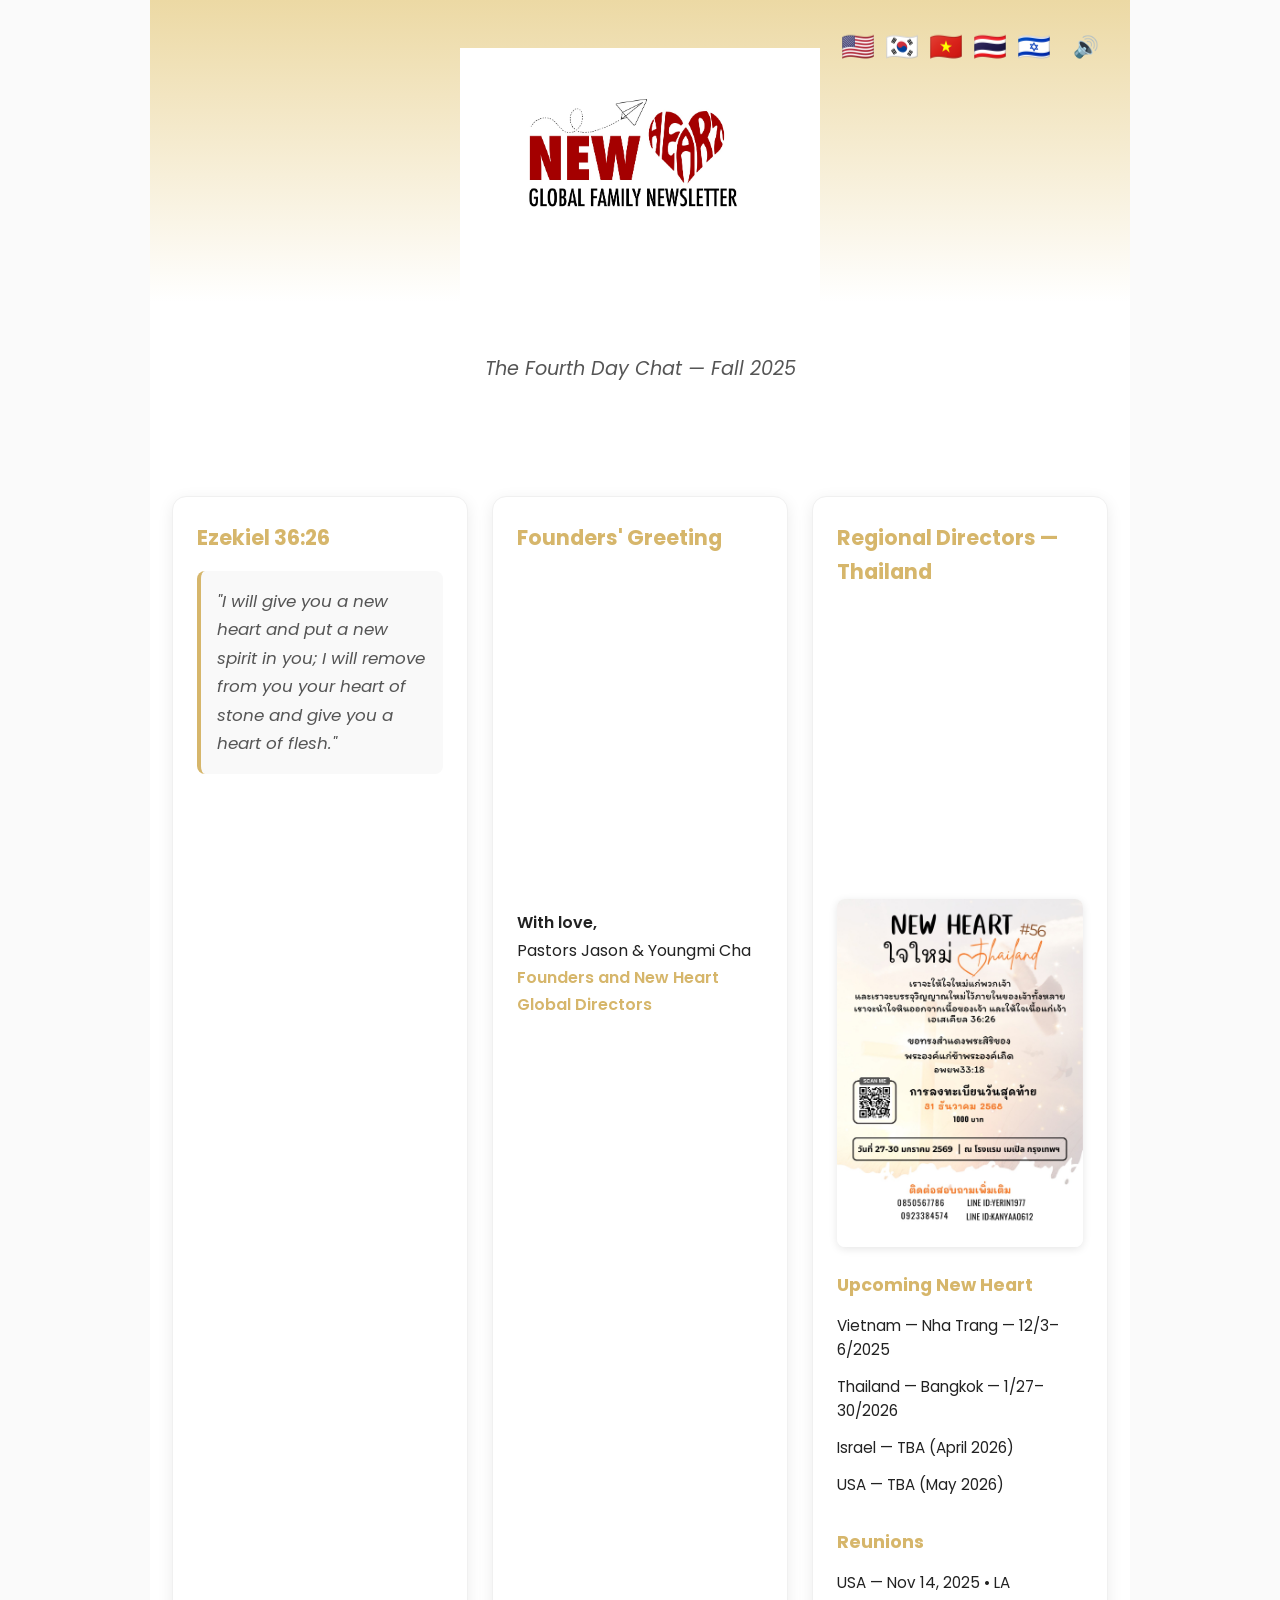
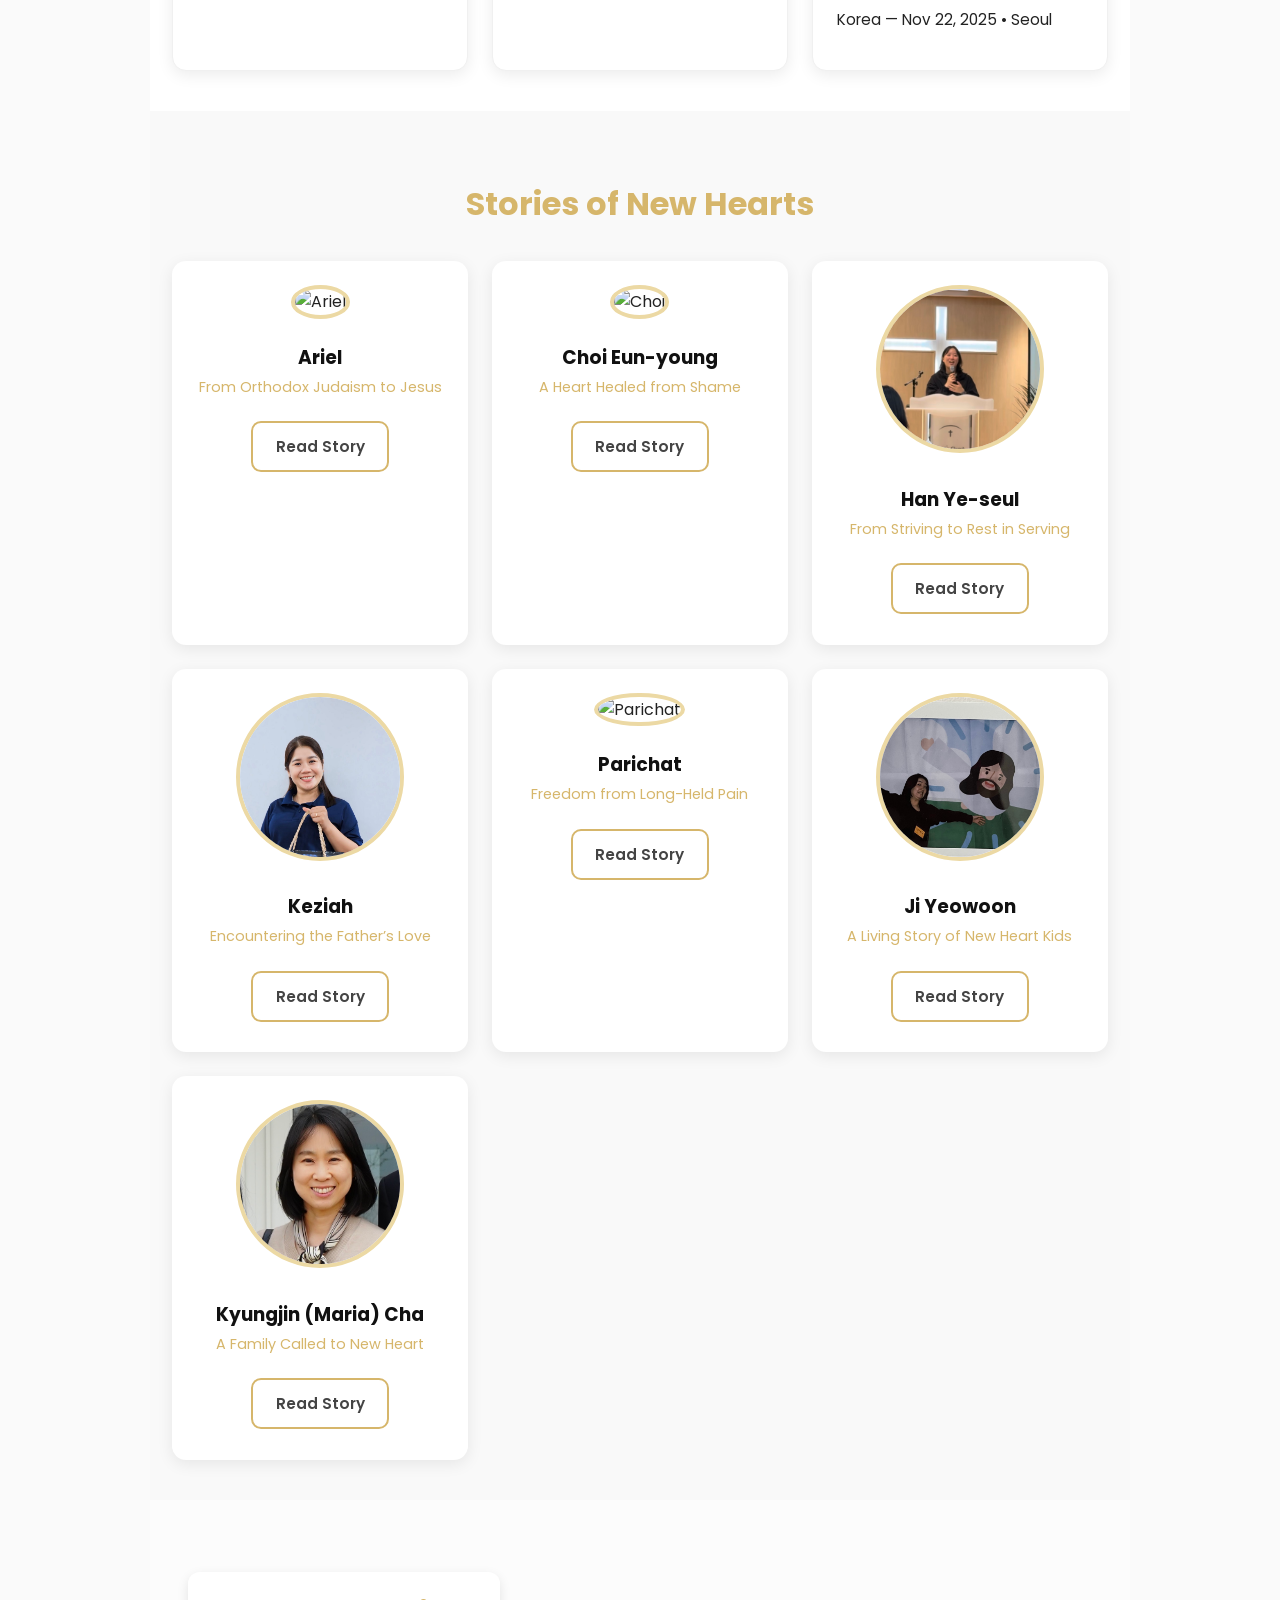
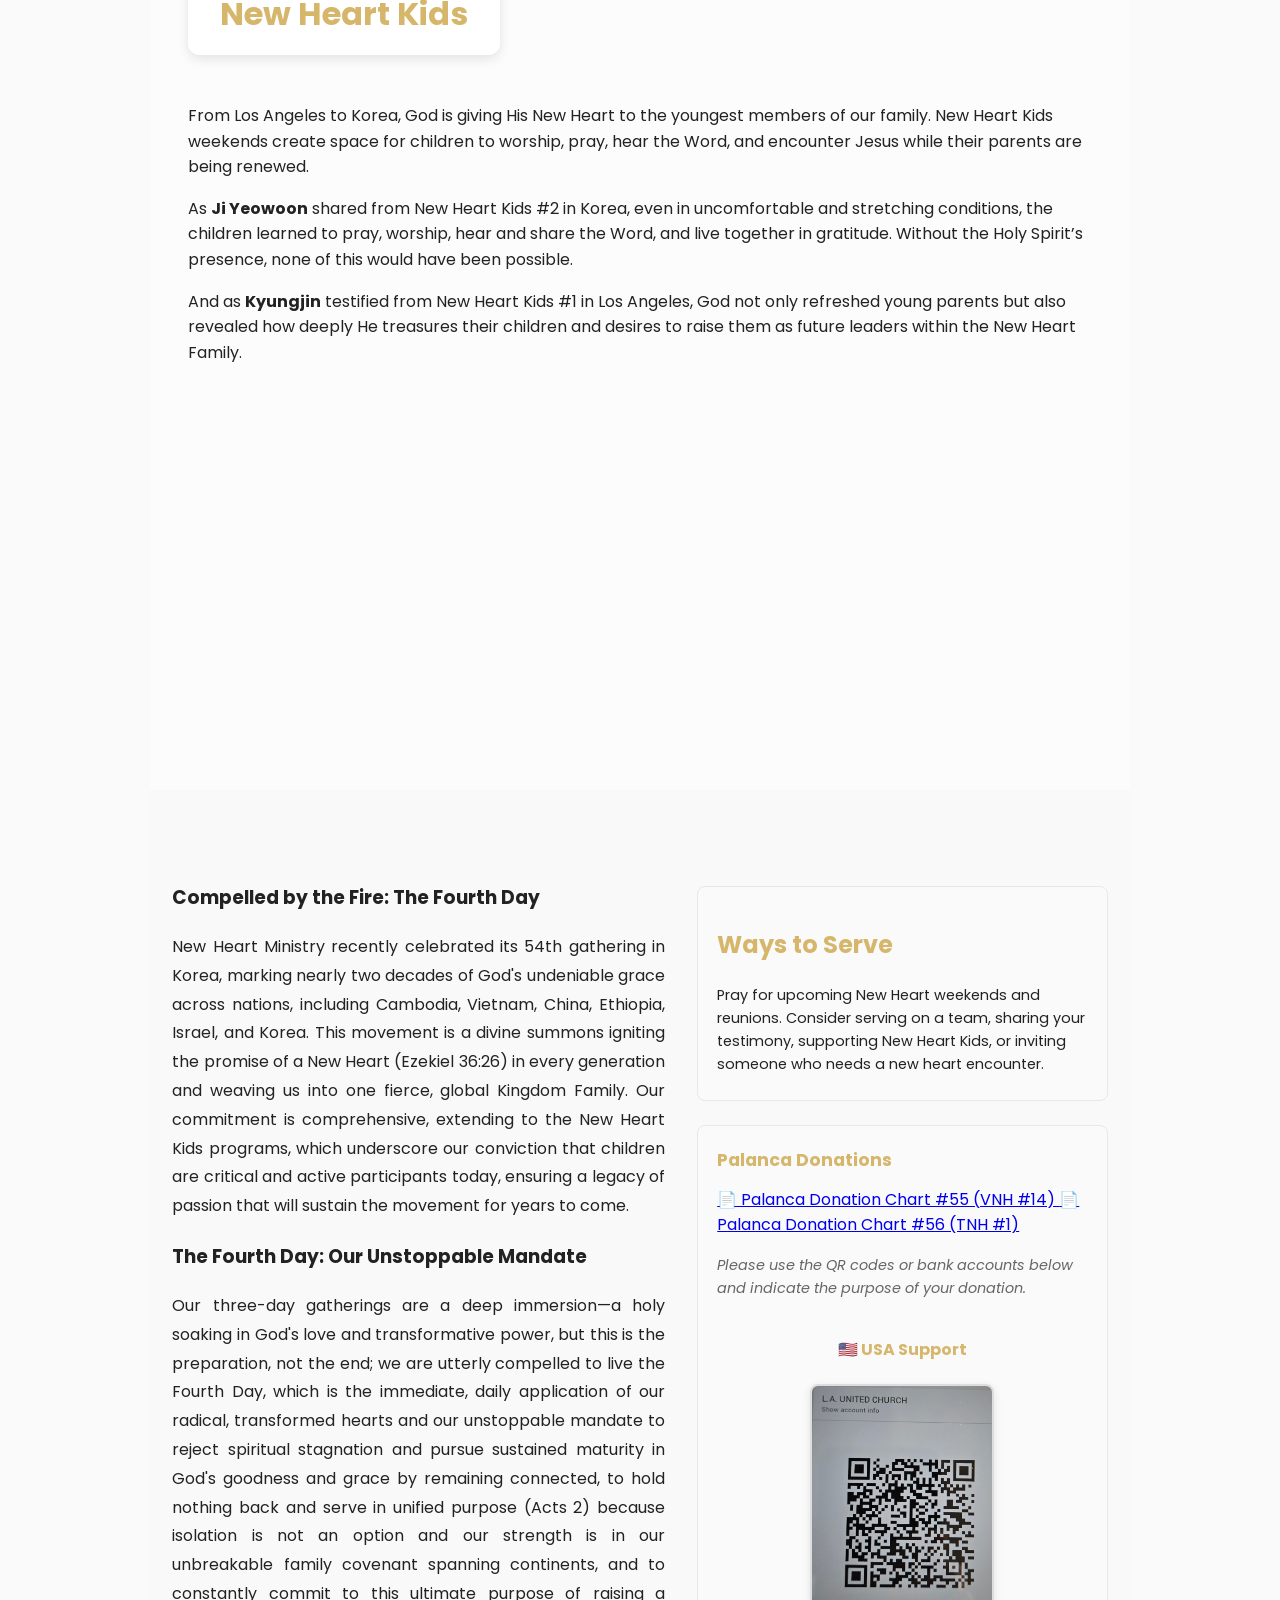
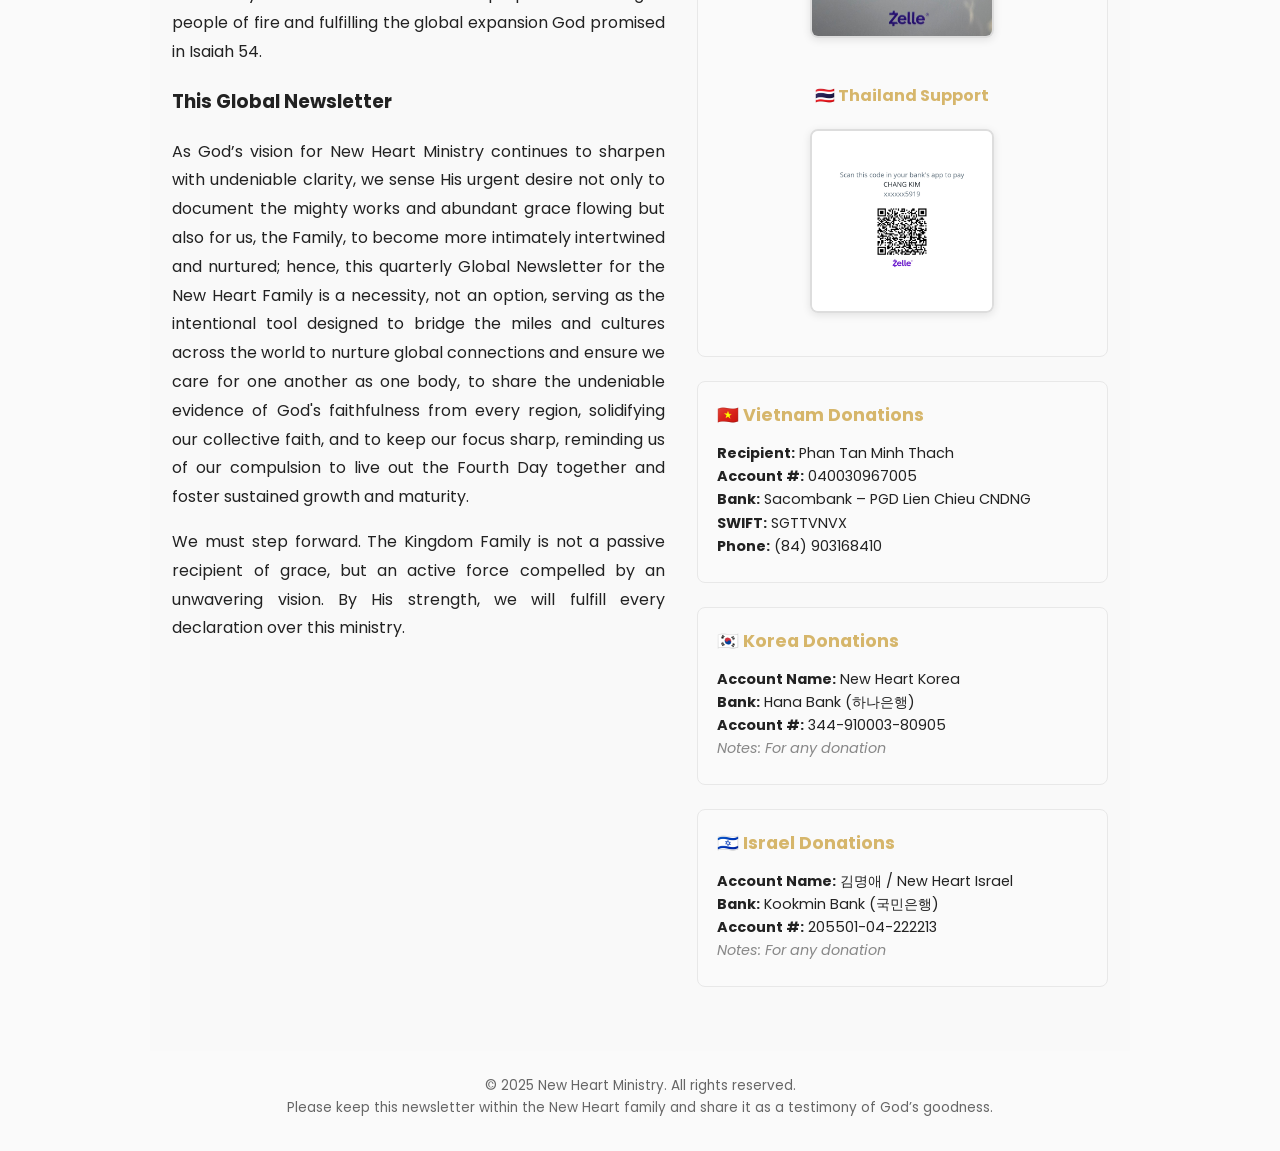
==== index.html @ 4c6d51c2 "Add kids gallery and update story images Added a kids gallery section with responsive design and upd" ====
<!DOCTYPE html>
<html lang="en">
<head>
  <meta charset="UTF-8" />
  <meta name="viewport" content="width=device-width, initial-scale=1.0" />
  <title>New Heart Global Family Newsletter — Fall 2025</title>

  <link
    href="https://fonts.googleapis.com/css2?family=Poppins:wght@300;400;600;700&display=swap"
    rel="stylesheet"
  />

  <style>
    body {
      margin: 0;
      padding: 0;
      font-family: "Poppins", sans-serif;
      background: #fafafa;
      color: #222;
      line-height: 1.6;
      max-width: 980px;
      margin-left: auto;
      margin-right: auto;
    }

    section {
      padding: 2.5rem 1.4rem;
    }

    .hidden {
      display: none !important;
    }

    :root {
      --gold: #d6b66b;
      --gold-light: #ecd9a4;
      --dark: #111;
      --btn-bg: #ffffff;
      --btn-border: #d6b66b;
      --btn-hover: #fff8e6;
    }

    /* Visually hide but keep for screen readers / JS */
    .visually-hidden {
      position: absolute;
      width: 1px;
      height: 1px;
      padding: 0;
      margin: -1px;
      overflow: hidden;
      clip: rect(0, 0, 0, 0);
      white-space: nowrap;
      border: 0;
    }

    /* LANGUAGE + AUDIO BUTTONS */
    .language-buttons {
      position: absolute;
      right: 25px;
      top: 25px;
      font-size: 1.7rem;
      z-index: 100;
      display: flex;
      align-items: center;
      gap: 6px;
    }

    .language-buttons span[data-lang] {
      margin-left: 4px;
      cursor: pointer;
      user-select: none;
      transition: transform 0.2s;
    }

    .language-buttons span[data-lang]:hover {
      transform: scale(1.15);
    }

    .audio-toggle-inline {
      cursor: pointer;
      font-size: 1.3rem;
      margin-left: 10px;
      padding: 2px 6px;
      border-radius: 6px;
      transition: all 0.2s;
      vertical-align: middle;
    }

    .audio-toggle-inline:hover {
      background: rgba(214, 182, 107, 0.4);
      transform: scale(1.15);
    }

    /* HEADER WITH LOGO */
    .page-header {
      background: linear-gradient(to bottom, var(--gold-light), white 70%);
      text-align: center;
      padding: 3rem 1rem 3rem;
      position: relative;
    }

    .logo-container {
      margin-bottom: 0.6rem;
      display: inline-block;
    }

    .newsletter-logo {
      max-width: 360px;
      width: 100%;
      display: block;
      height: auto;
      /* assume PNG has transparent background so it blends */
    }

    #main-title {
      display: none; /* JS + SEO only; visually hidden via class below if needed */
    }

    .page-header h2 {
      margin: 0.6rem 0 0;
      font-size: 1.2rem;
      font-weight: 400;
      font-style: italic;
      color: #555;
    }

    /* BUTTONS */
    .glow-btn,
    .open-modal {
      display: inline-block;
      padding: 0.75rem 1.4rem;
      margin: 0.4rem 0;
      border-radius: 10px;
      border: 2px solid var(--btn-border);
      background: var(--btn-bg);
      cursor: pointer;
      font-weight: 600;
      text-decoration: none;
      color: #444;
      transition: box-shadow 0.3s ease, background 0.3s ease, transform 0.2s ease;
      font-family: inherit;
      font-size: 0.95rem;
    }

    .glow-btn:hover,
    .open-modal:hover {
      background: var(--btn-hover);
      box-shadow: 0 0 12px rgba(214, 182, 107, 0.65);
      transform: translateY(-2px);
    }

    /* PAGE 1 */
    #page1 {
      background: white;
    }

    .page1-grid {
      display: grid;
      grid-template-columns: repeat(3, 1fr);
      gap: 1.5rem;
      margin-top: 1.5rem;
    }

    @media (max-width: 900px) {
      .page1-grid {
        grid-template-columns: 1fr;
      }
    }

    .card {
      background: white;
      padding: 1.5rem;
      border-radius: 14px;
      box-shadow: 0 4px 16px rgba(0, 0, 0, 0.08);
      border: 1px solid #f0f0f0;
    }

    .card h3 {
      margin-top: 0;
      margin-bottom: 1rem;
      font-size: 1.3rem;
    }

    .card p {
      line-height: 1.7;
      margin: 0.5rem 0;
    }

    .gold {
      color: var(--gold);
    }

    .verse-block {
      font-style: italic;
      font-size: 1.05rem;
      line-height: 1.8;
      color: #555;
      padding: 1rem;
      background: #f9f9f9;
      border-radius: 8px;
      border-left: 4px solid var(--gold);
    }

    .video-frame {
      width: 100%;
      height: 240px;
      border-radius: 12px;
      margin: 1rem 0;
      border: 0;
    }

    .thai-poster {
      width: 100%;
      max-width: 300px;
      border-radius: 8px;
      display: block;
      margin: 1rem auto;
      box-shadow: 0 2px 8px rgba(0, 0, 0, 0.1);
    }

    .card ul {
      list-style: none;
      padding: 0;
      margin: 0.5rem 0;
    }

    .card ul li {
      padding: 0.4rem 0;
      font-size: 0.95rem;
    }

    .card h4 {
      color: var(--gold);
      margin: 1.5rem 0 0.5rem;
      font-size: 1.1rem;
    }

    /* PAGE 2 - STORIES */
    #page2 {
      background: #f9f9f9;
    }

    .section-title {
      text-align: center;
      font-size: 2rem;
      font-weight: 700;
      color: var(--gold);
      margin-bottom: 2rem;
    }

    .stories-grid {
      display: grid;
      grid-template-columns: repeat(auto-fit, minmax(240px, 1fr));
      gap: 1.5rem;
      max-width: 1000px;
      margin: 0 auto;
    }

    .story-card {
      background: white;
      border-radius: 14px;
      box-shadow: 0 4px 16px rgba(0, 0, 0, 0.08);
      padding: 1.5rem;
      text-align: center;
      transition: transform 0.3s, box-shadow 0.3s;
    }

    .story-card:hover {
      transform: translateY(-5px);
      box-shadow: 0 8px 24px rgba(0, 0, 0, 0.12);
    }

    .story-photo {
      width: 100%;
      max-width: 160px;
      height: 160px;
      object-fit: cover;
      border-radius: 50%;
      margin-bottom: 1rem;
      border: 4px solid var(--gold-light);
    }

    .story-name {
      margin: 0.5rem 0 0.2rem;
      color: var(--dark);
    }

    .story-role {
      color: var(--gold);
      font-size: 0.9rem;
      margin: 0.2rem 0 1rem;
    }

    /* PAGE 3 - KIDS W/ BG */
    #page3 {
      position: relative;
      min-height: 90vh;
      overflow: hidden;
      padding: 2.5rem 1.4rem;
      background: #fafafa;
    }

    #kids-background {
      position: absolute;
      inset: 0;
      z-index: 0;
      overflow: hidden;
    }

    .kid-bg-img {
      position: absolute;
      inset: 0;
      width: 100%;
      height: 100%;
      object-fit: cover;
      opacity: 0;
      transition: opacity 2s ease-in-out;
    }

    #kids-overlay {
      position: absolute;
      inset: 0;
      background: rgba(255, 255, 255, 0.4);
      z-index: 1;
    }

    #kids-content {
      position: relative;
      z-index: 2;
      padding: 2rem 1rem;
    }

    #page3 .section-title {
      background: rgba(255, 255, 255, 0.95);
      padding: 1rem 2rem;
      border-radius: 12px;
      display: inline-block;
      margin: 0 auto 2rem;
      box-shadow: 0 4px 12px rgba(0, 0, 0, 0.1);
    }

    .kids-stories-grid {
      display: grid;
      grid-template-columns: repeat(auto-fit, minmax(300px, 1fr));
      gap: 2rem;
      max-width: 800px;
      margin: 2rem auto;
    }

    .kids-card {
      background: white;
      padding: 1.5rem;
      border-radius: 14px;
      box-shadow: 0 4px 18px rgba(0, 0, 0, 0.12);
      text-align: center;
      transition: transform 0.3s, box-shadow 0.3s;
    }

    .kids-card:hover {
      transform: translateY(-5px);
      box-shadow: 0 8px 24px rgba(0, 0, 0, 0.15);
    }

    .kids-photo {
      width: 100%;
      max-width: 180px;
      height: 180px;
      object-fit: cover;
      border-radius: 50%;
      margin-bottom: 1rem;
      border: 4px solid var(--gold-light);
    }

.kids-gallery {
  display: grid;
  grid-template-columns: repeat(auto-fit, minmax(140px, 1fr));
  gap: 10px;
  margin-top: 1.5rem;
  padding: 0 1rem 2rem;
  z-index: 3;
}

.kids-img {
  width: 100%;
  height: auto;
  object-fit: cover;
  border-radius: 10px;
  box-shadow: 0 3px 10px rgba(0,0,0,0.15);
}

    .kids-name {
      margin: 0.5rem 0;
      color: var(--dark);
    }

    /* PAGE 4 - EDITORIAL + DONATIONS */
    #page4 {
      background: #f9f9f9;
    }

    .page4-grid {
      display: grid;
      grid-template-columns: 1.2fr 1fr;
      gap: 2rem;
      margin-top: 2rem;
    }

    @media (max-width: 850px) {
      .page4-grid {
        grid-template-columns: 1fr;
      }
    }

    .editorial-title {
      color: var(--gold);
      font-size: 2rem;
      margin-bottom: 1rem;
    }

    #editorial-content {
      line-height: 1.8;
      text-align: justify;
    }

    #editorial-content strong {
      color: var(--gold);
      font-weight: 600;
    }

    .donation-section {
      background: #fafafa;
      padding: 1.2rem;
      border-radius: 8px;
      margin: 1.5rem 0;
      border: 1px solid #e8e8e8;
    }

    .donation-section h3 {
      margin-top: 0;
      margin-bottom: 0.8rem;
      font-size: 1.1rem;
      color: var(--gold);
    }

    .donation-section p {
      font-size: 0.9rem;
      line-height: 1.6;
      margin: 0.3rem 0;
    }

    .qr-container {
      display: flex;
      gap: 1rem;
      justify-content: center;
      flex-wrap: wrap;
      margin: 1rem 0;
    }

    .qr {
      width: 180px;
      height: auto;
      border-radius: 8px;
      box-shadow: 0 2px 8px rgba(0, 0, 0, 0.1);
      border: 2px solid #ddd;
    }

    /* MODALS */
    .modal {
      position: fixed;
      inset: 0;
      background: rgba(0, 0, 0, 0.75);
      display: none;
      align-items: center;
      justify-content: center;
      z-index: 9999;
      padding: 1rem;
      overflow-y: auto;
    }

    .modal.show {
      display: flex;
    }

    .modal-content {
      background: white;
      padding: 2.5rem;
      border-radius: 16px;
      max-width: 700px;
      width: 100%;
      max-height: 85vh;
      overflow-y: auto;
      position: relative;
      box-shadow: 0 10px 40px rgba(0, 0, 0, 0.3);
      text-align: left; /* default LTR */
    }

    .modal-content h2 {
      color: var(--gold);
      margin-top: 0;
      margin-bottom: 1.5rem;
      font-size: 1.8rem;
    }

    .modal-content p {
      margin-bottom: 1rem;
      line-height: 1.7;
    }

    .close-modal {
      position: absolute;
      top: 1rem;
      right: 1rem;
      font-size: 2.5rem;
      line-height: 1;
      cursor: pointer;
      color: #999;
      background: none;
      border: none;
      transition: color 0.2s;
    }

    .close-modal:hover {
      color: #333;
    }

    .modal-speak-btn {
      position: absolute;
      top: 1rem;
      right: 3.5rem;
      background: white;
      border: 2px solid var(--gold);
      border-radius: 50%;
      width: 36px;
      height: 36px;
      font-size: 18px;
      cursor: pointer;
      display: flex;
      align-items: center;
      justify-content: center;
      transition: all 0.2s;
    }

    .modal-speak-btn:hover {
      background: var(--gold-light);
      transform: scale(1.1);
    }

    .modal-speak-btn.speaking {
      background: var(--gold);
      color: white;
    }

    footer {
      text-align: center;
      padding: 1.5rem 1rem 2rem;
      font-size: 0.85rem;
      color: #666;
    }

    @media (max-width: 600px) {
      .modal-content {
        padding: 2rem 1.5rem;
      }
      .newsletter-logo {
        max-width: 260px;
      }
    }
  </style>
</head>

<body>
  <header class="page-header">
    <div class="language-buttons">
      <span data-lang="EN" title="English">🇺🇸</span>
      <span data-lang="KO" title="한국어">🇰🇷</span>
      <span data-lang="VN" title="Tiếng Việt">🇻🇳</span>
      <span data-lang="TH" title="ไทย">🇹🇭</span>
      <span data-lang="IL" title="עברית">🇮🇱</span>
      <span
        class="audio-toggle-inline"
        id="audioToggleHeader"
        title="Listen to Newsletter"
      >
        🔊
      </span>
    </div>

    <div class="logo-container">
      <img
        src="assets/img/new-heart-logo.png"
        alt="New Heart Global Family"
        class="newsletter-logo"
      />
    </div>

    <!-- Title kept for JS + screen readers, not visually dominant -->
    <h1 id="main-title" class="visually-hidden">
      New Heart Global Family Newsletter
    </h1>
    <h2 id="subtitle">The Fourth Day Chat — Fall 2025</h2>
  </header>

  <!-- PAGE 1 - FOUNDERS & VISION -->
  <section id="page1">
    <div class="page1-grid">
      <!-- Bible Verse -->
      <div class="card">
        <h3 class="gold">Ezekiel 36:26</h3>
        <p class="verse-block">
          "I will give you a new heart and put a new spirit in you; I will remove from you
          your heart of stone and give you a heart of flesh."
        </p>
      </div>

      <!-- Founders -->
      <div class="card">
        <h3 class="gold" id="founders-greeting-title">Founders' Greeting</h3>
        <iframe
          class="video-frame"
          src="https://www.youtube.com/embed/gZBn3xnHTL8"
          allow="accelerometer; autoplay; clipboard-write; encrypted-media; gyroscope;
          picture-in-picture"
          allowfullscreen
        ></iframe>
        <p id="founder-msg"></p>
        <br /><br />
        <p style="font-weight: 600; margin: 0">With love,</p>
        <p style="margin: 0">Pastors Jason &amp; Youngmi Cha</p>
        <p
          style="margin: 0; color: var(--gold); font-weight: 600"
          id="founders-title"
        >
          Founders and New Heart Global Directors
        </p>
      </div>

      <!-- Regional Director -->
      <div class="card">
        <h3 class="gold" id="regional-directors-title">
          Regional Directors — Thailand
        </h3>
        <iframe
          class="video-frame"
          src="https://www.youtube.com/embed/wNR9yt7HtbU"
          allow="accelerometer; autoplay; clipboard-write; encrypted-media; gyroscope;
          picture-in-picture"
          allowfullscreen
        ></iframe>
        <img
          src="assets/img/Thailand-poster.jpeg"
          class="thai-poster"
          alt="Thailand New Heart Poster"
        />
        <h4 class="gold" id="upcoming-nh-title">Upcoming New Heart</h4>
        <ul id="upcoming-nh-list">
          <li>Vietnam — Nha Trang — 12/3–6/2025</li>
          <li>Thailand — Bangkok — 1/27–30/2026</li>
          <li>Israel — TBA (April 2026)</li>
          <li>USA — TBA (May 2026)</li>
        </ul>
        <h4 class="gold" id="reunions-title">Reunions</h4>
        <ul id="reunions-list">
          <li>USA — Nov 14, 2025 • LA</li>
          <li>Korea — Nov 22, 2025 • Seoul</li>
        </ul>
      </div>
    </div>
  </section>

  <!-- PAGE 2 - STORIES (ADULTS + YOUNG ADULTS) -->
  <section id="page2">
    <h2 class="section-title" id="stories-title">Stories of New Hearts</h2>
    <div class="stories-grid">
      <!-- 1. Ariel -->
      <div class="story-card">
        <img src="assets/img/ariel.jpeg" alt="Ariel" class="story-photo" />
        <h3 class="story-name">Ariel</h3>
        <div class="story-role">From Orthodox Judaism to Jesus</div>
        <button class="open-modal glow-btn" data-target="#modal-ariel">
          Read Story
        </button>
      </div>

      <!-- 2. Choi -->
      <div class="story-card">
        <img src="assets/img/choi.jpeg" alt="Choi" class="story-photo" />
        <h3 class="story-name">Choi Eun-young</h3>
        <div class="story-role">A Heart Healed from Shame</div>
        <button class="open-modal glow-btn" data-target="#modal-choi">
          Read Story
        </button>
      </div>

      <!-- 3. Han -->
      <div class="story-card">
        <img src="assets/img/han.jpeg" alt="Han" class="story-photo" />
        <h3 class="story-name">Han Ye-seul</h3>
        <div class="story-role">From Striving to Rest in Serving</div>
        <button class="open-modal glow-btn" data-target="#modal-han">
          Read Story
        </button>
      </div>

      <!-- 4. Keziah -->
      <div class="story-card">
        <img src="assets/img/keziah.jpeg" alt="Keziah" class="story-photo" />
        <h3 class="story-name">Keziah</h3>
        <div class="story-role">Encountering the Father’s Love</div>
        <button class="open-modal glow-btn" data-target="#modal-keziah">
          Read Story
        </button>
      </div>

      <!-- 5. Parichat -->
      <div class="story-card">
        <img src="assets/img/parichat.jpeg" alt="Parichat" class="story-photo" />
        <h3 class="story-name">Parichat</h3>
        <div class="story-role">Freedom from Long-Held Pain</div>
        <button class="open-modal glow-btn" data-target="#modal-parichat">
          Read Story
        </button>
      </div>

      <!-- 6. Ji -->
      <div class="story-card">
        <img src="assets/img/ji.jpeg" alt="Ji" class="story-photo" />
        <h3 class="story-name">Ji Yeowoon</h3>
        <div class="story-role">A Living Story of New Heart Kids</div>
        <button class="open-modal glow-btn" data-target="#modal-ji">
          Read Story
        </button>
      </div>

      <!-- 7. Kyungjin -->
      <div class="story-card">
        <img src="assets/img/kyungjin.jpeg" alt="Kyungjin" class="story-photo" />
        <h3 class="story-name">Kyungjin (Maria) Cha</h3>
        <div class="story-role">A Family Called to New Heart</div>
        <button class="open-modal glow-btn" data-target="#modal-kyungjin">
          Read Story
        </button>
      </div>
    </div>
  </section>

  <!-- PAGE 3 - NEW HEART KIDS -->
<!-- PAGE 3 - NEW HEART KIDS -->
<section id="page3">
  <div id="kids-background">
    <!-- 13 rotating background images -->
    <img src="assets/img/kid-bg-1.jpeg"  class="kid-bg-img" alt="New Heart Kids" />
    <img src="assets/img/kid-bg-2.jpeg"  class="kid-bg-img" alt="New Heart Kids" />
    <img src="assets/img/kid-bg-3.jpeg"  class="kid-bg-img" alt="New Heart Kids" />
    <img src="assets/img/kid-bg-4.jpeg"  class="kid-bg-img" alt="New Heart Kids" />
    <img src="assets/img/kid-bg-5.jpeg"  class="kid-bg-img" alt="New Heart Kids" />
    <img src="assets/img/kid-bg-6.jpeg"  class="kid-bg-img" alt="New Heart Kids" />
    <img src="assets/img/kid-bg-7.jpeg"  class="kid-bg-img" alt="New Heart Kids" />
    <img src="assets/img/kid-bg-8.jpeg"  class="kid-bg-img" alt="New Heart Kids" />
    <img src="assets/img/kid-bg-9.jpeg"  class="kid-bg-img" alt="New Heart Kids" />
    <img src="assets/img/kid-bg-10.jpeg" class="kid-bg-img" alt="New Heart Kids" />
    <img src="assets/img/kid-bg-11.jpeg" class="kid-bg-img" alt="New Heart Kids" />
    <img src="assets/img/kid-bg-12.jpeg" class="kid-bg-img" alt="New Heart Kids" />
    <img src="assets/img/kid-bg-13.jpeg" class="kid-bg-img" alt="New Heart Kids" />
  </div>

  <div id="kids-overlay"></div>

  <div id="kids-content">
    <h2 class="section-title" id="kids-title">New Heart Kids</h2>

    <p id="kids-intro">
      From Los Angeles to Korea, God is giving His New Heart to the youngest members of
      our family. New Heart Kids weekends create space for children to worship, pray,
      hear the Word, and encounter Jesus while their parents are being renewed.
    </p>

    <p id="kids-summary-ji">
      As <strong>Ji Yeowoon</strong> shared from New Heart Kids #2 in Korea, even in
      uncomfortable and stretching conditions, the children learned to pray, worship,
      hear and share the Word, and live together in gratitude. Without the Holy Spirit’s
      presence, none of this would have been possible.
    </p>

    <p id="kids-summary-kyungjin">
      And as <strong>Kyungjin</strong> testified from New Heart Kids #1 in Los Angeles,
      God not only refreshed young parents but also revealed how deeply He treasures
      their children and desires to raise them as future leaders within the New Heart
      Family.
    </p>
  </div>
</section>

  <!-- PAGE 4 - EDITORIAL + DONATIONS -->
  <section id="page4">
    <div class="page4-grid">
      <!-- Editorial -->
      <div id="editorial-content">
  <h3 id="editorial-h1">Compelled by the Fire: The Fourth Day</h3>
  <p id="editorial-p1">
    New Heart Ministry recently celebrated its 54th gathering in Korea,
    marking nearly two decades of God's undeniable grace across nations,
    including Cambodia, Vietnam, China, Ethiopia, Israel, and Korea.
    This movement is a divine summons igniting the promise of a New Heart
    (Ezekiel 36:26) in every generation and weaving us into one fierce, global
    Kingdom Family. Our commitment is comprehensive, extending to the New Heart
    Kids programs, which underscore our conviction that children are critical
    and active participants today, ensuring a legacy of passion that will sustain
    the movement for years to come.
  </p>

  <h3 id="editorial-h2">The Fourth Day: Our Unstoppable Mandate</h3>
  <p id="editorial-p2">
    Our three-day gatherings are a deep immersion—a holy soaking in God's love
    and transformative power, but this is the preparation, not the end; we are
    utterly compelled to live the Fourth Day, which is the immediate, daily
    application of our radical, transformed hearts and our unstoppable mandate
    to reject spiritual stagnation and pursue sustained maturity in God's
    goodness and grace by remaining connected, to hold nothing back and serve
    in unified purpose (Acts 2) because isolation is not an option and our strength
    is in our unbreakable family covenant spanning continents, and to constantly
    commit to this ultimate purpose of raising a people of fire and fulfilling the
    global expansion God promised in Isaiah 54.
  </p>

  <h3 id="editorial-h3">This Global Newsletter</h3>
  <p id="editorial-p3">
    As God’s vision for New Heart Ministry continues to sharpen with undeniable
    clarity, we sense His urgent desire not only to document the mighty works and
    abundant grace flowing but also for us, the Family, to become more intimately
    intertwined and nurtured; hence, this quarterly Global Newsletter for the
    New Heart Family is a necessity, not an option, serving as the intentional tool
    designed to bridge the miles and cultures across the world to nurture global
    connections and ensure we care for one another as one body, to share the
    undeniable evidence of God's faithfulness from every region, solidifying our
    collective faith, and to keep our focus sharp, reminding us of our compulsion
    to live out the Fourth Day together and foster sustained growth and maturity.
  </p>

  <p id="editorial-closing">
    We must step forward. The Kingdom Family is not a passive recipient of grace,
    but an active force compelled by an unwavering vision. By His strength, we will
    fulfill every declaration over this ministry.
  </p>
</div>

      <!-- Ways to Serve + Palanca / QR / Accounts -->
<aside>
  <!-- Ways to Serve -->
  <div class="donation-section">
    <h2 class="gold" id="serve-title">Ways to Serve</h2>
    <p>
      Pray for upcoming New Heart weekends and reunions. Consider serving on a team,
      sharing your testimony, supporting New Heart Kids, or inviting someone who needs
      a new heart encounter.
    </p>
  </div>

  <!-- Palanca Donation Charts (Google Docs) -->
  <div class="donation-section">
    <h3 class="gold" id="palanca-title">Palanca Donations</h3>

    <a
      class="doc-button"
      href="https://docs.google.com/document/d/1ZBF6pZQ6TP2mM46tgfQeD5UHRmxW4faH/edit?usp=drivelink"
      target="_blank"
      rel="noopener noreferrer"
    >
      📄 Palanca Donation Chart #55 (VNH #14)
    </a>

    <a
      class="doc-button"
      href="https://docs.google.com/document/d/1qZGid-ARxOl8aOIGQBLuGY3LggGF1YFB/edit?usp=drivelink"
      target="_blank"
      rel="noopener noreferrer"
    >
      📄 Palanca Donation Chart #56 (TNH #1)
    </a>

    <p
      style="font-size:0.9rem; font-style:italic; color:#666; margin:1rem 0;"
      id="qr-instruction"
    >
      Please use the QR codes or bank accounts below and indicate the purpose of your
      donation.
    </p>

    <!-- QR CODES SIDE BY SIDE -->
    <div class="qr-container">
      <div style="text-align:center;">
        <h4 class="gold">🇺🇸 USA Support</h4>
        <img
          src="assets/img/IMG_1320.jpg"
          class="qr"
          alt="USA Support QR Code"
        />
      </div>
      <div style="text-align:center;">
        <h4 class="gold">🇹🇭 Thailand Support</h4>
        <img
          src="assets/img/IMG_1324.JPG"
          class="qr"
          alt="Thailand Support QR Code"
        />
      </div>
    </div>
  </div>

  <!-- Vietnam Donations -->
  <div class="donation-section">
    <h3>🇻🇳 Vietnam Donations</h3>
    <p>
      <strong>Recipient:</strong> Phan Tan Minh Thach<br />
      <strong>Account #:</strong> 040030967005<br />
      <strong>Bank:</strong> Sacombank – PGD Lien Chieu CNDNG<br />
      <strong>SWIFT:</strong> SGTTVNVX<br />
      <strong>Phone:</strong> (84) 903168410
    </p>
  </div>

  <!-- Korea Donations -->
  <div class="donation-section">
    <h3>🇰🇷 Korea Donations</h3>
    <p>
      <strong>Account Name:</strong> New Heart Korea<br />
      <strong>Bank:</strong> Hana Bank (하나은행)<br />
      <strong>Account #:</strong> 344-910003-80905<br />
      <em style="color:#888;">Notes: For any donation</em>
    </p>
  </div>

  <!-- Israel Donations -->
  <div class="donation-section">
    <h3>🇮🇱 Israel Donations</h3>
    <p>
      <strong>Account Name:</strong> 김명애 / New Heart Israel<br />
      <strong>Bank:</strong> Kookmin Bank (국민은행)<br />
      <strong>Account #:</strong> 205501-04-222213<br />
      <em style="color:#888;">Notes: For any donation</em>
    </p>
  </div>
</aside>

    </div>
  </section>

  <!-- FOOTER -->
  <footer>
    <div id="footer-copyright">
      © 2025 New Heart Ministry. All rights reserved.
    </div>
    <div id="footer-note">
      Please keep this newsletter within the New Heart family and share it as a testimony
      of God’s goodness.
    </div>
  </footer>

  <!-- ===== MODALS (FULL ENGLISH STORIES) ===== -->

  <!-- Ariel -->
  <div class="modal" id="modal-ariel">
    <div class="modal-content">
      <button class="close-modal" aria-label="Close">×</button>
      <button
        class="modal-speak-btn"
        type="button"
        title="Listen to this story"
      >
        🔊
      </button>
      <h2>Ariel — From Orthodox Judaism to Jesus</h2>

      <p>
        My sister's profound experience with New Heart 52 in Israel had a deep impact on
        me. Witnessing her transformation and her confession of faith in Jesus to our
        mother inspired me to attend New Heart in the USA in May 2025.
      </p>
      <p>
        I was born into a devout Orthodox Jewish family, alongside my sister and our
        triplet brother. Our upbringing was steeped in the traditions and teachings of
        our faith, and for many years, this was the foundation of my religion. However,
        as I grew older, a sense of unease began to stir within me. Despite my fervent
        prayers and commitment to our religious practices, I found myself yearning for a
        deeper connection, a more profound experience of God's peace and love, which I
        felt was lacking.
      </p>
      <p>
        This spiritual yearning led me to seek guidance, and I prayed earnestly for God to
        lead me to the truth. About six years ago, my journey took a transformative turn.
        I began to research Jesus, approaching the subject with an open mind and a sincere
        desire to understand. What I discovered during this period of intense study and
        reflection was nothing short of revelatory. I delved into the prophecies of the
        Hebrew Bible and was astonished to see how clearly they pointed to Jesus as the
        long-awaited Messiah. The intricate details, the historical accuracy, and the
        profound theological implications of these prophecies resonated deeply within me.
        It was a profound awakening, confirming a truth that had been quietly stirring in
        my heart. This journey of discovery solidified my belief in Jesus, forever
        changing my spiritual path.
      </p>
      <p>
        Getting permission to leave Israel during my army service, especially with the
        ongoing war, was challenging. We booked the flight, prayed earnestly, and by
        God's grace, I received permission just one day before I departed for the USA.
      </p>
      <p>
        The New Heart program was a period of immense grace and personal change. Over
        three days, I grew closer to God by spending undistracted time with Him, a
        profoundly enriching experience. I am grateful to God for transforming my life and
        giving me a new heart during New Heart 53#.
      </p>
    </div>
  </div>

  <!-- Choi -->
  <div class="modal" id="modal-choi">
    <div class="modal-content">
      <button class="close-modal" aria-label="Close">×</button>
      <button
        class="modal-speak-btn"
        type="button"
        title="Listen to this story"
      >
        🔊
      </button>

      <h2>Choi Eun-young — A Heart Healed from Shame</h2>

      <p><strong>1. Gratitude</strong></p>
      <p>
        First, I cannot forget the spiritual leaders who delivered the Word, the praise
        team who gave their body and soul, the Palanca team who stayed up all night
        making many things with devotion, those who shared love through food and snacks,
        the general affairs team who handled all the troublesome work behind the scenes
        so the gathering could proceed, and above all, the Royo members who shared their
        entire lives with tears and love, and each tearful prayer offered on their knees
        during the foot-washing ceremony. I am truly grateful. I received a profound love
        that one cannot receive in life.
      </p>

      <p><strong>2. Situation Before Going</strong></p>
      <p>
        I received an invitation to attend this retreat from a pastor's wife a year ago.
        She had been praying for me for over a year. Then this year, I received another
        invitation to attend the retreat. I strongly felt God inviting me to this
        gathering through someone. This time, I made up my mind to “go with full
        determination.” However, one week before the retreat, my family members, who
        love and care for me deeply, were absolutely opposed to my attending. They asked
        how I could go to a gathering where neither the speakers nor the schedule were
        shared. They even joked that “it could be a deep-sea fishing boat going to gut
        anchovies.”
      </p>
      <p>
        However, I had two desperate reasons why I absolutely had to attend the retreat
        this time. One was that my husband was graduating from a theological seminary
        this year, while simultaneously retiring from his company. I had been
        continuously asking God for direction on how we should live our lives from next
        year, so I needed spiritual wisdom and strength to discern this. The other was
        that I felt I had lost energy in both body and soul, and was exhausted after the
        COVID period. So, I wanted to reflect on my life through the church community,
        having lost my way, and stand up again.
      </p>

      <p><strong>3. Grace Received</strong></p>
      <p>
        From the moment I arrived at New Heart until I left, what I experienced was “the
        hospitality and deep love of those who had fervently experienced God's grace.”
        On the first day, during the first lecture on “vision,” God had me
        comprehensively reflect on my life. He warmly asked me, “Eun-young, how are you
        using your money, time, and talents?”
      </p>
      <p>
        A few years ago, I started experiencing numbness in my legs and paralysis in my
        arms due to neck and back disc problems. I was so scared that I significantly
        reduced my essential work, which included reading books and papers, as well as
        organizing counseling cases. Instead, I spent time on Naver and YouTube
        searches. Naturally, the books and papers I wanted to write, and the programs I
        wanted to create, gradually moved further away.
      </p>
      <p>
        When I was young, life was rough and challenging because I was very poor and had
        to work a lot. However, as retirement approached, life became comfortable, and a
        feeling of “it would be nice just to continue like this” gradually crept in. So
        sometimes I would ask God, “God, isn't this enough? Can't I now rest comfortably
        and live according to my nature?” My nature is that of an “adult with ADHD
        tendencies who loves meeting and playing with people.” Looking back on my life,
        I was someone very, very far from research and education. “Ah, since I've lived
        struggling with my own strength, I can rest now” — this feeling honestly came to
        me quite often.
      </p>
      <p>
        However, from the first lecture on “vision” through the 11 Royo testimonies that
        followed, God allowed me to hear with “tears in my heart” how the Royistas He
        sent were overcoming their deficiencies and life's adversities through their love
        and devotion to God. It felt like hearing “Hebrews chapter 11” in heaven.
      </p>
      <p>
        God asked me each time: your fellow workers in faith, your seniors in faith, are
        fighting this fight of faith with difficulty but victoriously. What fight of
        faith do you want to fight until the moment you die? And God gently rebuked my
        laziness and indolence, my experience of judging and analyzing people through
        long periods of counseling and the resulting fear of being judged, and my life
        that had stopped and was resting because of the criticism I had heard for a long
        time from the counseling field and the church as a Christian counseling scholar,
        and called me back to the fierce spiritual battlefield.
      </p>
      <p>
        Another challenge I experienced at the retreat was related to speaking in
        tongues. As a Presbyterian believer accustomed only to quiet, silent prayer, I
        was reminded of ministry workers from childhood Sunday school retreats who
        forced tongues on me regardless of my will, saying you receive tongues by loudly
        repeating various gum brand names, and the loud tongues prayers of people next
        to me during the entire retreat and group prayer times made it even harder for me
        to concentrate on prayer.
      </p>
      <p>
        Finally, during group prayer time, I told the group leader that I was terrified
        and uncomfortable with tongues prayer. Unfortunately, my prayer time became a
        venue for spiritual debate about “tongues prayer.” However, during this time, I
        became much more open and longed for the work of the Holy Spirit, as manifested
        in the form of “tongues.” If I had been living with my own thoughts and plans
        first for a long time, I would have decided to open myself more and surrender
        more to the work of the Holy Spirit during this time.
      </p>

      <p><strong>4. After Finishing</strong></p>
      <p>
        As the retreat concluded, we sang the theme song, “I Stand Up, I Will No Longer
        Let Pain Be Painful,” and the wounds and hurts I had received in various forms
        from the world and the church, while living as a pastor's daughter and Christian
        counselor, came flooding back to me. I made a tearful decision to return to those
        wounds and hurts, but go with the love and joy of the cross's salvation that God
        reconfirmed to me at the retreat.
      </p>
      <p>
        After writing a list of sins, nailing and burning them on the cross, Pastor Kim's
        words keep staying in my heart: “If you live according to your 3-day repentance
        and fail, you can just start another 3 days.” Through the New Heart retreat, I
        will try to live according to the stories God told me, sometimes powerfully,
        sometimes in detail.
      </p>
      <p>
        I will receive the Holy Spirit's guidance day by day through daily reading of the
        Word and prayer to find my future path and calling. Whenever I become lazy and
        indolent, I will recall Christ's sacrificial love, who did not spare His life on
        the cross for me, and the fellow workers in faith, the Royos, who are living this
        out with their whole bodies. And I will live another 3 days.
      </p>
      <p>
        I sincerely give thanks and glory to all team members who gave their time,
        hearts, all talents, and efforts to make all this possible, and to God who poured
        this grace upon me from behind the scenes. De colores.
      </p>
    </div>
  </div>

  <!-- Han -->
  <div class="modal" id="modal-han">
    <div class="modal-content">
      <button class="close-modal" aria-label="Close">×</button>
      <button
        class="modal-speak-btn"
        type="button"
        title="Listen to this story"
      >
        🔊
      </button>

      <h2>Han Ye-seul — From Striving to Rest in Serving</h2>

      <p>
        Hello. My name is Han Ye-seul, and I served as a team member for the first time in
        the 54th session, having previously participated as a candidate in the 51st
        session. Honestly, I initially hesitated to share my story, worried that my quiet
        role as an accompanist would not be significant enough to mention. But as this is
        the final testimony, I decided to step forward. This decision stems from the fact
        that every moment of serving in New Heart’s 54th session has been a profound
        testimony for me.
      </p>
      <p>
        When I first attended the 51st session as a candidate at my husband's suggestion,
        I kept asking, "What will we do? Where are we going? What's the schedule?" but
        received no details. I had to go with virtually no information, feeling like I
        was boarding a deep-sea fishing vessel. Last year, the session fell during the
        weekdays, and since Wednesday was a workday, I traveled from Cheonan to Yeoncheon
        by train and subway after work, arriving around 11 p.m. I was told not to speak,
        and when I asked, "Why?" I didn't get an answer. As a candidate, the terminology
        was often unfamiliar, and despite my tiredness, the sessions were long. Yet,
        through the program's struggles, I experienced many moments of awakening and
        repentance. My husband's initial lack of explanation about New Heart had left me
        somewhat resistant, though I didn't show it. By the end, however, I declared, "I
        really enjoyed it. I want to serve as a team member next year."
      </p>
      <p>
        When the announcement came this year, I eagerly pressed my husband, "Did you
        apply? Did you apply?" I was thankful he decided to join me in serving. While
        serving on the praise team this time, I found myself interceding more for the
        candidates than focusing on my own blessings. During prayer times, I couldn't
        dedicate much time to personal prayer because I was engaged in singing, providing
        accompaniment, and serving in various small ways. I remembered watching the team
        members during my candidate session—they worked tirelessly, waking early and
        staying up late. Watching them then, I wondered, "Can I really do this?" Moreover,
        since I was pregnant, I worried about my physical capacity.
      </p>
      <p>
        However, as I mentioned, all of this was a result of God's grace from start to
        finish. Serving on the praise team naturally led me to intercede for the
        candidates. Through this, God filled my heart with His love for these souls and
        His deep longing to reach them. Even while serving quietly in the back as an
        accompanist, He led me to intercede for the worship, pouring His heart into mine.
      </p>
      <p>
        On the third evening during prayer, I was standing by, ready to assist with water
        or tissues if needed. Toward the end, I simply stood still. In that quiet moment,
        I felt as if God called out, "Ye-seul," in my heart. From that moment, I could do
        nothing but stand there with my hands raised in worship. God reminded me of the
        story of Mary and Martha. While serving Jesus is important, what He truly desires
        is for us to sit at His feet and listen to Him. I realized that while service is
        good, I must first be present before Jesus, listening to His words. This led me
        to pray resolutely, "God, while serving is valuable, I will prioritize sitting
        before You. Your ministry is important, but I will stand before You first." I
        couldn’t help but bow down in gratitude, realizing God knew my situation and was
        watching over me.
      </p>
      <p>
        Before attending, I was genuinely worried about my physical condition. I had been
        resting at home, used to sleeping and eating leisurely. The sudden change to
        waking up at 6 a.m., serving until late, and repeating that schedule concerned
        me. However, God's grace sustained me. Even with short sleep, God provided deep
        rest. Of course, when I was extremely exhausted, I took breaks, but God
        rejuvenated me both physically and spiritually.
      </p>
      <p>
        I encourage all candidates to serve as team members. The grace you receive as a
        candidate differs significantly from the grace experienced while serving as a
        team member. If you have the time and opportunity next year, I sincerely hope you
        participate.
      </p>
      <p>
        Also, I nearly forgot to mention—please pray before deciding to join. I now
        realize how much I lacked in prayer for both myself and all of you. If I am given
        another opportunity next year, I will pray diligently, actively participate in
        team meetings, and prepare wholeheartedly for the souls God will entrust to us.
        Thank you.
      </p>
    </div>
  </div>

  <!-- Keziah -->
  <div class="modal" id="modal-keziah">
    <div class="modal-content">
      <button class="close-modal" aria-label="Close">×</button>
      <button
        class="modal-speak-btn"
        type="button"
        title="Listen to this story"
      >
        🔊
      </button>

      <h2>Keziah — Encountering the Father’s Love</h2>

      <p>
        Greetings, I am Keziah from Vietnam. I sincerely thank God for the opportunity to
        attend the 14th New Heart retreat, where God visited me miraculously and
        powerfully. Throughout the retreat, I experienced deep, undistracted communion
        with Him.
      </p>
      <p>
        I have followed the Lord for 14 years, and during that time, I have always felt
        His boundless love for me. Because of that love, I chose to respond by serving
        Him with all my heart. However, over time, I realized that I often served with
        the desire for His recognition, without fully grasping the completeness of His
        love for me.
      </p>
      <p>
        On the first night of the retreat, I wept before the Lord and asked for His
        forgiveness for letting my own thoughts control His work instead of submitting to
        His will. I came to understand that God’s will is that He loves me not because of
        what I do, but simply because He loves me. Whether I do anything or not, His love
        for me is always unconditional.
      </p>
      <p>
        His Word (Jeremiah 32:40 “I will make an everlasting covenant with them: I will
        never stop doing good to them, and I will inspire them to fear me, so they will
        not turn away from me.” Jeremiah 32:40 NIV) has freed me from being bound by my
        own righteousness in my faith life. Since then, I have lived in true freedom,
        genuinely believing in His love and the plan He has for my life. He truly
        revealed Himself by using me to convey His love to many others. I clearly felt
        His anointing upon my whole being during those moments at the retreat.
      </p>
      <p>
        Afterward, whenever I had the chance to meet and share with those who do not yet
        believe in the Lord, I experienced Him using my mouth and heart to communicate
        His love and salvation to them. Since the 14th retreat, I have prayed for 18
        people who have accepted the Lord, and many others are currently being cared for
        by the Church and attending worship weekly.
      </p>
      <p>
        Today, God is truly close and wonderful in my life. My attitude in serving the
        Lord has been renewed, now originating from unconditional love and freedom in
        Him. He has also protected my health through all the challenges of ministry, and
        I rely on His words whenever He sees the need to refine me and help me become
        more like Jesus.
      </p>
      <p>
        Thank God; glory belongs to Him.
      </p>
    </div>
  </div>

  <!-- Parichat -->
  <div class="modal" id="modal-parichat">
    <div class="modal-content">
      <button class="close-modal" aria-label="Close">×</button>
      <button
        class="modal-speak-btn"
        type="button"
        title="Listen to this story"
      >
        🔊
      </button>

      <h2>Parichat — Freedom from Long-Held Pain</h2>

      <p>
        I, Parichat, would like to express my heartfelt thanks to Spiritual Mother Pastor
        Mayuri, Pastor Sarah, and Pastor Matthew for their unwavering guidance, care, and
        love from the moment we arrived in Korea until the final day of the mission.
      </p>
      <p>
        Thank you for the precious experiences and profound blessings I received through
        my involvement with the "New Heart" mission in Korea.
      </p>
      <p>
        I was deeply impressed by every aspect of the "New Heart" mission, including:
        <br />
        — The warm transportation arrangement to pick up our team
        <br />
        — The loving welcome through songs of praise
        <br />
        — The joyful meal team that was filled with laughter
        <br />
        — The worship team overflowing with the Holy Spirit
        <br />
        — And the prayer team that continually covered us throughout the mission
      </p>
      <p>
        Thank you for every testimony and sermon shared by the pastors and the brothers
        and sisters who had previously gone through the New Heart mission. Your sharing
        helped us understand even more that no matter how complex or painful the situation
        may be, God still reigns. He continually upholds our hearts and spirits, keeping
        us steadfast in His righteousness now and forever.
      </p>
      <p>
        I received deep inner restoration and have made a firm decision to serve and draw
        even closer to God. I also chose to forgive my ex-husband for everything in the
        past and even in the present. The accusations and hatred that I carried for many
        years have now transformed into something new that leads me to pray even more. I
        have truly experienced transformation in both my heart and my spirit.
      </p>
      <p>
        Before joining the mission, I had carried pain in my heart for more than 18 years.
        But now, that burden has become so much lighter, and I can truly feel that I am no
        longer carrying it the way I once did.
      </p>
      <p>
        "NEW 54" has been a great blessing and a transformative experience for both my
        heart and my spirit. I also desire to become a blessing to the brothers and
        sisters who will join the next generation of the New Heart mission.
      </p>
      <p>
        May the Lord strengthen all the pastors and pour out abundant blessings on every
        ministry you lead, so that great fruit will come forth and flow into the lives of
        many people.
      </p>
    </div>
  </div>

  <!-- Ji -->
  <div class="modal" id="modal-ji">
    <div class="modal-content">
      <button class="close-modal" aria-label="Close">×</button>
      <button
        class="modal-speak-btn"
        type="button"
        title="Listen to this story"
      >
        🔊
      </button>

      <h2>Ji Yeowoon — A Living Story of New Heart Kids</h2>

      <p>
        Hello! I'm Ji Yeowoon, who served as the general affairs coordinator for New Heart
        Kids. This year, New Heart Kids was conducted in Korea for the first time, and
        although we were in the same location, we adjusted our schedules to avoid running
        into each other, so I think you probably had no idea what we were up to 🙂
      </p>
      <p>
        This year, New Heart Kids had a total of 22 children, ages 0 to 12, along with 10
        teachers spending time together. Since everything was a first, it wasn't just the
        teachers who felt nervous. The children, who had spent the entire day away from
        their guardians, also met us on that first day, tension written on their faces.
      </p>
      <p>
        After dinner, we gathered to introduce ourselves and greet each other, then asked
        the questions: "What is this place for? Why did we come here today?" Answers like
        "To worship!" "To pray!" "To play!" came out, and then one child shouted, "To do
        missions!" It was an answer that gave us great insight.
      </p>
      <p>
        It wouldn't be an exaggeration to say that New Heart Kids was full of discomfort.
        Of course, the same goes for adult New Heart. Let me give you some examples of
        what I mean. First, the sleeping arrangements change. Stay with people you've
        never met before in places that are uncomfortable rather than cozy. You can't
        control your own schedule. While the meals and refreshments are excellent, it's
        not a system where you can choose and order the menu you want.
      </p>
      <p>
        Let me get closer to the children's perspective. You might want to be quiet, but
        your surroundings might be noisy; you might want to run around, but there are
        times when you have to sit still. Because various ages are mixed, you can't behave
        as you would with your friends, and you always need to be careful.
      </p>
      <p>
        You have to wake up earlier than usual, and even though you eat meals from morning
        to evening, you can't see your mom or dad, and someone you've never met even
        bathes you. Elementary school students had to turn in their cell phones, too.
        There's a TV right in front of you, but it's not turned on unless it's the
        designated time. Even then, all the content you can watch is Jesus-related.
      </p>
      <p>
        Many things you could do at home couldn't be done here. It even rained
        continuously so that we couldn't do outdoor activities. The list would be endless.
      </p>
      <p>
        What did the children do? Amazingly, the children complied with instructions and
        endured many situations. Of course, this doesn't mean they "happily and obediently
        listened." When they didn't like something, they said so, sometimes asked "Why?",
        asked for something different, and there were naturally children who acted
        according to their own stubbornness. Some cried because they missed their moms.
      </p>
      <p>
        Nevertheless, isn't it truly amazing that the children made it through all 3
        nights and 4 days together without any safety incidents! If the children hadn't
        been obedient, we really couldn't have made it to the end. At the end, they were
        sad about going home and even said, "Will you do this again next year? I want to
        come again!"
      </p>
      <p>
        As we prepared for New Heart Kids, the teachers had the mindset that we needed to
        "teach the children something to remember." We heard a lot from the leadership that
        New Heart Kids is not simply "childcare." So we really worked hard to design,
        plan, and prepare programs, but aside from delivering the Word, it's hard to say
        things went properly. More than half of the small-group/large-group activities and
        games we prepared for the children never even came out.
      </p>
      <p>
        We didn't realize that the distance to the chapel and the time it would take to
        put umbrellas over each child one by one would be so far. Adjusting times and
        avoiding the adult candidates so as not to run into them also required quite a bit
        of attention. At least from a human perspective, one could evaluate that things
        didn't proceed according to plan.
      </p>
      <p>
        However, I believe that God's plan was completely fulfilled. Personally, I think
        these 3 nights and 4 days of children rubbing shoulders might have been God's
        plan. Children living in modern society today rarely have opportunities to
        experience this kind of environment. Especially for preschool children, there
        would be even fewer such opportunities. It must have been a really big challenge
        for all the children.
      </p>
      <p>
        Also, even though we were physically separated from the adults, it was profoundly
        moving to feel often that we were tied together as one with adult New Heart, going
        forward together. Do you remember the children singing "Grace"? Actually, none of
        us participated in the Loyoloom worship, so we never imagined the adult candidates
        would sing this song. But when we went back later, it was on the list. As an
        aside, most of them were 6–9 years old, with the oldest being 12, so singing the
        "Grace" hymn seems really cute 😁
      </p>
      <p>
        What do you think? Don't you think we really went "on a mission"? New Heart Kids
        spent time being grateful for what was given, even in truly lacking,
        uncomfortable, and poor conditions, laughing and enjoying together, and rubbing
        shoulders closely. They learned to pray, sang praises, heard and shared the Word,
        learned worship, and spent all their days in God. All these things were possible
        because the children followed along so well. Especially without the Holy Spirit's
        presence, all of this would have been impossible, and there would have been no
        desire to return to such an uncomfortable place.
      </p>
      <p>
        You've probably heard many times the phrase, "Looking back after New Heart ended,
        everything was grace." It was the same for us. A sister who had to care for her
        four and five year-old son and daughter while pregnant with her third child, a
        sister who returned as a New Heart team member after 13 years but couldn't go
        anywhere because she came with her 12-month-old child who was shy around
        strangers, a sister who had to deliver the Word to the children while holding her
        child because the child severely refused to be separated from mom, a mother who
        barely left room 101 of the accommodation because she was cooking meals for the
        children as a first-time team member, dads who had to rush in to bathe the boys
        while playing outside, etc... It seems like every single one of our team members
        was in a not-easy situation.
      </p>
      <p>
        Nevertheless, when we shared feedback at the end, instead of anyone complaining
        about how hard it was in the poor environment, we exchanged words of gratitude
        and grace. Especially from my perspective, when I suddenly had to change the
        schedule or insert an unplanned one, everyone who willingly said okay when I
        visited and asked them to do something was grateful. There were no team members
        blaming others. We encouraged, motivated, and showed consideration for one
        another, recognizing each other's weaknesses.
      </p>
      <p>
        We were truly united in one heart when we shared impressions of being moved by
        each other's actions. I'm grateful that we had a living experience of becoming
        the beautiful body of the Lord. And above all, all the teachers naturally talked
        about their next plans to improve what was lacking this time, saying "Next year~".
        I'm promoting that many people should join the Kids team next year, who want to
        do this again 😆
      </p>
    </div>
  </div>

  <!-- Kyungjin -->
  <div class="modal" id="modal-kyungjin">
    <div class="modal-content">
      <button class="close-modal" aria-label="Close">×</button>
      <button
        class="modal-speak-btn"
        type="button"
        title="Listen to this story"
      >
        🔊
      </button>

      <h2>Kyungjin — A Family Called to New Heart</h2>

      <p>
        In May 2025, God opened a beautiful new chapter as we launched New Heart Kids #1 in
        Los Angeles. It was a long-awaited dream within the New Heart community to see all
        generations blessed through New Heart, and it was incredible to witness how God
        opened the door to make this dream a reality.
      </p>
      <p>
        When I first joined New Heart Kids, my heart was especially for young parents. As
        a mother of four, I remembered the seasons when I felt spiritually dry and left
        out while raising my little ones. I wanted to serve in a way that would give
        parents space to be renewed and restored in God’s presence.
      </p>
      <p>
        But as I served, God expanded my heart to embrace their children as well. Serving
        about twenty children, from toddlers to preteens, I saw firsthand how deeply God
        treasures each one of these young children. His desire is to raise and equip them
        as future leaders within the New Heart community.
      </p>
      <p>
        There were certainly challenging moments, but through it all, I witnessed both
        parents and children receiving one new heart through the Holy Spirit by the end of
        those three days.
      </p>
      <p>
        With that same heart and encouragement, I was overjoyed to hear that we had New
        Heart Kids #2 in Korea in October. I believe this is God’s confirmation of His
        will to call us as a “family” and to give His New Heart to all generations.
      </p>
    </div>
  </div>

  <!-- ===== SCRIPT: MULTI-LANG UI + AUDIO + MODALS ===== -->
  <script>
    /* ========= TRANSLATIONS FOR UI TEXT ========= */
    const translations = {
      EN: {
        mainTitle: "New Heart Global Family Newsletter",
        subtitle: "The Fourth Day Chat — Fall 2025",
        foundersGreetingTitle: "Founders' Greeting",
        foundersTitle: "Founders and New Heart Global Directors",
        regionalDirectorsTitle: "Regional Directors — Thailand",
        upcomingNhTitle: "Upcoming New Heart",
        reunionsTitle: "Reunions",
        storiesTitle: "Stories of New Hearts",
        readStory: "Read Story",
        kidsTitle: "New Heart Kids",
        editorialTitle: "Compelled by Fire",
        editorialH1: "Living the Fourth Day",
        editorialP1:
          "The New Heart weekend is only the beginning. The 'Fourth Day' is every day after the weekend where we live out the new heart God has given us.",
        editorialH2: "Three Days and a Lifetime",
        editorialP2:
          "During the three days of New Heart, we encounter the cross, forgiveness, and the Father’s embrace. The Fourth Day turns these encounters into a lifestyle.",
        editorialH3: "A Global Family Story",
        editorialP3:
          "From Korea to Israel, from Thailand to the U.S., God is weaving together a global family of New Heart alumni.",
        editorialClosing:
          "May every Fourth Day be filled with His love, His mercy, and courage to keep saying 'yes' to His heart.",
        serveTitle: "Ways to Serve",
        palancaTitle: "Palanca & Giving",
        qrInstruction:
          "Use the QR codes or accounts below to give. Please note the purpose of your gift.",
        footerCopyright:
          "© 2025 New Heart Ministry. All rights reserved.",
        footerNote:
          "Please keep this newsletter within the New Heart family and share it as a testimony of God’s goodness."
      },
      KO: {
        mainTitle: "뉴하트 글로벌 패밀리 뉴스레터",
        subtitle: "네 번째 날의 이야기 — 2025 가을",
        foundersGreetingTitle: "설립자 인사",
        foundersTitle: "설립자 & 뉴하트 글로벌 디렉터",
        regionalDirectorsTitle: "지역 디렉터 — 태국",
        upcomingNhTitle: "다가오는 뉴하트",
        reunionsTitle: "리유니언",
        storiesTitle: "새 마음 이야기",
        readStory: "간증 읽기",
        kidsTitle: "뉴하트 키즈",
        editorialTitle: "네 번째 날의 이야기",
        editorialH1: "네 번째 날을 사는 삶",
        editorialP1:
          "뉴하트 주말은 시작일 뿐입니다. 네 번째 날은 주말 이후 매일매일 새 마음으로 살아가는 시간입니다.",
        editorialH2: "3일과 평생",
        editorialP2:
          "3일 동안 우리는 십자가, 용서, 아버지의 사랑을 경험합니다. 네 번째 날에는 이러한 만남이 삶의 방식이 됩니다.",
        editorialH3: "글로벌 패밀리의 이야기",
        editorialP3:
          "한국에서 이스라엘까지, 태국에서 미국까지 하나님은 뉴하트 가족을 하나로 엮고 계십니다.",
        editorialClosing:
          "매 네 번째 날이 그분의 사랑과 자비, 그리고 순종의 용기로 가득하길 기도합니다.",
        serveTitle: "섬김의 방법",
        palancaTitle: "팔랑카 & 헌금",
        qrInstruction:
          "아래 QR 코드나 계좌로 헌금하실 수 있습니다. (선교, 장학금, 뉴하트 키즈 등 목적을 적어주세요.)",
        footerCopyright:
          "© 2025 뉴하트 미니스트리. All rights reserved.",
        footerNote:
          "이 뉴스레터는 뉴하트 가족 안에서 하나님의 선하심을 나누는 간증으로 사용해 주세요."
      },
      VN: {
        mainTitle: "Bản Tin Gia Đình New Heart Toàn Cầu",
        subtitle: "Cuộc Trò Chuyện Ngày Thứ Tư — Thu 2025",
        foundersGreetingTitle: "Lời Chào Từ Người Sáng Lập",
        foundersTitle: "Người Sáng Lập & Giám Đốc New Heart Toàn Cầu",
        regionalDirectorsTitle: "Giám Đốc Khu Vực — Thái Lan",
        upcomingNhTitle: "New Heart Sắp Tới",
        reunionsTitle: "Hội Ngộ",
        storiesTitle: "Những Tấm Lòng Mới",
        readStory: "Đọc Lời Chứng",
        kidsTitle: "New Heart Kids",
        editorialTitle: "Cuộc Trò Chuyện Ngày Thứ Tư",
        editorialH1: "Sống Ngày Thứ Tư",
        editorialP1:
          "Cuối tuần New Heart chỉ là khởi đầu. 'Ngày Thứ Tư' là từng ngày sau đó khi chúng ta sống với tấm lòng mới Chúa ban.",
        editorialH2: "Ba Ngày Và Cả Đời",
        editorialP2:
          "Trong ba ngày New Heart, chúng ta gặp gỡ thập tự giá, sự tha thứ và vòng tay của Cha. Ngày Thứ Tư biến những gặp gỡ ấy thành nếp sống.",
        editorialH3: "Câu Chuyện Gia Đình Toàn Cầu",
        editorialP3:
          "Từ Hàn Quốc đến Israel, từ Thái Lan đến Hoa Kỳ, Chúa đang dệt nên một gia đình New Heart mang sự chữa lành và tự do đến các dân tộc.",
        editorialClosing:
          "Nguyện mỗi Ngày Thứ Tư đều đầy dẫy tình yêu, lòng thương xót và sự can đảm để nói 'vâng' với tấm lòng của Ngài.",
        serveTitle: "Những Cách Phục Vụ",
        palancaTitle: "Palanca & Dâng Hiến",
        qrInstruction:
          "Hãy dùng mã QR hoặc các tài khoản bên dưới để dâng hiến và ghi rõ mục đích dâng hiến.",
        footerCopyright:
          "© 2025 New Heart Ministry. All rights reserved.",
        footerNote:
          "Xin hãy giữ bản tin này trong gia đình New Heart và chia sẻ như một lời chứng về sự tốt lành của Đức Chúa Trời."
      },
      TH: {
        mainTitle: "จดหมายข่าวครอบครัวนิวฮาร์ททั่วโลก",
        subtitle: "บทสนทนาในวันที่สี่ — ฤดูใบไม้ร่วง 2025",
        foundersGreetingTitle: "คำทักทายจากผู้ก่อตั้ง",
        foundersTitle: "ผู้ก่อตั้งและผู้อำนวยการ New Heart ทั่วโลก",
        regionalDirectorsTitle: "ผู้อำนวยการภูมิภาค — ประเทศไทย",
        upcomingNhTitle: "กำหนดการ New Heart ครั้งต่อไป",
        reunionsTitle: "การนัดพบ",
        storiesTitle: "เรื่องราวหัวใจใหม่",
        readStory: "อ่านคำพยาน",
        kidsTitle: "New Heart Kids",
        editorialTitle: "บทสนทนาในวันที่สี่",
        editorialH1: "การดำเนินชีวิตในวันที่สี่",
        editorialP1:
          "สุดสัปดาห์ New Heart เป็นเพียงจุดเริ่มต้น วันที่สี่คือทุก ๆ วันที่เราดำเนินชีวิตด้วยหัวใจใหม่ที่พระเจ้าประทานให้.",
        editorialH2: "สามวันและตลอดชีวิต",
        editorialP2:
          "ในสามวันของ New Heart เราพบกับไม้กางเขน การให้อภัย และอ้อมกอดของพระบิดา วันที่สี่ทำให้ประสบการณ์เหล่านั้นกลายเป็นวิถีชีวิต.",
        editorialH3: "เรื่องราวครอบครัวโลก",
        editorialP3:
          "ตั้งแต่เกาหลีถึงอิสราเอล จากประเทศไทยถึงสหรัฐอเมริกา พระเจ้ากำลังร้อยเรียงครอบครัว New Heart เพื่อนำการเยียวยาและเสรีภาพไปสู่บรรดาประชาชาติ.",
        editorialClosing:
          "ขอให้ทุกวันของวันที่สี่เต็มไปด้วยความรัก ความเมตตา และความกล้าที่จะตอบสนอง 'ใช่' ต่อพระทัยของพระองค์.",
        serveTitle: "วิธีการรับใช้",
        palancaTitle: "Palanca & การถวาย",
        qrInstruction:
          "ใช้ QR code หรือบัญชีด้านล่างเพื่อถวาย โปรดระบุวัตถุประสงค์ของการถวายด้วย.",
        footerCopyright:
          "© 2025 New Heart Ministry. All rights reserved.",
        footerNote:
          "โปรดเก็บจดหมายข่าวฉบับนี้ไว้ในครอบครัว New Heart และแบ่งปันเป็นพยานถึงความดีของพระเจ้า."
      },
      IL: {
        mainTitle: "עלון משפחת ניוהארט הגלובלית",
        subtitle: "שיחת היום הרביעי — סתיו 2025",
        foundersGreetingTitle: "ברכת המייסדים",
        foundersTitle: "המייסדים ומנהלי New Heart הגלובליים",
        regionalDirectorsTitle: "מִנהֲלי אזור — תאילנד",
        upcomingNhTitle: "סופי שבוע של New Heart בקרוב",
        reunionsTitle: "מפגשי בוגרים",
        storiesTitle: "סיפורי לב חדש",
        readStory: "קרא עדות",
        kidsTitle: "New Heart Kids",
        editorialTitle: "שיחת היום הרביעי",
        editorialH1: "לחיות את היום הרביעי",
        editorialP1:
          "סוף השבוע של New Heart הוא רק ההתחלה. 'היום הרביעי' הוא כל יום שבו אנו הולכים עם הלב החדש שאלוהים נתן לנו.",
        editorialH2: "שלושה ימים וחיים שלמים",
        editorialP2:
          "בשלושת ימי ה-New Heart אנו פוגשים את הצלב, הסליחה וחיבוק האב. היום הרביעי הופך את המפגשים האלה לאורח חיים.",
        editorialH3: "סיפור משפחה גלובלית",
        editorialP3:
          "מקוריאה לישראל, מתאילנד לארצות הברית, אלוהים אורג משפחת New Heart שמביאה ריפוי וחירות לבתים, לקהילות ולעמים.",
        editorialClosing:
          "מי ייתן וכל יום רביעי יהיה מלא באהבתו, ברחמיו ובאומץ להמשיך לומר 'כן' ללבו.",
        serveTitle: "דרכים לשרת",
        palancaTitle: "פלנקה ונתינה",
        qrInstruction:
          "השתמשו בקודי ה-QR או בחשבונות שלמטה כדי לתת. אנא ציינו את מטרת הנתינה (שליחות, מלגות, New Heart Kids וכו').",
        footerCopyright:
          "© 2025 New Heart Ministry. All rights reserved.",
        footerNote:
          "אנא השאירו עלון זה בתוך משפחת New Heart ושתפו אותו כעדות לטובו של אלוהים."
      }
    };

    /* ========= FOUNDER MESSAGE (FULL ENGLISH) ========= */
    const founderMessages = {
      EN: `Hello, New Heart community!
<br><br>
Normally, we greet one another by saying, "How are you?" That is to say, how is your health, how is your family, and how is your work? Has anyone asked you, instead, "How is your heart?" Perhaps that is more appropriate question or greeting for us. For God it is always a matter of the heart.
<br><br>
When God sent Prophet Samuel to Jesse's house to select the next king of Israel, God established His principle when He said, <em>The LORD does not look at the things people look at. People look at the outward appearance, but the LORD looks at the heart.</em> This is particularly important and relevant because we are a New Heart community.
<br><br>
God said, <em>I will give you a new heart and put a new spirit in you; I will remove from you your heart of stone and give you a heart of flesh.</em> It is our prayer and confident hope through our precious faith in Jesus our Lord and through His abundant gift of grace that your heart is well, no matter what your particular situation or circumstances might be.
<br><br>
We praise and thank our Abba Father for sustaining us in the power of the Holy Spirit through each victorious 4th day. God bless you, your family and your labor of love for God's people and His church.`
      // (KO/VN/TH/IL versions can be added later if desired)
    };

    /* ========= LANGUAGE SWITCHING ========= */
    function switchLanguage(lang) {
      console.log("Switching to:", lang);

      // Keep overall layout LTR
      document.body.setAttribute("dir", "ltr");

      const t = translations[lang] || translations.EN;

      document.getElementById("main-title").textContent = t.mainTitle;
      document.getElementById("subtitle").textContent = t.subtitle;
      document.getElementById("founders-greeting-title").textContent =
        t.foundersGreetingTitle;
      document.getElementById("founders-title").textContent = t.foundersTitle;
      document.getElementById("regional-directors-title").textContent =
        t.regionalDirectorsTitle;
      document.getElementById("upcoming-nh-title").textContent =
        t.upcomingNhTitle;
      document.getElementById("reunions-title").textContent = t.reunionsTitle;

      document.getElementById("stories-title").textContent = t.storiesTitle;

      document
        .querySelectorAll('[data-target^="#modal-"]')
        .forEach((btn) => (btn.textContent = t.readStory));

      document.getElementById("kids-title").textContent = t.kidsTitle;
      document.getElementById("editorial-title").textContent =
        t.editorialTitle;
      document.getElementById("editorial-h1").textContent = t.editorialH1;
      document.getElementById("editorial-p1").textContent = t.editorialP1;
      document.getElementById("editorial-h2").textContent = t.editorialH2;
      document.getElementById("editorial-p2").textContent = t.editorialP2;
      document.getElementById("editorial-h3").textContent = t.editorialH3;
      document.getElementById("editorial-p3").textContent = t.editorialP3;
      document.getElementById("editorial-closing").textContent =
        t.editorialClosing;

      document.getElementById("serve-title").textContent = t.serveTitle;
      document.getElementById("palanca-title").textContent = t.palancaTitle;
      document.getElementById("qr-instruction").textContent =
        t.qrInstruction;

      document.getElementById("footer-copyright").textContent =
        t.footerCopyright;
      document.getElementById("footer-note").textContent = t.footerNote;

      // Founder message: English text for now (can be expanded for each language)
      document.getElementById("founder-msg").innerHTML = founderMessages.EN;

      // Hebrew: make modal text RTL; others: LTR
      document.querySelectorAll(".modal-content").forEach((mc) => {
        if (lang === "IL") {
          mc.setAttribute("dir", "rtl");
          mc.style.textAlign = "right";
        } else {
          mc.setAttribute("dir", "ltr");
          mc.style.textAlign = "left";
        }
      });
    }

    // Default language: English
    switchLanguage("EN");

    // Language button events
    document
      .querySelectorAll(".language-buttons span[data-lang]")
      .forEach((btn) => {
        btn.addEventListener("click", () => {
          switchLanguage(btn.dataset.lang);
        });
      });

    /* ========= MODAL LOGIC ========= */
    const openButtons = document.querySelectorAll(".open-modal");
    const closeButtons = document.querySelectorAll(".close-modal");
    const modals = document.querySelectorAll(".modal");

    openButtons.forEach((btn) => {
      btn.addEventListener("click", (e) => {
        e.preventDefault();
        const selector = btn.getAttribute("data-target");
        const modal = document.querySelector(selector);
        if (modal) {
          modal.classList.add("show");
          document.body.style.overflow = "hidden";
        }
      });
    });

    closeButtons.forEach((btn) => {
      btn.addEventListener("click", () => {
        const modal = btn.closest(".modal");
        if (modal) {
          modal.classList.remove("show");
          document.body.style.overflow = "auto";
        }
      });
    });

    // Close modal on backdrop click
    modals.forEach((modal) => {
      modal.addEventListener("click", (e) => {
        if (e.target === modal) {
          modal.classList.remove("show");
          document.body.style.overflow = "auto";
        }
      });
    });

    /* ========= AUDIO: HEADER & MODALS ========= */
    let headerSpeaking = false;
    let headerUtterance = null;

    function toggleHeaderAudio() {
      if (headerSpeaking) {
        window.speechSynthesis.cancel();
        headerSpeaking = false;
        document
          .getElementById("audioToggleHeader")
          .classList.remove("playing");
        return;
      }

      const mainText = document.body.innerText;
      headerUtterance = new SpeechSynthesisUtterance(mainText);
      headerUtterance.rate = 0.95;
      window.speechSynthesis.speak(headerUtterance);
      headerSpeaking = true;
      document
        .getElementById("audioToggleHeader")
        .classList.add("playing");

      headerUtterance.onend = () => {
        headerSpeaking = false;
        document
          .getElementById("audioToggleHeader")
          .classList.remove("playing");
      };
    }

    document
      .getElementById("audioToggleHeader")
      .addEventListener("click", toggleHeaderAudio);

    // Modal speak buttons
    function setupModalSpeakButtons() {
      document
        .querySelectorAll(".modal-speak-btn")
        .forEach((btn) => {
          btn.addEventListener("click", () => {
            const modal = btn.closest(".modal");
            if (!modal) return;
            const text = modal.innerText;
            const utter = new SpeechSynthesisUtterance(text);
            utter.rate = 0.95;

            btn.classList.add("speaking");
            window.speechSynthesis.cancel();
            window.speechSynthesis.speak(utter);

            utter.onend = () => {
              btn.classList.remove("speaking");
            };
          });
        });
    }

    setupModalSpeakButtons();
  </script>
</body>
</html>
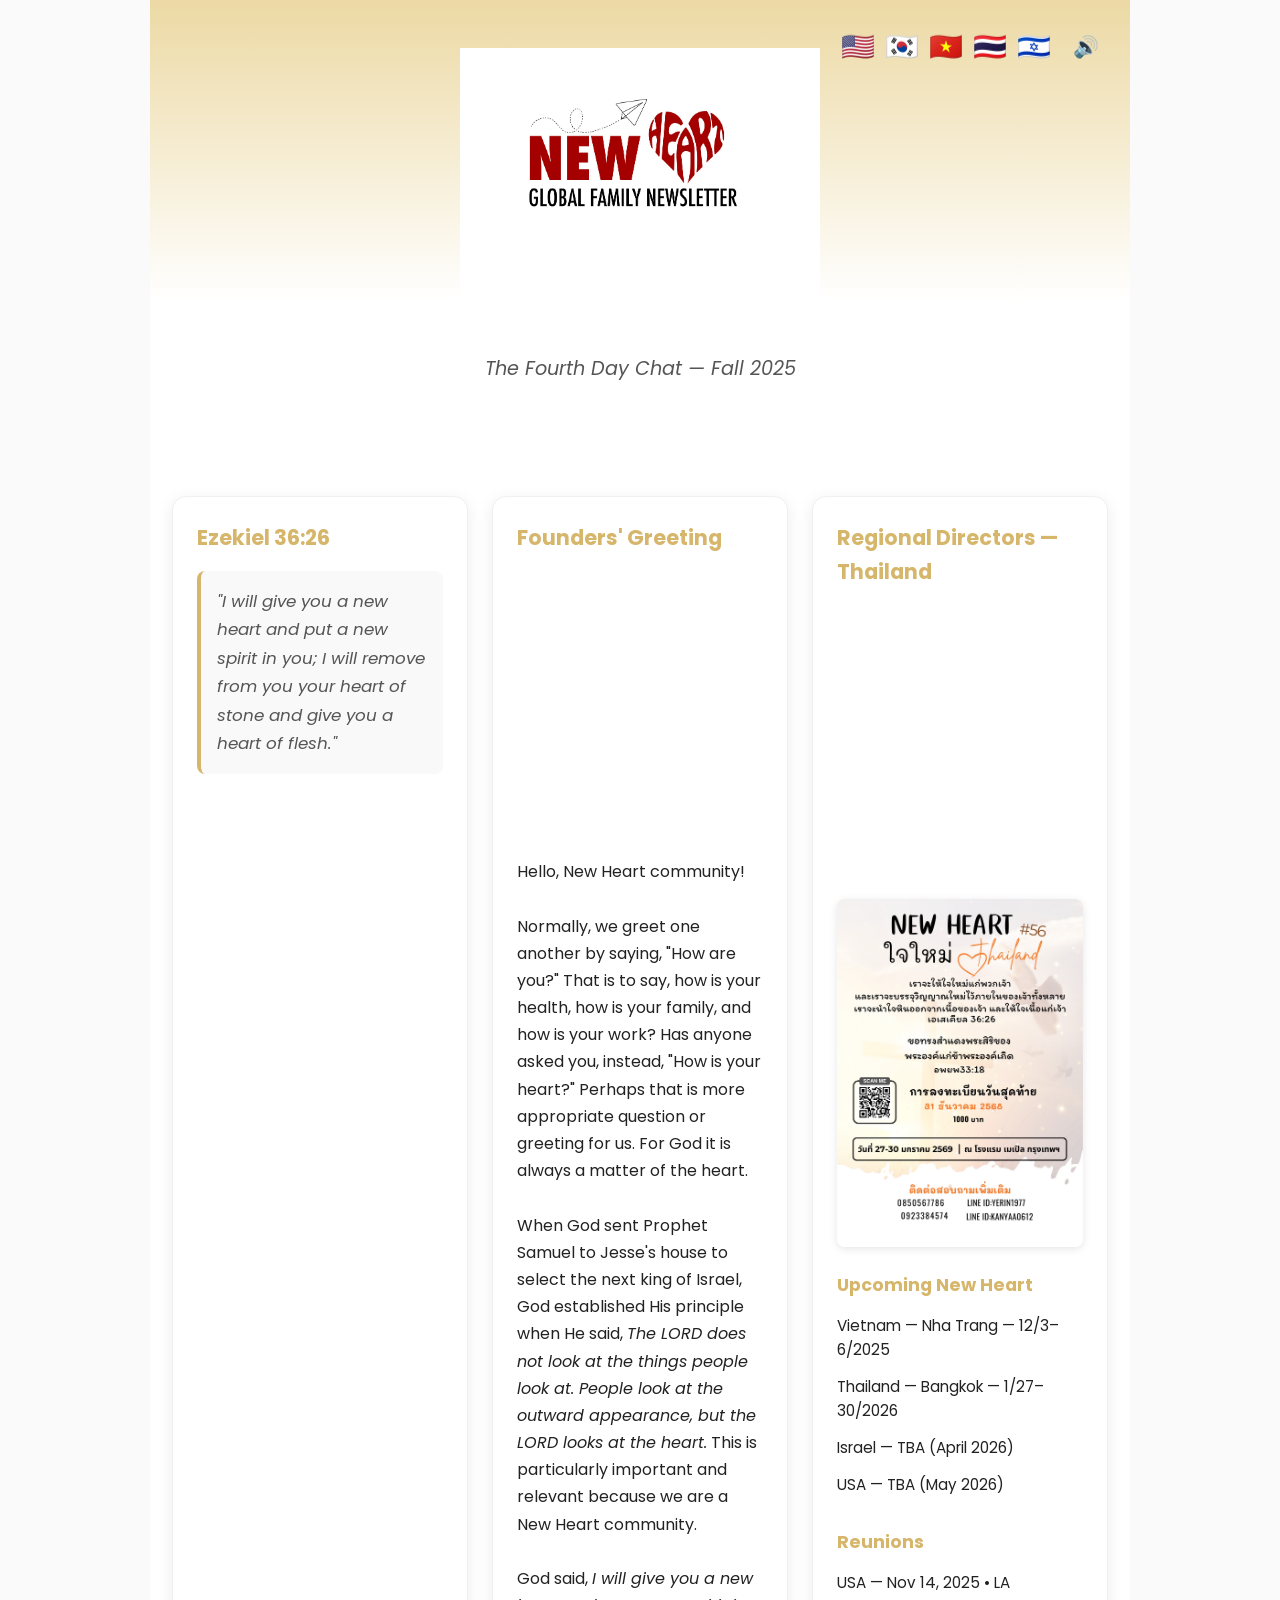
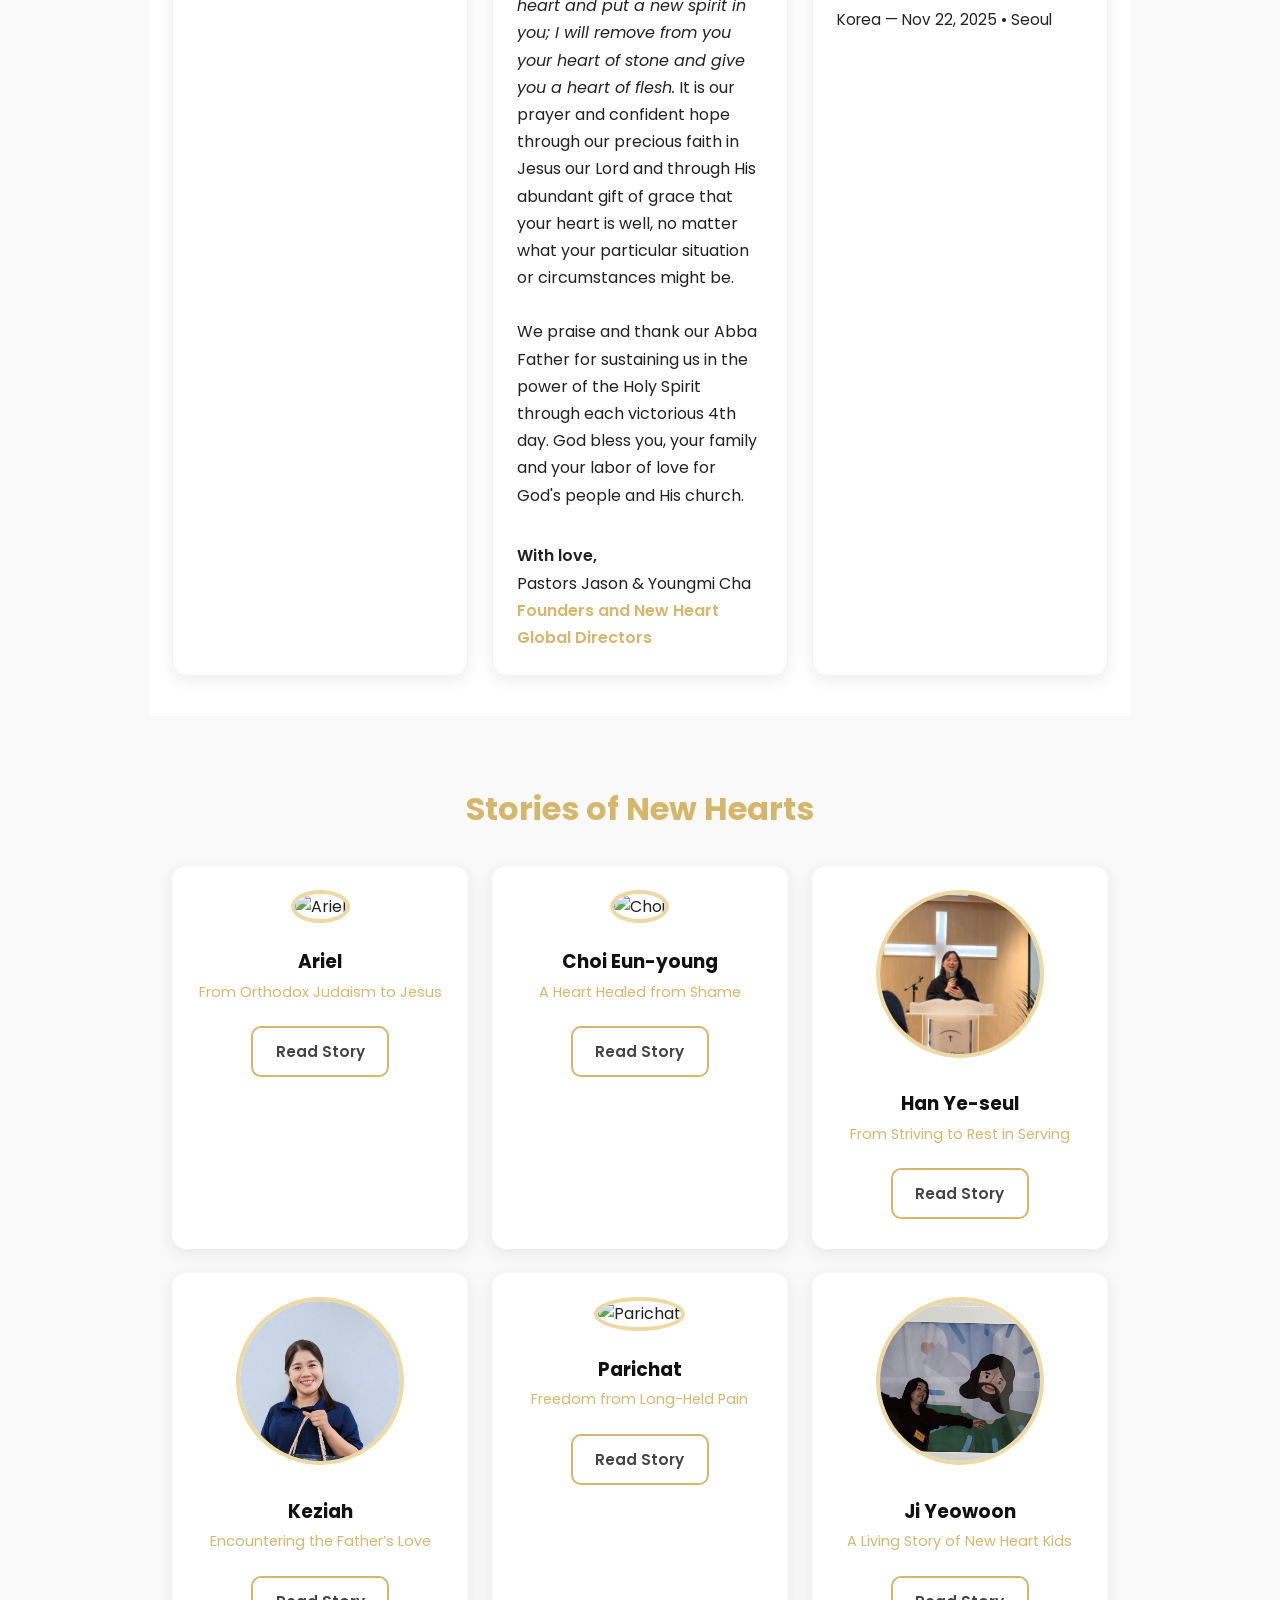
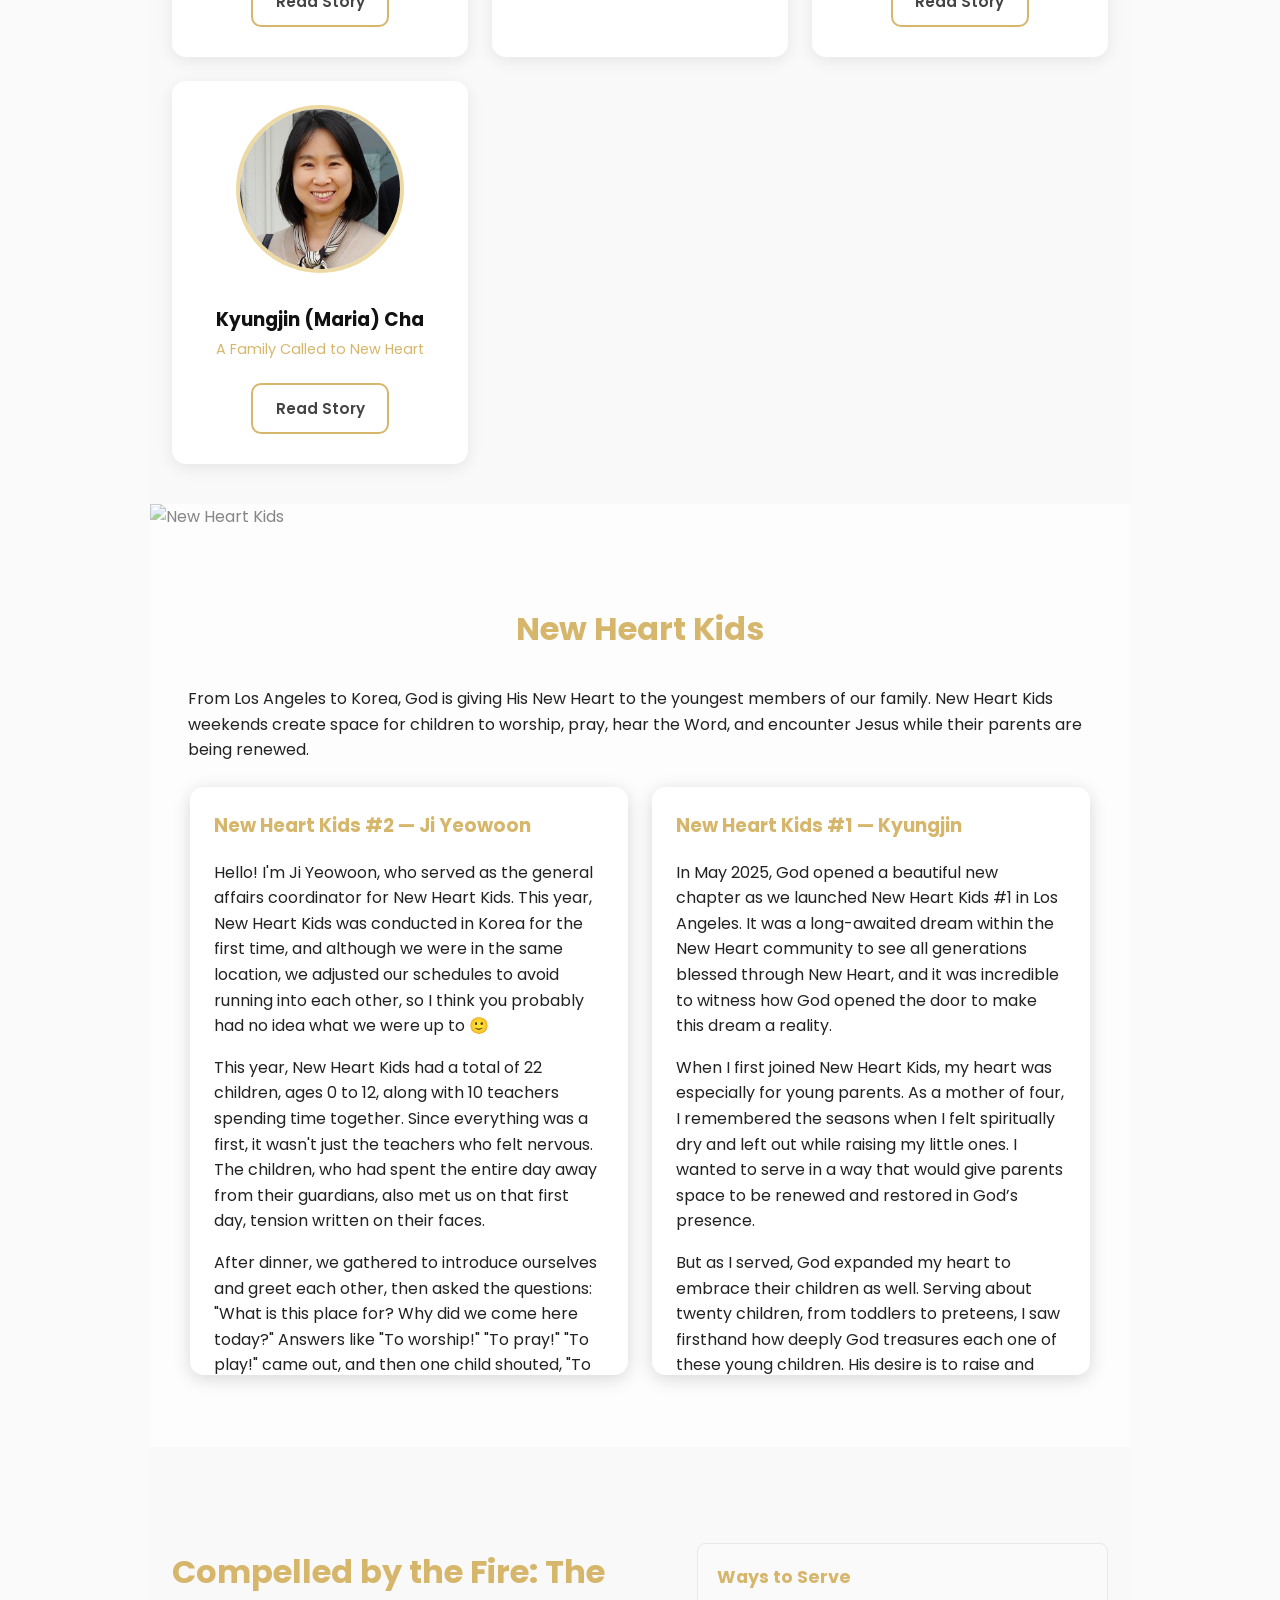
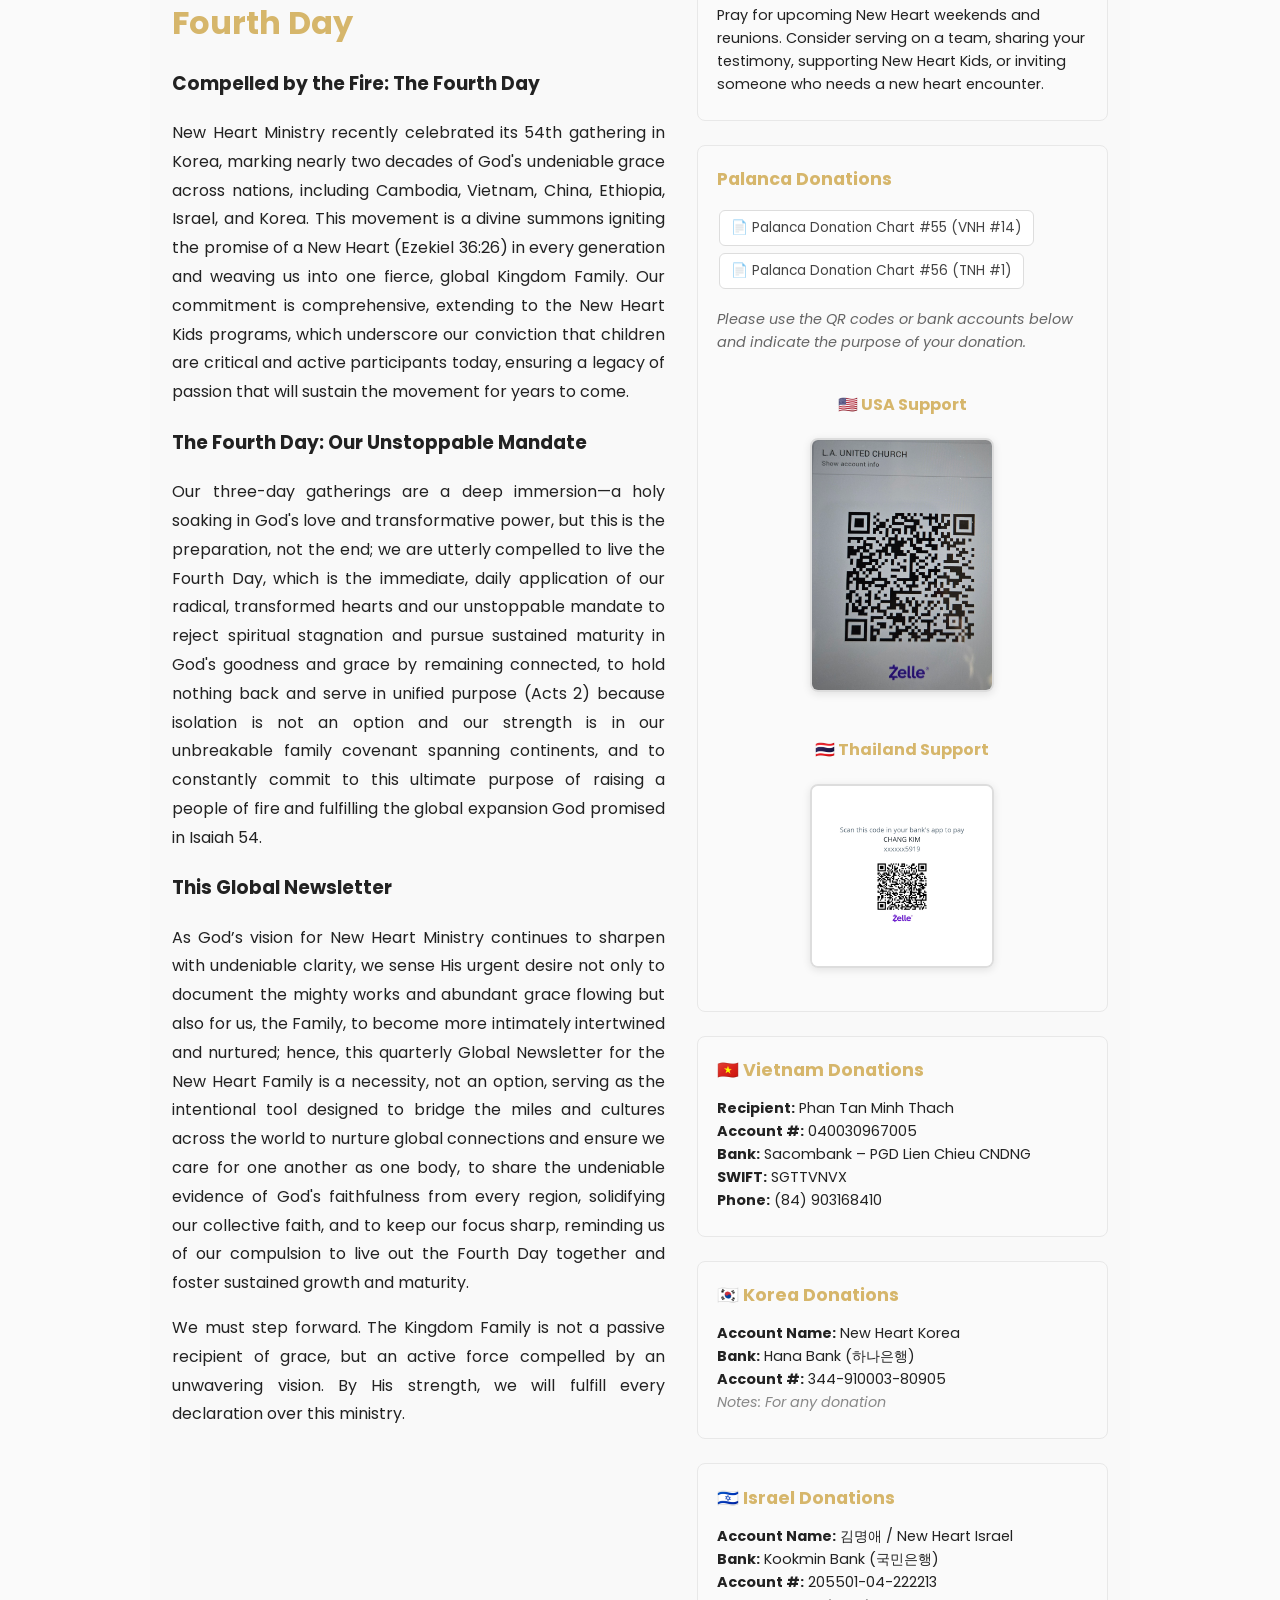
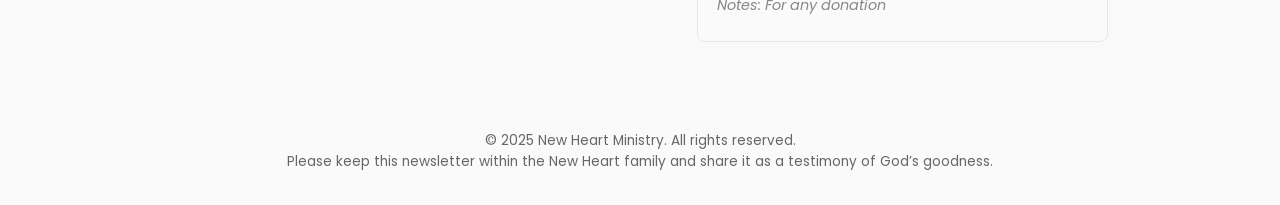
==== commit f10a8779: "Update print statement from 'Hello' to 'Goodbye'" ====
--- a/index.html
+++ b/index.html
@@ -40,7 +40,6 @@
       --btn-hover: #fff8e6;
     }
 
-    /* Visually hide but keep for screen readers / JS */
     .visually-hidden {
       position: absolute;
       width: 1px;
@@ -53,7 +52,7 @@
       border: 0;
     }
 
-    /* LANGUAGE + AUDIO BUTTONS */
+    /* LANGUAGE + AUDIO */
     .language-buttons {
       position: absolute;
       right: 25px;
@@ -91,7 +90,7 @@
       transform: scale(1.15);
     }
 
-    /* HEADER WITH LOGO */
+    /* HEADER */
     .page-header {
       background: linear-gradient(to bottom, var(--gold-light), white 70%);
       text-align: center;
@@ -109,11 +108,10 @@
       width: 100%;
       display: block;
       height: auto;
-      /* assume PNG has transparent background so it blends */
     }
 
     #main-title {
-      display: none; /* JS + SEO only; visually hidden via class below if needed */
+      display: none;
     }
 
     .page-header h2 {
@@ -137,7 +135,8 @@
       font-weight: 600;
       text-decoration: none;
       color: #444;
-      transition: box-shadow 0.3s ease, background 0.3s ease, transform 0.2s ease;
+      transition: box-shadow 0.3s ease, background 0.3s ease,
+        transform 0.2s ease;
       font-family: inherit;
       font-size: 0.95rem;
     }
@@ -291,7 +290,7 @@
       margin: 0.2rem 0 1rem;
     }
 
-    /* PAGE 3 - KIDS W/ BG */
+    /* PAGE 3 - KIDS WITH ROTATING BG */
     #page3 {
       position: relative;
       min-height: 90vh;
@@ -314,13 +313,13 @@
       height: 100%;
       object-fit: cover;
       opacity: 0;
-      transition: opacity 2s ease-in-out;
+      transition: opacity 1.5s ease-in-out;
     }
 
     #kids-overlay {
       position: absolute;
       inset: 0;
-      background: rgba(255, 255, 255, 0.4);
+      background: rgba(255, 255, 255, 0.45);
       z-index: 1;
     }
 
@@ -330,67 +329,28 @@
       padding: 2rem 1rem;
     }
 
-    #page3 .section-title {
-      background: rgba(255, 255, 255, 0.95);
-      padding: 1rem 2rem;
-      border-radius: 12px;
-      display: inline-block;
-      margin: 0 auto 2rem;
-      box-shadow: 0 4px 12px rgba(0, 0, 0, 0.1);
-    }
-
-    .kids-stories-grid {
+    .kids-stories-large {
       display: grid;
-      grid-template-columns: repeat(auto-fit, minmax(300px, 1fr));
-      gap: 2rem;
-      max-width: 800px;
-      margin: 2rem auto;
-    }
-
-    .kids-card {
-      background: white;
+      grid-template-columns: repeat(auto-fit, minmax(320px, 1fr));
+      gap: 1.5rem;
+      margin-top: 1.5rem;
+      max-width: 900px;
+      margin-left: auto;
+      margin-right: auto;
+    }
+
+    .kids-story-card {
+      background: rgba(255, 255, 255, 0.96);
+      border-radius: 14px;
       padding: 1.5rem;
-      border-radius: 14px;
-      box-shadow: 0 4px 18px rgba(0, 0, 0, 0.12);
-      text-align: center;
-      transition: transform 0.3s, box-shadow 0.3s;
-    }
-
-    .kids-card:hover {
-      transform: translateY(-5px);
-      box-shadow: 0 8px 24px rgba(0, 0, 0, 0.15);
-    }
-
-    .kids-photo {
-      width: 100%;
-      max-width: 180px;
-      height: 180px;
-      object-fit: cover;
-      border-radius: 50%;
-      margin-bottom: 1rem;
-      border: 4px solid var(--gold-light);
-    }
-
-.kids-gallery {
-  display: grid;
-  grid-template-columns: repeat(auto-fit, minmax(140px, 1fr));
-  gap: 10px;
-  margin-top: 1.5rem;
-  padding: 0 1rem 2rem;
-  z-index: 3;
-}
-
-.kids-img {
-  width: 100%;
-  height: auto;
-  object-fit: cover;
-  border-radius: 10px;
-  box-shadow: 0 3px 10px rgba(0,0,0,0.15);
-}
-
-    .kids-name {
-      margin: 0.5rem 0;
-      color: var(--dark);
+      box-shadow: 0 4px 18px rgba(0, 0, 0, 0.15);
+      max-height: 60vh;
+      overflow-y: auto;
+    }
+
+    .kids-story-card h3 {
+      margin-top: 0;
+      color: var(--gold);
     }
 
     /* PAGE 4 - EDITORIAL + DONATIONS */
@@ -435,6 +395,7 @@
       border: 1px solid #e8e8e8;
     }
 
+    .donation-section h2,
     .donation-section h3 {
       margin-top: 0;
       margin-bottom: 0.8rem;
@@ -462,6 +423,25 @@
       border-radius: 8px;
       box-shadow: 0 2px 8px rgba(0, 0, 0, 0.1);
       border: 2px solid #ddd;
+    }
+
+    .doc-button {
+      display: inline-block;
+      margin: 0.2rem 0.1rem;
+      padding: 0.4rem 0.7rem;
+      border-radius: 6px;
+      border: 1px solid #ddd;
+      font-size: 0.85rem;
+      text-decoration: none;
+      color: #444;
+      background: white;
+      cursor: pointer;
+      transition: background 0.2s, box-shadow 0.2s;
+    }
+
+    .doc-button:hover {
+      background: #fff8e6;
+      box-shadow: 0 2px 8px rgba(0, 0, 0, 0.1);
     }
 
     /* MODALS */
@@ -491,7 +471,7 @@
       overflow-y: auto;
       position: relative;
       box-shadow: 0 10px 40px rgba(0, 0, 0, 0.3);
-      text-align: left; /* default LTR */
+      text-align: left;
     }
 
     .modal-content h2 {
@@ -575,7 +555,7 @@
       <span data-lang="KO" title="한국어">🇰🇷</span>
       <span data-lang="VN" title="Tiếng Việt">🇻🇳</span>
       <span data-lang="TH" title="ไทย">🇹🇭</span>
-      <span data-lang="IL" title="עברית">🇮🇱</span>
+      <span data-lang="IL" title="Hebrew">🇮🇱</span>
       <span
         class="audio-toggle-inline"
         id="audioToggleHeader"
@@ -593,14 +573,13 @@
       />
     </div>
 
-    <!-- Title kept for JS + screen readers, not visually dominant -->
     <h1 id="main-title" class="visually-hidden">
       New Heart Global Family Newsletter
     </h1>
     <h2 id="subtitle">The Fourth Day Chat — Fall 2025</h2>
   </header>
 
-  <!-- PAGE 1 - FOUNDERS & VISION -->
+  <!-- PAGE 1 - VERSE / FOUNDERS / REGIONAL -->
   <section id="page1">
     <div class="page1-grid">
       <!-- Bible Verse -->
@@ -622,8 +601,31 @@
           picture-in-picture"
           allowfullscreen
         ></iframe>
-        <p id="founder-msg"></p>
-        <br /><br />
+        <p id="founder-msg">
+          Hello, New Heart community!
+          <br /><br />
+          Normally, we greet one another by saying, "How are you?" That is to say, how is
+          your health, how is your family, and how is your work? Has anyone asked you,
+          instead, "How is your heart?" Perhaps that is more appropriate question or
+          greeting for us. For God it is always a matter of the heart.
+          <br /><br />
+          When God sent Prophet Samuel to Jesse's house to select the next king of Israel,
+          God established His principle when He said, <em>The LORD does not look at the
+          things people look at. People look at the outward appearance, but the LORD looks
+          at the heart.</em> This is particularly important and relevant because we are a
+          New Heart community.
+          <br /><br />
+          God said, <em>I will give you a new heart and put a new spirit in you; I will
+          remove from you your heart of stone and give you a heart of flesh.</em> It is
+          our prayer and confident hope through our precious faith in Jesus our Lord and
+          through His abundant gift of grace that your heart is well, no matter what your
+          particular situation or circumstances might be.
+          <br /><br />
+          We praise and thank our Abba Father for sustaining us in the power of the Holy
+          Spirit through each victorious 4th day. God bless you, your family and your
+          labor of love for God's people and His church.
+        </p>
+        <br />
         <p style="font-weight: 600; margin: 0">With love,</p>
         <p style="margin: 0">Pastors Jason &amp; Youngmi Cha</p>
         <p
@@ -667,11 +669,11 @@
     </div>
   </section>
 
-  <!-- PAGE 2 - STORIES (ADULTS + YOUNG ADULTS) -->
+  <!-- PAGE 2 - STORIES -->
   <section id="page2">
     <h2 class="section-title" id="stories-title">Stories of New Hearts</h2>
     <div class="stories-grid">
-      <!-- 1. Ariel -->
+      <!-- Ariel -->
       <div class="story-card">
         <img src="assets/img/ariel.jpeg" alt="Ariel" class="story-photo" />
         <h3 class="story-name">Ariel</h3>
@@ -681,7 +683,7 @@
         </button>
       </div>
 
-      <!-- 2. Choi -->
+      <!-- Choi -->
       <div class="story-card">
         <img src="assets/img/choi.jpeg" alt="Choi" class="story-photo" />
         <h3 class="story-name">Choi Eun-young</h3>
@@ -691,7 +693,7 @@
         </button>
       </div>
 
-      <!-- 3. Han -->
+      <!-- Han -->
       <div class="story-card">
         <img src="assets/img/han.jpeg" alt="Han" class="story-photo" />
         <h3 class="story-name">Han Ye-seul</h3>
@@ -701,7 +703,7 @@
         </button>
       </div>
 
-      <!-- 4. Keziah -->
+      <!-- Keziah -->
       <div class="story-card">
         <img src="assets/img/keziah.jpeg" alt="Keziah" class="story-photo" />
         <h3 class="story-name">Keziah</h3>
@@ -711,7 +713,7 @@
         </button>
       </div>
 
-      <!-- 5. Parichat -->
+      <!-- Parichat -->
       <div class="story-card">
         <img src="assets/img/parichat.jpeg" alt="Parichat" class="story-photo" />
         <h3 class="story-name">Parichat</h3>
@@ -721,7 +723,7 @@
         </button>
       </div>
 
-      <!-- 6. Ji -->
+      <!-- Ji -->
       <div class="story-card">
         <img src="assets/img/ji.jpeg" alt="Ji" class="story-photo" />
         <h3 class="story-name">Ji Yeowoon</h3>
@@ -731,7 +733,7 @@
         </button>
       </div>
 
-      <!-- 7. Kyungjin -->
+      <!-- Kyungjin -->
       <div class="story-card">
         <img src="assets/img/kyungjin.jpeg" alt="Kyungjin" class="story-photo" />
         <h3 class="story-name">Kyungjin (Maria) Cha</h3>
@@ -743,204 +745,372 @@
     </div>
   </section>
 
-  <!-- PAGE 3 - NEW HEART KIDS -->
-<!-- PAGE 3 - NEW HEART KIDS -->
-<section id="page3">
-  <div id="kids-background">
-    <!-- 13 rotating background images -->
-    <img src="assets/img/kid-bg-1.jpeg"  class="kid-bg-img" alt="New Heart Kids" />
-    <img src="assets/img/kid-bg-2.jpeg"  class="kid-bg-img" alt="New Heart Kids" />
-    <img src="assets/img/kid-bg-3.jpeg"  class="kid-bg-img" alt="New Heart Kids" />
-    <img src="assets/img/kid-bg-4.jpeg"  class="kid-bg-img" alt="New Heart Kids" />
-    <img src="assets/img/kid-bg-5.jpeg"  class="kid-bg-img" alt="New Heart Kids" />
-    <img src="assets/img/kid-bg-6.jpeg"  class="kid-bg-img" alt="New Heart Kids" />
-    <img src="assets/img/kid-bg-7.jpeg"  class="kid-bg-img" alt="New Heart Kids" />
-    <img src="assets/img/kid-bg-8.jpeg"  class="kid-bg-img" alt="New Heart Kids" />
-    <img src="assets/img/kid-bg-9.jpeg"  class="kid-bg-img" alt="New Heart Kids" />
-    <img src="assets/img/kid-bg-10.jpeg" class="kid-bg-img" alt="New Heart Kids" />
-    <img src="assets/img/kid-bg-11.jpeg" class="kid-bg-img" alt="New Heart Kids" />
-    <img src="assets/img/kid-bg-12.jpeg" class="kid-bg-img" alt="New Heart Kids" />
-    <img src="assets/img/kid-bg-13.jpeg" class="kid-bg-img" alt="New Heart Kids" />
-  </div>
-
-  <div id="kids-overlay"></div>
-
-  <div id="kids-content">
-    <h2 class="section-title" id="kids-title">New Heart Kids</h2>
-
-    <p id="kids-intro">
-      From Los Angeles to Korea, God is giving His New Heart to the youngest members of
-      our family. New Heart Kids weekends create space for children to worship, pray,
-      hear the Word, and encounter Jesus while their parents are being renewed.
-    </p>
-
-    <p id="kids-summary-ji">
-      As <strong>Ji Yeowoon</strong> shared from New Heart Kids #2 in Korea, even in
-      uncomfortable and stretching conditions, the children learned to pray, worship,
-      hear and share the Word, and live together in gratitude. Without the Holy Spirit’s
-      presence, none of this would have been possible.
-    </p>
-
-    <p id="kids-summary-kyungjin">
-      And as <strong>Kyungjin</strong> testified from New Heart Kids #1 in Los Angeles,
-      God not only refreshed young parents but also revealed how deeply He treasures
-      their children and desires to raise them as future leaders within the New Heart
-      Family.
-    </p>
-  </div>
-</section>
-
-  <!-- PAGE 4 - EDITORIAL + DONATIONS -->
+  <!-- PAGE 3 - NEW HEART KIDS (WITH ROTATING BG & FULL STORIES) -->
+  <section id="page3">
+    <div id="kids-background">
+      <img
+        src="assets/img/kid-bg-1.jpeg"
+        class="kid-bg-img"
+        alt="New Heart Kids"
+      />
+      <img src="assets/img/kid-bg-2.jpeg" class="kid-bg-img" alt="New Heart Kids" />
+      <img src="assets/img/kid-bg-3.jpeg" class="kid-bg-img" alt="New Heart Kids" />
+      <img src="assets/img/kid-bg-4.jpeg" class="kid-bg-img" alt="New Heart Kids" />
+      <img src="assets/img/kid-bg-5.jpeg" class="kid-bg-img" alt="New Heart Kids" />
+      <img src="assets/img/kid-bg-6.jpeg" class="kid-bg-img" alt="New Heart Kids" />
+      <img src="assets/img/kid-bg-7.jpeg" class="kid-bg-img" alt="New Heart Kids" />
+      <img src="assets/img/kid-bg-8.jpeg" class="kid-bg-img" alt="New Heart Kids" />
+      <img src="assets/img/kid-bg-9.jpeg" class="kid-bg-img" alt="New Heart Kids" />
+      <img src="assets/img/kid-bg-10.jpeg" class="kid-bg-img" alt="New Heart Kids" />
+      <img src="assets/img/kid-bg-11.jpeg" class="kid-bg-img" alt="New Heart Kids" />
+      <img src="assets/img/kid-bg-12.jpeg" class="kid-bg-img" alt="New Heart Kids" />
+      <img src="assets/img/kid-bg-13.jpeg" class="kid-bg-img" alt="New Heart Kids" />
+    </div>
+
+    <div id="kids-overlay"></div>
+
+    <div id="kids-content">
+      <h2 class="section-title" id="kids-title">New Heart Kids</h2>
+
+      <p id="kids-intro">
+        From Los Angeles to Korea, God is giving His New Heart to the youngest members of
+        our family. New Heart Kids weekends create space for children to worship, pray,
+        hear the Word, and encounter Jesus while their parents are being renewed.
+      </p>
+
+      <div class="kids-stories-large">
+        <!-- Ji full story -->
+        <div class="kids-story-card">
+          <h3>New Heart Kids #2 — Ji Yeowoon</h3>
+          <p>
+            Hello! I'm Ji Yeowoon, who served as the general affairs coordinator for New
+            Heart Kids. This year, New Heart Kids was conducted in Korea for the first
+            time, and although we were in the same location, we adjusted our schedules to
+            avoid running into each other, so I think you probably had no idea what we
+            were up to 🙂
+          </p>
+          <p>
+            This year, New Heart Kids had a total of 22 children, ages 0 to 12, along with
+            10 teachers spending time together. Since everything was a first, it wasn't
+            just the teachers who felt nervous. The children, who had spent the entire day
+            away from their guardians, also met us on that first day, tension written on
+            their faces.
+          </p>
+          <p>
+            After dinner, we gathered to introduce ourselves and greet each other, then
+            asked the questions: "What is this place for? Why did we come here today?"
+            Answers like "To worship!" "To pray!" "To play!" came out, and then one child
+            shouted, "To do missions!" It was an answer that gave us great insight.
+          </p>
+          <p>
+            It wouldn't be an exaggeration to say that New Heart Kids was full of
+            discomfort. Of course, the same goes for adult New Heart. Let me give you some
+            examples of what I mean. First, the sleeping arrangements change. Stay with
+            people you've never met before in places that are uncomfortable rather than
+            cozy. You can't control your own schedule. While the meals and refreshments
+            are excellent, it's not a system where you can choose and order the menu you
+            want.
+          </p>
+          <p>
+            Let me get closer to the children's perspective. You might want to be quiet,
+            but your surroundings might be noisy; you might want to run around, but there
+            are times when you have to sit still. Because various ages are mixed, you
+            can't behave as you would with your friends, and you always need to be
+            careful.
+          </p>
+          <p>
+            You have to wake up earlier than usual, and even though you eat meals from
+            morning to evening, you can't see your mom or dad, and someone you've never
+            met even bathes you. Elementary school students had to turn in their cell
+            phones, too. There's a TV right in front of you, but it's not turned on unless
+            it's the designated time. Even then, all the content you can watch is
+            Jesus-related.
+          </p>
+          <p>
+            Many things you could do at home couldn't be done here. It even rained
+            continuously so that we couldn't do outdoor activities. The list would be
+            endless.
+          </p>
+          <p>
+            What did the children do? Amazingly, the children complied with instructions
+            and endured many situations. Of course, this doesn't mean they "happily and
+            obediently listened." When they didn't like something, they said so,
+            sometimes asked "Why?", asked for something different, and there were
+            naturally children who acted according to their own stubbornness. Some cried
+            because they missed their moms.
+          </p>
+          <p>
+            Nevertheless, isn't it truly amazing that the children made it through all 3
+            nights and 4 days together without any safety incidents! If the children
+            hadn't been obedient, we really couldn't have made it to the end. At the end,
+            they were sad about going home and even said, "Will you do this again next
+            year? I want to come again!"
+          </p>
+          <p>
+            As we prepared for New Heart Kids, the teachers had the mindset that we needed
+            to "teach the children something to remember." We heard a lot from the
+            leadership that New Heart Kids is not simply "childcare." So we really worked
+            hard to design, plan, and prepare programs, but aside from delivering the
+            Word, it's hard to say things went properly. More than half of the
+            small-group/large-group activities and games we prepared for the children
+            never even came out.
+          </p>
+          <p>
+            We didn't realize that the distance to the chapel and the time it would take
+            to put umbrellas over each child one by one would be so far. Adjusting times
+            and avoiding the adult candidates so as not to run into them also required
+            quite a bit of attention. At least from a human perspective, one could
+            evaluate that things didn't proceed according to plan.
+          </p>
+          <p>
+            However, I believe that God's plan was completely fulfilled. Personally, I
+            think these 3 nights and 4 days of children rubbing shoulders might have been
+            God's plan. Children living in modern society today rarely have opportunities
+            to experience this kind of environment. Especially for preschool children,
+            there would be even fewer such opportunities. It must have been a really big
+            challenge for all the children.
+          </p>
+          <p>
+            Also, even though we were physically separated from the adults, it was
+            profoundly moving to feel often that we were tied together as one with adult
+            New Heart, going forward together. Do you remember the children singing
+            "Grace"? Actually, none of us participated in the Loyoloom worship, so we
+            never imagined the adult candidates would sing this song. But when we went
+            back later, it was on the list. As an aside, most of them were 6–9 years old,
+            with the oldest being 12, so singing the "Grace" hymn seems really cute 😁
+          </p>
+          <p>
+            What do you think? Don't you think we really went "on a mission"? New Heart
+            Kids spent time being grateful for what was given, even in truly lacking,
+            uncomfortable, and poor conditions, laughing and enjoying together, and
+            rubbing shoulders closely. They learned to pray, sang praises, heard and
+            shared the Word, learned worship, and spent all their days in God. All these
+            things were possible because the children followed along so well. Especially
+            without the Holy Spirit's presence, all of this would have been impossible,
+            and there would have been no desire to return to such an uncomfortable place.
+          </p>
+          <p>
+            You've probably heard many times the phrase, "Looking back after New Heart
+            ended, everything was grace." It was the same for us. A sister who had to care
+            for her four and five year-old son and daughter while pregnant with her third
+            child, a sister who returned as a New Heart team member after 13 years but
+            couldn't go anywhere because she came with her 12-month-old child who was shy
+            around strangers, a sister who had to deliver the Word to the children while
+            holding her child because the child severely refused to be separated from mom,
+            a mother who barely left room 101 of the accommodation because she was cooking
+            meals for the children as a first-time team member, dads who had to rush in to
+            bathe the boys while playing outside, etc... It seems like every single one of
+            our team members was in a not-easy situation.
+          </p>
+          <p>
+            Nevertheless, when we shared feedback at the end, instead of anyone
+            complaining about how hard it was in the poor environment, we exchanged words
+            of gratitude and grace. Especially from my perspective, when I suddenly had to
+            change the schedule or insert an unplanned one, everyone who willingly said
+            okay when I visited and asked them to do something was grateful. There were no
+            team members blaming others. We encouraged, motivated, and showed
+            consideration for one another, recognizing each other's weaknesses.
+          </p>
+          <p>
+            We were truly united in one heart when we shared impressions of being moved by
+            each other's actions. I'm grateful that we had a living experience of becoming
+            the beautiful body of the Lord. And above all, all the teachers naturally
+            talked about their next plans to improve what was lacking this time, saying
+            "Next year~". I'm promoting that many people should join the Kids team next
+            year, who want to do this again 😆
+          </p>
+        </div>
+
+        <!-- Kyungjin full story -->
+        <div class="kids-story-card">
+          <h3>New Heart Kids #1 — Kyungjin</h3>
+          <p>
+            In May 2025, God opened a beautiful new chapter as we launched New Heart Kids
+            #1 in Los Angeles. It was a long-awaited dream within the New Heart community
+            to see all generations blessed through New Heart, and it was incredible to
+            witness how God opened the door to make this dream a reality.
+          </p>
+          <p>
+            When I first joined New Heart Kids, my heart was especially for young parents.
+            As a mother of four, I remembered the seasons when I felt spiritually dry and
+            left out while raising my little ones. I wanted to serve in a way that would
+            give parents space to be renewed and restored in God’s presence.
+          </p>
+          <p>
+            But as I served, God expanded my heart to embrace their children as well.
+            Serving about twenty children, from toddlers to preteens, I saw firsthand how
+            deeply God treasures each one of these young children. His desire is to raise
+            and equip them as future leaders within the New Heart community.
+          </p>
+          <p>
+            There were certainly challenging moments, but through it all, I witnessed both
+            parents and children receiving one new heart through the Holy Spirit by the
+            end of those three days.
+          </p>
+          <p>
+            With that same heart and encouragement, I was overjoyed to hear that we had
+            New Heart Kids #2 in Korea in October. I believe this is God’s confirmation of
+            His will to call us as a “family” and to give His New Heart to all generations.
+          </p>
+        </div>
+      </div>
+    </div>
+  </section>
+
+  <!-- PAGE 4 - EDITORIAL + WAYS TO SERVE / DONATIONS -->
   <section id="page4">
     <div class="page4-grid">
       <!-- Editorial -->
-      <div id="editorial-content">
-  <h3 id="editorial-h1">Compelled by the Fire: The Fourth Day</h3>
-  <p id="editorial-p1">
-    New Heart Ministry recently celebrated its 54th gathering in Korea,
-    marking nearly two decades of God's undeniable grace across nations,
-    including Cambodia, Vietnam, China, Ethiopia, Israel, and Korea.
-    This movement is a divine summons igniting the promise of a New Heart
-    (Ezekiel 36:26) in every generation and weaving us into one fierce, global
-    Kingdom Family. Our commitment is comprehensive, extending to the New Heart
-    Kids programs, which underscore our conviction that children are critical
-    and active participants today, ensuring a legacy of passion that will sustain
-    the movement for years to come.
-  </p>
-
-  <h3 id="editorial-h2">The Fourth Day: Our Unstoppable Mandate</h3>
-  <p id="editorial-p2">
-    Our three-day gatherings are a deep immersion—a holy soaking in God's love
-    and transformative power, but this is the preparation, not the end; we are
-    utterly compelled to live the Fourth Day, which is the immediate, daily
-    application of our radical, transformed hearts and our unstoppable mandate
-    to reject spiritual stagnation and pursue sustained maturity in God's
-    goodness and grace by remaining connected, to hold nothing back and serve
-    in unified purpose (Acts 2) because isolation is not an option and our strength
-    is in our unbreakable family covenant spanning continents, and to constantly
-    commit to this ultimate purpose of raising a people of fire and fulfilling the
-    global expansion God promised in Isaiah 54.
-  </p>
-
-  <h3 id="editorial-h3">This Global Newsletter</h3>
-  <p id="editorial-p3">
-    As God’s vision for New Heart Ministry continues to sharpen with undeniable
-    clarity, we sense His urgent desire not only to document the mighty works and
-    abundant grace flowing but also for us, the Family, to become more intimately
-    intertwined and nurtured; hence, this quarterly Global Newsletter for the
-    New Heart Family is a necessity, not an option, serving as the intentional tool
-    designed to bridge the miles and cultures across the world to nurture global
-    connections and ensure we care for one another as one body, to share the
-    undeniable evidence of God's faithfulness from every region, solidifying our
-    collective faith, and to keep our focus sharp, reminding us of our compulsion
-    to live out the Fourth Day together and foster sustained growth and maturity.
-  </p>
-
-  <p id="editorial-closing">
-    We must step forward. The Kingdom Family is not a passive recipient of grace,
-    but an active force compelled by an unwavering vision. By His strength, we will
-    fulfill every declaration over this ministry.
-  </p>
-</div>
+      <article>
+        <h2 class="editorial-title" id="editorial-title">
+          Compelled by the Fire: The Fourth Day
+        </h2>
+        <div id="editorial-content">
+          <h3 id="editorial-h1">Compelled by the Fire: The Fourth Day</h3>
+          <p id="editorial-p1">
+            New Heart Ministry recently celebrated its 54th gathering in Korea, marking
+            nearly two decades of God's undeniable grace across nations, including
+            Cambodia, Vietnam, China, Ethiopia, Israel, and Korea. This movement is a
+            divine summons igniting the promise of a New Heart (Ezekiel 36:26) in every
+            generation and weaving us into one fierce, global Kingdom Family. Our
+            commitment is comprehensive, extending to the New Heart Kids programs, which
+            underscore our conviction that children are critical and active participants
+            today, ensuring a legacy of passion that will sustain the movement for years
+            to come.
+          </p>
+
+          <h3 id="editorial-h2">The Fourth Day: Our Unstoppable Mandate</h3>
+          <p id="editorial-p2">
+            Our three-day gatherings are a deep immersion—a holy soaking in God's love and
+            transformative power, but this is the preparation, not the end; we are utterly
+            compelled to live the Fourth Day, which is the immediate, daily application of
+            our radical, transformed hearts and our unstoppable mandate to reject
+            spiritual stagnation and pursue sustained maturity in God's goodness and grace
+            by remaining connected, to hold nothing back and serve in unified purpose
+            (Acts 2) because isolation is not an option and our strength is in our
+            unbreakable family covenant spanning continents, and to constantly commit to
+            this ultimate purpose of raising a people of fire and fulfilling the global
+            expansion God promised in Isaiah 54.
+          </p>
+
+          <h3 id="editorial-h3">This Global Newsletter</h3>
+          <p id="editorial-p3">
+            As God’s vision for New Heart Ministry continues to sharpen with undeniable
+            clarity, we sense His urgent desire not only to document the mighty works and
+            abundant grace flowing but also for us, the Family, to become more intimately
+            intertwined and nurtured; hence, this quarterly Global Newsletter for the New
+            Heart Family is a necessity, not an option, serving as the intentional tool
+            designed to bridge the miles and cultures across the world to nurture global
+            connections and ensure we care for one another as one body, to share the
+            undeniable evidence of God's faithfulness from every region, solidifying our
+            collective faith, and to keep our focus sharp, reminding us of our compulsion
+            to live out the Fourth Day together and foster sustained growth and maturity.
+          </p>
+
+          <p id="editorial-closing">
+            We must step forward. The Kingdom Family is not a passive recipient of grace,
+            but an active force compelled by an unwavering vision. By His strength, we
+            will fulfill every declaration over this ministry.
+          </p>
+        </div>
+      </article>
 
       <!-- Ways to Serve + Palanca / QR / Accounts -->
-<aside>
-  <!-- Ways to Serve -->
-  <div class="donation-section">
-    <h2 class="gold" id="serve-title">Ways to Serve</h2>
-    <p>
-      Pray for upcoming New Heart weekends and reunions. Consider serving on a team,
-      sharing your testimony, supporting New Heart Kids, or inviting someone who needs
-      a new heart encounter.
-    </p>
-  </div>
-
-  <!-- Palanca Donation Charts (Google Docs) -->
-  <div class="donation-section">
-    <h3 class="gold" id="palanca-title">Palanca Donations</h3>
-
-    <a
-      class="doc-button"
-      href="https://docs.google.com/document/d/1ZBF6pZQ6TP2mM46tgfQeD5UHRmxW4faH/edit?usp=drivelink"
-      target="_blank"
-      rel="noopener noreferrer"
-    >
-      📄 Palanca Donation Chart #55 (VNH #14)
-    </a>
-
-    <a
-      class="doc-button"
-      href="https://docs.google.com/document/d/1qZGid-ARxOl8aOIGQBLuGY3LggGF1YFB/edit?usp=drivelink"
-      target="_blank"
-      rel="noopener noreferrer"
-    >
-      📄 Palanca Donation Chart #56 (TNH #1)
-    </a>
-
-    <p
-      style="font-size:0.9rem; font-style:italic; color:#666; margin:1rem 0;"
-      id="qr-instruction"
-    >
-      Please use the QR codes or bank accounts below and indicate the purpose of your
-      donation.
-    </p>
-
-    <!-- QR CODES SIDE BY SIDE -->
-    <div class="qr-container">
-      <div style="text-align:center;">
-        <h4 class="gold">🇺🇸 USA Support</h4>
-        <img
-          src="assets/img/IMG_1320.jpg"
-          class="qr"
-          alt="USA Support QR Code"
-        />
-      </div>
-      <div style="text-align:center;">
-        <h4 class="gold">🇹🇭 Thailand Support</h4>
-        <img
-          src="assets/img/IMG_1324.JPG"
-          class="qr"
-          alt="Thailand Support QR Code"
-        />
-      </div>
-    </div>
-  </div>
-
-  <!-- Vietnam Donations -->
-  <div class="donation-section">
-    <h3>🇻🇳 Vietnam Donations</h3>
-    <p>
-      <strong>Recipient:</strong> Phan Tan Minh Thach<br />
-      <strong>Account #:</strong> 040030967005<br />
-      <strong>Bank:</strong> Sacombank – PGD Lien Chieu CNDNG<br />
-      <strong>SWIFT:</strong> SGTTVNVX<br />
-      <strong>Phone:</strong> (84) 903168410
-    </p>
-  </div>
-
-  <!-- Korea Donations -->
-  <div class="donation-section">
-    <h3>🇰🇷 Korea Donations</h3>
-    <p>
-      <strong>Account Name:</strong> New Heart Korea<br />
-      <strong>Bank:</strong> Hana Bank (하나은행)<br />
-      <strong>Account #:</strong> 344-910003-80905<br />
-      <em style="color:#888;">Notes: For any donation</em>
-    </p>
-  </div>
-
-  <!-- Israel Donations -->
-  <div class="donation-section">
-    <h3>🇮🇱 Israel Donations</h3>
-    <p>
-      <strong>Account Name:</strong> 김명애 / New Heart Israel<br />
-      <strong>Bank:</strong> Kookmin Bank (국민은행)<br />
-      <strong>Account #:</strong> 205501-04-222213<br />
-      <em style="color:#888;">Notes: For any donation</em>
-    </p>
-  </div>
-</aside>
-
+      <aside>
+        <!-- Ways to Serve -->
+        <div class="donation-section">
+          <h2 id="serve-title">Ways to Serve</h2>
+          <p>
+            Pray for upcoming New Heart weekends and reunions. Consider serving on a team,
+            sharing your testimony, supporting New Heart Kids, or inviting someone who
+            needs a new heart encounter.
+          </p>
+        </div>
+
+        <!-- Palanca Donation Charts -->
+        <div class="donation-section">
+          <h3 id="palanca-title">Palanca Donations</h3>
+
+          <a
+            class="doc-button"
+            href="https://docs.google.com/document/d/1ZBF6pZQ6TP2mM46tgfQeD5UHRmxW4faH/edit?usp=drivelink"
+            target="_blank"
+            rel="noopener noreferrer"
+          >
+            📄 Palanca Donation Chart #55 (VNH #14)
+          </a>
+
+          <a
+            class="doc-button"
+            href="https://docs.google.com/document/d/1qZGid-ARxOl8aOIGQBLuGY3LggGF1YFB/edit?usp=drivelink"
+            target="_blank"
+            rel="noopener noreferrer"
+          >
+            📄 Palanca Donation Chart #56 (TNH #1)
+          </a>
+
+          <p
+            style="font-size:0.9rem; font-style:italic; color:#666; margin:1rem 0;"
+            id="qr-instruction"
+          >
+            Please use the QR codes or bank accounts below and indicate the purpose of
+            your donation.
+          </p>
+
+          <div class="qr-container">
+            <div style="text-align:center;">
+              <h4 class="gold">🇺🇸 USA Support</h4>
+              <img
+                src="assets/img/IMG_1320.jpg"
+                class="qr"
+                alt="USA Support QR Code"
+              />
+            </div>
+            <div style="text-align:center;">
+              <h4 class="gold">🇹🇭 Thailand Support</h4>
+              <img
+                src="assets/img/IMG_1324.JPG"
+                class="qr"
+                alt="Thailand Support QR Code"
+              />
+            </div>
+          </div>
+        </div>
+
+        <!-- Vietnam Donations -->
+        <div class="donation-section">
+          <h3>🇻🇳 Vietnam Donations</h3>
+          <p>
+            <strong>Recipient:</strong> Phan Tan Minh Thach<br />
+            <strong>Account #:</strong> 040030967005<br />
+            <strong>Bank:</strong> Sacombank – PGD Lien Chieu CNDNG<br />
+            <strong>SWIFT:</strong> SGTTVNVX<br />
+            <strong>Phone:</strong> (84) 903168410
+          </p>
+        </div>
+
+        <!-- Korea Donations -->
+        <div class="donation-section">
+          <h3>🇰🇷 Korea Donations</h3>
+          <p>
+            <strong>Account Name:</strong> New Heart Korea<br />
+            <strong>Bank:</strong> Hana Bank (하나은행)<br />
+            <strong>Account #:</strong> 344-910003-80905<br />
+            <em style="color:#888;">Notes: For any donation</em>
+          </p>
+        </div>
+
+        <!-- Israel Donations -->
+        <div class="donation-section">
+          <h3>🇮🇱 Israel Donations</h3>
+          <p>
+            <strong>Account Name:</strong> 김명애 / New Heart Israel<br />
+            <strong>Bank:</strong> Kookmin Bank (국민은행)<br />
+            <strong>Account #:</strong> 205501-04-222213<br />
+            <em style="color:#888;">Notes: For any donation</em>
+          </p>
+        </div>
+      </aside>
     </div>
   </section>
 
@@ -955,17 +1125,13 @@
     </div>
   </footer>
 
-  <!-- ===== MODALS (FULL ENGLISH STORIES) ===== -->
+  <!-- ===== MODALS (FULL STORIES) ===== -->
 
   <!-- Ariel -->
   <div class="modal" id="modal-ariel">
     <div class="modal-content">
       <button class="close-modal" aria-label="Close">×</button>
-      <button
-        class="modal-speak-btn"
-        type="button"
-        title="Listen to this story"
-      >
+      <button class="modal-speak-btn" type="button" title="Listen to this story">
         🔊
       </button>
       <h2>Ariel — From Orthodox Judaism to Jesus</h2>
@@ -977,12 +1143,12 @@
       </p>
       <p>
         I was born into a devout Orthodox Jewish family, alongside my sister and our
-        triplet brother. Our upbringing was steeped in the traditions and teachings of
-        our faith, and for many years, this was the foundation of my religion. However,
-        as I grew older, a sense of unease began to stir within me. Despite my fervent
-        prayers and commitment to our religious practices, I found myself yearning for a
-        deeper connection, a more profound experience of God's peace and love, which I
-        felt was lacking.
+        triplet brother. Our upbringing was steeped in the traditions and teachings of our
+        faith, and for many years, this was the foundation of my religion. However, as I
+        grew older, a sense of unease began to stir within me. Despite my fervent prayers
+        and commitment to our religious practices, I found myself yearning for a deeper
+        connection, a more profound experience of God's peace and love, which I felt was
+        lacking.
       </p>
       <p>
         This spiritual yearning led me to seek guidance, and I prayed earnestly for God to
@@ -1015,11 +1181,7 @@
   <div class="modal" id="modal-choi">
     <div class="modal-content">
       <button class="close-modal" aria-label="Close">×</button>
-      <button
-        class="modal-speak-btn"
-        type="button"
-        title="Listen to this story"
-      >
+      <button class="modal-speak-btn" type="button" title="Listen to this story">
         🔊
       </button>
 
@@ -1043,11 +1205,10 @@
         She had been praying for me for over a year. Then this year, I received another
         invitation to attend the retreat. I strongly felt God inviting me to this
         gathering through someone. This time, I made up my mind to “go with full
-        determination.” However, one week before the retreat, my family members, who
-        love and care for me deeply, were absolutely opposed to my attending. They asked
-        how I could go to a gathering where neither the speakers nor the schedule were
-        shared. They even joked that “it could be a deep-sea fishing boat going to gut
-        anchovies.”
+        determination.” However, one week before the retreat, my family members, who love
+        and care for me deeply, were absolutely opposed to my attending. They asked how I
+        could go to a gathering where neither the speakers nor the schedule were shared.
+        They even joked that “it could be a deep-sea fishing boat going to gut anchovies.”
       </p>
       <p>
         However, I had two desperate reasons why I absolutely had to attend the retreat
@@ -1106,8 +1267,8 @@
       <p>
         Another challenge I experienced at the retreat was related to speaking in
         tongues. As a Presbyterian believer accustomed only to quiet, silent prayer, I
-        was reminded of ministry workers from childhood Sunday school retreats who
-        forced tongues on me regardless of my will, saying you receive tongues by loudly
+        was reminded of ministry workers from childhood Sunday school retreats who forced
+        tongues on me regardless of my will, saying you receive tongues by loudly
         repeating various gum brand names, and the loud tongues prayers of people next
         to me during the entire retreat and group prayer times made it even harder for me
         to concentrate on prayer.
@@ -1157,11 +1318,7 @@
   <div class="modal" id="modal-han">
     <div class="modal-content">
       <button class="close-modal" aria-label="Close">×</button>
-      <button
-        class="modal-speak-btn"
-        type="button"
-        title="Listen to this story"
-      >
+      <button class="modal-speak-btn" type="button" title="Listen to this story">
         🔊
       </button>
 
@@ -1249,11 +1406,7 @@
   <div class="modal" id="modal-keziah">
     <div class="modal-content">
       <button class="close-modal" aria-label="Close">×</button>
-      <button
-        class="modal-speak-btn"
-        type="button"
-        title="Listen to this story"
-      >
+      <button class="modal-speak-btn" type="button" title="Listen to this story">
         🔊
       </button>
 
@@ -1312,11 +1465,7 @@
   <div class="modal" id="modal-parichat">
     <div class="modal-content">
       <button class="close-modal" aria-label="Close">×</button>
-      <button
-        class="modal-speak-btn"
-        type="button"
-        title="Listen to this story"
-      >
+      <button class="modal-speak-btn" type="button" title="Listen to this story">
         🔊
       </button>
 
@@ -1376,15 +1525,11 @@
     </div>
   </div>
 
-  <!-- Ji -->
+  <!-- Ji modal (duplicate full story for accessibility) -->
   <div class="modal" id="modal-ji">
     <div class="modal-content">
       <button class="close-modal" aria-label="Close">×</button>
-      <button
-        class="modal-speak-btn"
-        type="button"
-        title="Listen to this story"
-      >
+      <button class="modal-speak-btn" type="button" title="Listen to this story">
         🔊
       </button>
 
@@ -1397,10 +1542,11 @@
         into each other, so I think you probably had no idea what we were up to 🙂
       </p>
       <p>
-        This year, New Heart Kids had a total of 22 children, ages 0 to 12, along with 10
-        teachers spending time together. Since everything was a first, it wasn't just the
-        teachers who felt nervous. The children, who had spent the entire day away from
-        their guardians, also met us on that first day, tension written on their faces.
+        This year, New Heart Kids had a total of 22 children, ages 0 to 12, along with
+        10 teachers spending time together. Since everything was a first, it wasn't just
+        the teachers who felt nervous. The children, who had spent the entire day away
+        from their guardians, also met us on that first day, tension written on their
+        faces.
       </p>
       <p>
         After dinner, we gathered to introduce ourselves and greet each other, then asked
@@ -1409,167 +1555,173 @@
         missions!" It was an answer that gave us great insight.
       </p>
       <p>
-        It wouldn't be an exaggeration to say that New Heart Kids was full of discomfort.
-        Of course, the same goes for adult New Heart. Let me give you some examples of
-        what I mean. First, the sleeping arrangements change. Stay with people you've
-        never met before in places that are uncomfortable rather than cozy. You can't
-        control your own schedule. While the meals and refreshments are excellent, it's
-        not a system where you can choose and order the menu you want.
-      </p>
-      <p>
-        Let me get closer to the children's perspective. You might want to be quiet, but
-        your surroundings might be noisy; you might want to run around, but there are
-        times when you have to sit still. Because various ages are mixed, you can't behave
-        as you would with your friends, and you always need to be careful.
-      </p>
-      <p>
-        You have to wake up earlier than usual, and even though you eat meals from morning
-        to evening, you can't see your mom or dad, and someone you've never met even
-        bathes you. Elementary school students had to turn in their cell phones, too.
-        There's a TV right in front of you, but it's not turned on unless it's the
+        It wouldn't be an exaggeration to say that New Heart Kids was full of
+        discomfort. Of course, the same goes for adult New Heart. Let me give you some
+        examples of what I mean. First, the sleeping arrangements change. Stay with
+        people you've never met before in places that are uncomfortable rather than
+        cozy. You can't control your own schedule. While the meals and refreshments
+        are excellent, it's not a system where you can choose and order the menu you
+        want.
+      </p>
+      <p>
+        Let me get closer to the children's perspective. You might want to be quiet,
+        but your surroundings might be noisy; you might want to run around, but there
+        are times when you have to sit still. Because various ages are mixed, you can't
+        behave as you would with your friends, and you always need to be careful.
+      </p>
+      <p>
+        You have to wake up earlier than usual, and even though you eat meals from
+        morning to evening, you can't see your mom or dad, and someone you've never met
+        even bathes you. Elementary school students had to turn in their cell phones,
+        too. There's a TV right in front of you, but it's not turned on unless it's the
         designated time. Even then, all the content you can watch is Jesus-related.
       </p>
       <p>
         Many things you could do at home couldn't be done here. It even rained
-        continuously so that we couldn't do outdoor activities. The list would be endless.
-      </p>
-      <p>
-        What did the children do? Amazingly, the children complied with instructions and
-        endured many situations. Of course, this doesn't mean they "happily and obediently
-        listened." When they didn't like something, they said so, sometimes asked "Why?",
-        asked for something different, and there were naturally children who acted
-        according to their own stubbornness. Some cried because they missed their moms.
+        continuously so that we couldn't do outdoor activities. The list would be
+        endless.
+      </p>
+      <p>
+        What did the children do? Amazingly, the children complied with instructions
+        and endured many situations. Of course, this doesn't mean they "happily and
+        obediently listened." When they didn't like something, they said so,
+        sometimes asked "Why?", asked for something different, and there were
+        naturally children who acted according to their own stubbornness. Some cried
+        because they missed their moms.
       </p>
       <p>
         Nevertheless, isn't it truly amazing that the children made it through all 3
-        nights and 4 days together without any safety incidents! If the children hadn't
-        been obedient, we really couldn't have made it to the end. At the end, they were
-        sad about going home and even said, "Will you do this again next year? I want to
-        come again!"
-      </p>
-      <p>
-        As we prepared for New Heart Kids, the teachers had the mindset that we needed to
-        "teach the children something to remember." We heard a lot from the leadership that
-        New Heart Kids is not simply "childcare." So we really worked hard to design,
-        plan, and prepare programs, but aside from delivering the Word, it's hard to say
-        things went properly. More than half of the small-group/large-group activities and
-        games we prepared for the children never even came out.
-      </p>
-      <p>
-        We didn't realize that the distance to the chapel and the time it would take to
-        put umbrellas over each child one by one would be so far. Adjusting times and
-        avoiding the adult candidates so as not to run into them also required quite a bit
-        of attention. At least from a human perspective, one could evaluate that things
-        didn't proceed according to plan.
-      </p>
-      <p>
-        However, I believe that God's plan was completely fulfilled. Personally, I think
-        these 3 nights and 4 days of children rubbing shoulders might have been God's
-        plan. Children living in modern society today rarely have opportunities to
-        experience this kind of environment. Especially for preschool children, there
-        would be even fewer such opportunities. It must have been a really big challenge
-        for all the children.
-      </p>
-      <p>
-        Also, even though we were physically separated from the adults, it was profoundly
-        moving to feel often that we were tied together as one with adult New Heart, going
-        forward together. Do you remember the children singing "Grace"? Actually, none of
-        us participated in the Loyoloom worship, so we never imagined the adult candidates
-        would sing this song. But when we went back later, it was on the list. As an
-        aside, most of them were 6–9 years old, with the oldest being 12, so singing the
-        "Grace" hymn seems really cute 😁
-      </p>
-      <p>
-        What do you think? Don't you think we really went "on a mission"? New Heart Kids
-        spent time being grateful for what was given, even in truly lacking,
-        uncomfortable, and poor conditions, laughing and enjoying together, and rubbing
-        shoulders closely. They learned to pray, sang praises, heard and shared the Word,
-        learned worship, and spent all their days in God. All these things were possible
-        because the children followed along so well. Especially without the Holy Spirit's
-        presence, all of this would have been impossible, and there would have been no
-        desire to return to such an uncomfortable place.
-      </p>
-      <p>
-        You've probably heard many times the phrase, "Looking back after New Heart ended,
-        everything was grace." It was the same for us. A sister who had to care for her
-        four and five year-old son and daughter while pregnant with her third child, a
-        sister who returned as a New Heart team member after 13 years but couldn't go
-        anywhere because she came with her 12-month-old child who was shy around
-        strangers, a sister who had to deliver the Word to the children while holding her
-        child because the child severely refused to be separated from mom, a mother who
-        barely left room 101 of the accommodation because she was cooking meals for the
-        children as a first-time team member, dads who had to rush in to bathe the boys
-        while playing outside, etc... It seems like every single one of our team members
-        was in a not-easy situation.
-      </p>
-      <p>
-        Nevertheless, when we shared feedback at the end, instead of anyone complaining
-        about how hard it was in the poor environment, we exchanged words of gratitude
-        and grace. Especially from my perspective, when I suddenly had to change the
-        schedule or insert an unplanned one, everyone who willingly said okay when I
-        visited and asked them to do something was grateful. There were no team members
-        blaming others. We encouraged, motivated, and showed consideration for one
-        another, recognizing each other's weaknesses.
+        nights and 4 days together without any safety incidents! If the children
+        hadn't been obedient, we really couldn't have made it to the end. At the end,
+        they were sad about going home and even said, "Will you do this again next
+        year? I want to come again!"
+      </p>
+      <p>
+        As we prepared for New Heart Kids, the teachers had the mindset that we needed
+        to "teach the children something to remember." We heard a lot from the
+        leadership that New Heart Kids is not simply "childcare." So we really worked
+        hard to design, plan, and prepare programs, but aside from delivering the
+        Word, it's hard to say things went properly. More than half of the
+        small-group/large-group activities and games we prepared for the children
+        never even came out.
+      </p>
+      <p>
+        We didn't realize that the distance to the chapel and the time it would take
+        to put umbrellas over each child one by one would be so far. Adjusting times
+        and avoiding the adult candidates so as not to run into them also required
+        quite a bit of attention. At least from a human perspective, one could
+        evaluate that things didn't proceed according to plan.
+      </p>
+      <p>
+        However, I believe that God's plan was completely fulfilled. Personally, I
+        think these 3 nights and 4 days of children rubbing shoulders might have been
+        God's plan. Children living in modern society today rarely have opportunities
+        to experience this kind of environment. Especially for preschool children,
+        there would be even fewer such opportunities. It must have been a really big
+        challenge for all the children.
+      </p>
+      <p>
+        Also, even though we were physically separated from the adults, it was
+        profoundly moving to feel often that we were tied together as one with adult
+        New Heart, going forward together. Do you remember the children singing
+        "Grace"? Actually, none of us participated in the Loyoloom worship, so we
+        never imagined the adult candidates would sing this song. But when we went
+        back later, it was on the list. As an aside, most of them were 6–9 years old,
+        with the oldest being 12, so singing the "Grace" hymn seems really cute 😁
+      </p>
+      <p>
+        What do you think? Don't you think we really went "on a mission"? New Heart
+        Kids spent time being grateful for what was given, even in truly lacking,
+        uncomfortable, and poor conditions, laughing and enjoying together, and
+        rubbing shoulders closely. They learned to pray, sang praises, heard and
+        shared the Word, learned worship, and spent all their days in God. All these
+        things were possible because the children followed along so well. Especially
+        without the Holy Spirit's presence, all of this would have been impossible,
+        and there would have been no desire to return to such an uncomfortable place.
+      </p>
+      <p>
+        You've probably heard many times the phrase, "Looking back after New Heart
+        ended, everything was grace." It was the same for us. A sister who had to care
+        for her four and five year-old son and daughter while pregnant with her third
+        child, a sister who returned as a New Heart team member after 13 years but
+        couldn't go anywhere because she came with her 12-month-old child who was shy
+        around strangers, a sister who had to deliver the Word to the children while
+        holding her child because the child severely refused to be separated from mom,
+        a mother who barely left room 101 of the accommodation because she was cooking
+        meals for the children as a first-time team member, dads who had to rush in to
+        bathe the boys while playing outside, etc... It seems like every single one of
+        our team members was in a not-easy situation.
+      </p>
+      <p>
+        Nevertheless, when we shared feedback at the end, instead of anyone
+        complaining about how hard it was in the poor environment, we exchanged words
+        of gratitude and grace. Especially from my perspective, when I suddenly had to
+        change the schedule or insert an unplanned one, everyone who willingly said
+        okay when I visited and asked them to do something was grateful. There were no
+        team members blaming others. We encouraged, motivated, and showed
+        consideration for one another, recognizing each other's weaknesses.
       </p>
       <p>
         We were truly united in one heart when we shared impressions of being moved by
         each other's actions. I'm grateful that we had a living experience of becoming
-        the beautiful body of the Lord. And above all, all the teachers naturally talked
-        about their next plans to improve what was lacking this time, saying "Next year~".
-        I'm promoting that many people should join the Kids team next year, who want to
-        do this again 😆
+        the beautiful body of the Lord. And above all, all the teachers naturally
+        talked about their next plans to improve what was lacking this time, saying
+        "Next year~". I'm promoting that many people should join the Kids team next
+        year, who want to do this again 😆
       </p>
     </div>
   </div>
 
-  <!-- Kyungjin -->
+  <!-- Kyungjin modal -->
   <div class="modal" id="modal-kyungjin">
     <div class="modal-content">
       <button class="close-modal" aria-label="Close">×</button>
-      <button
-        class="modal-speak-btn"
-        type="button"
-        title="Listen to this story"
-      >
+      <button class="modal-speak-btn" type="button" title="Listen to this story">
         🔊
       </button>
 
       <h2>Kyungjin — A Family Called to New Heart</h2>
 
       <p>
-        In May 2025, God opened a beautiful new chapter as we launched New Heart Kids #1 in
-        Los Angeles. It was a long-awaited dream within the New Heart community to see all
-        generations blessed through New Heart, and it was incredible to witness how God
-        opened the door to make this dream a reality.
-      </p>
-      <p>
-        When I first joined New Heart Kids, my heart was especially for young parents. As
-        a mother of four, I remembered the seasons when I felt spiritually dry and left
-        out while raising my little ones. I wanted to serve in a way that would give
-        parents space to be renewed and restored in God’s presence.
-      </p>
-      <p>
-        But as I served, God expanded my heart to embrace their children as well. Serving
-        about twenty children, from toddlers to preteens, I saw firsthand how deeply God
-        treasures each one of these young children. His desire is to raise and equip them
-        as future leaders within the New Heart community.
+        In May 2025, God opened a beautiful new chapter as we launched New Heart Kids
+        #1 in Los Angeles. It was a long-awaited dream within the New Heart community
+        to see all generations blessed through New Heart, and it was incredible to
+        witness how God opened the door to make this dream a reality.
+      </p>
+      <p>
+        When I first joined New Heart Kids, my heart was especially for young parents.
+        As a mother of four, I remembered the seasons when I felt spiritually dry and
+        left out while raising my little ones. I wanted to serve in a way that would
+        give parents space to be renewed and restored in God’s presence.
+      </p>
+      <p>
+        But as I served, God expanded my heart to embrace their children as well.
+        Serving about twenty children, from toddlers to preteens, I saw firsthand how
+        deeply God treasures each one of these young children. His desire is to raise
+        and equip them as future leaders within the New Heart community.
       </p>
       <p>
         There were certainly challenging moments, but through it all, I witnessed both
-        parents and children receiving one new heart through the Holy Spirit by the end of
-        those three days.
-      </p>
-      <p>
-        With that same heart and encouragement, I was overjoyed to hear that we had New
-        Heart Kids #2 in Korea in October. I believe this is God’s confirmation of His
-        will to call us as a “family” and to give His New Heart to all generations.
+        parents and children receiving one new heart through the Holy Spirit by the end
+        of those three days.
+      </p>
+      <p>
+        With that same heart and encouragement, I was overjoyed to hear that we had
+        New Heart Kids #2 in Korea in October. I believe this is God’s confirmation of
+        His will to call us as a “family” and to give His New Heart to all generations.
       </p>
     </div>
   </div>
 
-  <!-- ===== SCRIPT: MULTI-LANG UI + AUDIO + MODALS ===== -->
+  <!-- ========= SCRIPT (LANGUAGE, MODALS, AUDIO, KIDS BG) ========= -->
   <script>
-    /* ========= TRANSLATIONS FOR UI TEXT ========= */
+    /* ========= HELPER ========= */
+    function safeSetText(id, text) {
+      const el = document.getElementById(id);
+      if (el && typeof text === "string") el.textContent = text;
+    }
+
+    /* ========= TRANSLATIONS (UI ONLY) ========= */
     const translations = {
       EN: {
         mainTitle: "New Heart Global Family Newsletter",
@@ -1582,22 +1734,11 @@
         storiesTitle: "Stories of New Hearts",
         readStory: "Read Story",
         kidsTitle: "New Heart Kids",
-        editorialTitle: "Compelled by Fire",
-        editorialH1: "Living the Fourth Day",
-        editorialP1:
-          "The New Heart weekend is only the beginning. The 'Fourth Day' is every day after the weekend where we live out the new heart God has given us.",
-        editorialH2: "Three Days and a Lifetime",
-        editorialP2:
-          "During the three days of New Heart, we encounter the cross, forgiveness, and the Father’s embrace. The Fourth Day turns these encounters into a lifestyle.",
-        editorialH3: "A Global Family Story",
-        editorialP3:
-          "From Korea to Israel, from Thailand to the U.S., God is weaving together a global family of New Heart alumni.",
-        editorialClosing:
-          "May every Fourth Day be filled with His love, His mercy, and courage to keep saying 'yes' to His heart.",
+        editorialTitle: "Compelled by the Fire: The Fourth Day",
         serveTitle: "Ways to Serve",
-        palancaTitle: "Palanca & Giving",
+        palancaTitle: "Palanca Donations",
         qrInstruction:
-          "Use the QR codes or accounts below to give. Please note the purpose of your gift.",
+          "Please use the QR codes or bank accounts below and indicate the purpose of your donation.",
         footerCopyright:
           "© 2025 New Heart Ministry. All rights reserved.",
         footerNote:
@@ -1614,20 +1755,9 @@
         storiesTitle: "새 마음 이야기",
         readStory: "간증 읽기",
         kidsTitle: "뉴하트 키즈",
-        editorialTitle: "네 번째 날의 이야기",
-        editorialH1: "네 번째 날을 사는 삶",
-        editorialP1:
-          "뉴하트 주말은 시작일 뿐입니다. 네 번째 날은 주말 이후 매일매일 새 마음으로 살아가는 시간입니다.",
-        editorialH2: "3일과 평생",
-        editorialP2:
-          "3일 동안 우리는 십자가, 용서, 아버지의 사랑을 경험합니다. 네 번째 날에는 이러한 만남이 삶의 방식이 됩니다.",
-        editorialH3: "글로벌 패밀리의 이야기",
-        editorialP3:
-          "한국에서 이스라엘까지, 태국에서 미국까지 하나님은 뉴하트 가족을 하나로 엮고 계십니다.",
-        editorialClosing:
-          "매 네 번째 날이 그분의 사랑과 자비, 그리고 순종의 용기로 가득하길 기도합니다.",
-        serveTitle: "섬김의 방법",
-        palancaTitle: "팔랑카 & 헌금",
+        editorialTitle: "불에 붙들린 네 번째 날",
+        serveTitle: "섬길 수 있는 방법",
+        palancaTitle: "팔랑카 헌금",
         qrInstruction:
           "아래 QR 코드나 계좌로 헌금하실 수 있습니다. (선교, 장학금, 뉴하트 키즈 등 목적을 적어주세요.)",
         footerCopyright:
@@ -1646,18 +1776,7 @@
         storiesTitle: "Những Tấm Lòng Mới",
         readStory: "Đọc Lời Chứng",
         kidsTitle: "New Heart Kids",
-        editorialTitle: "Cuộc Trò Chuyện Ngày Thứ Tư",
-        editorialH1: "Sống Ngày Thứ Tư",
-        editorialP1:
-          "Cuối tuần New Heart chỉ là khởi đầu. 'Ngày Thứ Tư' là từng ngày sau đó khi chúng ta sống với tấm lòng mới Chúa ban.",
-        editorialH2: "Ba Ngày Và Cả Đời",
-        editorialP2:
-          "Trong ba ngày New Heart, chúng ta gặp gỡ thập tự giá, sự tha thứ và vòng tay của Cha. Ngày Thứ Tư biến những gặp gỡ ấy thành nếp sống.",
-        editorialH3: "Câu Chuyện Gia Đình Toàn Cầu",
-        editorialP3:
-          "Từ Hàn Quốc đến Israel, từ Thái Lan đến Hoa Kỳ, Chúa đang dệt nên một gia đình New Heart mang sự chữa lành và tự do đến các dân tộc.",
-        editorialClosing:
-          "Nguyện mỗi Ngày Thứ Tư đều đầy dẫy tình yêu, lòng thương xót và sự can đảm để nói 'vâng' với tấm lòng của Ngài.",
+        editorialTitle: "Bị Lửa Thúc Dục: Ngày Thứ Tư",
         serveTitle: "Những Cách Phục Vụ",
         palancaTitle: "Palanca & Dâng Hiến",
         qrInstruction:
@@ -1678,18 +1797,7 @@
         storiesTitle: "เรื่องราวหัวใจใหม่",
         readStory: "อ่านคำพยาน",
         kidsTitle: "New Heart Kids",
-        editorialTitle: "บทสนทนาในวันที่สี่",
-        editorialH1: "การดำเนินชีวิตในวันที่สี่",
-        editorialP1:
-          "สุดสัปดาห์ New Heart เป็นเพียงจุดเริ่มต้น วันที่สี่คือทุก ๆ วันที่เราดำเนินชีวิตด้วยหัวใจใหม่ที่พระเจ้าประทานให้.",
-        editorialH2: "สามวันและตลอดชีวิต",
-        editorialP2:
-          "ในสามวันของ New Heart เราพบกับไม้กางเขน การให้อภัย และอ้อมกอดของพระบิดา วันที่สี่ทำให้ประสบการณ์เหล่านั้นกลายเป็นวิถีชีวิต.",
-        editorialH3: "เรื่องราวครอบครัวโลก",
-        editorialP3:
-          "ตั้งแต่เกาหลีถึงอิสราเอล จากประเทศไทยถึงสหรัฐอเมริกา พระเจ้ากำลังร้อยเรียงครอบครัว New Heart เพื่อนำการเยียวยาและเสรีภาพไปสู่บรรดาประชาชาติ.",
-        editorialClosing:
-          "ขอให้ทุกวันของวันที่สี่เต็มไปด้วยความรัก ความเมตตา และความกล้าที่จะตอบสนอง 'ใช่' ต่อพระทัยของพระองค์.",
+        editorialTitle: "ถูกไฟผลักดัน: วันที่สี่",
         serveTitle: "วิธีการรับใช้",
         palancaTitle: "Palanca & การถวาย",
         qrInstruction:
@@ -1704,28 +1812,17 @@
         subtitle: "שיחת היום הרביעי — סתיו 2025",
         foundersGreetingTitle: "ברכת המייסדים",
         foundersTitle: "המייסדים ומנהלי New Heart הגלובליים",
-        regionalDirectorsTitle: "מִנהֲלי אזור — תאילנד",
-        upcomingNhTitle: "סופי שבוע של New Heart בקרוב",
+        regionalDirectorsTitle: "מנהלי אזור — תאילנד",
+        upcomingNhTitle: "סופי שבוע קרובים של New Heart",
         reunionsTitle: "מפגשי בוגרים",
         storiesTitle: "סיפורי לב חדש",
         readStory: "קרא עדות",
         kidsTitle: "New Heart Kids",
-        editorialTitle: "שיחת היום הרביעי",
-        editorialH1: "לחיות את היום הרביעי",
-        editorialP1:
-          "סוף השבוע של New Heart הוא רק ההתחלה. 'היום הרביעי' הוא כל יום שבו אנו הולכים עם הלב החדש שאלוהים נתן לנו.",
-        editorialH2: "שלושה ימים וחיים שלמים",
-        editorialP2:
-          "בשלושת ימי ה-New Heart אנו פוגשים את הצלב, הסליחה וחיבוק האב. היום הרביעי הופך את המפגשים האלה לאורח חיים.",
-        editorialH3: "סיפור משפחה גלובלית",
-        editorialP3:
-          "מקוריאה לישראל, מתאילנד לארצות הברית, אלוהים אורג משפחת New Heart שמביאה ריפוי וחירות לבתים, לקהילות ולעמים.",
-        editorialClosing:
-          "מי ייתן וכל יום רביעי יהיה מלא באהבתו, ברחמיו ובאומץ להמשיך לומר 'כן' ללבו.",
+        editorialTitle: "נמשכים באש: היום הרביעי",
         serveTitle: "דרכים לשרת",
         palancaTitle: "פלנקה ונתינה",
         qrInstruction:
-          "השתמשו בקודי ה-QR או בחשבונות שלמטה כדי לתת. אנא ציינו את מטרת הנתינה (שליחות, מלגות, New Heart Kids וכו').",
+          "השתמשו בקודי ה-QR או בחשבונות שלמטה כדי לתת. אנא ציינו את מטרת הנתינה.",
         footerCopyright:
           "© 2025 New Heart Ministry. All rights reserved.",
         footerNote:
@@ -1733,69 +1830,28 @@
       }
     };
 
-    /* ========= FOUNDER MESSAGE (FULL ENGLISH) ========= */
-    const founderMessages = {
-      EN: `Hello, New Heart community!
-<br><br>
-Normally, we greet one another by saying, "How are you?" That is to say, how is your health, how is your family, and how is your work? Has anyone asked you, instead, "How is your heart?" Perhaps that is more appropriate question or greeting for us. For God it is always a matter of the heart.
-<br><br>
-When God sent Prophet Samuel to Jesse's house to select the next king of Israel, God established His principle when He said, <em>The LORD does not look at the things people look at. People look at the outward appearance, but the LORD looks at the heart.</em> This is particularly important and relevant because we are a New Heart community.
-<br><br>
-God said, <em>I will give you a new heart and put a new spirit in you; I will remove from you your heart of stone and give you a heart of flesh.</em> It is our prayer and confident hope through our precious faith in Jesus our Lord and through His abundant gift of grace that your heart is well, no matter what your particular situation or circumstances might be.
-<br><br>
-We praise and thank our Abba Father for sustaining us in the power of the Holy Spirit through each victorious 4th day. God bless you, your family and your labor of love for God's people and His church.`
-      // (KO/VN/TH/IL versions can be added later if desired)
-    };
-
-    /* ========= LANGUAGE SWITCHING ========= */
     function switchLanguage(lang) {
-      console.log("Switching to:", lang);
-
-      // Keep overall layout LTR
-      document.body.setAttribute("dir", "ltr");
-
       const t = translations[lang] || translations.EN;
 
-      document.getElementById("main-title").textContent = t.mainTitle;
-      document.getElementById("subtitle").textContent = t.subtitle;
-      document.getElementById("founders-greeting-title").textContent =
-        t.foundersGreetingTitle;
-      document.getElementById("founders-title").textContent = t.foundersTitle;
-      document.getElementById("regional-directors-title").textContent =
-        t.regionalDirectorsTitle;
-      document.getElementById("upcoming-nh-title").textContent =
-        t.upcomingNhTitle;
-      document.getElementById("reunions-title").textContent = t.reunionsTitle;
-
-      document.getElementById("stories-title").textContent = t.storiesTitle;
-
-      document
-        .querySelectorAll('[data-target^="#modal-"]')
-        .forEach((btn) => (btn.textContent = t.readStory));
-
-      document.getElementById("kids-title").textContent = t.kidsTitle;
-      document.getElementById("editorial-title").textContent =
-        t.editorialTitle;
-      document.getElementById("editorial-h1").textContent = t.editorialH1;
-      document.getElementById("editorial-p1").textContent = t.editorialP1;
-      document.getElementById("editorial-h2").textContent = t.editorialH2;
-      document.getElementById("editorial-p2").textContent = t.editorialP2;
-      document.getElementById("editorial-h3").textContent = t.editorialH3;
-      document.getElementById("editorial-p3").textContent = t.editorialP3;
-      document.getElementById("editorial-closing").textContent =
-        t.editorialClosing;
-
-      document.getElementById("serve-title").textContent = t.serveTitle;
-      document.getElementById("palanca-title").textContent = t.palancaTitle;
-      document.getElementById("qr-instruction").textContent =
-        t.qrInstruction;
-
-      document.getElementById("footer-copyright").textContent =
-        t.footerCopyright;
-      document.getElementById("footer-note").textContent = t.footerNote;
-
-      // Founder message: English text for now (can be expanded for each language)
-      document.getElementById("founder-msg").innerHTML = founderMessages.EN;
+      safeSetText("main-title", t.mainTitle);
+      safeSetText("subtitle", t.subtitle);
+      safeSetText("founders-greeting-title", t.foundersGreetingTitle);
+      safeSetText("founders-title", t.foundersTitle);
+      safeSetText("regional-directors-title", t.regionalDirectorsTitle);
+      safeSetText("upcoming-nh-title", t.upcomingNhTitle);
+      safeSetText("reunions-title", t.reunionsTitle);
+      safeSetText("stories-title", t.storiesTitle);
+      safeSetText("kids-title", t.kidsTitle);
+      safeSetText("editorial-title", t.editorialTitle);
+      safeSetText("serve-title", t.serveTitle);
+      safeSetText("palanca-title", t.palancaTitle);
+      safeSetText("qr-instruction", t.qrInstruction);
+      safeSetText("footer-copyright", t.footerCopyright);
+      safeSetText("footer-note", t.footerNote);
+
+      document.querySelectorAll(".open-modal").forEach((btn) => {
+        btn.textContent = t.readStory;
+      });
 
       // Hebrew: make modal text RTL; others: LTR
       document.querySelectorAll(".modal-content").forEach((mc) => {
@@ -1809,10 +1865,10 @@
       });
     }
 
-    // Default language: English
+    // Default language
     switchLanguage("EN");
 
-    // Language button events
+    // Language button clicks
     document
       .querySelectorAll(".language-buttons span[data-lang]")
       .forEach((btn) => {
@@ -1821,16 +1877,15 @@
         });
       });
 
-    /* ========= MODAL LOGIC ========= */
-    const openButtons = document.querySelectorAll(".open-modal");
-    const closeButtons = document.querySelectorAll(".close-modal");
+    /* ========= MODALS ========= */
     const modals = document.querySelectorAll(".modal");
 
-    openButtons.forEach((btn) => {
+    document.querySelectorAll(".open-modal").forEach((btn) => {
       btn.addEventListener("click", (e) => {
         e.preventDefault();
-        const selector = btn.getAttribute("data-target");
-        const modal = document.querySelector(selector);
+        const target = btn.getAttribute("data-target");
+        if (!target) return;
+        const modal = document.querySelector(target);
         if (modal) {
           modal.classList.add("show");
           document.body.style.overflow = "hidden";
@@ -1838,7 +1893,7 @@
       });
     });
 
-    closeButtons.forEach((btn) => {
+    document.querySelectorAll(".close-modal").forEach((btn) => {
       btn.addEventListener("click", () => {
         const modal = btn.closest(".modal");
         if (modal) {
@@ -1848,7 +1903,6 @@
       });
     });
 
-    // Close modal on backdrop click
     modals.forEach((modal) => {
       modal.addEventListener("click", (e) => {
         if (e.target === modal) {
@@ -1858,7 +1912,7 @@
       });
     });
 
-    /* ========= AUDIO: HEADER & MODALS ========= */
+    /* ========= AUDIO: FULL PAGE ========= */
     let headerSpeaking = false;
     let headerUtterance = null;
 
@@ -1866,58 +1920,61 @@
       if (headerSpeaking) {
         window.speechSynthesis.cancel();
         headerSpeaking = false;
-        document
-          .getElementById("audioToggleHeader")
-          .classList.remove("playing");
         return;
       }
-
       const mainText = document.body.innerText;
       headerUtterance = new SpeechSynthesisUtterance(mainText);
       headerUtterance.rate = 0.95;
       window.speechSynthesis.speak(headerUtterance);
       headerSpeaking = true;
-      document
-        .getElementById("audioToggleHeader")
-        .classList.add("playing");
-
       headerUtterance.onend = () => {
         headerSpeaking = false;
-        document
-          .getElementById("audioToggleHeader")
-          .classList.remove("playing");
       };
     }
 
-    document
-      .getElementById("audioToggleHeader")
-      .addEventListener("click", toggleHeaderAudio);
-
-    // Modal speak buttons
+    const headerAudioBtn = document.getElementById("audioToggleHeader");
+    if (headerAudioBtn) {
+      headerAudioBtn.addEventListener("click", toggleHeaderAudio);
+    }
+
+    /* ========= AUDIO: INDIVIDUAL MODALS ========= */
     function setupModalSpeakButtons() {
-      document
-        .querySelectorAll(".modal-speak-btn")
-        .forEach((btn) => {
-          btn.addEventListener("click", () => {
-            const modal = btn.closest(".modal");
-            if (!modal) return;
-            const text = modal.innerText;
-            const utter = new SpeechSynthesisUtterance(text);
-            utter.rate = 0.95;
-
-            btn.classList.add("speaking");
-            window.speechSynthesis.cancel();
-            window.speechSynthesis.speak(utter);
-
-            utter.onend = () => {
-              btn.classList.remove("speaking");
-            };
-          });
+      document.querySelectorAll(".modal-speak-btn").forEach((btn) => {
+        btn.addEventListener("click", () => {
+          const modal = btn.closest(".modal");
+          if (!modal) return;
+          const text = modal.innerText;
+          const utter = new SpeechSynthesisUtterance(text);
+          utter.rate = 0.95;
+
+          btn.classList.add("speaking");
+          window.speechSynthesis.cancel();
+          window.speechSynthesis.speak(utter);
+
+          utter.onend = () => {
+            btn.classList.remove("speaking");
+          };
         });
-    }
-
+      });
+    }
     setupModalSpeakButtons();
+
+    /* ========= KIDS BACKGROUND ROTATION ========= */
+    (function setupKidsBackgroundRotation() {
+      const bgImages = document.querySelectorAll(".kid-bg-img");
+      if (!bgImages || bgImages.length < 2) return;
+
+      let current = 0;
+      bgImages.forEach((img, idx) => {
+        img.style.opacity = idx === 0 ? "1" : "0";
+      });
+
+      setInterval(() => {
+        bgImages[current].style.opacity = "0";
+        current = (current + 1) % bgImages.length;
+        bgImages[current].style.opacity = "1";
+      }, 8000);
+    })();
   </script>
 </body>
 </html>
-
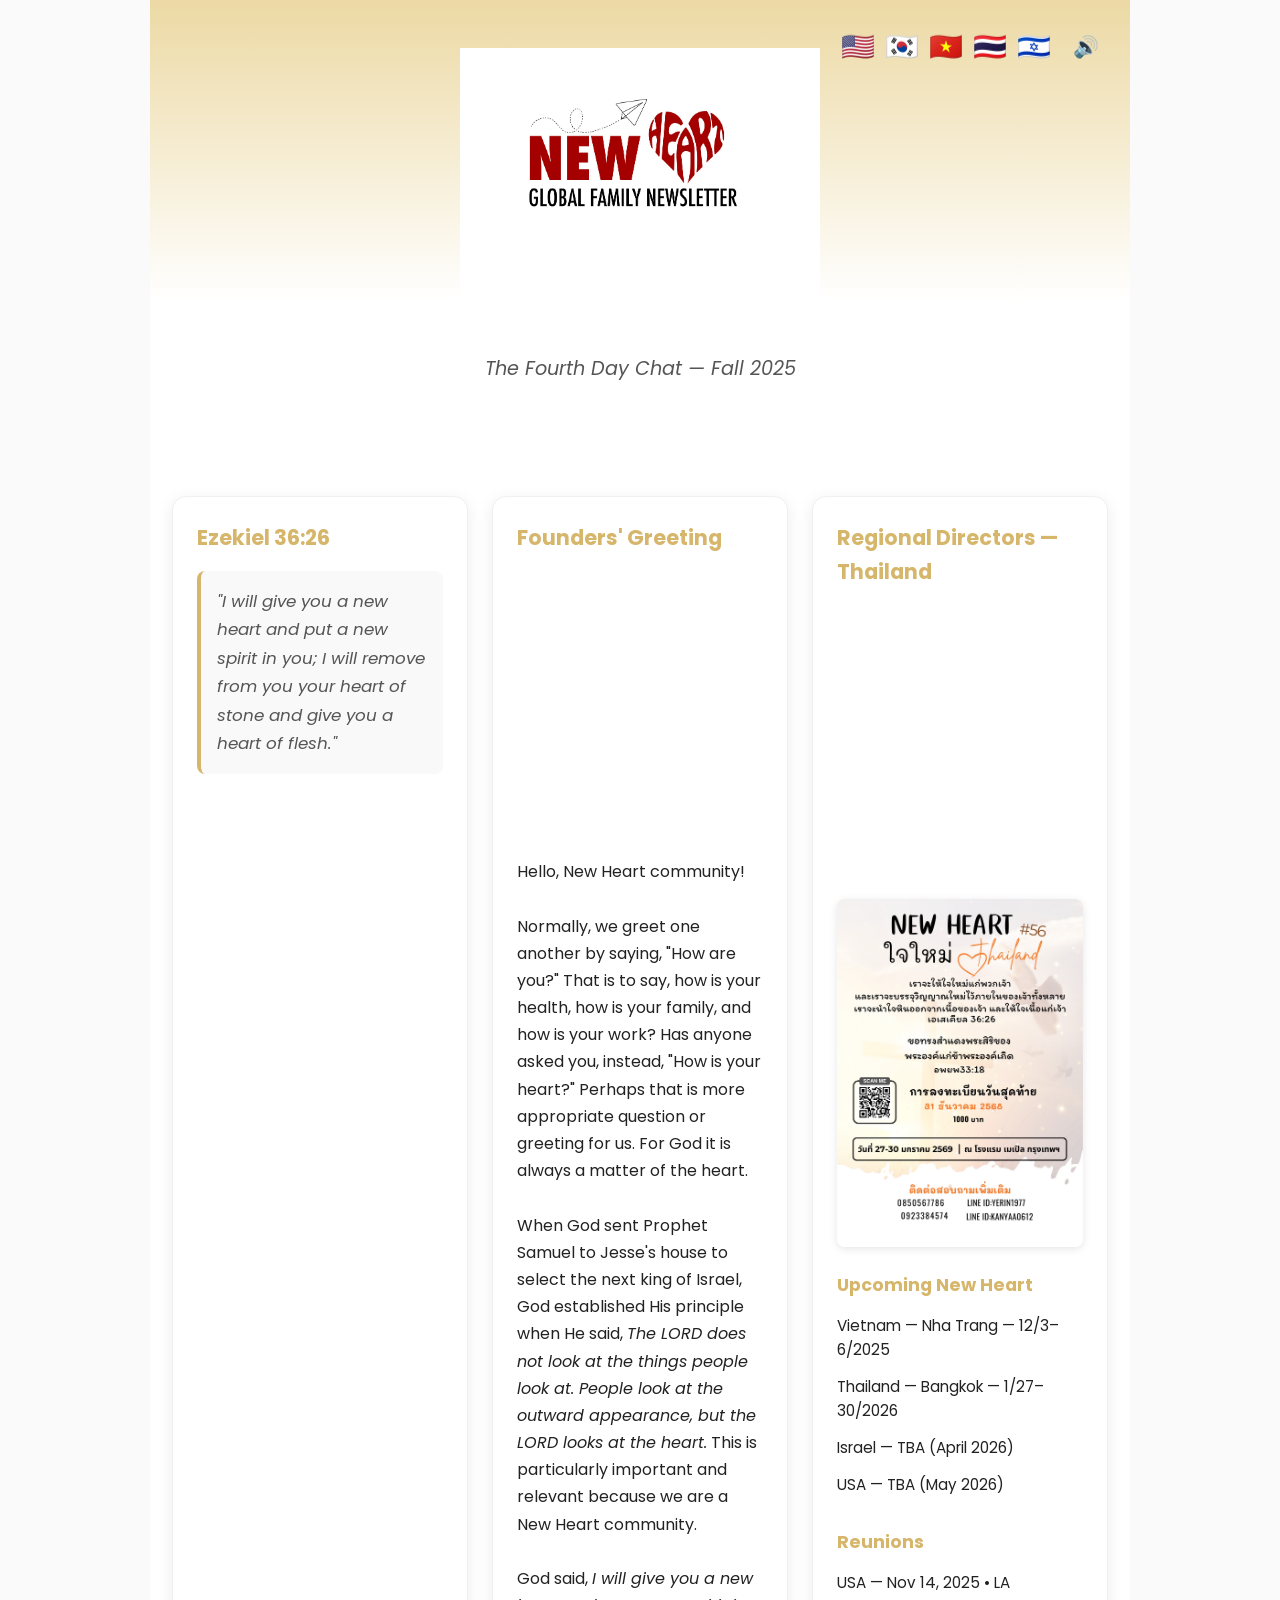
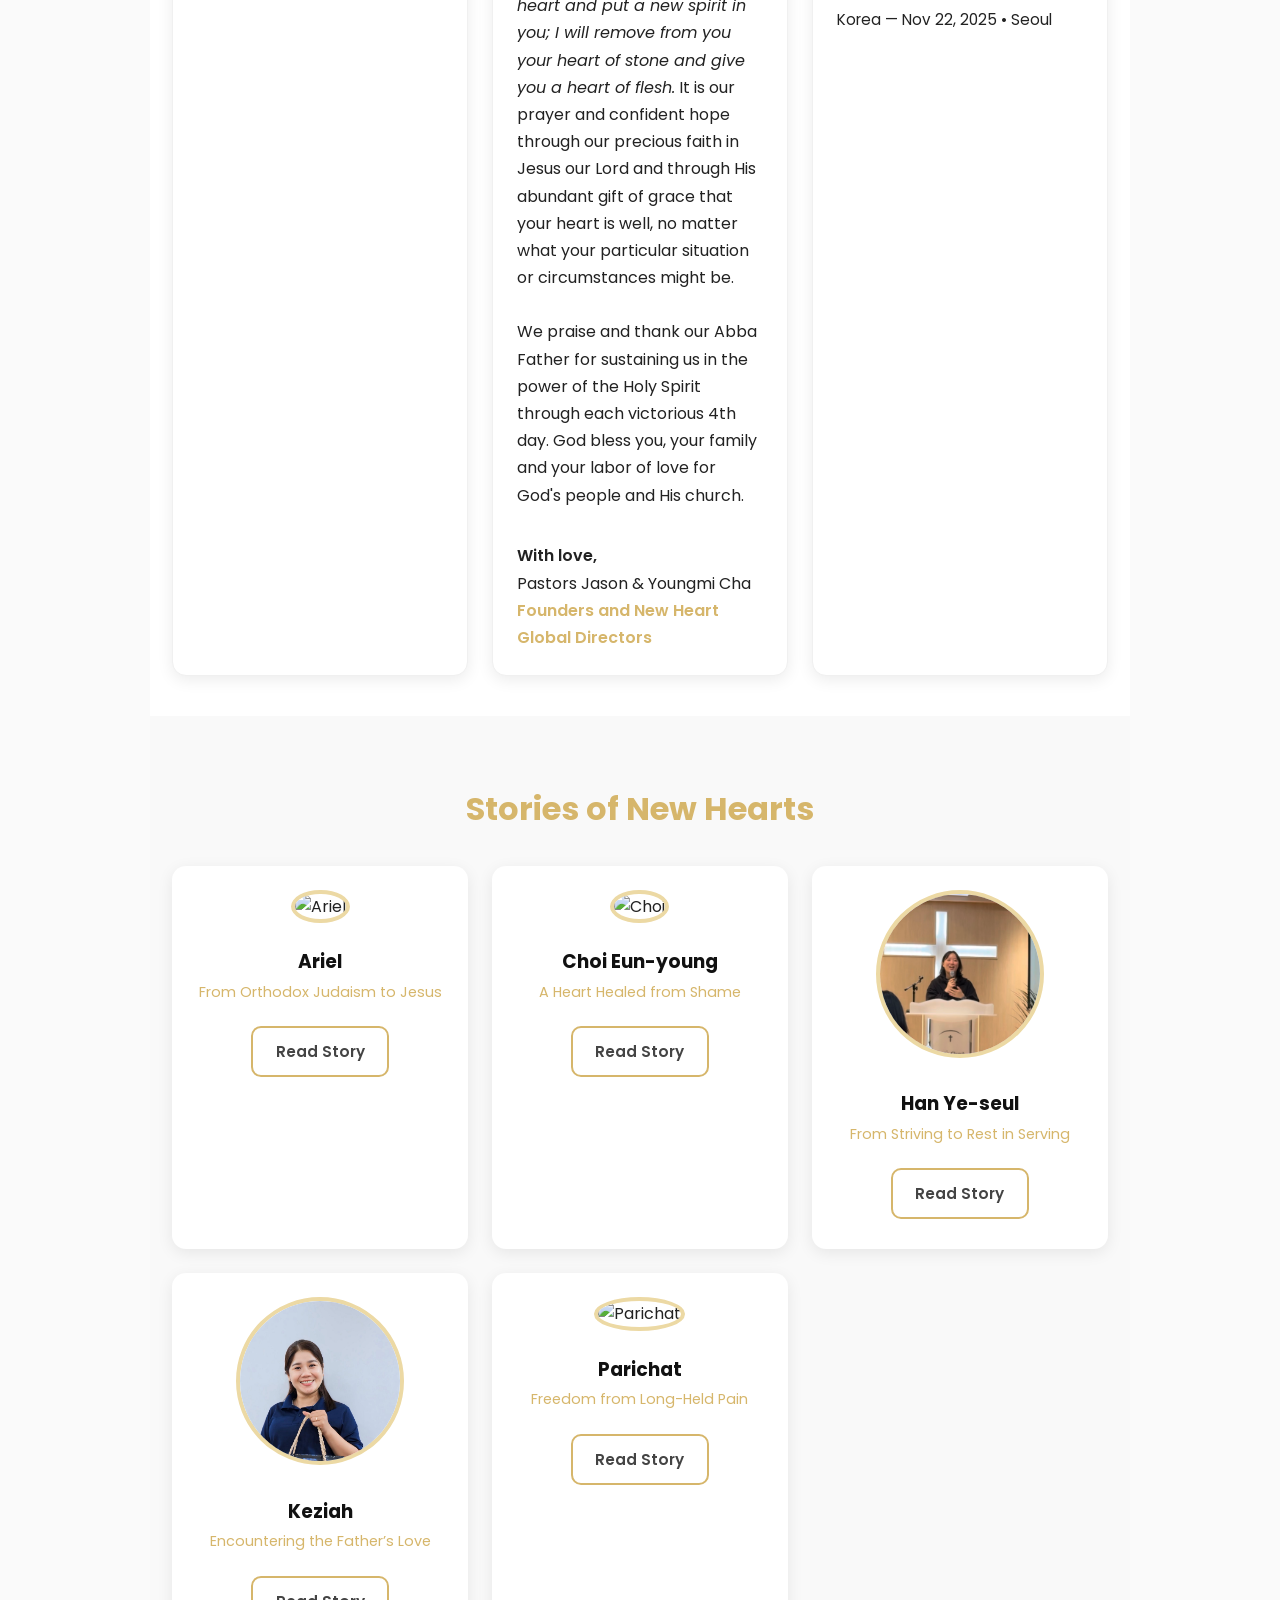
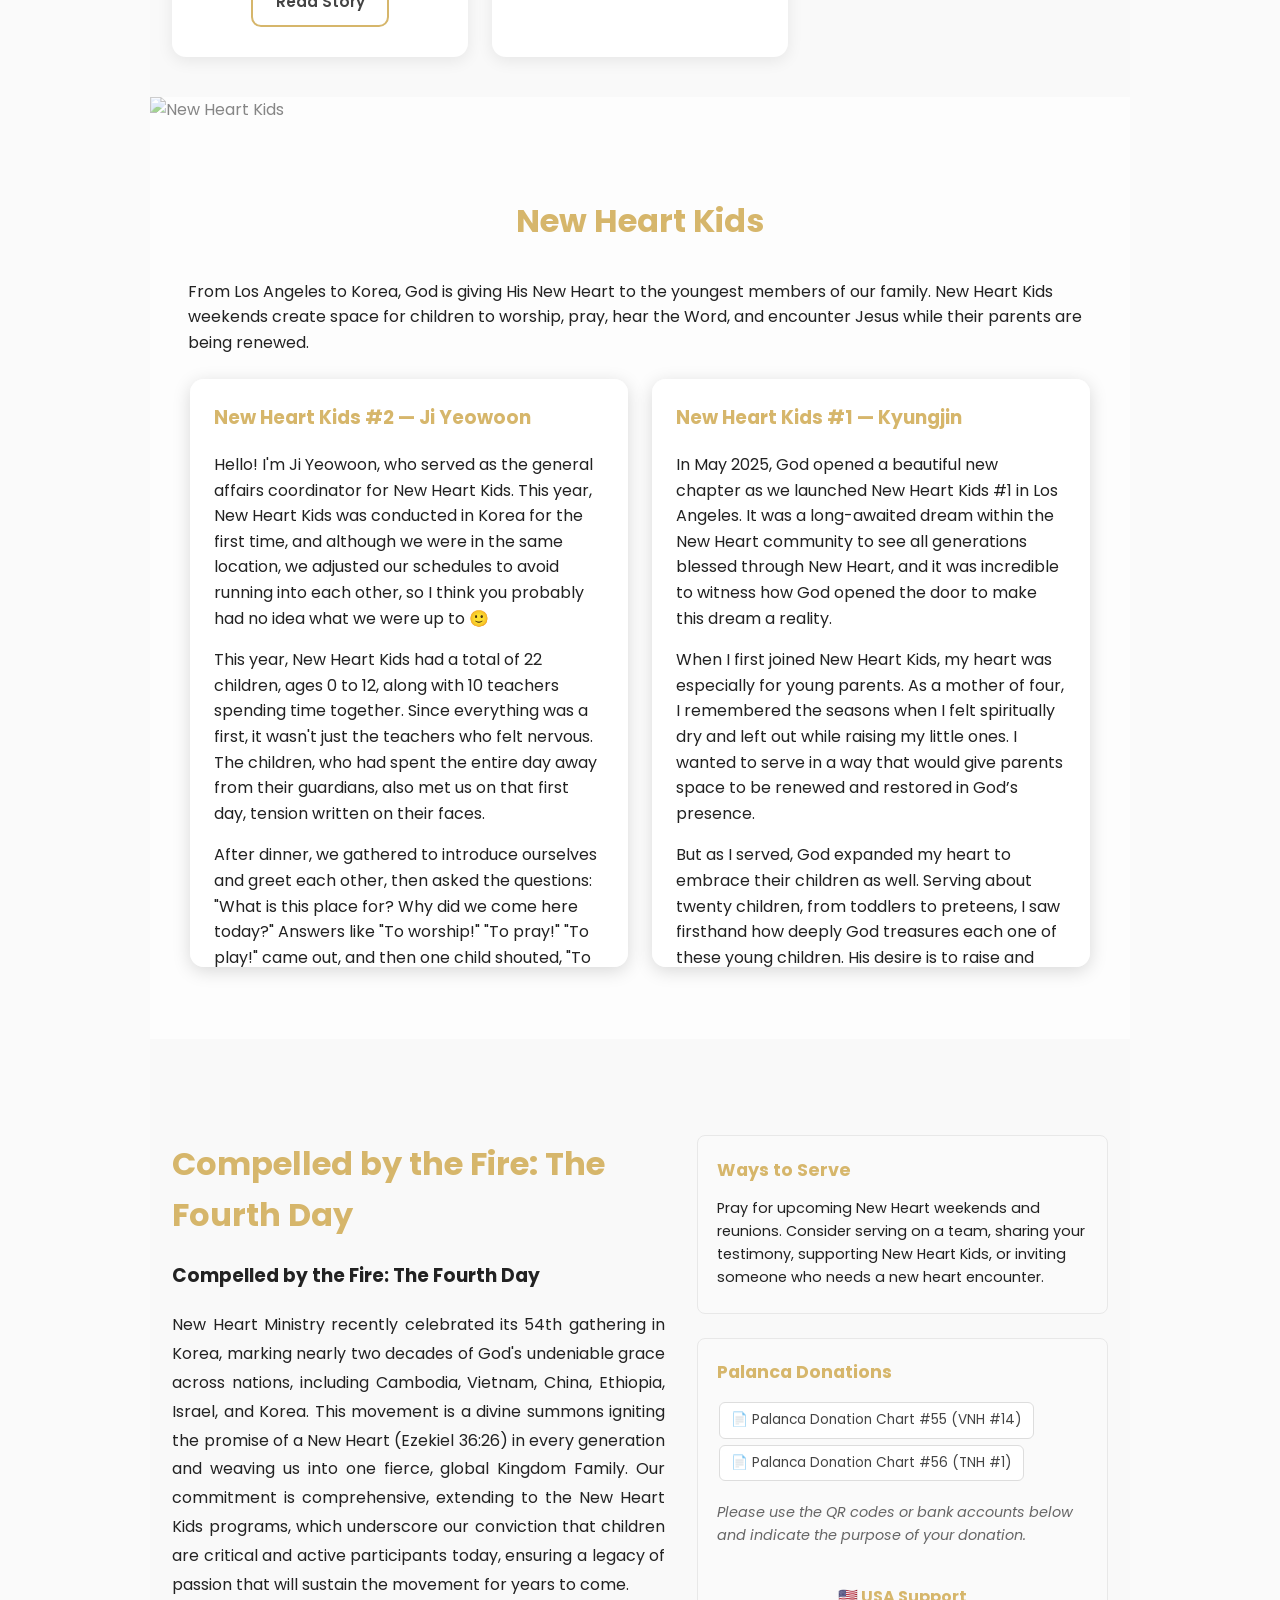
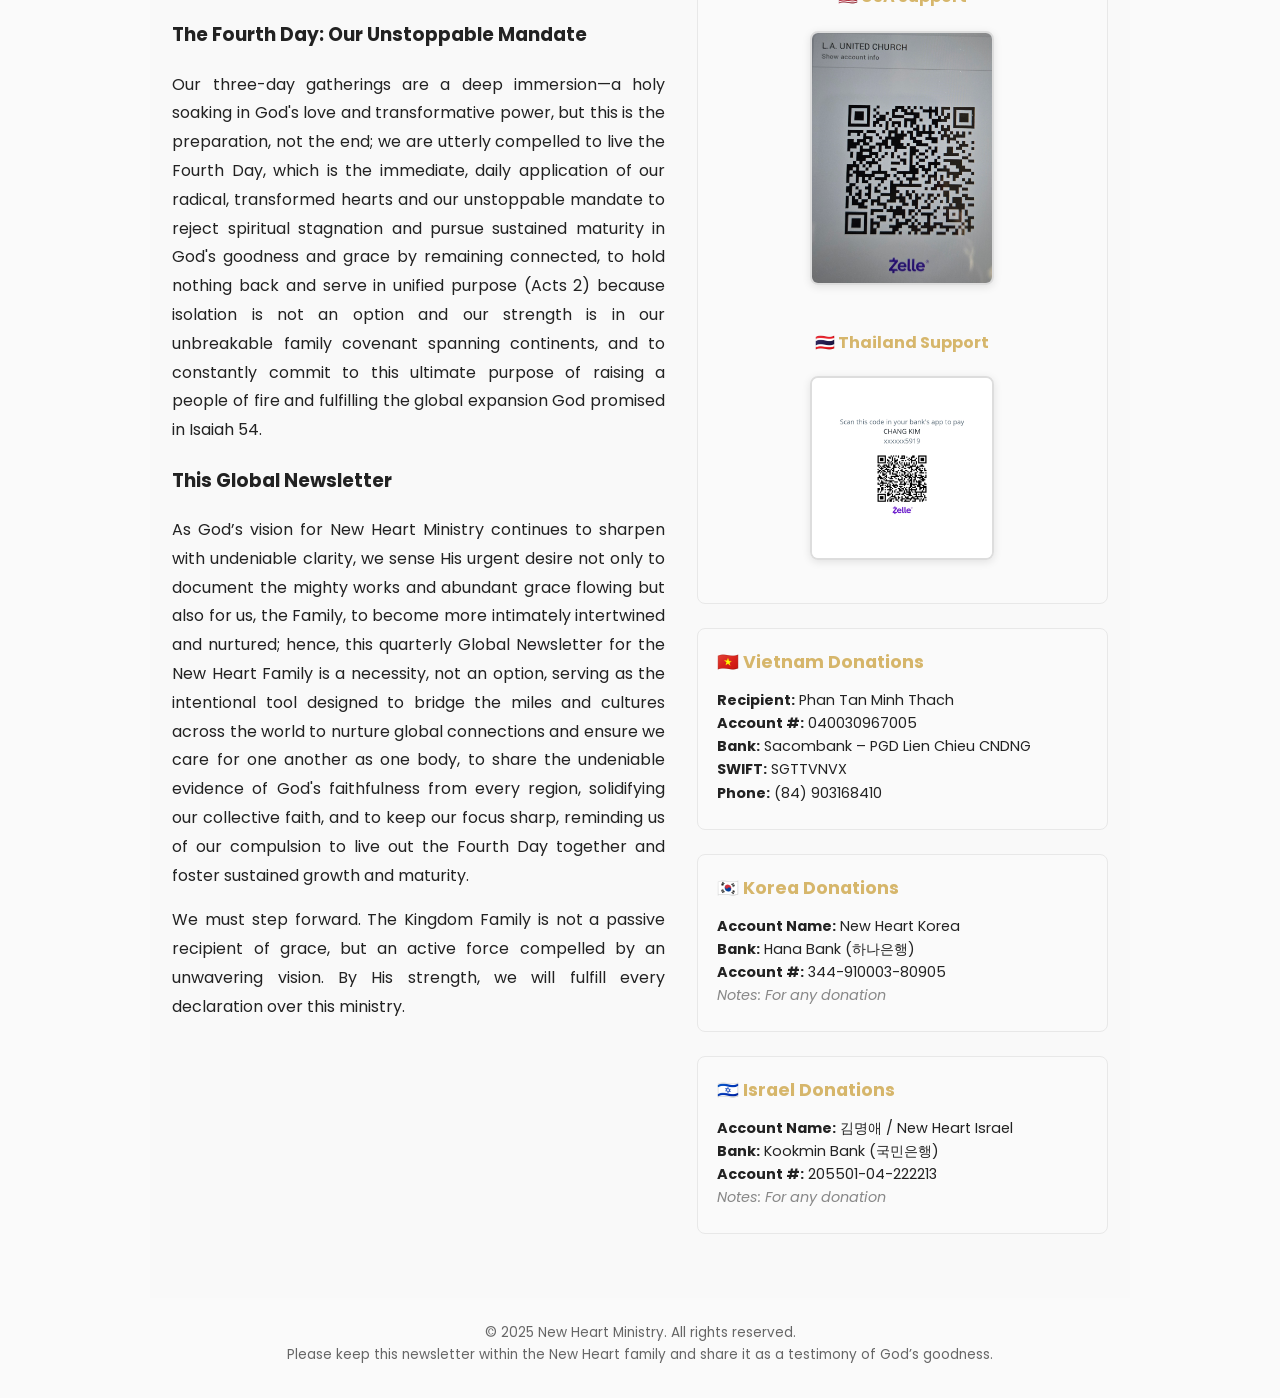
==== commit 38c20e9a: "Refactor stories section and update comments Updated comments and removed duplicate modal content fo" ====
--- a/index.html
+++ b/index.html
@@ -669,7 +669,7 @@
     </div>
   </section>
 
-  <!-- PAGE 2 - STORIES -->
+  <!-- PAGE 2 - STORIES (ADULTS ONLY) -->
   <section id="page2">
     <h2 class="section-title" id="stories-title">Stories of New Hearts</h2>
     <div class="stories-grid">
@@ -722,36 +722,17 @@
           Read Story
         </button>
       </div>
-
-      <!-- Ji -->
-      <div class="story-card">
-        <img src="assets/img/ji.jpeg" alt="Ji" class="story-photo" />
-        <h3 class="story-name">Ji Yeowoon</h3>
-        <div class="story-role">A Living Story of New Heart Kids</div>
-        <button class="open-modal glow-btn" data-target="#modal-ji">
-          Read Story
-        </button>
-      </div>
-
-      <!-- Kyungjin -->
-      <div class="story-card">
-        <img src="assets/img/kyungjin.jpeg" alt="Kyungjin" class="story-photo" />
-        <h3 class="story-name">Kyungjin (Maria) Cha</h3>
-        <div class="story-role">A Family Called to New Heart</div>
-        <button class="open-modal glow-btn" data-target="#modal-kyungjin">
-          Read Story
-        </button>
-      </div>
     </div>
   </section>
 
-  <!-- PAGE 3 - NEW HEART KIDS (WITH ROTATING BG & FULL STORIES) -->
+  <!-- PAGE 3 - NEW HEART KIDS (WITH ROTATING BG & Ji / Kyungjin ONLY) -->
   <section id="page3">
     <div id="kids-background">
       <img
         src="assets/img/kid-bg-1.jpeg"
         class="kid-bg-img"
         alt="New Heart Kids"
+        style="opacity: 1"
       />
       <img src="assets/img/kid-bg-2.jpeg" class="kid-bg-img" alt="New Heart Kids" />
       <img src="assets/img/kid-bg-3.jpeg" class="kid-bg-img" alt="New Heart Kids" />
@@ -950,7 +931,8 @@
           <p>
             With that same heart and encouragement, I was overjoyed to hear that we had
             New Heart Kids #2 in Korea in October. I believe this is God’s confirmation of
-            His will to call us as a “family” and to give His New Heart to all generations.
+            His will to call us as a “family” and to give His New Heart to all
+            generations.
           </p>
         </div>
       </div>
@@ -1125,7 +1107,7 @@
     </div>
   </footer>
 
-  <!-- ===== MODALS (FULL STORIES) ===== -->
+  <!-- ===== MODALS (ADULT STORIES ONLY) ===== -->
 
   <!-- Ariel -->
   <div class="modal" id="modal-ariel">
@@ -1521,194 +1503,6 @@
         May the Lord strengthen all the pastors and pour out abundant blessings on every
         ministry you lead, so that great fruit will come forth and flow into the lives of
         many people.
-      </p>
-    </div>
-  </div>
-
-  <!-- Ji modal (duplicate full story for accessibility) -->
-  <div class="modal" id="modal-ji">
-    <div class="modal-content">
-      <button class="close-modal" aria-label="Close">×</button>
-      <button class="modal-speak-btn" type="button" title="Listen to this story">
-        🔊
-      </button>
-
-      <h2>Ji Yeowoon — A Living Story of New Heart Kids</h2>
-
-      <p>
-        Hello! I'm Ji Yeowoon, who served as the general affairs coordinator for New Heart
-        Kids. This year, New Heart Kids was conducted in Korea for the first time, and
-        although we were in the same location, we adjusted our schedules to avoid running
-        into each other, so I think you probably had no idea what we were up to 🙂
-      </p>
-      <p>
-        This year, New Heart Kids had a total of 22 children, ages 0 to 12, along with
-        10 teachers spending time together. Since everything was a first, it wasn't just
-        the teachers who felt nervous. The children, who had spent the entire day away
-        from their guardians, also met us on that first day, tension written on their
-        faces.
-      </p>
-      <p>
-        After dinner, we gathered to introduce ourselves and greet each other, then asked
-        the questions: "What is this place for? Why did we come here today?" Answers like
-        "To worship!" "To pray!" "To play!" came out, and then one child shouted, "To do
-        missions!" It was an answer that gave us great insight.
-      </p>
-      <p>
-        It wouldn't be an exaggeration to say that New Heart Kids was full of
-        discomfort. Of course, the same goes for adult New Heart. Let me give you some
-        examples of what I mean. First, the sleeping arrangements change. Stay with
-        people you've never met before in places that are uncomfortable rather than
-        cozy. You can't control your own schedule. While the meals and refreshments
-        are excellent, it's not a system where you can choose and order the menu you
-        want.
-      </p>
-      <p>
-        Let me get closer to the children's perspective. You might want to be quiet,
-        but your surroundings might be noisy; you might want to run around, but there
-        are times when you have to sit still. Because various ages are mixed, you can't
-        behave as you would with your friends, and you always need to be careful.
-      </p>
-      <p>
-        You have to wake up earlier than usual, and even though you eat meals from
-        morning to evening, you can't see your mom or dad, and someone you've never met
-        even bathes you. Elementary school students had to turn in their cell phones,
-        too. There's a TV right in front of you, but it's not turned on unless it's the
-        designated time. Even then, all the content you can watch is Jesus-related.
-      </p>
-      <p>
-        Many things you could do at home couldn't be done here. It even rained
-        continuously so that we couldn't do outdoor activities. The list would be
-        endless.
-      </p>
-      <p>
-        What did the children do? Amazingly, the children complied with instructions
-        and endured many situations. Of course, this doesn't mean they "happily and
-        obediently listened." When they didn't like something, they said so,
-        sometimes asked "Why?", asked for something different, and there were
-        naturally children who acted according to their own stubbornness. Some cried
-        because they missed their moms.
-      </p>
-      <p>
-        Nevertheless, isn't it truly amazing that the children made it through all 3
-        nights and 4 days together without any safety incidents! If the children
-        hadn't been obedient, we really couldn't have made it to the end. At the end,
-        they were sad about going home and even said, "Will you do this again next
-        year? I want to come again!"
-      </p>
-      <p>
-        As we prepared for New Heart Kids, the teachers had the mindset that we needed
-        to "teach the children something to remember." We heard a lot from the
-        leadership that New Heart Kids is not simply "childcare." So we really worked
-        hard to design, plan, and prepare programs, but aside from delivering the
-        Word, it's hard to say things went properly. More than half of the
-        small-group/large-group activities and games we prepared for the children
-        never even came out.
-      </p>
-      <p>
-        We didn't realize that the distance to the chapel and the time it would take
-        to put umbrellas over each child one by one would be so far. Adjusting times
-        and avoiding the adult candidates so as not to run into them also required
-        quite a bit of attention. At least from a human perspective, one could
-        evaluate that things didn't proceed according to plan.
-      </p>
-      <p>
-        However, I believe that God's plan was completely fulfilled. Personally, I
-        think these 3 nights and 4 days of children rubbing shoulders might have been
-        God's plan. Children living in modern society today rarely have opportunities
-        to experience this kind of environment. Especially for preschool children,
-        there would be even fewer such opportunities. It must have been a really big
-        challenge for all the children.
-      </p>
-      <p>
-        Also, even though we were physically separated from the adults, it was
-        profoundly moving to feel often that we were tied together as one with adult
-        New Heart, going forward together. Do you remember the children singing
-        "Grace"? Actually, none of us participated in the Loyoloom worship, so we
-        never imagined the adult candidates would sing this song. But when we went
-        back later, it was on the list. As an aside, most of them were 6–9 years old,
-        with the oldest being 12, so singing the "Grace" hymn seems really cute 😁
-      </p>
-      <p>
-        What do you think? Don't you think we really went "on a mission"? New Heart
-        Kids spent time being grateful for what was given, even in truly lacking,
-        uncomfortable, and poor conditions, laughing and enjoying together, and
-        rubbing shoulders closely. They learned to pray, sang praises, heard and
-        shared the Word, learned worship, and spent all their days in God. All these
-        things were possible because the children followed along so well. Especially
-        without the Holy Spirit's presence, all of this would have been impossible,
-        and there would have been no desire to return to such an uncomfortable place.
-      </p>
-      <p>
-        You've probably heard many times the phrase, "Looking back after New Heart
-        ended, everything was grace." It was the same for us. A sister who had to care
-        for her four and five year-old son and daughter while pregnant with her third
-        child, a sister who returned as a New Heart team member after 13 years but
-        couldn't go anywhere because she came with her 12-month-old child who was shy
-        around strangers, a sister who had to deliver the Word to the children while
-        holding her child because the child severely refused to be separated from mom,
-        a mother who barely left room 101 of the accommodation because she was cooking
-        meals for the children as a first-time team member, dads who had to rush in to
-        bathe the boys while playing outside, etc... It seems like every single one of
-        our team members was in a not-easy situation.
-      </p>
-      <p>
-        Nevertheless, when we shared feedback at the end, instead of anyone
-        complaining about how hard it was in the poor environment, we exchanged words
-        of gratitude and grace. Especially from my perspective, when I suddenly had to
-        change the schedule or insert an unplanned one, everyone who willingly said
-        okay when I visited and asked them to do something was grateful. There were no
-        team members blaming others. We encouraged, motivated, and showed
-        consideration for one another, recognizing each other's weaknesses.
-      </p>
-      <p>
-        We were truly united in one heart when we shared impressions of being moved by
-        each other's actions. I'm grateful that we had a living experience of becoming
-        the beautiful body of the Lord. And above all, all the teachers naturally
-        talked about their next plans to improve what was lacking this time, saying
-        "Next year~". I'm promoting that many people should join the Kids team next
-        year, who want to do this again 😆
-      </p>
-    </div>
-  </div>
-
-  <!-- Kyungjin modal -->
-  <div class="modal" id="modal-kyungjin">
-    <div class="modal-content">
-      <button class="close-modal" aria-label="Close">×</button>
-      <button class="modal-speak-btn" type="button" title="Listen to this story">
-        🔊
-      </button>
-
-      <h2>Kyungjin — A Family Called to New Heart</h2>
-
-      <p>
-        In May 2025, God opened a beautiful new chapter as we launched New Heart Kids
-        #1 in Los Angeles. It was a long-awaited dream within the New Heart community
-        to see all generations blessed through New Heart, and it was incredible to
-        witness how God opened the door to make this dream a reality.
-      </p>
-      <p>
-        When I first joined New Heart Kids, my heart was especially for young parents.
-        As a mother of four, I remembered the seasons when I felt spiritually dry and
-        left out while raising my little ones. I wanted to serve in a way that would
-        give parents space to be renewed and restored in God’s presence.
-      </p>
-      <p>
-        But as I served, God expanded my heart to embrace their children as well.
-        Serving about twenty children, from toddlers to preteens, I saw firsthand how
-        deeply God treasures each one of these young children. His desire is to raise
-        and equip them as future leaders within the New Heart community.
-      </p>
-      <p>
-        There were certainly challenging moments, but through it all, I witnessed both
-        parents and children receiving one new heart through the Holy Spirit by the end
-        of those three days.
-      </p>
-      <p>
-        With that same heart and encouragement, I was overjoyed to hear that we had
-        New Heart Kids #2 in Korea in October. I believe this is God’s confirmation of
-        His will to call us as a “family” and to give His New Heart to all generations.
       </p>
     </div>
   </div>
@@ -1966,7 +1760,8 @@
 
       let current = 0;
       bgImages.forEach((img, idx) => {
-        img.style.opacity = idx === 0 ? "1" : "0";
+        // first one might already be style="opacity:1", that's fine
+        if (idx !== 0) img.style.opacity = "0";
       });
 
       setInterval(() => {
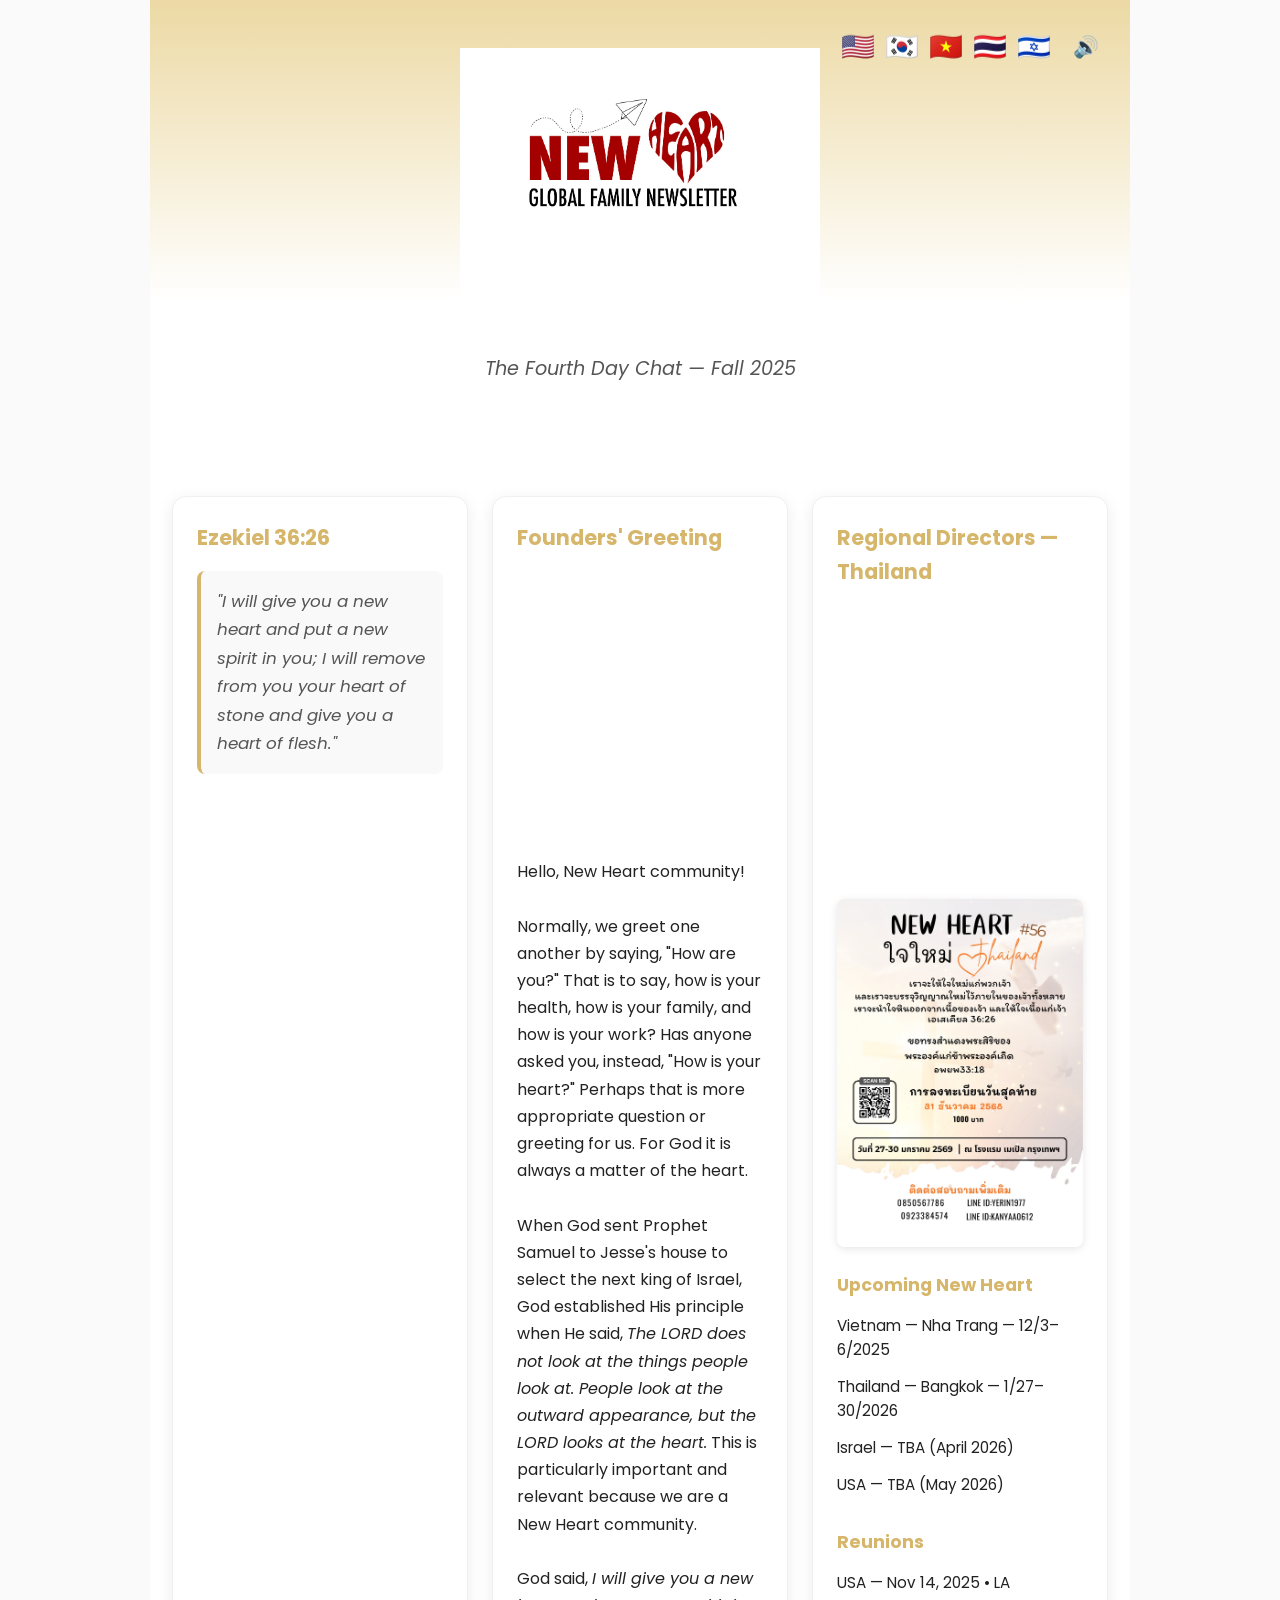
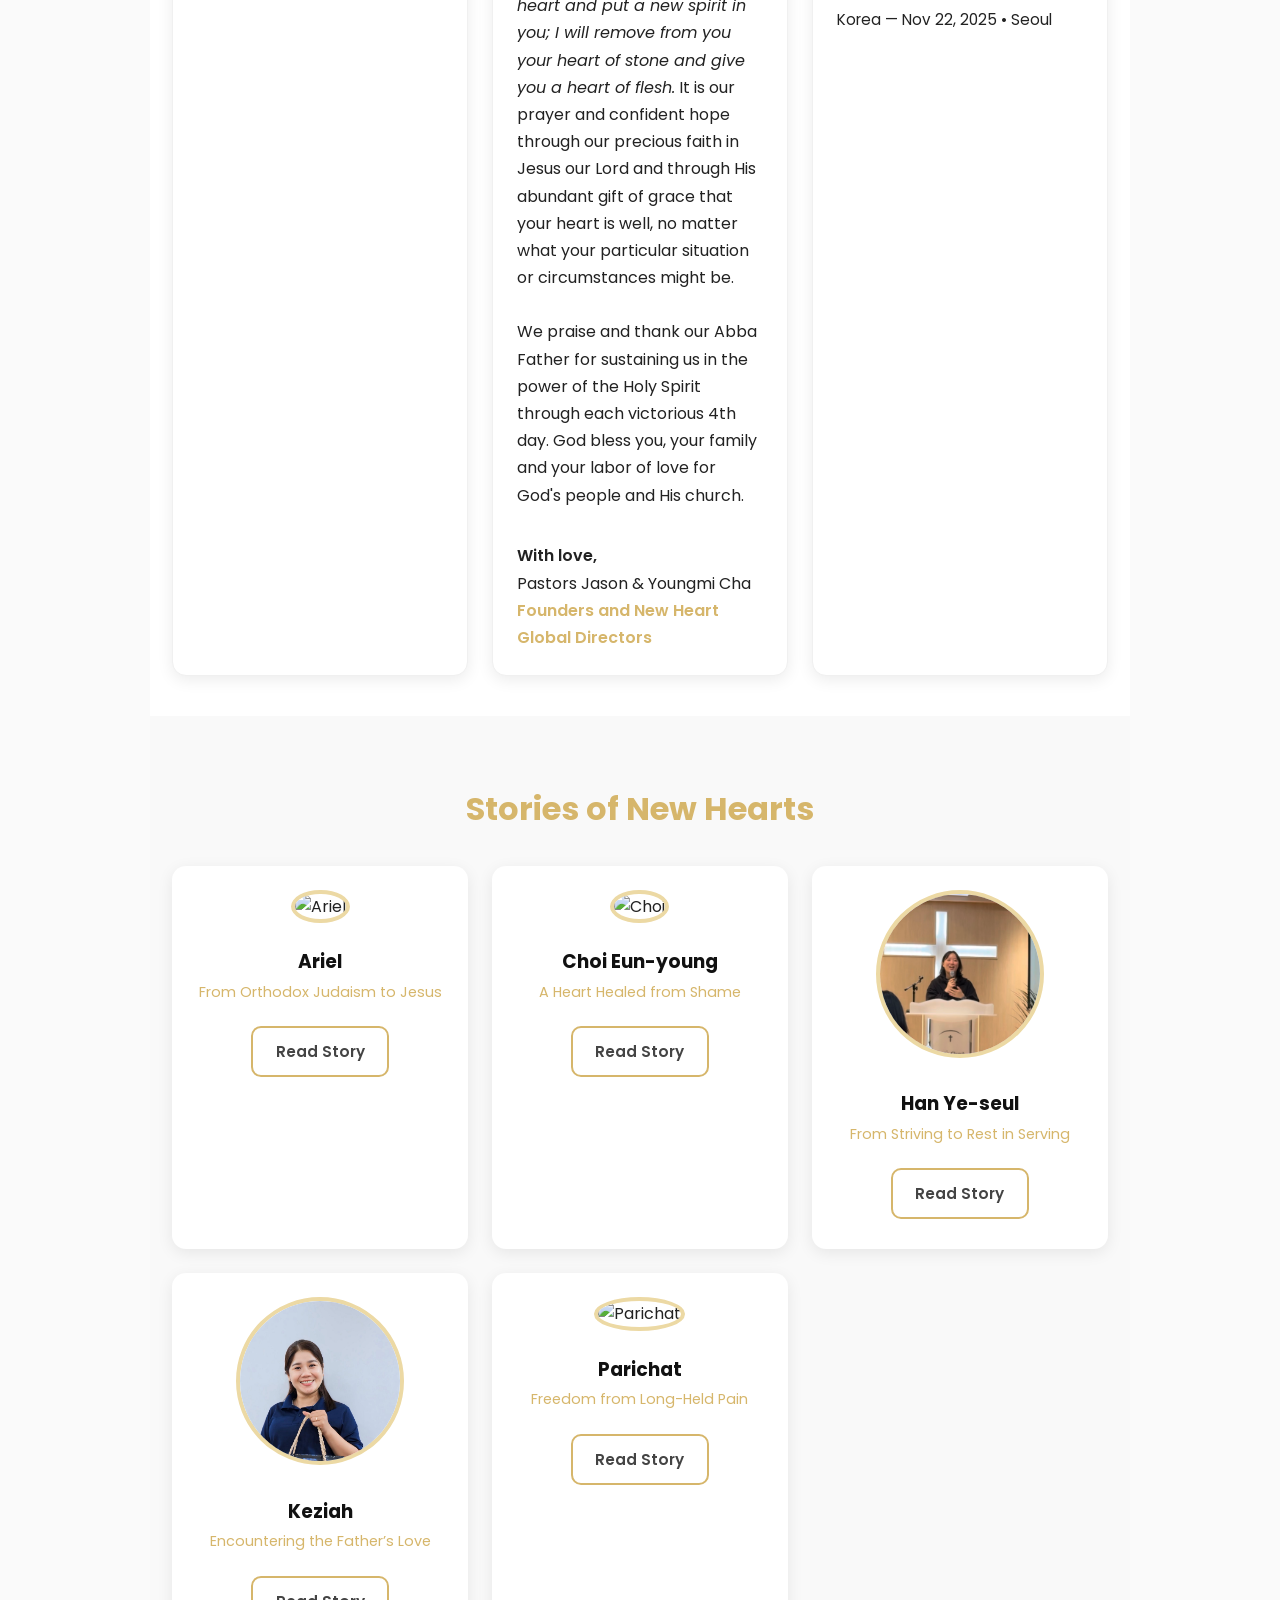
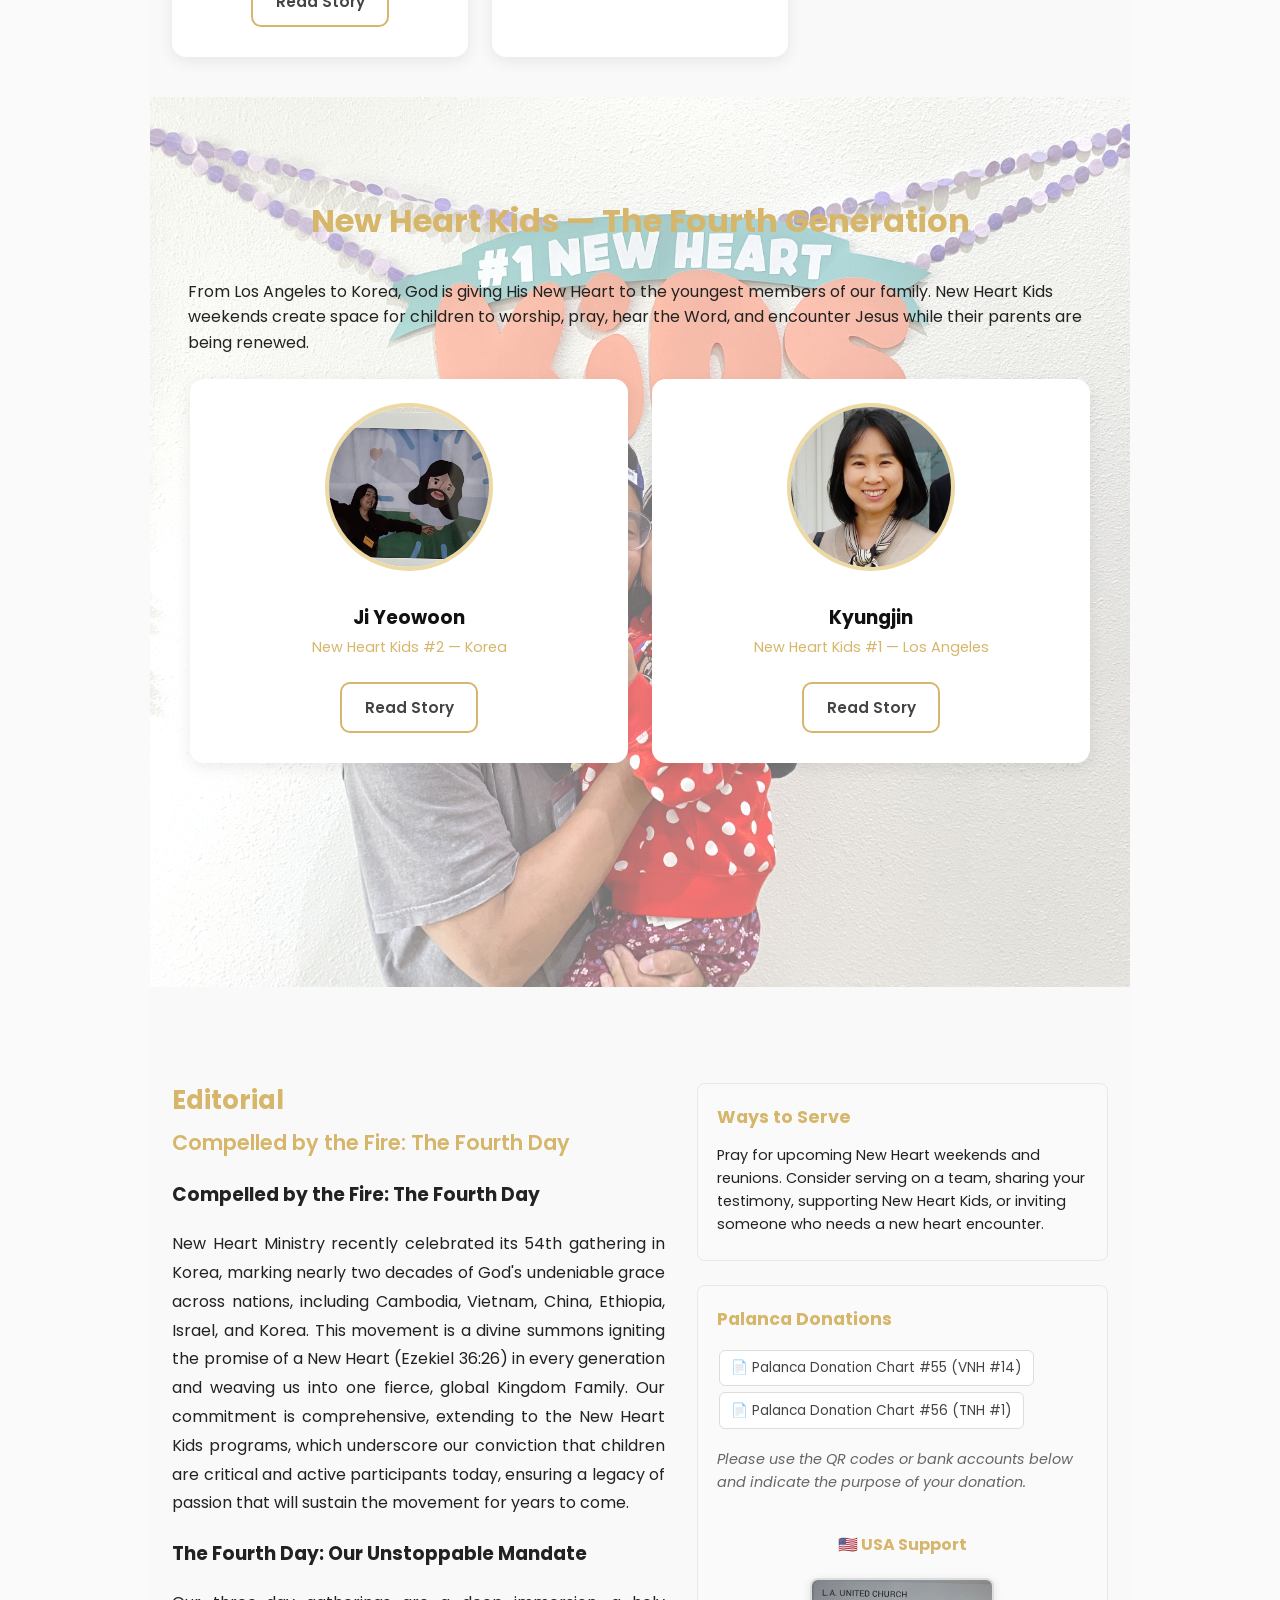
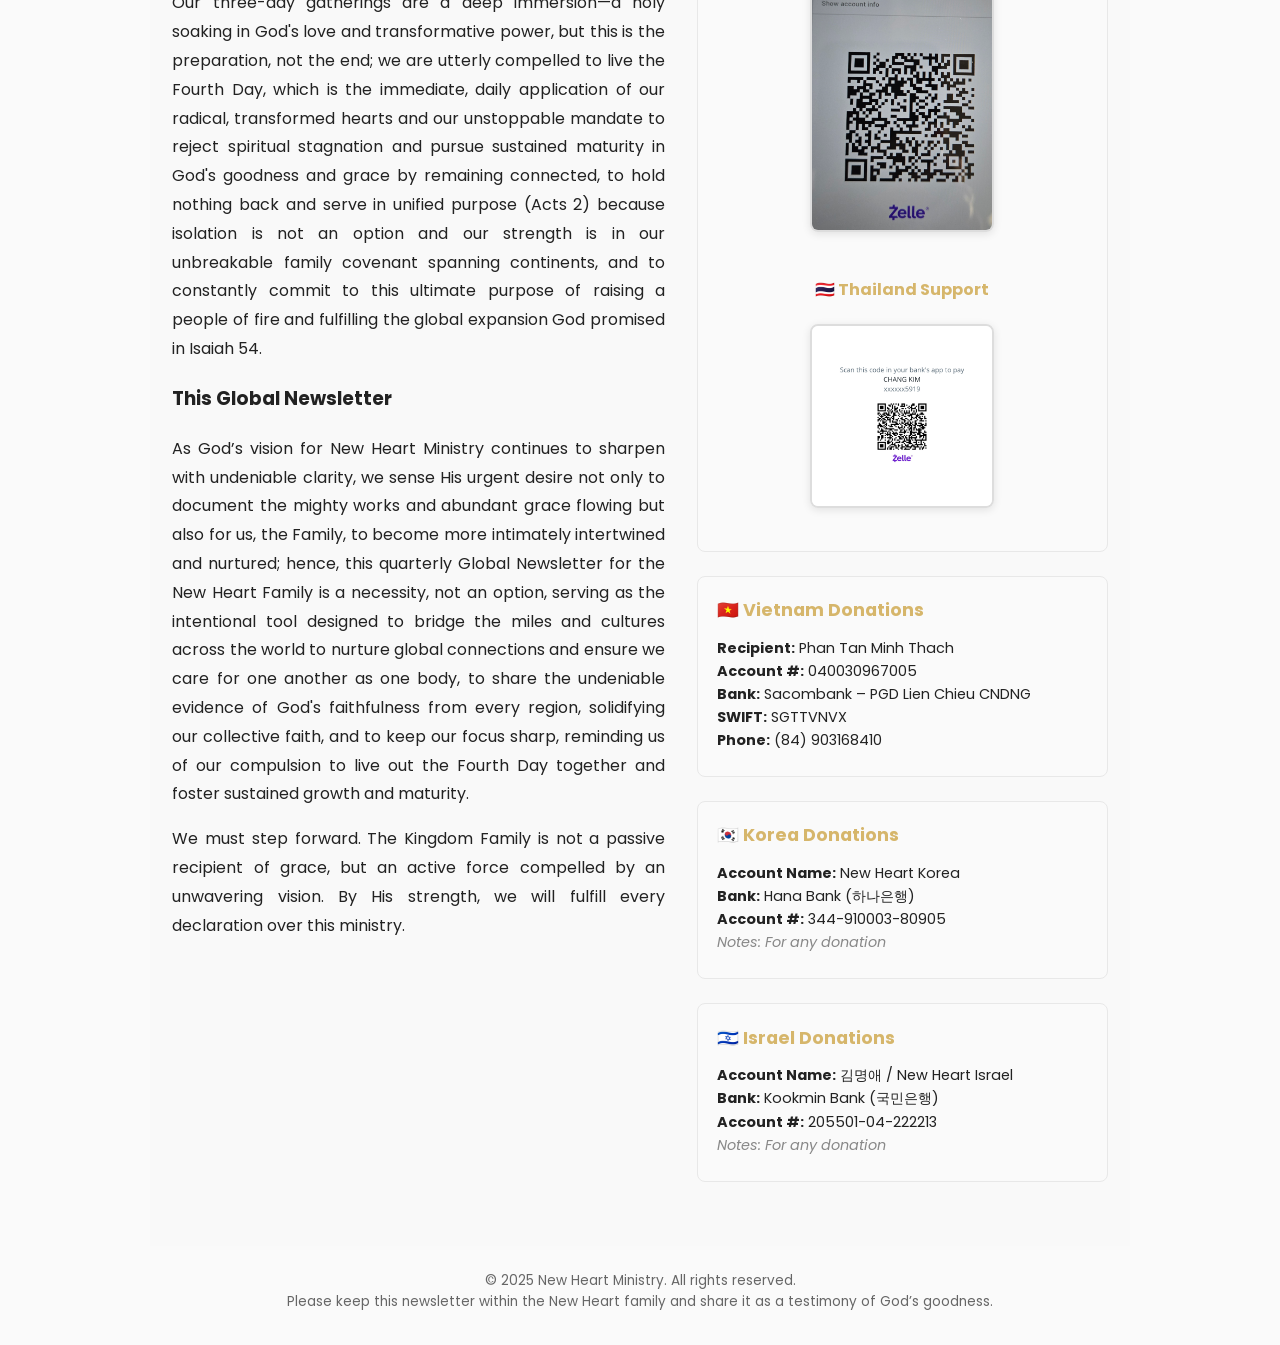
==== commit b6c0d35e: "Refactor New Heart Kids section and editorial titles Refactor CSS classes and update HTML structure " ====
--- a/index.html
+++ b/index.html
@@ -186,7 +186,7 @@
     }
 
     .gold {
-      color: var(--gold);
+      color: #d6b66b;
     }
 
     .verse-block {
@@ -306,7 +306,7 @@
       overflow: hidden;
     }
 
-    .kid-bg-img {
+    .kids-bg-img {
       position: absolute;
       inset: 0;
       width: 100%;
@@ -329,28 +329,12 @@
       padding: 2rem 1rem;
     }
 
-    .kids-stories-large {
+    .kids-grid {
       display: grid;
-      grid-template-columns: repeat(auto-fit, minmax(320px, 1fr));
+      grid-template-columns: repeat(auto-fit, minmax(240px, 1fr));
       gap: 1.5rem;
-      margin-top: 1.5rem;
       max-width: 900px;
-      margin-left: auto;
-      margin-right: auto;
-    }
-
-    .kids-story-card {
-      background: rgba(255, 255, 255, 0.96);
-      border-radius: 14px;
-      padding: 1.5rem;
-      box-shadow: 0 4px 18px rgba(0, 0, 0, 0.15);
-      max-height: 60vh;
-      overflow-y: auto;
-    }
-
-    .kids-story-card h3 {
-      margin-top: 0;
-      color: var(--gold);
+      margin: 1.5rem auto 0;
     }
 
     /* PAGE 4 - EDITORIAL + DONATIONS */
@@ -371,10 +355,18 @@
       }
     }
 
-    .editorial-title {
+    .editorial-section-title {
       color: var(--gold);
-      font-size: 2rem;
+      font-size: 1.6rem;
+      margin-bottom: 0.3rem;
+    }
+
+    .editorial-title-line {
+      color: var(--gold);
+      font-size: 1.3rem;
+      margin-top: 0;
       margin-bottom: 1rem;
+      font-weight: 600;
     }
 
     #editorial-content {
@@ -610,16 +602,22 @@
           greeting for us. For God it is always a matter of the heart.
           <br /><br />
           When God sent Prophet Samuel to Jesse's house to select the next king of Israel,
-          God established His principle when He said, <em>The LORD does not look at the
-          things people look at. People look at the outward appearance, but the LORD looks
-          at the heart.</em> This is particularly important and relevant because we are a
-          New Heart community.
+          God established His principle when He said,
+          <em
+            >The LORD does not look at the things people look at. People look at the
+            outward appearance, but the LORD looks at the heart.</em
+          >
+          This is particularly important and relevant because we are a New Heart
+          community.
           <br /><br />
-          God said, <em>I will give you a new heart and put a new spirit in you; I will
-          remove from you your heart of stone and give you a heart of flesh.</em> It is
-          our prayer and confident hope through our precious faith in Jesus our Lord and
-          through His abundant gift of grace that your heart is well, no matter what your
-          particular situation or circumstances might be.
+          God said,
+          <em
+            >I will give you a new heart and put a new spirit in you; I will remove from
+            you your heart of stone and give you a heart of flesh.</em
+          >
+          It is our prayer and confident hope through our precious faith in Jesus our Lord
+          and through His abundant gift of grace that your heart is well, no matter what
+          your particular situation or circumstances might be.
           <br /><br />
           We praise and thank our Abba Father for sustaining us in the power of the Holy
           Spirit through each victorious 4th day. God bless you, your family and your
@@ -725,33 +723,35 @@
     </div>
   </section>
 
-  <!-- PAGE 3 - NEW HEART KIDS (WITH ROTATING BG & Ji / Kyungjin ONLY) -->
+  <!-- PAGE 3 - NEW HEART KIDS (CARDS + MODALS, ROTATING BG) -->
   <section id="page3">
     <div id="kids-background">
       <img
-        src="assets/img/kid-bg-1.jpeg"
-        class="kid-bg-img"
+        src="assets/img/kids-bg-1.jpeg"
+        class="kids-bg-img"
         alt="New Heart Kids"
         style="opacity: 1"
       />
-      <img src="assets/img/kid-bg-2.jpeg" class="kid-bg-img" alt="New Heart Kids" />
-      <img src="assets/img/kid-bg-3.jpeg" class="kid-bg-img" alt="New Heart Kids" />
-      <img src="assets/img/kid-bg-4.jpeg" class="kid-bg-img" alt="New Heart Kids" />
-      <img src="assets/img/kid-bg-5.jpeg" class="kid-bg-img" alt="New Heart Kids" />
-      <img src="assets/img/kid-bg-6.jpeg" class="kid-bg-img" alt="New Heart Kids" />
-      <img src="assets/img/kid-bg-7.jpeg" class="kid-bg-img" alt="New Heart Kids" />
-      <img src="assets/img/kid-bg-8.jpeg" class="kid-bg-img" alt="New Heart Kids" />
-      <img src="assets/img/kid-bg-9.jpeg" class="kid-bg-img" alt="New Heart Kids" />
-      <img src="assets/img/kid-bg-10.jpeg" class="kid-bg-img" alt="New Heart Kids" />
-      <img src="assets/img/kid-bg-11.jpeg" class="kid-bg-img" alt="New Heart Kids" />
-      <img src="assets/img/kid-bg-12.jpeg" class="kid-bg-img" alt="New Heart Kids" />
-      <img src="assets/img/kid-bg-13.jpeg" class="kid-bg-img" alt="New Heart Kids" />
+      <img src="assets/img/kids-bg-2.jpeg" class="kids-bg-img" alt="New Heart Kids" />
+      <img src="assets/img/kids-bg-3.jpeg" class="kids-bg-img" alt="New Heart Kids" />
+      <img src="assets/img/kids-bg-4.jpeg" class="kids-bg-img" alt="New Heart Kids" />
+      <img src="assets/img/kids-bg-5.jpeg" class="kids-bg-img" alt="New Heart Kids" />
+      <img src="assets/img/kids-bg-6.jpeg" class="kids-bg-img" alt="New Heart Kids" />
+      <img src="assets/img/kids-bg-7.jpeg" class="kids-bg-img" alt="New Heart Kids" />
+      <img src="assets/img/kids-bg-8.jpeg" class="kids-bg-img" alt="New Heart Kids" />
+      <img src="assets/img/kids-bg-9.jpeg" class="kids-bg-img" alt="New Heart Kids" />
+      <img src="assets/img/kids-bg-10.jpeg" class="kids-bg-img" alt="New Heart Kids" />
+      <img src="assets/img/kids-bg-11.jpeg" class="kids-bg-img" alt="New Heart Kids" />
+      <img src="assets/img/kids-bg-12.jpeg" class="kids-bg-img" alt="New Heart Kids" />
+      <img src="assets/img/kids-bg-13.jpeg" class="kids-bg-img" alt="New Heart Kids" />
     </div>
 
     <div id="kids-overlay"></div>
 
     <div id="kids-content">
-      <h2 class="section-title" id="kids-title">New Heart Kids</h2>
+      <h2 class="section-title" id="kids-title">
+        New Heart Kids — The Fourth Generation
+      </h2>
 
       <p id="kids-intro">
         From Los Angeles to Korea, God is giving His New Heart to the youngest members of
@@ -759,181 +759,25 @@
         hear the Word, and encounter Jesus while their parents are being renewed.
       </p>
 
-      <div class="kids-stories-large">
-        <!-- Ji full story -->
-        <div class="kids-story-card">
-          <h3>New Heart Kids #2 — Ji Yeowoon</h3>
-          <p>
-            Hello! I'm Ji Yeowoon, who served as the general affairs coordinator for New
-            Heart Kids. This year, New Heart Kids was conducted in Korea for the first
-            time, and although we were in the same location, we adjusted our schedules to
-            avoid running into each other, so I think you probably had no idea what we
-            were up to 🙂
-          </p>
-          <p>
-            This year, New Heart Kids had a total of 22 children, ages 0 to 12, along with
-            10 teachers spending time together. Since everything was a first, it wasn't
-            just the teachers who felt nervous. The children, who had spent the entire day
-            away from their guardians, also met us on that first day, tension written on
-            their faces.
-          </p>
-          <p>
-            After dinner, we gathered to introduce ourselves and greet each other, then
-            asked the questions: "What is this place for? Why did we come here today?"
-            Answers like "To worship!" "To pray!" "To play!" came out, and then one child
-            shouted, "To do missions!" It was an answer that gave us great insight.
-          </p>
-          <p>
-            It wouldn't be an exaggeration to say that New Heart Kids was full of
-            discomfort. Of course, the same goes for adult New Heart. Let me give you some
-            examples of what I mean. First, the sleeping arrangements change. Stay with
-            people you've never met before in places that are uncomfortable rather than
-            cozy. You can't control your own schedule. While the meals and refreshments
-            are excellent, it's not a system where you can choose and order the menu you
-            want.
-          </p>
-          <p>
-            Let me get closer to the children's perspective. You might want to be quiet,
-            but your surroundings might be noisy; you might want to run around, but there
-            are times when you have to sit still. Because various ages are mixed, you
-            can't behave as you would with your friends, and you always need to be
-            careful.
-          </p>
-          <p>
-            You have to wake up earlier than usual, and even though you eat meals from
-            morning to evening, you can't see your mom or dad, and someone you've never
-            met even bathes you. Elementary school students had to turn in their cell
-            phones, too. There's a TV right in front of you, but it's not turned on unless
-            it's the designated time. Even then, all the content you can watch is
-            Jesus-related.
-          </p>
-          <p>
-            Many things you could do at home couldn't be done here. It even rained
-            continuously so that we couldn't do outdoor activities. The list would be
-            endless.
-          </p>
-          <p>
-            What did the children do? Amazingly, the children complied with instructions
-            and endured many situations. Of course, this doesn't mean they "happily and
-            obediently listened." When they didn't like something, they said so,
-            sometimes asked "Why?", asked for something different, and there were
-            naturally children who acted according to their own stubbornness. Some cried
-            because they missed their moms.
-          </p>
-          <p>
-            Nevertheless, isn't it truly amazing that the children made it through all 3
-            nights and 4 days together without any safety incidents! If the children
-            hadn't been obedient, we really couldn't have made it to the end. At the end,
-            they were sad about going home and even said, "Will you do this again next
-            year? I want to come again!"
-          </p>
-          <p>
-            As we prepared for New Heart Kids, the teachers had the mindset that we needed
-            to "teach the children something to remember." We heard a lot from the
-            leadership that New Heart Kids is not simply "childcare." So we really worked
-            hard to design, plan, and prepare programs, but aside from delivering the
-            Word, it's hard to say things went properly. More than half of the
-            small-group/large-group activities and games we prepared for the children
-            never even came out.
-          </p>
-          <p>
-            We didn't realize that the distance to the chapel and the time it would take
-            to put umbrellas over each child one by one would be so far. Adjusting times
-            and avoiding the adult candidates so as not to run into them also required
-            quite a bit of attention. At least from a human perspective, one could
-            evaluate that things didn't proceed according to plan.
-          </p>
-          <p>
-            However, I believe that God's plan was completely fulfilled. Personally, I
-            think these 3 nights and 4 days of children rubbing shoulders might have been
-            God's plan. Children living in modern society today rarely have opportunities
-            to experience this kind of environment. Especially for preschool children,
-            there would be even fewer such opportunities. It must have been a really big
-            challenge for all the children.
-          </p>
-          <p>
-            Also, even though we were physically separated from the adults, it was
-            profoundly moving to feel often that we were tied together as one with adult
-            New Heart, going forward together. Do you remember the children singing
-            "Grace"? Actually, none of us participated in the Loyoloom worship, so we
-            never imagined the adult candidates would sing this song. But when we went
-            back later, it was on the list. As an aside, most of them were 6–9 years old,
-            with the oldest being 12, so singing the "Grace" hymn seems really cute 😁
-          </p>
-          <p>
-            What do you think? Don't you think we really went "on a mission"? New Heart
-            Kids spent time being grateful for what was given, even in truly lacking,
-            uncomfortable, and poor conditions, laughing and enjoying together, and
-            rubbing shoulders closely. They learned to pray, sang praises, heard and
-            shared the Word, learned worship, and spent all their days in God. All these
-            things were possible because the children followed along so well. Especially
-            without the Holy Spirit's presence, all of this would have been impossible,
-            and there would have been no desire to return to such an uncomfortable place.
-          </p>
-          <p>
-            You've probably heard many times the phrase, "Looking back after New Heart
-            ended, everything was grace." It was the same for us. A sister who had to care
-            for her four and five year-old son and daughter while pregnant with her third
-            child, a sister who returned as a New Heart team member after 13 years but
-            couldn't go anywhere because she came with her 12-month-old child who was shy
-            around strangers, a sister who had to deliver the Word to the children while
-            holding her child because the child severely refused to be separated from mom,
-            a mother who barely left room 101 of the accommodation because she was cooking
-            meals for the children as a first-time team member, dads who had to rush in to
-            bathe the boys while playing outside, etc... It seems like every single one of
-            our team members was in a not-easy situation.
-          </p>
-          <p>
-            Nevertheless, when we shared feedback at the end, instead of anyone
-            complaining about how hard it was in the poor environment, we exchanged words
-            of gratitude and grace. Especially from my perspective, when I suddenly had to
-            change the schedule or insert an unplanned one, everyone who willingly said
-            okay when I visited and asked them to do something was grateful. There were no
-            team members blaming others. We encouraged, motivated, and showed
-            consideration for one another, recognizing each other's weaknesses.
-          </p>
-          <p>
-            We were truly united in one heart when we shared impressions of being moved by
-            each other's actions. I'm grateful that we had a living experience of becoming
-            the beautiful body of the Lord. And above all, all the teachers naturally
-            talked about their next plans to improve what was lacking this time, saying
-            "Next year~". I'm promoting that many people should join the Kids team next
-            year, who want to do this again 😆
-          </p>
+      <div class="kids-grid">
+        <!-- Ji card -->
+        <div class="story-card">
+          <img src="assets/img/ji.jpeg" alt="Ji Yeowoon" class="story-photo" />
+          <h3 class="story-name">Ji Yeowoon</h3>
+          <div class="story-role">New Heart Kids #2 — Korea</div>
+          <button class="open-modal glow-btn" data-target="#modal-ji">
+            Read Story
+          </button>
         </div>
 
-        <!-- Kyungjin full story -->
-        <div class="kids-story-card">
-          <h3>New Heart Kids #1 — Kyungjin</h3>
-          <p>
-            In May 2025, God opened a beautiful new chapter as we launched New Heart Kids
-            #1 in Los Angeles. It was a long-awaited dream within the New Heart community
-            to see all generations blessed through New Heart, and it was incredible to
-            witness how God opened the door to make this dream a reality.
-          </p>
-          <p>
-            When I first joined New Heart Kids, my heart was especially for young parents.
-            As a mother of four, I remembered the seasons when I felt spiritually dry and
-            left out while raising my little ones. I wanted to serve in a way that would
-            give parents space to be renewed and restored in God’s presence.
-          </p>
-          <p>
-            But as I served, God expanded my heart to embrace their children as well.
-            Serving about twenty children, from toddlers to preteens, I saw firsthand how
-            deeply God treasures each one of these young children. His desire is to raise
-            and equip them as future leaders within the New Heart community.
-          </p>
-          <p>
-            There were certainly challenging moments, but through it all, I witnessed both
-            parents and children receiving one new heart through the Holy Spirit by the
-            end of those three days.
-          </p>
-          <p>
-            With that same heart and encouragement, I was overjoyed to hear that we had
-            New Heart Kids #2 in Korea in October. I believe this is God’s confirmation of
-            His will to call us as a “family” and to give His New Heart to all
-            generations.
-          </p>
+        <!-- Kyungjin card -->
+        <div class="story-card">
+          <img src="assets/img/kyungjin.jpeg" alt="Kyungjin" class="story-photo" />
+          <h3 class="story-name">Kyungjin</h3>
+          <div class="story-role">New Heart Kids #1 — Los Angeles</div>
+          <button class="open-modal glow-btn" data-target="#modal-kyungjin">
+            Read Story
+          </button>
         </div>
       </div>
     </div>
@@ -944,9 +788,12 @@
     <div class="page4-grid">
       <!-- Editorial -->
       <article>
-        <h2 class="editorial-title" id="editorial-title">
+        <h2 class="editorial-section-title" id="editorial-section-title">
+          Editorial
+        </h2>
+        <h3 class="editorial-title-line" id="editorial-title-line">
           Compelled by the Fire: The Fourth Day
-        </h2>
+        </h3>
         <div id="editorial-content">
           <h3 id="editorial-h1">Compelled by the Fire: The Fourth Day</h3>
           <p id="editorial-p1">
@@ -1107,7 +954,7 @@
     </div>
   </footer>
 
-  <!-- ===== MODALS (ADULT STORIES ONLY) ===== -->
+  <!-- ===== MODALS (ADULT STORIES + KIDS STORIES) ===== -->
 
   <!-- Ariel -->
   <div class="modal" id="modal-ariel">
@@ -1507,6 +1354,190 @@
     </div>
   </div>
 
+  <!-- Ji (Kids) -->
+  <div class="modal" id="modal-ji">
+    <div class="modal-content">
+      <button class="close-modal" aria-label="Close">×</button>
+      <button class="modal-speak-btn" type="button" title="Listen to this story">
+        🔊
+      </button>
+
+      <h2>Ji Yeowoon — New Heart Kids #2 (Korea)</h2>
+
+      <p>
+        Hello! I'm Ji Yeowoon, who served as the general affairs coordinator for New Heart
+        Kids. This year, New Heart Kids was conducted in Korea for the first time, and
+        although we were in the same location, we adjusted our schedules to avoid running
+        into each other, so I think you probably had no idea what we were up to 🙂
+      </p>
+      <p>
+        This year, New Heart Kids had a total of 22 children, ages 0 to 12, along with 10
+        teachers spending time together. Since everything was a first, it wasn't just the
+        teachers who felt nervous. The children, who had spent the entire day away from
+        their guardians, also met us on that first day, tension written on their faces.
+      </p>
+      <p>
+        After dinner, we gathered to introduce ourselves and greet each other, then asked
+        the questions: "What is this place for? Why did we come here today?" Answers like
+        "To worship!" "To pray!" "To play!" came out, and then one child shouted, "To do
+        missions!" It was an answer that gave us great insight.
+      </p>
+      <p>
+        It wouldn't be an exaggeration to say that New Heart Kids was full of discomfort.
+        Of course, the same goes for adult New Heart. Let me give you some examples of
+        what I mean. First, the sleeping arrangements change. Stay with people you've
+        never met before in places that are uncomfortable rather than cozy. You can't
+        control your own schedule. While the meals and refreshments are excellent, it's
+        not a system where you can choose and order the menu you want.
+      </p>
+      <p>
+        Let me get closer to the children's perspective. You might want to be quiet, but
+        your surroundings might be noisy; you might want to run around, but there are
+        times when you have to sit still. Because various ages are mixed, you can't
+        behave as you would with your friends, and you always need to be careful.
+      </p>
+      <p>
+        You have to wake up earlier than usual, and even though you eat meals from
+        morning to evening, you can't see your mom or dad, and someone you've never met
+        even bathes you. Elementary school students had to turn in their cell phones,
+        too. There's a TV right in front of you, but it's not turned on unless it's the
+        designated time. Even then, all the content you can watch is Jesus-related.
+      </p>
+      <p>
+        Many things you could do at home couldn't be done here. It even rained
+        continuously so that we couldn't do outdoor activities. The list would be
+        endless.
+      </p>
+      <p>
+        What did the children do? Amazingly, the children complied with instructions and
+        endured many situations. Of course, this doesn't mean they "happily and obediently
+        listened." When they didn't like something, they said so, sometimes asked "Why?",
+        asked for something different, and there were naturally children who acted
+        according to their own stubbornness. Some cried because they missed their moms.
+      </p>
+      <p>
+        Nevertheless, isn't it truly amazing that the children made it through all 3
+        nights and 4 days together without any safety incidents! If the children hadn't
+        been obedient, we really couldn't have made it to the end. At the end, they were
+        sad about going home and even said, "Will you do this again next year? I want to
+        come again!"
+      </p>
+      <p>
+        As we prepared for New Heart Kids, the teachers had the mindset that we needed to
+        "teach the children something to remember." We heard a lot from the leadership
+        that New Heart Kids is not simply "childcare." So we really worked hard to
+        design, plan, and prepare programs, but aside from delivering the Word, it's hard
+        to say things went properly. More than half of the small-group/large-group
+        activities and games we prepared for the children never even came out.
+      </p>
+      <p>
+        We didn't realize that the distance to the chapel and the time it would take to
+        put umbrellas over each child one by one would be so far. Adjusting times and
+        avoiding the adult candidates so as not to run into them also required quite a
+        bit of attention. At least from a human perspective, one could evaluate that
+        things didn't proceed according to plan.
+      </p>
+      <p>
+        However, I believe that God's plan was completely fulfilled. Personally, I think
+        these 3 nights and 4 days of children rubbing shoulders might have been God's
+        plan. Children living in modern society today rarely have opportunities to
+        experience this kind of environment. Especially for preschool children, there
+        would be even fewer such opportunities. It must have been a really big challenge
+        for all the children.
+      </p>
+      <p>
+        Also, even though we were physically separated from the adults, it was profoundly
+        moving to feel often that we were tied together as one with adult New Heart,
+        going forward together. Do you remember the children singing "Grace"? Actually,
+        none of us participated in the Loyoloom worship, so we never imagined the adult
+        candidates would sing this song. But when we went back later, it was on the list.
+        As an aside, most of them were 6–9 years old, with the oldest being 12, so
+        singing the "Grace" hymn seems really cute 😁
+      </p>
+      <p>
+        What do you think? Don't you think we really went "on a mission"? New Heart Kids
+        spent time being grateful for what was given, even in truly lacking,
+        uncomfortable, and poor conditions, laughing and enjoying together, and rubbing
+        shoulders closely. They learned to pray, sang praises, heard and shared the Word,
+        learned worship, and spent all their days in God. All these things were possible
+        because the children followed along so well. Especially without the Holy Spirit's
+        presence, all of this would have been impossible, and there would have been no
+        desire to return to such an uncomfortable place.
+      </p>
+      <p>
+        You've probably heard many times the phrase, "Looking back after New Heart ended,
+        everything was grace." It was the same for us. A sister who had to care for her
+        four and five year-old son and daughter while pregnant with her third child, a
+        sister who returned as a New Heart team member after 13 years but couldn't go
+        anywhere because she came with her 12-month-old child who was shy around
+        strangers, a sister who had to deliver the Word to the children while holding her
+        child because the child severely refused to be separated from mom, a mother who
+        barely left room 101 of the accommodation because she was cooking meals for the
+        children as a first-time team member, dads who had to rush in to bathe the boys
+        while playing outside, etc... It seems like every single one of our team members
+        was in a not-easy situation.
+      </p>
+      <p>
+        Nevertheless, when we shared feedback at the end, instead of anyone complaining
+        about how hard it was in the poor environment, we exchanged words of gratitude
+        and grace. Especially from my perspective, when I suddenly had to change the
+        schedule or insert an unplanned one, everyone who willingly said okay when I
+        visited and asked them to do something was grateful. There were no team members
+        blaming others. We encouraged, motivated, and showed consideration for one
+        another, recognizing each other's weaknesses.
+      </p>
+      <p>
+        We were truly united in one heart when we shared impressions of being moved by
+        each other's actions. I'm grateful that we had a living experience of becoming
+        the beautiful body of the Lord. And above all, all the teachers naturally talked
+        about their next plans to improve what was lacking this time, saying "Next
+        year~". I'm promoting that many people should join the Kids team next year, who
+        want to do this again 😆
+      </p>
+    </div>
+  </div>
+
+  <!-- Kyungjin (Kids) -->
+  <div class="modal" id="modal-kyungjin">
+    <div class="modal-content">
+      <button class="close-modal" aria-label="Close">×</button>
+      <button class="modal-speak-btn" type="button" title="Listen to this story">
+        🔊
+      </button>
+
+      <h2>Kyungjin — New Heart Kids #1 (Los Angeles)</h2>
+
+      <p>
+        In May 2025, God opened a beautiful new chapter as we launched New Heart Kids #1
+        in Los Angeles. It was a long-awaited dream within the New Heart community to see
+        all generations blessed through New Heart, and it was incredible to witness how
+        God opened the door to make this dream a reality.
+      </p>
+      <p>
+        When I first joined New Heart Kids, my heart was especially for young parents. As
+        a mother of four, I remembered the seasons when I felt spiritually dry and left
+        out while raising my little ones. I wanted to serve in a way that would give
+        parents space to be renewed and restored in God’s presence.
+      </p>
+      <p>
+        But as I served, God expanded my heart to embrace their children as well. Serving
+        about twenty children, from toddlers to preteens, I saw firsthand how deeply God
+        treasures each one of these young children. His desire is to raise and equip them
+        as future leaders within the New Heart community.
+      </p>
+      <p>
+        There were certainly challenging moments, but through it all, I witnessed both
+        parents and children receiving one new heart through the Holy Spirit by the end
+        of those three days.
+      </p>
+      <p>
+        With that same heart and encouragement, I was overjoyed to hear that we had New
+        Heart Kids #2 in Korea in October. I believe this is God’s confirmation of His
+        will to call us as a “family” and to give His New Heart to all generations.
+      </p>
+    </div>
+  </div>
+
   <!-- ========= SCRIPT (LANGUAGE, MODALS, AUDIO, KIDS BG) ========= -->
   <script>
     /* ========= HELPER ========= */
@@ -1527,8 +1558,8 @@
         reunionsTitle: "Reunions",
         storiesTitle: "Stories of New Hearts",
         readStory: "Read Story",
-        kidsTitle: "New Heart Kids",
-        editorialTitle: "Compelled by the Fire: The Fourth Day",
+        kidsTitle: "New Heart Kids — The Fourth Generation",
+        editorialSectionTitle: "Editorial",
         serveTitle: "Ways to Serve",
         palancaTitle: "Palanca Donations",
         qrInstruction:
@@ -1548,8 +1579,8 @@
         reunionsTitle: "리유니언",
         storiesTitle: "새 마음 이야기",
         readStory: "간증 읽기",
-        kidsTitle: "뉴하트 키즈",
-        editorialTitle: "불에 붙들린 네 번째 날",
+        kidsTitle: "뉴하트 키즈 — 네 번째 세대",
+        editorialSectionTitle: "에디토리얼",
         serveTitle: "섬길 수 있는 방법",
         palancaTitle: "팔랑카 헌금",
         qrInstruction:
@@ -1569,8 +1600,8 @@
         reunionsTitle: "Hội Ngộ",
         storiesTitle: "Những Tấm Lòng Mới",
         readStory: "Đọc Lời Chứng",
-        kidsTitle: "New Heart Kids",
-        editorialTitle: "Bị Lửa Thúc Dục: Ngày Thứ Tư",
+        kidsTitle: "New Heart Kids — Thế Hệ Thứ Tư",
+        editorialSectionTitle: "Bài Biên Tập",
         serveTitle: "Những Cách Phục Vụ",
         palancaTitle: "Palanca & Dâng Hiến",
         qrInstruction:
@@ -1590,8 +1621,8 @@
         reunionsTitle: "การนัดพบ",
         storiesTitle: "เรื่องราวหัวใจใหม่",
         readStory: "อ่านคำพยาน",
-        kidsTitle: "New Heart Kids",
-        editorialTitle: "ถูกไฟผลักดัน: วันที่สี่",
+        kidsTitle: "New Heart Kids — เจเนอเรชันที่สี่",
+        editorialSectionTitle: "บทบรรณาธิการ",
         serveTitle: "วิธีการรับใช้",
         palancaTitle: "Palanca & การถวาย",
         qrInstruction:
@@ -1611,8 +1642,8 @@
         reunionsTitle: "מפגשי בוגרים",
         storiesTitle: "סיפורי לב חדש",
         readStory: "קרא עדות",
-        kidsTitle: "New Heart Kids",
-        editorialTitle: "נמשכים באש: היום הרביעי",
+        kidsTitle: "New Heart Kids — הדור הרביעי",
+        editorialSectionTitle: "מאמר מערכת",
         serveTitle: "דרכים לשרת",
         palancaTitle: "פלנקה ונתינה",
         qrInstruction:
@@ -1636,7 +1667,7 @@
       safeSetText("reunions-title", t.reunionsTitle);
       safeSetText("stories-title", t.storiesTitle);
       safeSetText("kids-title", t.kidsTitle);
-      safeSetText("editorial-title", t.editorialTitle);
+      safeSetText("editorial-section-title", t.editorialSectionTitle);
       safeSetText("serve-title", t.serveTitle);
       safeSetText("palanca-title", t.palancaTitle);
       safeSetText("qr-instruction", t.qrInstruction);
@@ -1755,12 +1786,11 @@
 
     /* ========= KIDS BACKGROUND ROTATION ========= */
     (function setupKidsBackgroundRotation() {
-      const bgImages = document.querySelectorAll(".kid-bg-img");
+      const bgImages = document.querySelectorAll(".kids-bg-img");
       if (!bgImages || bgImages.length < 2) return;
 
       let current = 0;
       bgImages.forEach((img, idx) => {
-        // first one might already be style="opacity:1", that's fine
         if (idx !== 0) img.style.opacity = "0";
       });
 
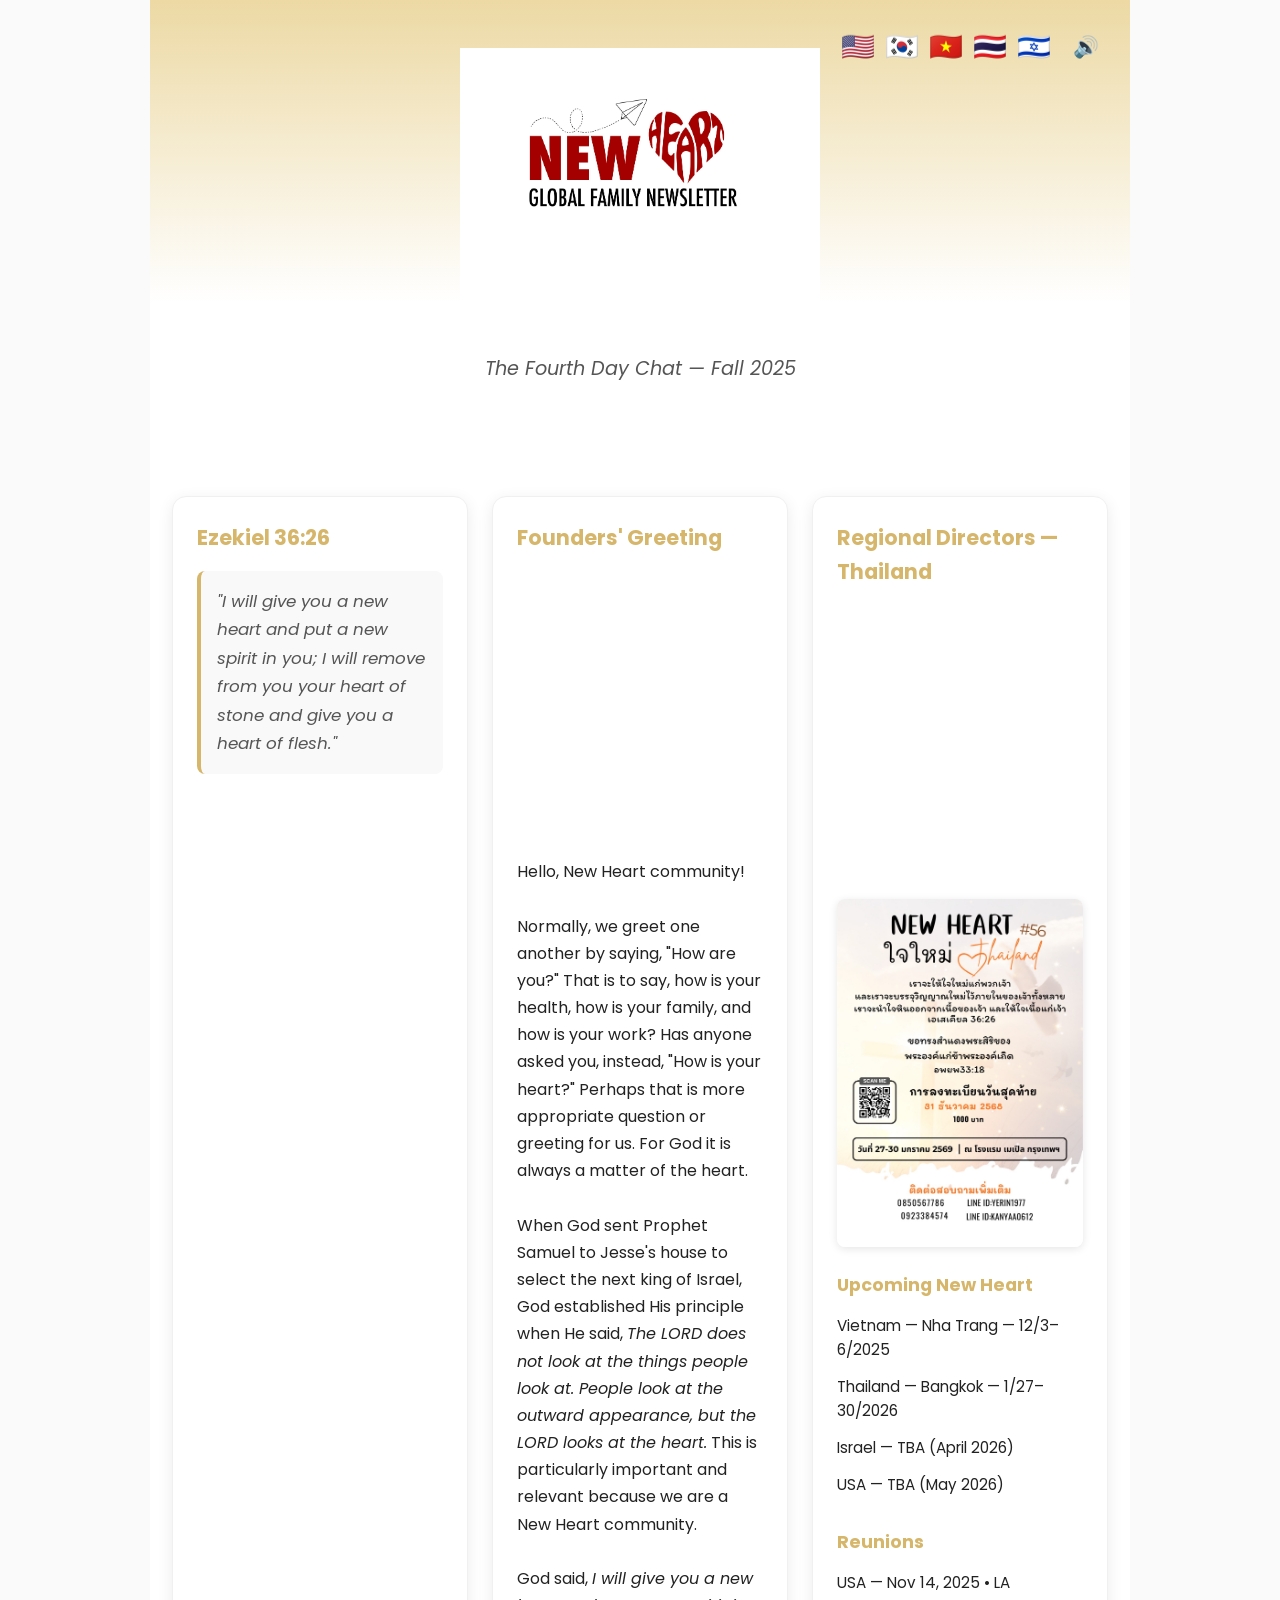
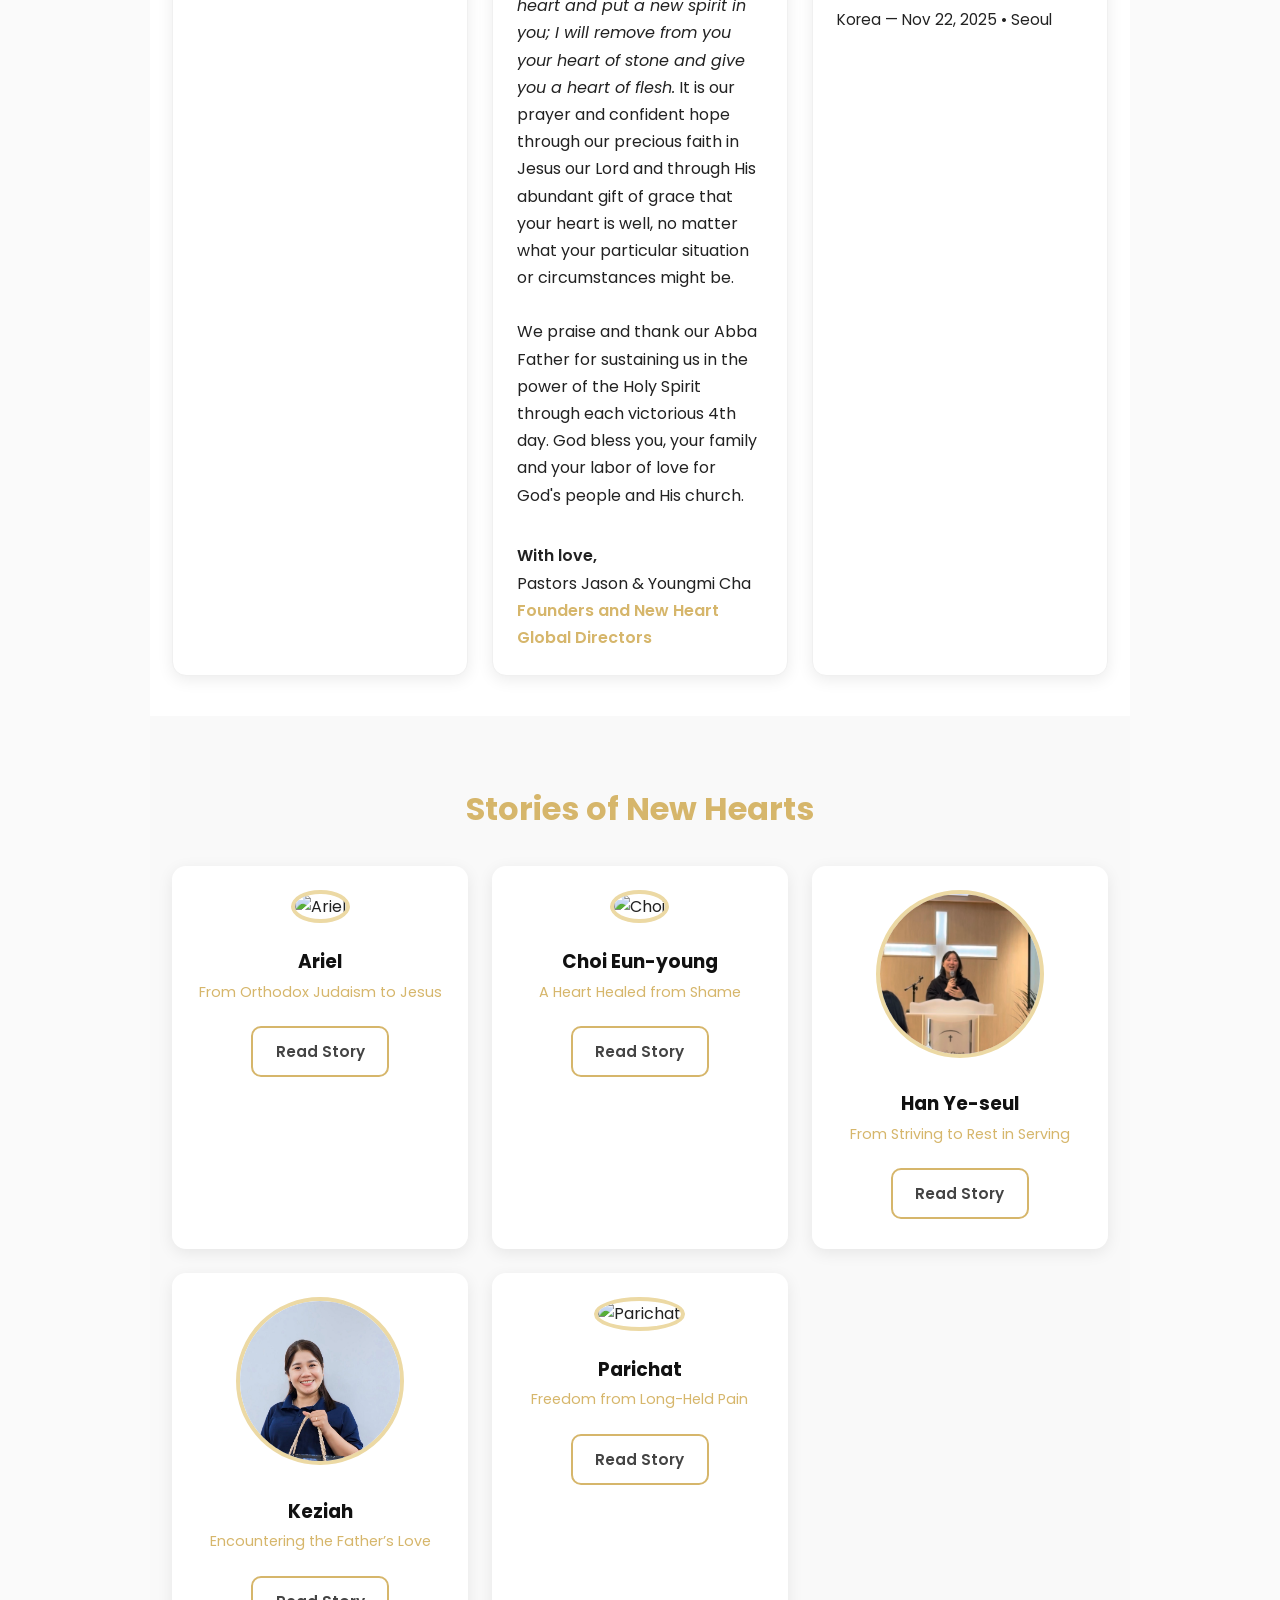
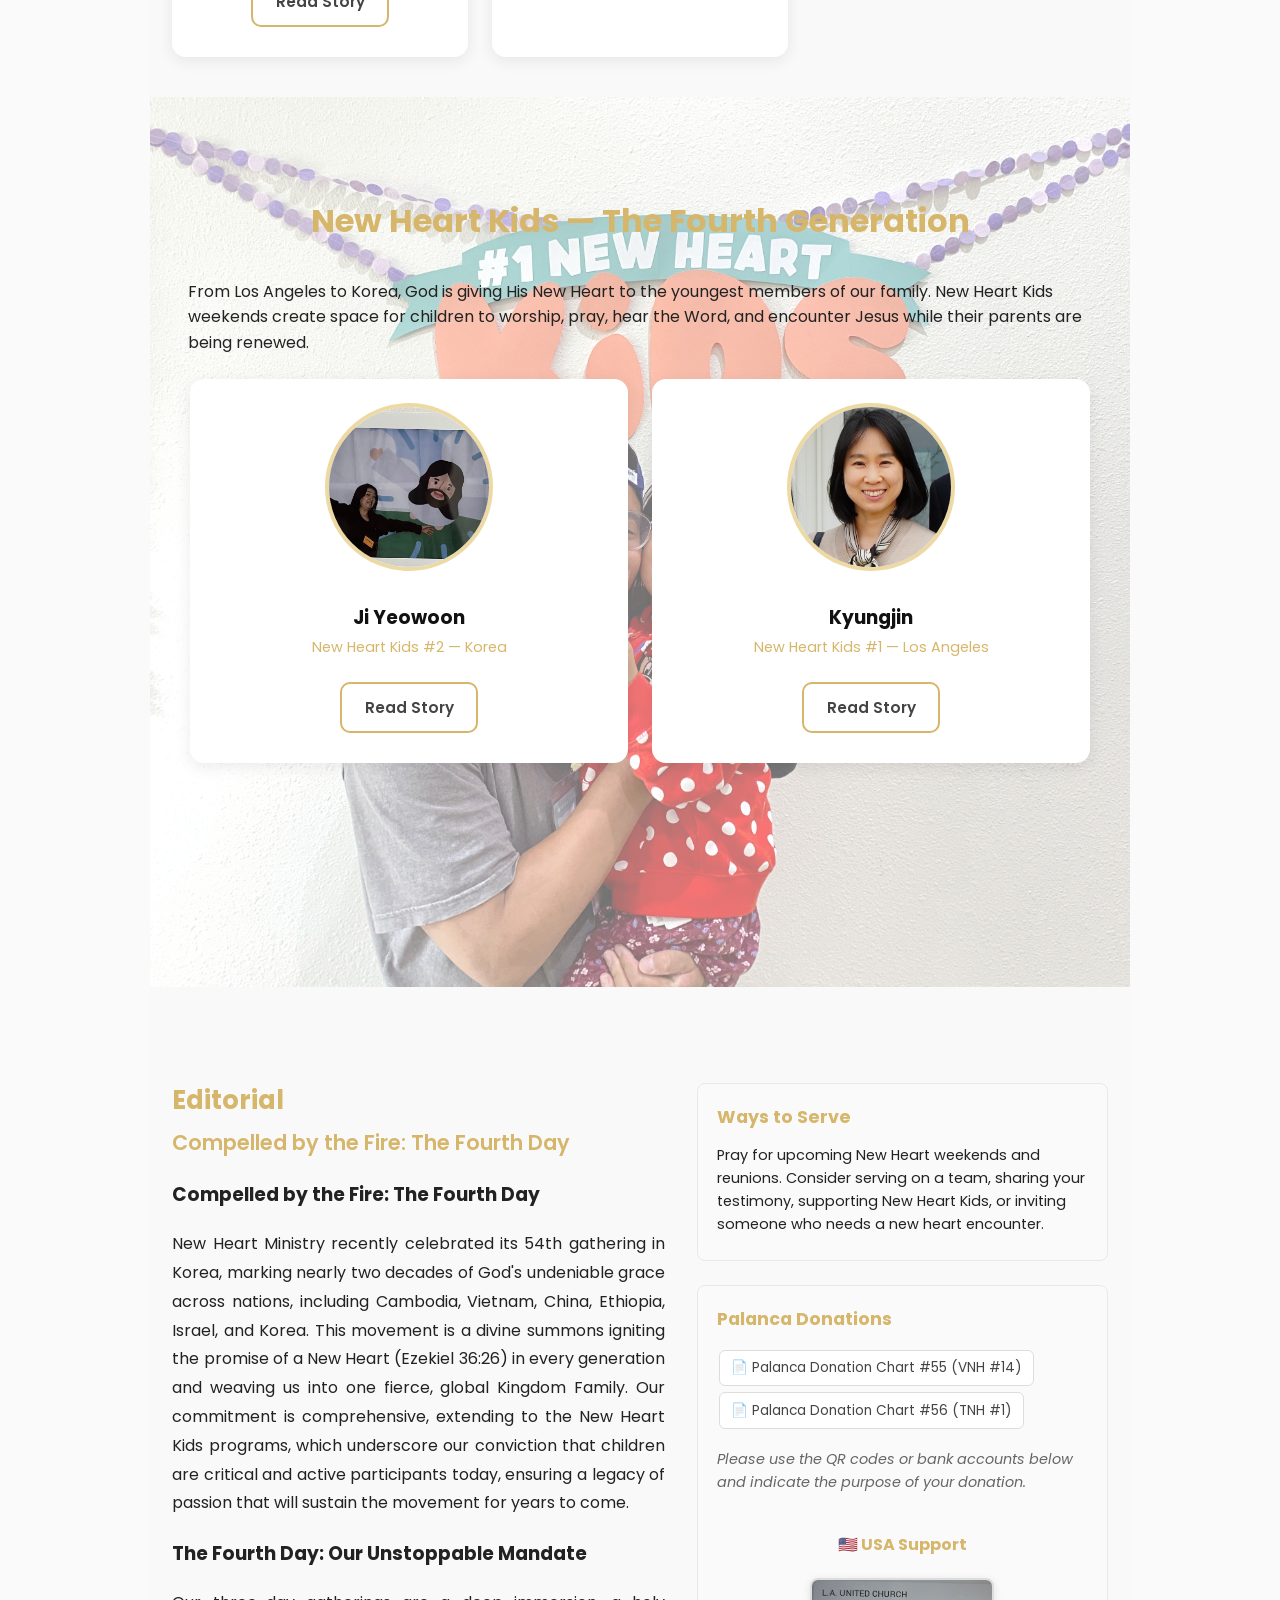
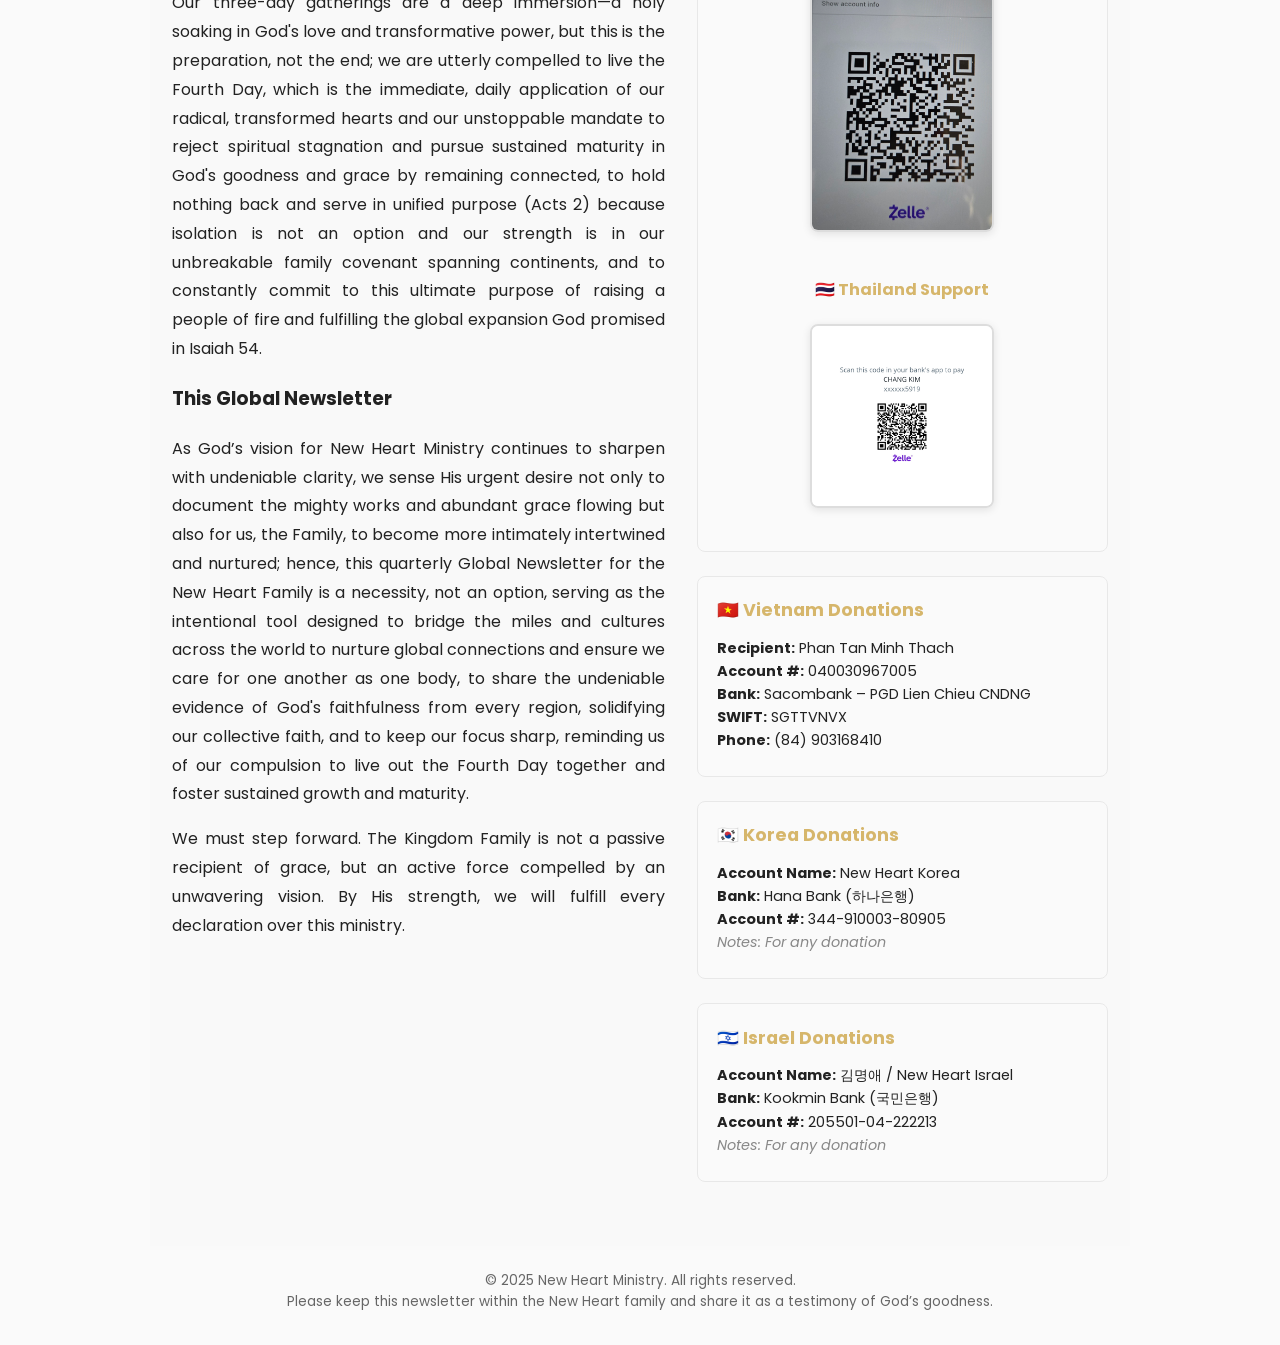
==== commit 3707a930: "Refactor script section and improve translations" ====
--- a/index.html
+++ b/index.html
@@ -1539,267 +1539,438 @@
   </div>
 
   <!-- ========= SCRIPT (LANGUAGE, MODALS, AUDIO, KIDS BG) ========= -->
-  <script>
-    /* ========= HELPER ========= */
-    function safeSetText(id, text) {
-      const el = document.getElementById(id);
-      if (el && typeof text === "string") el.textContent = text;
-    }
-
-    /* ========= TRANSLATIONS (UI ONLY) ========= */
-    const translations = {
-      EN: {
-        mainTitle: "New Heart Global Family Newsletter",
-        subtitle: "The Fourth Day Chat — Fall 2025",
-        foundersGreetingTitle: "Founders' Greeting",
-        foundersTitle: "Founders and New Heart Global Directors",
-        regionalDirectorsTitle: "Regional Directors — Thailand",
-        upcomingNhTitle: "Upcoming New Heart",
-        reunionsTitle: "Reunions",
-        storiesTitle: "Stories of New Hearts",
-        readStory: "Read Story",
-        kidsTitle: "New Heart Kids — The Fourth Generation",
-        editorialSectionTitle: "Editorial",
-        serveTitle: "Ways to Serve",
-        palancaTitle: "Palanca Donations",
-        qrInstruction:
-          "Please use the QR codes or bank accounts below and indicate the purpose of your donation.",
-        footerCopyright:
-          "© 2025 New Heart Ministry. All rights reserved.",
-        footerNote:
-          "Please keep this newsletter within the New Heart family and share it as a testimony of God’s goodness."
-      },
-      KO: {
-        mainTitle: "뉴하트 글로벌 패밀리 뉴스레터",
-        subtitle: "네 번째 날의 이야기 — 2025 가을",
-        foundersGreetingTitle: "설립자 인사",
-        foundersTitle: "설립자 & 뉴하트 글로벌 디렉터",
-        regionalDirectorsTitle: "지역 디렉터 — 태국",
-        upcomingNhTitle: "다가오는 뉴하트",
-        reunionsTitle: "리유니언",
-        storiesTitle: "새 마음 이야기",
-        readStory: "간증 읽기",
-        kidsTitle: "뉴하트 키즈 — 네 번째 세대",
-        editorialSectionTitle: "에디토리얼",
-        serveTitle: "섬길 수 있는 방법",
-        palancaTitle: "팔랑카 헌금",
-        qrInstruction:
-          "아래 QR 코드나 계좌로 헌금하실 수 있습니다. (선교, 장학금, 뉴하트 키즈 등 목적을 적어주세요.)",
-        footerCopyright:
-          "© 2025 뉴하트 미니스트리. All rights reserved.",
-        footerNote:
-          "이 뉴스레터는 뉴하트 가족 안에서 하나님의 선하심을 나누는 간증으로 사용해 주세요."
-      },
-      VN: {
-        mainTitle: "Bản Tin Gia Đình New Heart Toàn Cầu",
-        subtitle: "Cuộc Trò Chuyện Ngày Thứ Tư — Thu 2025",
-        foundersGreetingTitle: "Lời Chào Từ Người Sáng Lập",
-        foundersTitle: "Người Sáng Lập & Giám Đốc New Heart Toàn Cầu",
-        regionalDirectorsTitle: "Giám Đốc Khu Vực — Thái Lan",
-        upcomingNhTitle: "New Heart Sắp Tới",
-        reunionsTitle: "Hội Ngộ",
-        storiesTitle: "Những Tấm Lòng Mới",
-        readStory: "Đọc Lời Chứng",
-        kidsTitle: "New Heart Kids — Thế Hệ Thứ Tư",
-        editorialSectionTitle: "Bài Biên Tập",
-        serveTitle: "Những Cách Phục Vụ",
-        palancaTitle: "Palanca & Dâng Hiến",
-        qrInstruction:
-          "Hãy dùng mã QR hoặc các tài khoản bên dưới để dâng hiến và ghi rõ mục đích dâng hiến.",
-        footerCopyright:
-          "© 2025 New Heart Ministry. All rights reserved.",
-        footerNote:
-          "Xin hãy giữ bản tin này trong gia đình New Heart và chia sẻ như một lời chứng về sự tốt lành của Đức Chúa Trời."
-      },
-      TH: {
-        mainTitle: "จดหมายข่าวครอบครัวนิวฮาร์ททั่วโลก",
-        subtitle: "บทสนทนาในวันที่สี่ — ฤดูใบไม้ร่วง 2025",
-        foundersGreetingTitle: "คำทักทายจากผู้ก่อตั้ง",
-        foundersTitle: "ผู้ก่อตั้งและผู้อำนวยการ New Heart ทั่วโลก",
-        regionalDirectorsTitle: "ผู้อำนวยการภูมิภาค — ประเทศไทย",
-        upcomingNhTitle: "กำหนดการ New Heart ครั้งต่อไป",
-        reunionsTitle: "การนัดพบ",
-        storiesTitle: "เรื่องราวหัวใจใหม่",
-        readStory: "อ่านคำพยาน",
-        kidsTitle: "New Heart Kids — เจเนอเรชันที่สี่",
-        editorialSectionTitle: "บทบรรณาธิการ",
-        serveTitle: "วิธีการรับใช้",
-        palancaTitle: "Palanca & การถวาย",
-        qrInstruction:
-          "ใช้ QR code หรือบัญชีด้านล่างเพื่อถวาย โปรดระบุวัตถุประสงค์ของการถวายด้วย.",
-        footerCopyright:
-          "© 2025 New Heart Ministry. All rights reserved.",
-        footerNote:
-          "โปรดเก็บจดหมายข่าวฉบับนี้ไว้ในครอบครัว New Heart และแบ่งปันเป็นพยานถึงความดีของพระเจ้า."
-      },
-      IL: {
-        mainTitle: "עלון משפחת ניוהארט הגלובלית",
-        subtitle: "שיחת היום הרביעי — סתיו 2025",
-        foundersGreetingTitle: "ברכת המייסדים",
-        foundersTitle: "המייסדים ומנהלי New Heart הגלובליים",
-        regionalDirectorsTitle: "מנהלי אזור — תאילנד",
-        upcomingNhTitle: "סופי שבוע קרובים של New Heart",
-        reunionsTitle: "מפגשי בוגרים",
-        storiesTitle: "סיפורי לב חדש",
-        readStory: "קרא עדות",
-        kidsTitle: "New Heart Kids — הדור הרביעי",
-        editorialSectionTitle: "מאמר מערכת",
-        serveTitle: "דרכים לשרת",
-        palancaTitle: "פלנקה ונתינה",
-        qrInstruction:
-          "השתמשו בקודי ה-QR או בחשבונות שלמטה כדי לתת. אנא ציינו את מטרת הנתינה.",
-        footerCopyright:
-          "© 2025 New Heart Ministry. All rights reserved.",
-        footerNote:
-          "אנא השאירו עלון זה בתוך משפחת New Heart ושתפו אותו כעדות לטובו של אלוהים."
+ <script>
+  /* ========= HELPER ========= */
+  function safeSetText(id, text) {
+    const el = document.getElementById(id);
+    if (el && typeof text === "string") el.textContent = text;
+  }
+
+  /* ========= CAPTURE ORIGINAL ENGLISH HTML ========= */
+  const originalFounderHTML =
+    document.getElementById("founder-msg")?.innerHTML || "";
+  const originalEditorialHTML =
+    document.getElementById("editorial-content")?.innerHTML || "";
+
+  /* ========= FULL-TEXT TRANSLATIONS FOR FOUNDER + EDITORIAL =========
+     You can add VN / TH / IL below following the same pattern.
+  */
+  const fullText = {
+    EN: {
+      founder: originalFounderHTML,
+      editorial: originalEditorialHTML,
+    },
+
+    // ----- KOREAN FULL TRANSLATIONS (example) -----
+    KO: {
+      founder: `
+        안녕하세요, 뉴하트 가족 여러분!
+        <br /><br />
+        우리는 보통 서로를 만날 때 “어떻게 지내세요?”라고 인사합니다.
+        이것은 건강은 어떤지, 가정은 어떤지, 일은 어떤지를 묻는 말입니다.
+        하지만 누군가가 이렇게 물어본 적이 있으신가요?
+        “당신의 마음은 어떻습니까?”
+        어쩌면 우리에게는 이 질문이 더 어울리는 인사일지도 모릅니다.
+        하나님께는 언제나 “마음”이 가장 중요한 문제이기 때문입니다.
+        <br /><br />
+        하나님께서 사무엘 선지자를 이새의 집으로 보내셔서
+        이스라엘의 다음 왕을 택하게 하실 때,
+        하나님은 이렇게 말씀하시며 자신의 원칙을 분명히 하셨습니다.
+        <em>“여호와는 사람과 같이 보지 아니하시나니
+        사람은 외모를 보거니와 여호와는 중심을 보시느니라.”</em>
+        <br /><br />
+        이것은 우리 뉴하트 공동체에게 특히 더 중요하고 깊이 관련된 말씀입니다.
+        왜냐하면 우리는 “새 마음” 공동체이기 때문입니다.
+        <br /><br />
+        하나님은 우리에게 약속하셨습니다.
+        <em>“또 새 영을 너희 속에 두고 너희 육신에서 굳은 마음을 제거하고
+        부드러운 마음을 줄 것이며”(겔 36:26)</em>
+        <br />
+        우리는 예수 그리스도 안에 있는 귀한 믿음과
+        그분이 풍성히 부어 주신 은혜로 말미암아,
+        여러분의 상황이나 형편이 어떠하든지
+        여러분의 “마음”이 잘 되기를, 늘 강건하기를 소망하며 기도합니다.
+        <br /><br />
+        아바 아버지께서 성령의 능력 가운데 우리를 붙드시고
+        매 순간 승리하는 “네 번째 날”을 살아가도록
+        지금까지 인도해 주심을 찬양하며 감사드립니다.
+        <br /><br />
+        여러분과 여러분의 가정과,
+        하나님의 백성과 교회를 향한 여러분의 모든 사랑의 수고 위에
+        주님의 복이 충만하기를 축복합니다.
+        <br /><br />
+        사랑과 감사 안에서,
+        <br />
+        차제이슨 &amp; 차영미 목사 드림
+      `,
+
+      editorial: `
+        <h3 id="editorial-h1">불에 붙들린 네 번째 날</h3>
+
+        <p id="editorial-p1">
+          뉴하트 미니스트리는 최근 한국에서 제54차 뉴하트를 마쳤습니다.
+          이는 캄보디아, 베트남, 중국, 에티오피아, 이스라엘, 한국 등
+          여러 나라에서 거의 20년에 걸쳐 부어진 하나님의 부인할 수 없는
+          은혜의 여정을 기념하는 시간이었습니다.
+          이 움직임은 에스겔 36장 26절의 약속처럼,
+          모든 세대 가운데 “새 마음”을 주시겠다는
+          하나님의 부르심에 대한 응답이며,
+          우리를 한 뜨거운 글로벌 킹덤 패밀리로 엮어 가시는
+          하나님의 손길입니다.
+          <br /><br />
+          이 부르심은 온전한 부르심입니다.
+          어른 세대만이 아니라,
+          뉴하트 키즈 사역을 통해 자녀 세대 역시
+          오늘 이 시간 하나님의 역사에 적극적으로 동참하는 세대로 세우시는
+          하나님의 마음을 보여 줍니다.
+          이는 앞으로도 이 운동이 오래도록
+          열정과 불로 이어지도록 하는 중요한 기초입니다.
+        </p>
+
+        <h3 id="editorial-h2">네 번째 날: 멈출 수 없는 사명</h3>
+
+        <p id="editorial-p2">
+          뉴하트의 3일 동안 우리는 하나님의 사랑과
+          변혁의 능력 안으로 깊이 잠기는 시간을 보냅니다.
+          그러나 이 3일 자체가 끝이 아니라, 준비일 뿐입니다.
+          우리는 반드시 “네 번째 날”을 살아가도록 부르심을 받았습니다.
+          <br /><br />
+          네 번째 날이란, 하나님께서 새롭게 하신 우리의 마음으로
+          매일의 삶 속에서 즉각 순종하며 살아가는 삶입니다.
+          영적 침체를 거절하고,
+          하나님의 선하심과 은혜 안에서
+          계속 자라가기를 선택하는 삶입니다.
+          사도행전 2장의 공동체처럼,
+          서로 연결된 상태로 머물며
+          아무것도 숨기지 않고 함께 섬기는 삶입니다.
+          <br /><br />
+          우리는 고립을 선택할 수 없습니다.
+          대륙과 나라를 가로질러 맺어진
+          이 깨어지지 않는 패밀리 언약 안에서
+          우리의 강함이 드러납니다.
+          우리는 이 불붙은 백성을 일으키려는 하나님의 꿈,
+          이사야 54장의 확장되는 장막의 비전을
+          함께 이루어 가기로 다시 헌신합니다.
+        </p>
+
+        <h3 id="editorial-h3">이 글로벌 뉴스레터의 목적</h3>
+
+        <p id="editorial-p3">
+          하나님께서 뉴하트 미니스트리에 주신 비전이
+          점점 더 또렷해질수록,
+          우리는 단지 “하나님이 하신 일을 기록하는 것”을 넘어서
+          패밀리 전체가 더욱 긴밀히 연결되고 돌봄을 받기를 원하시는
+          하나님의 마음을 느낍니다.
+          <br /><br />
+          그래서 이 분기별 글로벌 뉴스레터는
+          선택 사항이 아니라 반드시 필요한 도구입니다.
+          이 뉴스레터는
+          전 세계에 흩어져 있는 뉴하트 가족을
+          한 몸으로 연결하고,
+          각 지역에서 나타나는 하나님의 신실하심의 증거를 나누며,
+          함께 우리의 시선을 다시 맞추도록 돕는 통로입니다.
+          <br /><br />
+          우리는 각 나라, 각 세대의 간증을 들을 때마다
+          “네 번째 날”을 함께 살아가자는 부르심을 새롭게 기억합니다.
+          이 뉴스레터가 우리 모두가
+          계속해서 성숙해지고, 자라가고, 확장되도록 돕는
+          은혜의 도구가 되기를 기도합니다.
+        </p>
+
+        <p id="editorial-closing">
+          이제 우리가 걸어가야 할 길은 분명합니다.
+          우리는 은혜만 수동적으로 받는 공동체가 아니라,
+          변함없는 비전에 붙들린 “능동적인 하나님의 군대”입니다.
+          하나님의 능력을 힘입어,
+          주님께서 이 사역 위에 선포하신
+          모든 말씀과 약속이 온전히 이루어질 때까지
+          함께 나아가겠습니다.
+        </p>
+      `,
+    },
+
+    // ----- PLACEHOLDERS FOR VN / TH / IL -----
+    // You (or I in follow-ups) can fill these with full translations:
+    VN: {
+      founder: null,
+      editorial: null,
+    },
+    TH: {
+      founder: null,
+      editorial: null,
+    },
+    IL: {
+      founder: null,
+      editorial: null,
+    },
+  };
+
+  /* ========= UI LABEL TRANSLATIONS ========= */
+  const translations = {
+    EN: {
+      mainTitle: "New Heart Global Family Newsletter",
+      subtitle: "The Fourth Day Chat — Fall 2025",
+      foundersGreetingTitle: "Founders' Greeting",
+      foundersTitle: "Founders and New Heart Global Directors",
+      regionalDirectorsTitle: "Regional Directors — Thailand",
+      upcomingNhTitle: "Upcoming New Heart",
+      reunionsTitle: "Reunions",
+      storiesTitle: "Stories of New Hearts",
+      readStory: "Read Story",
+      kidsTitle: "New Heart Kids — The Fourth Generation",
+      editorialSectionTitle: "Editorial",
+      serveTitle: "Ways to Serve",
+      palancaTitle: "Palanca Donations",
+      qrInstruction:
+        "Please use the QR codes or bank accounts below and indicate the purpose of your donation.",
+      footerCopyright: "© 2025 New Heart Ministry. All rights reserved.",
+      footerNote:
+        "Please keep this newsletter within the New Heart family and share it as a testimony of God’s goodness.",
+    },
+    KO: {
+      mainTitle: "뉴하트 글로벌 패밀리 뉴스레터",
+      subtitle: "네 번째 날의 이야기 — 2025 가을",
+      foundersGreetingTitle: "설립자 인사",
+      foundersTitle: "설립자 & 뉴하트 글로벌 디렉터",
+      regionalDirectorsTitle: "지역 디렉터 — 태국",
+      upcomingNhTitle: "다가오는 뉴하트",
+      reunionsTitle: "리유니언",
+      storiesTitle: "새 마음 이야기",
+      readStory: "간증 읽기",
+      kidsTitle: "뉴하트 키즈 — 네 번째 세대",
+      editorialSectionTitle: "에디토리얼",
+      serveTitle: "섬길 수 있는 방법",
+      palancaTitle: "팔랑카 헌금",
+      qrInstruction:
+        "아래 QR 코드나 계좌로 헌금하실 수 있습니다. (선교, 장학금, 뉴하트 키즈 등 목적을 적어주세요.)",
+      footerCopyright:
+        "© 2025 뉴하트 미니스트리. All rights reserved.",
+      footerNote:
+        "이 뉴스레터는 뉴하트 가족 안에서 하나님의 선하심을 나누는 간증으로 사용해 주세요.",
+    },
+    VN: {
+      mainTitle: "Bản Tin Gia Đình New Heart Toàn Cầu",
+      subtitle: "Cuộc Trò Chuyện Ngày Thứ Tư — Thu 2025",
+      foundersGreetingTitle: "Lời Chào Từ Người Sáng Lập",
+      foundersTitle: "Người Sáng Lập & Giám Đốc New Heart Toàn Cầu",
+      regionalDirectorsTitle: "Giám Đốc Khu Vực — Thái Lan",
+      upcomingNhTitle: "New Heart Sắp Tới",
+      reunionsTitle: "Hội Ngộ",
+      storiesTitle: "Những Tấm Lòng Mới",
+      readStory: "Đọc Lời Chứng",
+      kidsTitle: "New Heart Kids — Thế Hệ Thứ Tư",
+      editorialSectionTitle: "Bài Biên Tập",
+      serveTitle: "Những Cách Phục Vụ",
+      palancaTitle: "Palanca & Dâng Hiến",
+      qrInstruction:
+        "Hãy dùng mã QR hoặc các tài khoản bên dưới để dâng hiến và ghi rõ mục đích dâng hiến.",
+      footerCopyright:
+        "© 2025 New Heart Ministry. All rights reserved.",
+      footerNote:
+        "Xin hãy giữ bản tin này trong gia đình New Heart và chia sẻ như một lời chứng về sự tốt lành của Đức Chúa Trời.",
+    },
+    TH: {
+      mainTitle: "จดหมายข่าวครอบครัวนิวฮาร์ททั่วโลก",
+      subtitle: "บทสนทนาในวันที่สี่ — ฤดูใบไม้ร่วง 2025",
+      foundersGreetingTitle: "คำทักทายจากผู้ก่อตั้ง",
+      foundersTitle: "ผู้ก่อตั้งและผู้อำนวยการ New Heart ทั่วโลก",
+      regionalDirectorsTitle: "ผู้อำนวยการภูมิภาค — ประเทศไทย",
+      upcomingNhTitle: "กำหนดการ New Heart ครั้งต่อไป",
+      reunionsTitle: "การนัดพบ",
+      storiesTitle: "เรื่องราวหัวใจใหม่",
+      readStory: "อ่านคำพยาน",
+      kidsTitle: "New Heart Kids — เจเนอเรชันที่สี่",
+      editorialSectionTitle: "บทบรรณาธิการ",
+      serveTitle: "วิธีการรับใช้",
+      palancaTitle: "Palanca & การถวาย",
+      qrInstruction:
+        "ใช้ QR code หรือบัญชีด้านล่างเพื่อถวาย โปรดระบุวัตถุประสงค์ของการถวายด้วย.",
+      footerCopyright:
+        "© 2025 New Heart Ministry. All rights reserved.",
+      footerNote:
+        "โปรดเก็บจดหมายข่าวฉบับนี้ไว้ในครอบครัว New Heart และแบ่งปันเป็นพยานถึงความดีของพระเจ้า.",
+    },
+    IL: {
+      mainTitle: "עלון משפחת ניוהארט הגלובלית",
+      subtitle: "שיחת היום הרביעי — סתיו 2025",
+      foundersGreetingTitle: "ברכת המייסדים",
+      foundersTitle: "המייסדים ומנהלי New Heart הגלובליים",
+      regionalDirectorsTitle: "מנהלי אזור — תאילנד",
+      upcomingNhTitle: "סופי שבוע קרובים של New Heart",
+      reunionsTitle: "מפגשי בוגרים",
+      storiesTitle: "סיפורי לב חדש",
+      readStory: "קרא עדות",
+      kidsTitle: "New Heart Kids — הדור הרביעי",
+      editorialSectionTitle: "מאמר מערכת",
+      serveTitle: "דרכים לשרת",
+      palancaTitle: "פלנקה ונתינה",
+      qrInstruction:
+        "השתמשו בקודי ה-QR או בחשבונות שלמטה כדי לתת. אנא ציינו את מטרת הנתינה.",
+      footerCopyright:
+        "© 2025 New Heart Ministry. All rights reserved.",
+      footerNote:
+        "אנא השאירו עלון זה בתוך משפחת New Heart ושתפו אותו כעדות לטובו של אלוהים.",
+    },
+  };
+
+  function switchLanguage(lang) {
+    const t = translations[lang] || translations.EN;
+
+    safeSetText("main-title", t.mainTitle);
+    safeSetText("subtitle", t.subtitle);
+    safeSetText("founders-greeting-title", t.foundersGreetingTitle);
+    safeSetText("founders-title", t.foundersTitle);
+    safeSetText("regional-directors-title", t.regionalDirectorsTitle);
+    safeSetText("upcoming-nh-title", t.upcomingNhTitle);
+    safeSetText("reunions-title", t.reunionsTitle);
+    safeSetText("stories-title", t.storiesTitle);
+    safeSetText("kids-title", t.kidsTitle);
+    safeSetText("editorial-section-title", t.editorialSectionTitle);
+    safeSetText("serve-title", t.serveTitle);
+    safeSetText("palanca-title", t.palancaTitle);
+    safeSetText("qr-instruction", t.qrInstruction);
+    safeSetText("footer-copyright", t.footerCopyright);
+    safeSetText("footer-note", t.footerNote);
+
+    document.querySelectorAll(".open-modal").forEach((btn) => {
+      btn.textContent = t.readStory;
+    });
+
+    // Hebrew: make modal text RTL; others: LTR
+    document.querySelectorAll(".modal-content").forEach((mc) => {
+      if (lang === "IL") {
+        mc.setAttribute("dir", "rtl");
+        mc.style.textAlign = "right";
+      } else {
+        mc.setAttribute("dir", "ltr");
+        mc.style.textAlign = "left";
       }
-    };
-
-    function switchLanguage(lang) {
-      const t = translations[lang] || translations.EN;
-
-      safeSetText("main-title", t.mainTitle);
-      safeSetText("subtitle", t.subtitle);
-      safeSetText("founders-greeting-title", t.foundersGreetingTitle);
-      safeSetText("founders-title", t.foundersTitle);
-      safeSetText("regional-directors-title", t.regionalDirectorsTitle);
-      safeSetText("upcoming-nh-title", t.upcomingNhTitle);
-      safeSetText("reunions-title", t.reunionsTitle);
-      safeSetText("stories-title", t.storiesTitle);
-      safeSetText("kids-title", t.kidsTitle);
-      safeSetText("editorial-section-title", t.editorialSectionTitle);
-      safeSetText("serve-title", t.serveTitle);
-      safeSetText("palanca-title", t.palancaTitle);
-      safeSetText("qr-instruction", t.qrInstruction);
-      safeSetText("footer-copyright", t.footerCopyright);
-      safeSetText("footer-note", t.footerNote);
-
-      document.querySelectorAll(".open-modal").forEach((btn) => {
-        btn.textContent = t.readStory;
-      });
-
-      // Hebrew: make modal text RTL; others: LTR
-      document.querySelectorAll(".modal-content").forEach((mc) => {
-        if (lang === "IL") {
-          mc.setAttribute("dir", "rtl");
-          mc.style.textAlign = "right";
-        } else {
-          mc.setAttribute("dir", "ltr");
-          mc.style.textAlign = "left";
-        }
-      });
-    }
-
-    // Default language
-    switchLanguage("EN");
-
-    // Language button clicks
-    document
-      .querySelectorAll(".language-buttons span[data-lang]")
-      .forEach((btn) => {
-        btn.addEventListener("click", () => {
-          switchLanguage(btn.dataset.lang);
-        });
-      });
-
-    /* ========= MODALS ========= */
-    const modals = document.querySelectorAll(".modal");
-
-    document.querySelectorAll(".open-modal").forEach((btn) => {
-      btn.addEventListener("click", (e) => {
-        e.preventDefault();
-        const target = btn.getAttribute("data-target");
-        if (!target) return;
-        const modal = document.querySelector(target);
-        if (modal) {
-          modal.classList.add("show");
-          document.body.style.overflow = "hidden";
-        }
+    });
+
+    // === NEW: swap Founder + Editorial full content ===
+    const ft = fullText[lang] || fullText.EN;
+    const founderEl = document.getElementById("founder-msg");
+    const editorialEl = document.getElementById("editorial-content");
+
+    if (founderEl) {
+      founderEl.innerHTML = ft.founder || originalFounderHTML;
+    }
+    if (editorialEl) {
+      editorialEl.innerHTML = ft.editorial || originalEditorialHTML;
+    }
+  }
+
+  // Default language
+  switchLanguage("EN");
+
+  // Language button clicks
+  document
+    .querySelectorAll(".language-buttons span[data-lang]")
+    .forEach((btn) => {
+      btn.addEventListener("click", () => {
+        switchLanguage(btn.dataset.lang);
       });
     });
 
-    document.querySelectorAll(".close-modal").forEach((btn) => {
+  /* ========= MODALS ========= */
+  const modals = document.querySelectorAll(".modal");
+
+  document.querySelectorAll(".open-modal").forEach((btn) => {
+    btn.addEventListener("click", (e) => {
+      e.preventDefault();
+      const target = btn.getAttribute("data-target");
+      if (!target) return;
+      const modal = document.querySelector(target);
+      if (modal) {
+        modal.classList.add("show");
+        document.body.style.overflow = "hidden";
+      }
+    });
+  });
+
+  document.querySelectorAll(".close-modal").forEach((btn) => {
+    btn.addEventListener("click", () => {
+      const modal = btn.closest(".modal");
+      if (modal) {
+        modal.classList.remove("show");
+        document.body.style.overflow = "auto";
+      }
+    });
+  });
+
+  modals.forEach((modal) => {
+    modal.addEventListener("click", (e) => {
+      if (e.target === modal) {
+        modal.classList.remove("show");
+        document.body.style.overflow = "auto";
+      }
+    });
+  });
+
+  /* ========= AUDIO: FULL PAGE ========= */
+  let headerSpeaking = false;
+  let headerUtterance = null;
+
+  function toggleHeaderAudio() {
+    if (headerSpeaking) {
+      window.speechSynthesis.cancel();
+      headerSpeaking = false;
+      return;
+    }
+    const mainText = document.body.innerText;
+    headerUtterance = new SpeechSynthesisUtterance(mainText);
+    headerUtterance.rate = 0.95;
+    window.speechSynthesis.speak(headerUtterance);
+    headerSpeaking = true;
+    headerUtterance.onend = () => {
+      headerSpeaking = false;
+    };
+  }
+
+  const headerAudioBtn = document.getElementById("audioToggleHeader");
+  if (headerAudioBtn) {
+    headerAudioBtn.addEventListener("click", toggleHeaderAudio);
+  }
+
+  /* ========= AUDIO: INDIVIDUAL MODALS ========= */
+  function setupModalSpeakButtons() {
+    document.querySelectorAll(".modal-speak-btn").forEach((btn) => {
       btn.addEventListener("click", () => {
         const modal = btn.closest(".modal");
-        if (modal) {
-          modal.classList.remove("show");
-          document.body.style.overflow = "auto";
-        }
+        if (!modal) return;
+        const text = modal.innerText;
+        const utter = new SpeechSynthesisUtterance(text);
+        utter.rate = 0.95;
+
+        btn.classList.add("speaking");
+        window.speechSynthesis.cancel();
+        window.speechSynthesis.speak(utter);
+
+        utter.onend = () => {
+          btn.classList.remove("speaking");
+        };
       });
     });
-
-    modals.forEach((modal) => {
-      modal.addEventListener("click", (e) => {
-        if (e.target === modal) {
-          modal.classList.remove("show");
-          document.body.style.overflow = "auto";
-        }
-      });
+  }
+  setupModalSpeakButtons();
+
+  /* ========= KIDS BACKGROUND ROTATION ========= */
+  (function setupKidsBackgroundRotation() {
+    const bgImages = document.querySelectorAll(".kids-bg-img");
+    if (!bgImages || bgImages.length < 2) return;
+
+    let current = 0;
+    bgImages.forEach((img, idx) => {
+      if (idx !== 0) img.style.opacity = "0";
     });
 
-    /* ========= AUDIO: FULL PAGE ========= */
-    let headerSpeaking = false;
-    let headerUtterance = null;
-
-    function toggleHeaderAudio() {
-      if (headerSpeaking) {
-        window.speechSynthesis.cancel();
-        headerSpeaking = false;
-        return;
-      }
-      const mainText = document.body.innerText;
-      headerUtterance = new SpeechSynthesisUtterance(mainText);
-      headerUtterance.rate = 0.95;
-      window.speechSynthesis.speak(headerUtterance);
-      headerSpeaking = true;
-      headerUtterance.onend = () => {
-        headerSpeaking = false;
-      };
-    }
-
-    const headerAudioBtn = document.getElementById("audioToggleHeader");
-    if (headerAudioBtn) {
-      headerAudioBtn.addEventListener("click", toggleHeaderAudio);
-    }
-
-    /* ========= AUDIO: INDIVIDUAL MODALS ========= */
-    function setupModalSpeakButtons() {
-      document.querySelectorAll(".modal-speak-btn").forEach((btn) => {
-        btn.addEventListener("click", () => {
-          const modal = btn.closest(".modal");
-          if (!modal) return;
-          const text = modal.innerText;
-          const utter = new SpeechSynthesisUtterance(text);
-          utter.rate = 0.95;
-
-          btn.classList.add("speaking");
-          window.speechSynthesis.cancel();
-          window.speechSynthesis.speak(utter);
-
-          utter.onend = () => {
-            btn.classList.remove("speaking");
-          };
-        });
-      });
-    }
-    setupModalSpeakButtons();
-
-    /* ========= KIDS BACKGROUND ROTATION ========= */
-    (function setupKidsBackgroundRotation() {
-      const bgImages = document.querySelectorAll(".kids-bg-img");
-      if (!bgImages || bgImages.length < 2) return;
-
-      let current = 0;
-      bgImages.forEach((img, idx) => {
-        if (idx !== 0) img.style.opacity = "0";
-      });
-
-      setInterval(() => {
-        bgImages[current].style.opacity = "0";
-        current = (current + 1) % bgImages.length;
-        bgImages[current].style.opacity = "1";
-      }, 8000);
-    })();
-  </script>
+    setInterval(() => {
+      bgImages[current].style.opacity = "0";
+      current = (current + 1) % bgImages.length;
+      bgImages[current].style.opacity = "1";
+    }, 8000);
+  })();
+</script>
+ 
 </body>
 </html>
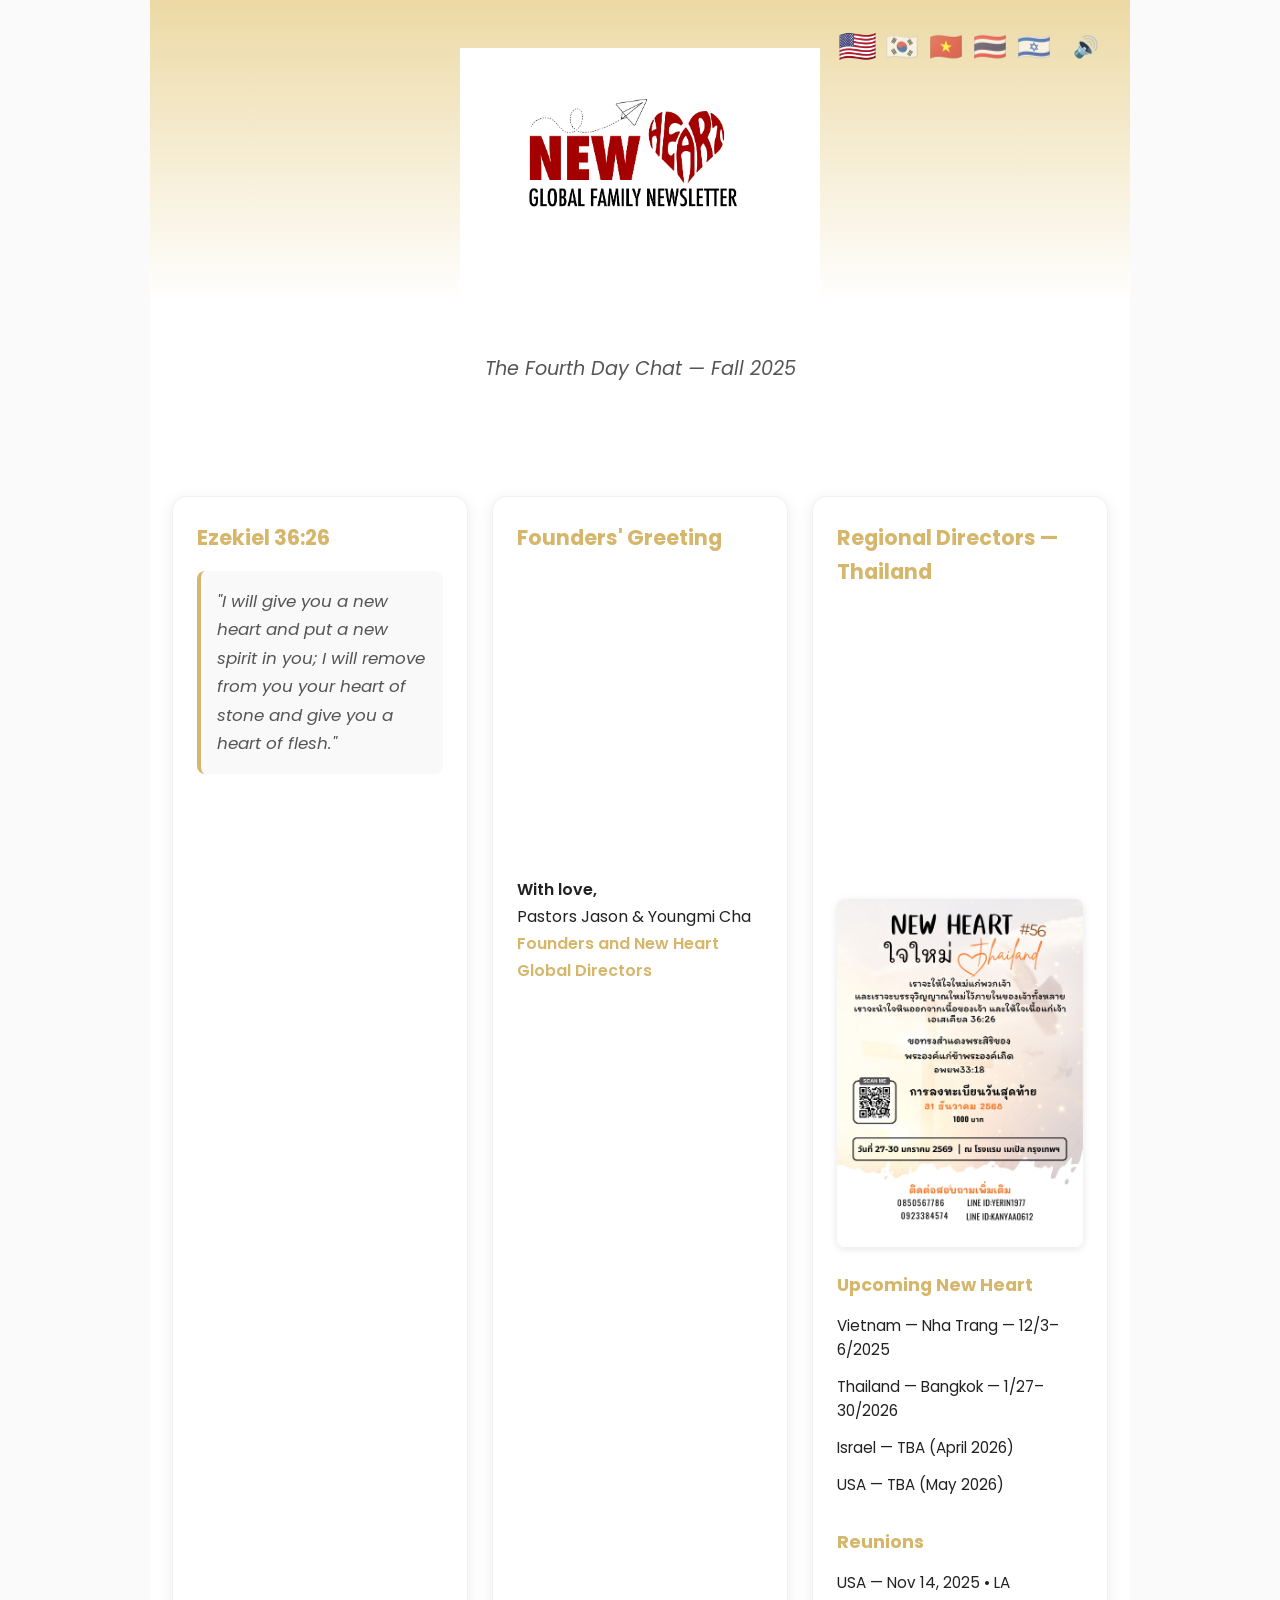
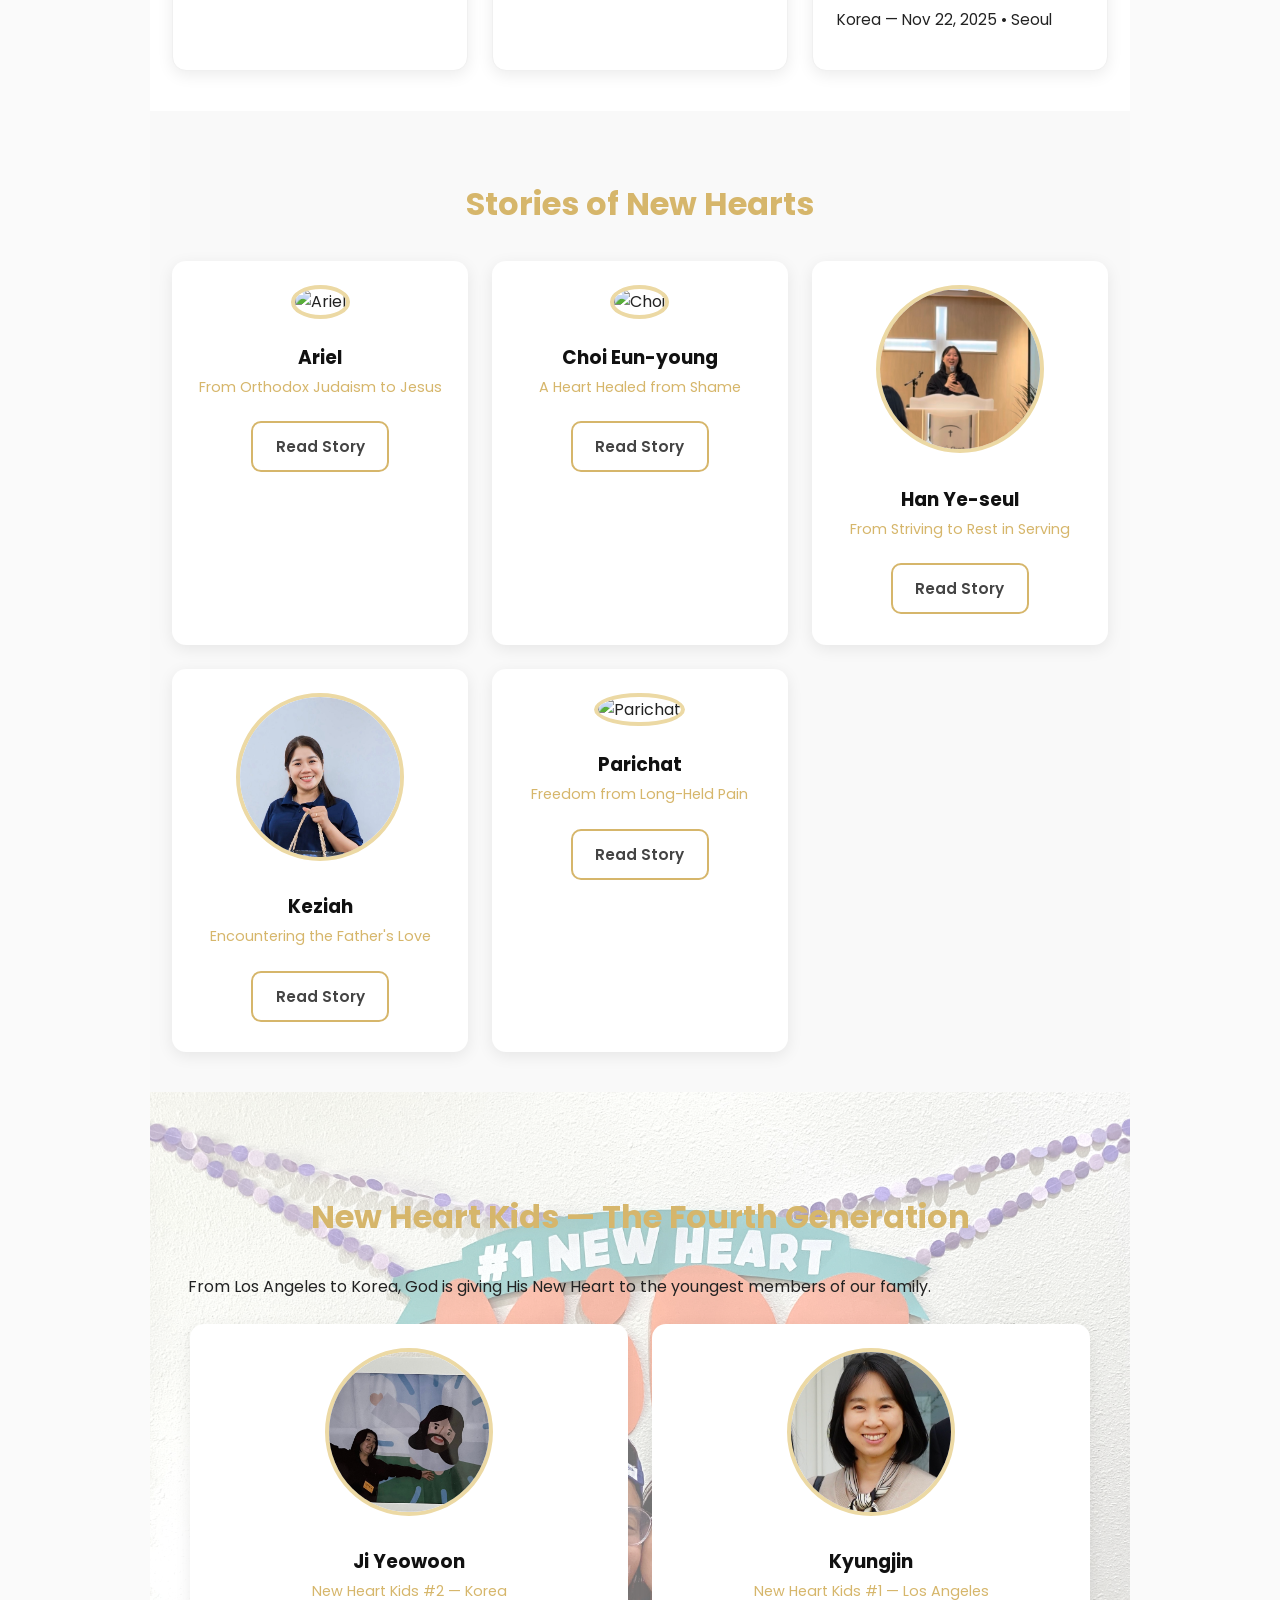
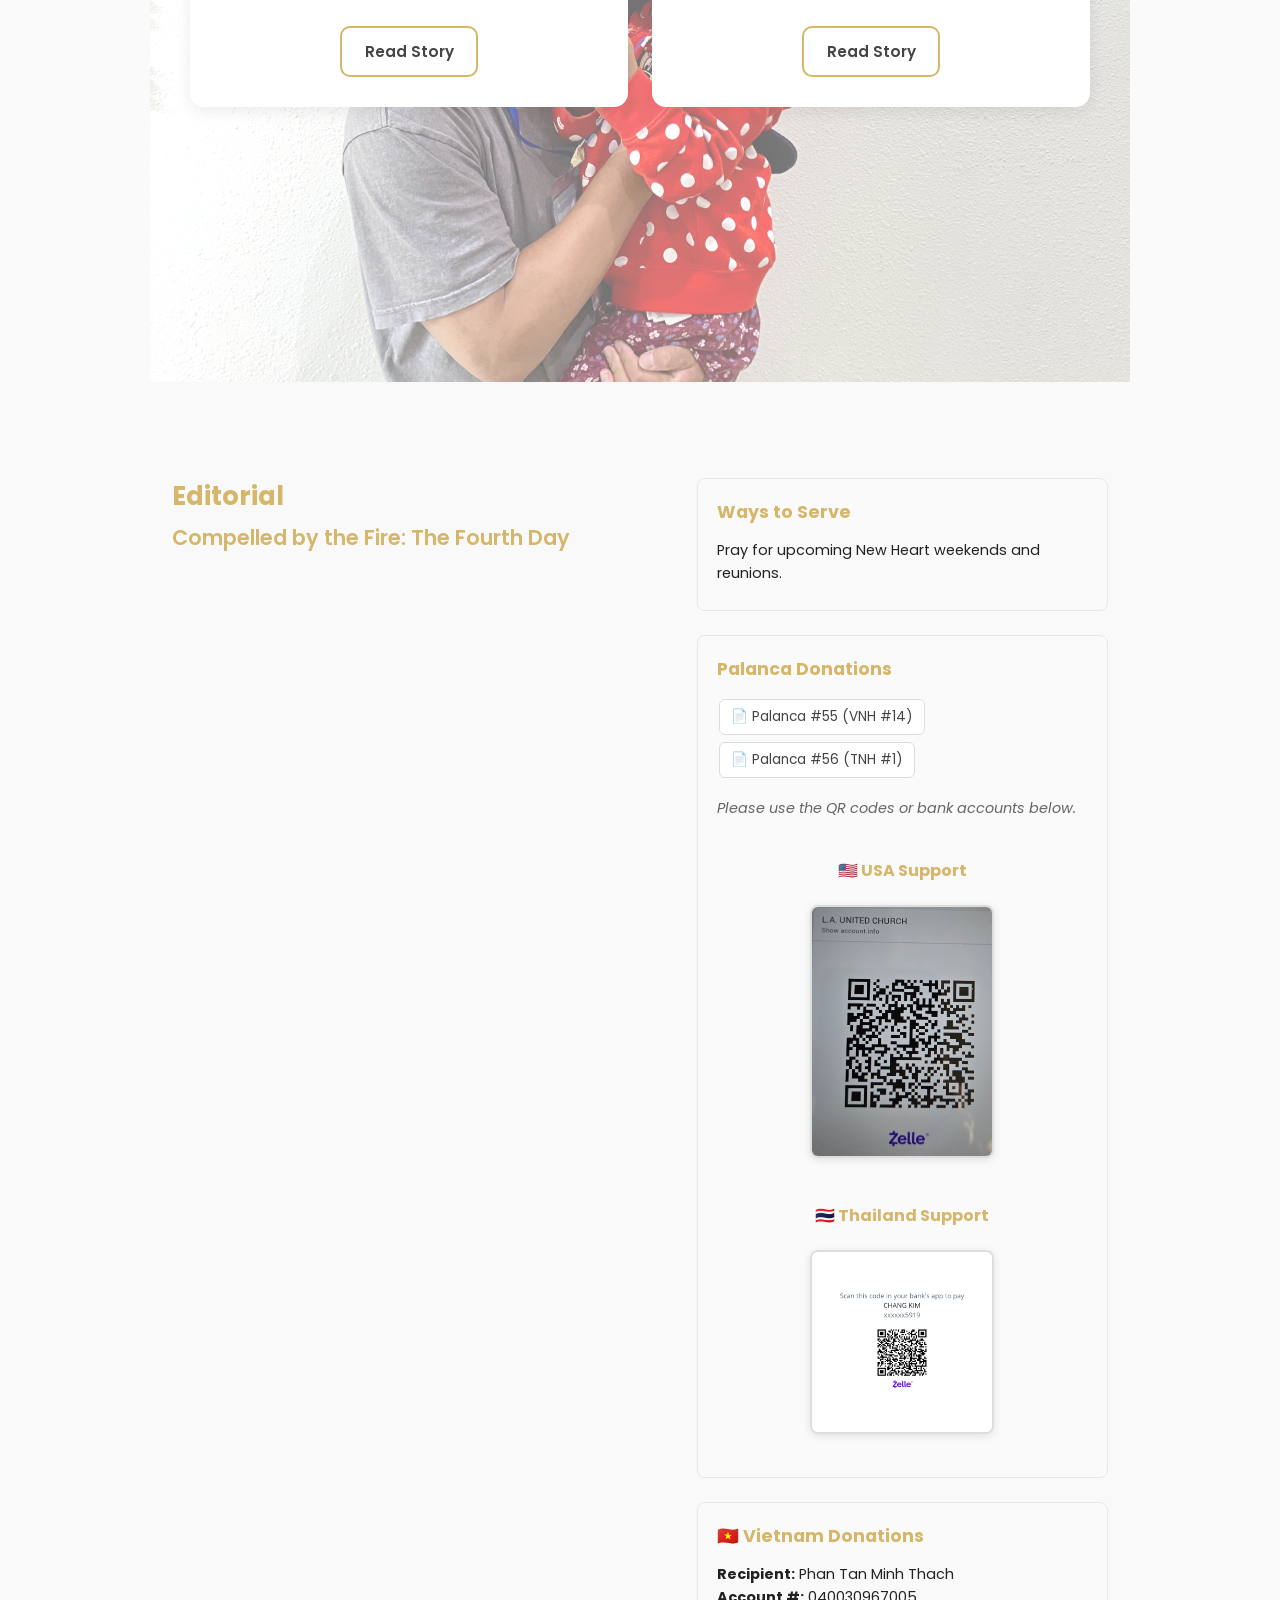
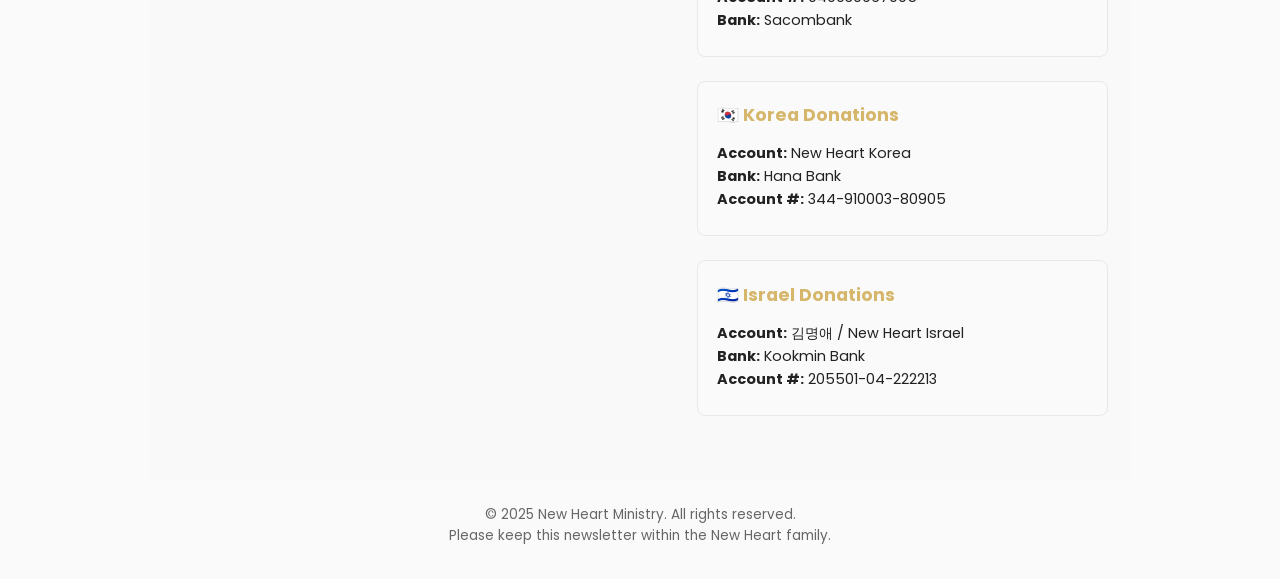
==== commit 5b15e49b: "Update print statement from 'Hello' to 'Goodbye'" ====
--- a/index.html
+++ b/index.html
@@ -4,653 +4,124 @@
   <meta charset="UTF-8" />
   <meta name="viewport" content="width=device-width, initial-scale=1.0" />
   <title>New Heart Global Family Newsletter — Fall 2025</title>
-
-  <link
-    href="https://fonts.googleapis.com/css2?family=Poppins:wght@300;400;600;700&display=swap"
-    rel="stylesheet"
-  />
-
+  <link href="https://fonts.googleapis.com/css2?family=Poppins:wght@300;400;600;700&display=swap" rel="stylesheet" />
+  <link href="https://fonts.googleapis.com/css2?family=Noto+Sans+KR:wght@300;400;600;700&family=Noto+Sans+Thai:wght@300;400;600;700&family=Noto+Sans+Hebrew:wght@300;400;600;700&family=Noto+Sans:wght@300;400;600;700&display=swap" rel="stylesheet" />
   <style>
-    body {
-      margin: 0;
-      padding: 0;
-      font-family: "Poppins", sans-serif;
-      background: #fafafa;
-      color: #222;
-      line-height: 1.6;
-      max-width: 980px;
-      margin-left: auto;
-      margin-right: auto;
-    }
-
-    section {
-      padding: 2.5rem 1.4rem;
-    }
-
-    .hidden {
-      display: none !important;
-    }
-
-    :root {
-      --gold: #d6b66b;
-      --gold-light: #ecd9a4;
-      --dark: #111;
-      --btn-bg: #ffffff;
-      --btn-border: #d6b66b;
-      --btn-hover: #fff8e6;
-    }
-
-    .visually-hidden {
-      position: absolute;
-      width: 1px;
-      height: 1px;
-      padding: 0;
-      margin: -1px;
-      overflow: hidden;
-      clip: rect(0, 0, 0, 0);
-      white-space: nowrap;
-      border: 0;
-    }
-
-    /* LANGUAGE + AUDIO */
-    .language-buttons {
-      position: absolute;
-      right: 25px;
-      top: 25px;
-      font-size: 1.7rem;
-      z-index: 100;
-      display: flex;
-      align-items: center;
-      gap: 6px;
-    }
-
-    .language-buttons span[data-lang] {
-      margin-left: 4px;
-      cursor: pointer;
-      user-select: none;
-      transition: transform 0.2s;
-    }
-
-    .language-buttons span[data-lang]:hover {
-      transform: scale(1.15);
-    }
-
-    .audio-toggle-inline {
-      cursor: pointer;
-      font-size: 1.3rem;
-      margin-left: 10px;
-      padding: 2px 6px;
-      border-radius: 6px;
-      transition: all 0.2s;
-      vertical-align: middle;
-    }
-
-    .audio-toggle-inline:hover {
-      background: rgba(214, 182, 107, 0.4);
-      transform: scale(1.15);
-    }
-
-    /* HEADER */
-    .page-header {
-      background: linear-gradient(to bottom, var(--gold-light), white 70%);
-      text-align: center;
-      padding: 3rem 1rem 3rem;
-      position: relative;
-    }
-
-    .logo-container {
-      margin-bottom: 0.6rem;
-      display: inline-block;
-    }
-
-    .newsletter-logo {
-      max-width: 360px;
-      width: 100%;
-      display: block;
-      height: auto;
-    }
-
-    #main-title {
-      display: none;
-    }
-
-    .page-header h2 {
-      margin: 0.6rem 0 0;
-      font-size: 1.2rem;
-      font-weight: 400;
-      font-style: italic;
-      color: #555;
-    }
-
-    /* BUTTONS */
-    .glow-btn,
-    .open-modal {
-      display: inline-block;
-      padding: 0.75rem 1.4rem;
-      margin: 0.4rem 0;
-      border-radius: 10px;
-      border: 2px solid var(--btn-border);
-      background: var(--btn-bg);
-      cursor: pointer;
-      font-weight: 600;
-      text-decoration: none;
-      color: #444;
-      transition: box-shadow 0.3s ease, background 0.3s ease,
-        transform 0.2s ease;
-      font-family: inherit;
-      font-size: 0.95rem;
-    }
-
-    .glow-btn:hover,
-    .open-modal:hover {
-      background: var(--btn-hover);
-      box-shadow: 0 0 12px rgba(214, 182, 107, 0.65);
-      transform: translateY(-2px);
-    }
-
-    /* PAGE 1 */
-    #page1 {
-      background: white;
-    }
-
-    .page1-grid {
-      display: grid;
-      grid-template-columns: repeat(3, 1fr);
-      gap: 1.5rem;
-      margin-top: 1.5rem;
-    }
-
-    @media (max-width: 900px) {
-      .page1-grid {
-        grid-template-columns: 1fr;
-      }
-    }
-
-    .card {
-      background: white;
-      padding: 1.5rem;
-      border-radius: 14px;
-      box-shadow: 0 4px 16px rgba(0, 0, 0, 0.08);
-      border: 1px solid #f0f0f0;
-    }
-
-    .card h3 {
-      margin-top: 0;
-      margin-bottom: 1rem;
-      font-size: 1.3rem;
-    }
-
-    .card p {
-      line-height: 1.7;
-      margin: 0.5rem 0;
-    }
-
-    .gold {
-      color: #d6b66b;
-    }
-
-    .verse-block {
-      font-style: italic;
-      font-size: 1.05rem;
-      line-height: 1.8;
-      color: #555;
-      padding: 1rem;
-      background: #f9f9f9;
-      border-radius: 8px;
-      border-left: 4px solid var(--gold);
-    }
-
-    .video-frame {
-      width: 100%;
-      height: 240px;
-      border-radius: 12px;
-      margin: 1rem 0;
-      border: 0;
-    }
-
-    .thai-poster {
-      width: 100%;
-      max-width: 300px;
-      border-radius: 8px;
-      display: block;
-      margin: 1rem auto;
-      box-shadow: 0 2px 8px rgba(0, 0, 0, 0.1);
-    }
-
-    .card ul {
-      list-style: none;
-      padding: 0;
-      margin: 0.5rem 0;
-    }
-
-    .card ul li {
-      padding: 0.4rem 0;
-      font-size: 0.95rem;
-    }
-
-    .card h4 {
-      color: var(--gold);
-      margin: 1.5rem 0 0.5rem;
-      font-size: 1.1rem;
-    }
-
-    /* PAGE 2 - STORIES */
-    #page2 {
-      background: #f9f9f9;
-    }
-
-    .section-title {
-      text-align: center;
-      font-size: 2rem;
-      font-weight: 700;
-      color: var(--gold);
-      margin-bottom: 2rem;
-    }
-
-    .stories-grid {
-      display: grid;
-      grid-template-columns: repeat(auto-fit, minmax(240px, 1fr));
-      gap: 1.5rem;
-      max-width: 1000px;
-      margin: 0 auto;
-    }
-
-    .story-card {
-      background: white;
-      border-radius: 14px;
-      box-shadow: 0 4px 16px rgba(0, 0, 0, 0.08);
-      padding: 1.5rem;
-      text-align: center;
-      transition: transform 0.3s, box-shadow 0.3s;
-    }
-
-    .story-card:hover {
-      transform: translateY(-5px);
-      box-shadow: 0 8px 24px rgba(0, 0, 0, 0.12);
-    }
-
-    .story-photo {
-      width: 100%;
-      max-width: 160px;
-      height: 160px;
-      object-fit: cover;
-      border-radius: 50%;
-      margin-bottom: 1rem;
-      border: 4px solid var(--gold-light);
-    }
-
-    .story-name {
-      margin: 0.5rem 0 0.2rem;
-      color: var(--dark);
-    }
-
-    .story-role {
-      color: var(--gold);
-      font-size: 0.9rem;
-      margin: 0.2rem 0 1rem;
-    }
-
-    /* PAGE 3 - KIDS WITH ROTATING BG */
-    #page3 {
-      position: relative;
-      min-height: 90vh;
-      overflow: hidden;
-      padding: 2.5rem 1.4rem;
-      background: #fafafa;
-    }
-
-    #kids-background {
-      position: absolute;
-      inset: 0;
-      z-index: 0;
-      overflow: hidden;
-    }
-
-    .kids-bg-img {
-      position: absolute;
-      inset: 0;
-      width: 100%;
-      height: 100%;
-      object-fit: cover;
-      opacity: 0;
-      transition: opacity 1.5s ease-in-out;
-    }
-
-    #kids-overlay {
-      position: absolute;
-      inset: 0;
-      background: rgba(255, 255, 255, 0.45);
-      z-index: 1;
-    }
-
-    #kids-content {
-      position: relative;
-      z-index: 2;
-      padding: 2rem 1rem;
-    }
-
-    .kids-grid {
-      display: grid;
-      grid-template-columns: repeat(auto-fit, minmax(240px, 1fr));
-      gap: 1.5rem;
-      max-width: 900px;
-      margin: 1.5rem auto 0;
-    }
-
-    /* PAGE 4 - EDITORIAL + DONATIONS */
-    #page4 {
-      background: #f9f9f9;
-    }
-
-    .page4-grid {
-      display: grid;
-      grid-template-columns: 1.2fr 1fr;
-      gap: 2rem;
-      margin-top: 2rem;
-    }
-
-    @media (max-width: 850px) {
-      .page4-grid {
-        grid-template-columns: 1fr;
-      }
-    }
-
-    .editorial-section-title {
-      color: var(--gold);
-      font-size: 1.6rem;
-      margin-bottom: 0.3rem;
-    }
-
-    .editorial-title-line {
-      color: var(--gold);
-      font-size: 1.3rem;
-      margin-top: 0;
-      margin-bottom: 1rem;
-      font-weight: 600;
-    }
-
-    #editorial-content {
-      line-height: 1.8;
-      text-align: justify;
-    }
-
-    #editorial-content strong {
-      color: var(--gold);
-      font-weight: 600;
-    }
-
-    .donation-section {
-      background: #fafafa;
-      padding: 1.2rem;
-      border-radius: 8px;
-      margin: 1.5rem 0;
-      border: 1px solid #e8e8e8;
-    }
-
-    .donation-section h2,
-    .donation-section h3 {
-      margin-top: 0;
-      margin-bottom: 0.8rem;
-      font-size: 1.1rem;
-      color: var(--gold);
-    }
-
-    .donation-section p {
-      font-size: 0.9rem;
-      line-height: 1.6;
-      margin: 0.3rem 0;
-    }
-
-    .qr-container {
-      display: flex;
-      gap: 1rem;
-      justify-content: center;
-      flex-wrap: wrap;
-      margin: 1rem 0;
-    }
-
-    .qr {
-      width: 180px;
-      height: auto;
-      border-radius: 8px;
-      box-shadow: 0 2px 8px rgba(0, 0, 0, 0.1);
-      border: 2px solid #ddd;
-    }
-
-    .doc-button {
-      display: inline-block;
-      margin: 0.2rem 0.1rem;
-      padding: 0.4rem 0.7rem;
-      border-radius: 6px;
-      border: 1px solid #ddd;
-      font-size: 0.85rem;
-      text-decoration: none;
-      color: #444;
-      background: white;
-      cursor: pointer;
-      transition: background 0.2s, box-shadow 0.2s;
-    }
-
-    .doc-button:hover {
-      background: #fff8e6;
-      box-shadow: 0 2px 8px rgba(0, 0, 0, 0.1);
-    }
-
-    /* MODALS */
-    .modal {
-      position: fixed;
-      inset: 0;
-      background: rgba(0, 0, 0, 0.75);
-      display: none;
-      align-items: center;
-      justify-content: center;
-      z-index: 9999;
-      padding: 1rem;
-      overflow-y: auto;
-    }
-
-    .modal.show {
-      display: flex;
-    }
-
-    .modal-content {
-      background: white;
-      padding: 2.5rem;
-      border-radius: 16px;
-      max-width: 700px;
-      width: 100%;
-      max-height: 85vh;
-      overflow-y: auto;
-      position: relative;
-      box-shadow: 0 10px 40px rgba(0, 0, 0, 0.3);
-      text-align: left;
-    }
-
-    .modal-content h2 {
-      color: var(--gold);
-      margin-top: 0;
-      margin-bottom: 1.5rem;
-      font-size: 1.8rem;
-    }
-
-    .modal-content p {
-      margin-bottom: 1rem;
-      line-height: 1.7;
-    }
-
-    .close-modal {
-      position: absolute;
-      top: 1rem;
-      right: 1rem;
-      font-size: 2.5rem;
-      line-height: 1;
-      cursor: pointer;
-      color: #999;
-      background: none;
-      border: none;
-      transition: color 0.2s;
-    }
-
-    .close-modal:hover {
-      color: #333;
-    }
-
-    .modal-speak-btn {
-      position: absolute;
-      top: 1rem;
-      right: 3.5rem;
-      background: white;
-      border: 2px solid var(--gold);
-      border-radius: 50%;
-      width: 36px;
-      height: 36px;
-      font-size: 18px;
-      cursor: pointer;
-      display: flex;
-      align-items: center;
-      justify-content: center;
-      transition: all 0.2s;
-    }
-
-    .modal-speak-btn:hover {
-      background: var(--gold-light);
-      transform: scale(1.1);
-    }
-
-    .modal-speak-btn.speaking {
-      background: var(--gold);
-      color: white;
-    }
-
-    footer {
-      text-align: center;
-      padding: 1.5rem 1rem 2rem;
-      font-size: 0.85rem;
-      color: #666;
-    }
-
-    @media (max-width: 600px) {
-      .modal-content {
-        padding: 2rem 1.5rem;
-      }
-      .newsletter-logo {
-        max-width: 260px;
-      }
-    }
+    body { margin: 0; padding: 0; font-family: "Poppins", "Noto Sans", sans-serif; background: #fafafa; color: #222; line-height: 1.6; max-width: 980px; margin-left: auto; margin-right: auto; }
+    body[data-lang="KO"] { font-family: "Noto Sans KR", "Poppins", sans-serif; }
+    body[data-lang="TH"] { font-family: "Noto Sans Thai", "Poppins", sans-serif; }
+    body[data-lang="IL"] { font-family: "Noto Sans Hebrew", "Poppins", sans-serif; }
+    section { padding: 2.5rem 1.4rem; }
+    :root { --gold: #d6b66b; --gold-light: #ecd9a4; --dark: #111; --btn-bg: #ffffff; --btn-border: #d6b66b; --btn-hover: #fff8e6; }
+    .visually-hidden { position: absolute; width: 1px; height: 1px; padding: 0; margin: -1px; overflow: hidden; clip: rect(0, 0, 0, 0); white-space: nowrap; border: 0; }
+    .language-buttons { position: absolute; right: 25px; top: 25px; font-size: 1.7rem; z-index: 100; display: flex; align-items: center; gap: 6px; }
+    .language-buttons span[data-lang] { margin-left: 4px; cursor: pointer; user-select: none; transition: transform 0.2s; opacity: 0.6; }
+    .language-buttons span[data-lang]:hover, .language-buttons span[data-lang].active { transform: scale(1.15); opacity: 1; }
+    .audio-toggle-inline { cursor: pointer; font-size: 1.3rem; margin-left: 10px; padding: 2px 6px; border-radius: 6px; transition: all 0.2s; vertical-align: middle; }
+    .audio-toggle-inline:hover { background: rgba(214, 182, 107, 0.4); transform: scale(1.15); }
+    .page-header { background: linear-gradient(to bottom, var(--gold-light), white 70%); text-align: center; padding: 3rem 1rem 3rem; position: relative; }
+    .logo-container { margin-bottom: 0.6rem; display: inline-block; }
+    .newsletter-logo { max-width: 360px; width: 100%; display: block; height: auto; }
+    #main-title { display: none; }
+    .page-header h2 { margin: 0.6rem 0 0; font-size: 1.2rem; font-weight: 400; font-style: italic; color: #555; }
+    .glow-btn, .open-modal { display: inline-block; padding: 0.75rem 1.4rem; margin: 0.4rem 0; border-radius: 10px; border: 2px solid var(--btn-border); background: var(--btn-bg); cursor: pointer; font-weight: 600; text-decoration: none; color: #444; transition: box-shadow 0.3s ease, background 0.3s ease, transform 0.2s ease; font-family: inherit; font-size: 0.95rem; }
+    .glow-btn:hover, .open-modal:hover { background: var(--btn-hover); box-shadow: 0 0 12px rgba(214, 182, 107, 0.65); transform: translateY(-2px); }
+    #page1 { background: white; }
+    .page1-grid { display: grid; grid-template-columns: repeat(3, 1fr); gap: 1.5rem; margin-top: 1.5rem; }
+    @media (max-width: 900px) { .page1-grid { grid-template-columns: 1fr; } }
+    .card { background: white; padding: 1.5rem; border-radius: 14px; box-shadow: 0 4px 16px rgba(0, 0, 0, 0.08); border: 1px solid #f0f0f0; }
+    .card h3 { margin-top: 0; margin-bottom: 1rem; font-size: 1.3rem; }
+    .card p { line-height: 1.7; margin: 0.5rem 0; }
+    .gold { color: #d6b66b; }
+    .verse-block { font-style: italic; font-size: 1.05rem; line-height: 1.8; color: #555; padding: 1rem; background: #f9f9f9; border-radius: 8px; border-left: 4px solid var(--gold); }
+    .video-frame { width: 100%; height: 240px; border-radius: 12px; margin: 1rem 0; border: 0; }
+    .thai-poster { width: 100%; max-width: 300px; border-radius: 8px; display: block; margin: 1rem auto; box-shadow: 0 2px 8px rgba(0, 0, 0, 0.1); }
+    .card ul { list-style: none; padding: 0; margin: 0.5rem 0; }
+    .card ul li { padding: 0.4rem 0; font-size: 0.95rem; }
+    .card h4 { color: var(--gold); margin: 1.5rem 0 0.5rem; font-size: 1.1rem; }
+    #page2 { background: #f9f9f9; }
+    .section-title { text-align: center; font-size: 2rem; font-weight: 700; color: var(--gold); margin-bottom: 2rem; }
+    .stories-grid { display: grid; grid-template-columns: repeat(auto-fit, minmax(240px, 1fr)); gap: 1.5rem; max-width: 1000px; margin: 0 auto; }
+    .story-card { background: white; border-radius: 14px; box-shadow: 0 4px 16px rgba(0, 0, 0, 0.08); padding: 1.5rem; text-align: center; transition: transform 0.3s, box-shadow 0.3s; }
+    .story-card:hover { transform: translateY(-5px); box-shadow: 0 8px 24px rgba(0, 0, 0, 0.12); }
+    .story-photo { width: 100%; max-width: 160px; height: 160px; object-fit: cover; border-radius: 50%; margin-bottom: 1rem; border: 4px solid var(--gold-light); }
+    .story-name { margin: 0.5rem 0 0.2rem; color: var(--dark); }
+    .story-role { color: var(--gold); font-size: 0.9rem; margin: 0.2rem 0 1rem; }
+    #page3 { position: relative; min-height: 90vh; overflow: hidden; padding: 2.5rem 1.4rem; background: #fafafa; }
+    #kids-background { position: absolute; inset: 0; z-index: 0; overflow: hidden; }
+    .kids-bg-img { position: absolute; inset: 0; width: 100%; height: 100%; object-fit: cover; opacity: 0; transition: opacity 1.5s ease-in-out; }
+    #kids-overlay { position: absolute; inset: 0; background: rgba(255, 255, 255, 0.45); z-index: 1; }
+    #kids-content { position: relative; z-index: 2; padding: 2rem 1rem; }
+    .kids-grid { display: grid; grid-template-columns: repeat(auto-fit, minmax(240px, 1fr)); gap: 1.5rem; max-width: 900px; margin: 1.5rem auto 0; }
+    #page4 { background: #f9f9f9; }
+    .page4-grid { display: grid; grid-template-columns: 1.2fr 1fr; gap: 2rem; margin-top: 2rem; }
+    @media (max-width: 850px) { .page4-grid { grid-template-columns: 1fr; } }
+    .editorial-section-title { color: var(--gold); font-size: 1.6rem; margin-bottom: 0.3rem; }
+    .editorial-title-line { color: var(--gold); font-size: 1.3rem; margin-top: 0; margin-bottom: 1rem; font-weight: 600; }
+    #editorial-content { line-height: 1.8; text-align: justify; }
+    #editorial-content strong { color: var(--gold); font-weight: 600; }
+    .donation-section { background: #fafafa; padding: 1.2rem; border-radius: 8px; margin: 1.5rem 0; border: 1px solid #e8e8e8; }
+    .donation-section h2, .donation-section h3 { margin-top: 0; margin-bottom: 0.8rem; font-size: 1.1rem; color: var(--gold); }
+    .donation-section p { font-size: 0.9rem; line-height: 1.6; margin: 0.3rem 0; }
+    .qr-container { display: flex; gap: 1rem; justify-content: center; flex-wrap: wrap; margin: 1rem 0; }
+    .qr { width: 180px; height: auto; border-radius: 8px; box-shadow: 0 2px 8px rgba(0, 0, 0, 0.1); border: 2px solid #ddd; }
+    .doc-button { display: inline-block; margin: 0.2rem 0.1rem; padding: 0.4rem 0.7rem; border-radius: 6px; border: 1px solid #ddd; font-size: 0.85rem; text-decoration: none; color: #444; background: white; cursor: pointer; transition: background 0.2s, box-shadow 0.2s; }
+    .doc-button:hover { background: #fff8e6; box-shadow: 0 2px 8px rgba(0, 0, 0, 0.1); }
+    .modal { position: fixed; inset: 0; background: rgba(0, 0, 0, 0.75); display: none; align-items: center; justify-content: center; z-index: 9999; padding: 1rem; overflow-y: auto; }
+    .modal.show { display: flex; }
+    .modal-content { background: white; padding: 2.5rem; border-radius: 16px; max-width: 700px; width: 100%; max-height: 85vh; overflow-y: auto; position: relative; box-shadow: 0 10px 40px rgba(0, 0, 0, 0.3); text-align: left; }
+    .modal-content h2 { color: var(--gold); margin-top: 0; margin-bottom: 1.5rem; font-size: 1.8rem; }
+    .modal-content p { margin-bottom: 1rem; line-height: 1.7; }
+    .close-modal { position: absolute; top: 1rem; right: 1rem; font-size: 2.5rem; line-height: 1; cursor: pointer; color: #999; background: none; border: none; transition: color 0.2s; }
+    .close-modal:hover { color: #333; }
+    .modal-speak-btn { position: absolute; top: 1rem; right: 3.5rem; background: white; border: 2px solid var(--gold); border-radius: 50%; width: 36px; height: 36px; font-size: 18px; cursor: pointer; display: flex; align-items: center; justify-content: center; transition: all 0.2s; }
+    .modal-speak-btn:hover { background: var(--gold-light); transform: scale(1.1); }
+    .modal-speak-btn.speaking { background: var(--gold); color: white; }
+    footer { text-align: center; padding: 1.5rem 1rem 2rem; font-size: 0.85rem; color: #666; }
+    [dir="rtl"] .modal-content { text-align: right; }
+    [dir="rtl"] .close-modal { right: auto; left: 1rem; }
+    [dir="rtl"] .modal-speak-btn { right: auto; left: 3.5rem; }
+    [dir="rtl"] .verse-block { border-left: none; border-right: 4px solid var(--gold); }
+    [dir="rtl"] #editorial-content { text-align: right; }
+    @media (max-width: 600px) { .modal-content { padding: 2rem 1.5rem; } .newsletter-logo { max-width: 260px; } }
   </style>
 </head>
-
-<body>
+<body data-lang="EN">
   <header class="page-header">
     <div class="language-buttons">
-      <span data-lang="EN" title="English">🇺🇸</span>
+      <span data-lang="EN" title="English" class="active">🇺🇸</span>
       <span data-lang="KO" title="한국어">🇰🇷</span>
       <span data-lang="VN" title="Tiếng Việt">🇻🇳</span>
       <span data-lang="TH" title="ไทย">🇹🇭</span>
       <span data-lang="IL" title="Hebrew">🇮🇱</span>
-      <span
-        class="audio-toggle-inline"
-        id="audioToggleHeader"
-        title="Listen to Newsletter"
-      >
-        🔊
-      </span>
-    </div>
-
+      <span class="audio-toggle-inline" id="audioToggleHeader" title="Listen to Newsletter">🔊</span>
+    </div>
     <div class="logo-container">
-      <img
-        src="assets/img/new-heart-logo.png"
-        alt="New Heart Global Family"
-        class="newsletter-logo"
-      />
-    </div>
-
-    <h1 id="main-title" class="visually-hidden">
-      New Heart Global Family Newsletter
-    </h1>
+      <img src="assets/img/new-heart-logo.png" alt="New Heart Global Family" class="newsletter-logo" />
+    </div>
+    <h1 id="main-title" class="visually-hidden">New Heart Global Family Newsletter</h1>
     <h2 id="subtitle">The Fourth Day Chat — Fall 2025</h2>
   </header>
 
-  <!-- PAGE 1 - VERSE / FOUNDERS / REGIONAL -->
   <section id="page1">
     <div class="page1-grid">
-      <!-- Bible Verse -->
       <div class="card">
-        <h3 class="gold">Ezekiel 36:26</h3>
-        <p class="verse-block">
-          "I will give you a new heart and put a new spirit in you; I will remove from you
-          your heart of stone and give you a heart of flesh."
-        </p>
-      </div>
-
-      <!-- Founders -->
+        <h3 class="gold" id="verse-ref">Ezekiel 36:26</h3>
+        <p class="verse-block" id="verse-text">"I will give you a new heart and put a new spirit in you; I will remove from you your heart of stone and give you a heart of flesh."</p>
+      </div>
       <div class="card">
         <h3 class="gold" id="founders-greeting-title">Founders' Greeting</h3>
-        <iframe
-          class="video-frame"
-          src="https://www.youtube.com/embed/gZBn3xnHTL8"
-          allow="accelerometer; autoplay; clipboard-write; encrypted-media; gyroscope;
-          picture-in-picture"
-          allowfullscreen
-        ></iframe>
-        <p id="founder-msg">
-          Hello, New Heart community!
-          <br /><br />
-          Normally, we greet one another by saying, "How are you?" That is to say, how is
-          your health, how is your family, and how is your work? Has anyone asked you,
-          instead, "How is your heart?" Perhaps that is more appropriate question or
-          greeting for us. For God it is always a matter of the heart.
-          <br /><br />
-          When God sent Prophet Samuel to Jesse's house to select the next king of Israel,
-          God established His principle when He said,
-          <em
-            >The LORD does not look at the things people look at. People look at the
-            outward appearance, but the LORD looks at the heart.</em
-          >
-          This is particularly important and relevant because we are a New Heart
-          community.
-          <br /><br />
-          God said,
-          <em
-            >I will give you a new heart and put a new spirit in you; I will remove from
-            you your heart of stone and give you a heart of flesh.</em
-          >
-          It is our prayer and confident hope through our precious faith in Jesus our Lord
-          and through His abundant gift of grace that your heart is well, no matter what
-          your particular situation or circumstances might be.
-          <br /><br />
-          We praise and thank our Abba Father for sustaining us in the power of the Holy
-          Spirit through each victorious 4th day. God bless you, your family and your
-          labor of love for God's people and His church.
-        </p>
+        <iframe class="video-frame" src="https://www.youtube.com/embed/gZBn3xnHTL8" allow="accelerometer; autoplay; clipboard-write; encrypted-media; gyroscope; picture-in-picture" allowfullscreen></iframe>
+        <div id="founder-msg"></div>
         <br />
-        <p style="font-weight: 600; margin: 0">With love,</p>
+        <p style="font-weight: 600; margin: 0" id="with-love">With love,</p>
         <p style="margin: 0">Pastors Jason &amp; Youngmi Cha</p>
-        <p
-          style="margin: 0; color: var(--gold); font-weight: 600"
-          id="founders-title"
-        >
-          Founders and New Heart Global Directors
-        </p>
-      </div>
-
-      <!-- Regional Director -->
+        <p style="margin: 0; color: var(--gold); font-weight: 600" id="founders-title">Founders and New Heart Global Directors</p>
+      </div>
       <div class="card">
-        <h3 class="gold" id="regional-directors-title">
-          Regional Directors — Thailand
-        </h3>
-        <iframe
-          class="video-frame"
-          src="https://www.youtube.com/embed/wNR9yt7HtbU"
-          allow="accelerometer; autoplay; clipboard-write; encrypted-media; gyroscope;
-          picture-in-picture"
-          allowfullscreen
-        ></iframe>
-        <img
-          src="assets/img/Thailand-poster.jpeg"
-          class="thai-poster"
-          alt="Thailand New Heart Poster"
-        />
+        <h3 class="gold" id="regional-directors-title">Regional Directors — Thailand</h3>
+        <iframe class="video-frame" src="https://www.youtube.com/embed/wNR9yt7HtbU" allow="accelerometer; autoplay; clipboard-write; encrypted-media; gyroscope; picture-in-picture" allowfullscreen></iframe>
+        <img src="assets/img/Thailand-poster.jpeg" class="thai-poster" alt="Thailand New Heart Poster" />
         <h4 class="gold" id="upcoming-nh-title">Upcoming New Heart</h4>
         <ul id="upcoming-nh-list">
           <li>Vietnam — Nha Trang — 12/3–6/2025</li>
@@ -667,1310 +138,124 @@
     </div>
   </section>
 
-  <!-- PAGE 2 - STORIES (ADULTS ONLY) -->
   <section id="page2">
     <h2 class="section-title" id="stories-title">Stories of New Hearts</h2>
     <div class="stories-grid">
-      <!-- Ariel -->
       <div class="story-card">
         <img src="assets/img/ariel.jpeg" alt="Ariel" class="story-photo" />
         <h3 class="story-name">Ariel</h3>
-        <div class="story-role">From Orthodox Judaism to Jesus</div>
-        <button class="open-modal glow-btn" data-target="#modal-ariel">
-          Read Story
-        </button>
-      </div>
-
-      <!-- Choi -->
+        <div class="story-role" id="ariel-role">From Orthodox Judaism to Jesus</div>
+        <button class="open-modal glow-btn" data-target="#modal-ariel">Read Story</button>
+      </div>
       <div class="story-card">
         <img src="assets/img/choi.jpeg" alt="Choi" class="story-photo" />
-        <h3 class="story-name">Choi Eun-young</h3>
-        <div class="story-role">A Heart Healed from Shame</div>
-        <button class="open-modal glow-btn" data-target="#modal-choi">
-          Read Story
-        </button>
-      </div>
-
-      <!-- Han -->
+        <h3 class="story-name" id="choi-name">Choi Eun-young</h3>
+        <div class="story-role" id="choi-role">A Heart Healed from Shame</div>
+        <button class="open-modal glow-btn" data-target="#modal-choi">Read Story</button>
+      </div>
       <div class="story-card">
         <img src="assets/img/han.jpeg" alt="Han" class="story-photo" />
-        <h3 class="story-name">Han Ye-seul</h3>
-        <div class="story-role">From Striving to Rest in Serving</div>
-        <button class="open-modal glow-btn" data-target="#modal-han">
-          Read Story
-        </button>
-      </div>
-
-      <!-- Keziah -->
+        <h3 class="story-name" id="han-name">Han Ye-seul</h3>
+        <div class="story-role" id="han-role">From Striving to Rest in Serving</div>
+        <button class="open-modal glow-btn" data-target="#modal-han">Read Story</button>
+      </div>
       <div class="story-card">
         <img src="assets/img/keziah.jpeg" alt="Keziah" class="story-photo" />
         <h3 class="story-name">Keziah</h3>
-        <div class="story-role">Encountering the Father’s Love</div>
-        <button class="open-modal glow-btn" data-target="#modal-keziah">
-          Read Story
-        </button>
-      </div>
-
-      <!-- Parichat -->
+        <div class="story-role" id="keziah-role">Encountering the Father's Love</div>
+        <button class="open-modal glow-btn" data-target="#modal-keziah">Read Story</button>
+      </div>
       <div class="story-card">
         <img src="assets/img/parichat.jpeg" alt="Parichat" class="story-photo" />
         <h3 class="story-name">Parichat</h3>
-        <div class="story-role">Freedom from Long-Held Pain</div>
-        <button class="open-modal glow-btn" data-target="#modal-parichat">
-          Read Story
-        </button>
-      </div>
-    </div>
-  </section>
-
-  <!-- PAGE 3 - NEW HEART KIDS (CARDS + MODALS, ROTATING BG) -->
+        <div class="story-role" id="parichat-role">Freedom from Long-Held Pain</div>
+        <button class="open-modal glow-btn" data-target="#modal-parichat">Read Story</button>
+      </div>
+    </div>
+  </section>
+
   <section id="page3">
     <div id="kids-background">
-      <img
-        src="assets/img/kids-bg-1.jpeg"
-        class="kids-bg-img"
-        alt="New Heart Kids"
-        style="opacity: 1"
-      />
+      <img src="assets/img/kids-bg-1.jpeg" class="kids-bg-img" alt="New Heart Kids" style="opacity: 1" />
       <img src="assets/img/kids-bg-2.jpeg" class="kids-bg-img" alt="New Heart Kids" />
       <img src="assets/img/kids-bg-3.jpeg" class="kids-bg-img" alt="New Heart Kids" />
       <img src="assets/img/kids-bg-4.jpeg" class="kids-bg-img" alt="New Heart Kids" />
       <img src="assets/img/kids-bg-5.jpeg" class="kids-bg-img" alt="New Heart Kids" />
-      <img src="assets/img/kids-bg-6.jpeg" class="kids-bg-img" alt="New Heart Kids" />
-      <img src="assets/img/kids-bg-7.jpeg" class="kids-bg-img" alt="New Heart Kids" />
-      <img src="assets/img/kids-bg-8.jpeg" class="kids-bg-img" alt="New Heart Kids" />
-      <img src="assets/img/kids-bg-9.jpeg" class="kids-bg-img" alt="New Heart Kids" />
-      <img src="assets/img/kids-bg-10.jpeg" class="kids-bg-img" alt="New Heart Kids" />
-      <img src="assets/img/kids-bg-11.jpeg" class="kids-bg-img" alt="New Heart Kids" />
-      <img src="assets/img/kids-bg-12.jpeg" class="kids-bg-img" alt="New Heart Kids" />
-      <img src="assets/img/kids-bg-13.jpeg" class="kids-bg-img" alt="New Heart Kids" />
-    </div>
-
+    </div>
     <div id="kids-overlay"></div>
-
     <div id="kids-content">
-      <h2 class="section-title" id="kids-title">
-        New Heart Kids — The Fourth Generation
-      </h2>
-
-      <p id="kids-intro">
-        From Los Angeles to Korea, God is giving His New Heart to the youngest members of
-        our family. New Heart Kids weekends create space for children to worship, pray,
-        hear the Word, and encounter Jesus while their parents are being renewed.
-      </p>
-
+      <h2 class="section-title" id="kids-title">New Heart Kids — The Fourth Generation</h2>
+      <p id="kids-intro">From Los Angeles to Korea, God is giving His New Heart to the youngest members of our family.</p>
       <div class="kids-grid">
-        <!-- Ji card -->
         <div class="story-card">
           <img src="assets/img/ji.jpeg" alt="Ji Yeowoon" class="story-photo" />
-          <h3 class="story-name">Ji Yeowoon</h3>
-          <div class="story-role">New Heart Kids #2 — Korea</div>
-          <button class="open-modal glow-btn" data-target="#modal-ji">
-            Read Story
-          </button>
-        </div>
-
-        <!-- Kyungjin card -->
+          <h3 class="story-name" id="ji-name">Ji Yeowoon</h3>
+          <div class="story-role" id="ji-role">New Heart Kids #2 — Korea</div>
+          <button class="open-modal glow-btn" data-target="#modal-ji">Read Story</button>
+        </div>
         <div class="story-card">
           <img src="assets/img/kyungjin.jpeg" alt="Kyungjin" class="story-photo" />
           <h3 class="story-name">Kyungjin</h3>
-          <div class="story-role">New Heart Kids #1 — Los Angeles</div>
-          <button class="open-modal glow-btn" data-target="#modal-kyungjin">
-            Read Story
-          </button>
-        </div>
-      </div>
-    </div>
-  </section>
-
-  <!-- PAGE 4 - EDITORIAL + WAYS TO SERVE / DONATIONS -->
+          <div class="story-role" id="kyungjin-role">New Heart Kids #1 — Los Angeles</div>
+          <button class="open-modal glow-btn" data-target="#modal-kyungjin">Read Story</button>
+        </div>
+      </div>
+    </div>
+  </section>
+
   <section id="page4">
     <div class="page4-grid">
-      <!-- Editorial -->
       <article>
-        <h2 class="editorial-section-title" id="editorial-section-title">
-          Editorial
-        </h2>
-        <h3 class="editorial-title-line" id="editorial-title-line">
-          Compelled by the Fire: The Fourth Day
-        </h3>
-        <div id="editorial-content">
-          <h3 id="editorial-h1">Compelled by the Fire: The Fourth Day</h3>
-          <p id="editorial-p1">
-            New Heart Ministry recently celebrated its 54th gathering in Korea, marking
-            nearly two decades of God's undeniable grace across nations, including
-            Cambodia, Vietnam, China, Ethiopia, Israel, and Korea. This movement is a
-            divine summons igniting the promise of a New Heart (Ezekiel 36:26) in every
-            generation and weaving us into one fierce, global Kingdom Family. Our
-            commitment is comprehensive, extending to the New Heart Kids programs, which
-            underscore our conviction that children are critical and active participants
-            today, ensuring a legacy of passion that will sustain the movement for years
-            to come.
-          </p>
-
-          <h3 id="editorial-h2">The Fourth Day: Our Unstoppable Mandate</h3>
-          <p id="editorial-p2">
-            Our three-day gatherings are a deep immersion—a holy soaking in God's love and
-            transformative power, but this is the preparation, not the end; we are utterly
-            compelled to live the Fourth Day, which is the immediate, daily application of
-            our radical, transformed hearts and our unstoppable mandate to reject
-            spiritual stagnation and pursue sustained maturity in God's goodness and grace
-            by remaining connected, to hold nothing back and serve in unified purpose
-            (Acts 2) because isolation is not an option and our strength is in our
-            unbreakable family covenant spanning continents, and to constantly commit to
-            this ultimate purpose of raising a people of fire and fulfilling the global
-            expansion God promised in Isaiah 54.
-          </p>
-
-          <h3 id="editorial-h3">This Global Newsletter</h3>
-          <p id="editorial-p3">
-            As God’s vision for New Heart Ministry continues to sharpen with undeniable
-            clarity, we sense His urgent desire not only to document the mighty works and
-            abundant grace flowing but also for us, the Family, to become more intimately
-            intertwined and nurtured; hence, this quarterly Global Newsletter for the New
-            Heart Family is a necessity, not an option, serving as the intentional tool
-            designed to bridge the miles and cultures across the world to nurture global
-            connections and ensure we care for one another as one body, to share the
-            undeniable evidence of God's faithfulness from every region, solidifying our
-            collective faith, and to keep our focus sharp, reminding us of our compulsion
-            to live out the Fourth Day together and foster sustained growth and maturity.
-          </p>
-
-          <p id="editorial-closing">
-            We must step forward. The Kingdom Family is not a passive recipient of grace,
-            but an active force compelled by an unwavering vision. By His strength, we
-            will fulfill every declaration over this ministry.
-          </p>
-        </div>
+        <h2 class="editorial-section-title" id="editorial-section-title">Editorial</h2>
+        <h3 class="editorial-title-line" id="editorial-title-line">Compelled by the Fire: The Fourth Day</h3>
+        <div id="editorial-content"></div>
       </article>
-
-      <!-- Ways to Serve + Palanca / QR / Accounts -->
       <aside>
-        <!-- Ways to Serve -->
         <div class="donation-section">
           <h2 id="serve-title">Ways to Serve</h2>
-          <p>
-            Pray for upcoming New Heart weekends and reunions. Consider serving on a team,
-            sharing your testimony, supporting New Heart Kids, or inviting someone who
-            needs a new heart encounter.
-          </p>
-        </div>
-
-        <!-- Palanca Donation Charts -->
+          <p id="serve-text">Pray for upcoming New Heart weekends and reunions.</p>
+        </div>
         <div class="donation-section">
           <h3 id="palanca-title">Palanca Donations</h3>
-
-          <a
-            class="doc-button"
-            href="https://docs.google.com/document/d/1ZBF6pZQ6TP2mM46tgfQeD5UHRmxW4faH/edit?usp=drivelink"
-            target="_blank"
-            rel="noopener noreferrer"
-          >
-            📄 Palanca Donation Chart #55 (VNH #14)
-          </a>
-
-          <a
-            class="doc-button"
-            href="https://docs.google.com/document/d/1qZGid-ARxOl8aOIGQBLuGY3LggGF1YFB/edit?usp=drivelink"
-            target="_blank"
-            rel="noopener noreferrer"
-          >
-            📄 Palanca Donation Chart #56 (TNH #1)
-          </a>
-
-          <p
-            style="font-size:0.9rem; font-style:italic; color:#666; margin:1rem 0;"
-            id="qr-instruction"
-          >
-            Please use the QR codes or bank accounts below and indicate the purpose of
-            your donation.
-          </p>
-
+          <a class="doc-button" href="https://docs.google.com/document/d/1ZBF6pZQ6TP2mM46tgfQeD5UHRmxW4faH/edit?usp=drivelink" target="_blank">📄 Palanca #55 (VNH #14)</a>
+          <a class="doc-button" href="https://docs.google.com/document/d/1qZGid-ARxOl8aOIGQBLuGY3LggGF1YFB/edit?usp=drivelink" target="_blank">📄 Palanca #56 (TNH #1)</a>
+          <p style="font-size:0.9rem; font-style:italic; color:#666; margin:1rem 0;" id="qr-instruction">Please use the QR codes or bank accounts below.</p>
           <div class="qr-container">
-            <div style="text-align:center;">
-              <h4 class="gold">🇺🇸 USA Support</h4>
-              <img
-                src="assets/img/IMG_1320.jpg"
-                class="qr"
-                alt="USA Support QR Code"
-              />
-            </div>
-            <div style="text-align:center;">
-              <h4 class="gold">🇹🇭 Thailand Support</h4>
-              <img
-                src="assets/img/IMG_1324.JPG"
-                class="qr"
-                alt="Thailand Support QR Code"
-              />
-            </div>
+            <div style="text-align:center;"><h4 class="gold">🇺🇸 USA Support</h4><img src="assets/img/IMG_1320.jpg" class="qr" alt="USA QR" /></div>
+            <div style="text-align:center;"><h4 class="gold">🇹🇭 Thailand Support</h4><img src="assets/img/IMG_1324.JPG" class="qr" alt="Thailand QR" /></div>
           </div>
         </div>
-
-        <!-- Vietnam Donations -->
         <div class="donation-section">
           <h3>🇻🇳 Vietnam Donations</h3>
-          <p>
-            <strong>Recipient:</strong> Phan Tan Minh Thach<br />
-            <strong>Account #:</strong> 040030967005<br />
-            <strong>Bank:</strong> Sacombank – PGD Lien Chieu CNDNG<br />
-            <strong>SWIFT:</strong> SGTTVNVX<br />
-            <strong>Phone:</strong> (84) 903168410
-          </p>
-        </div>
-
-        <!-- Korea Donations -->
+          <p><strong>Recipient:</strong> Phan Tan Minh Thach<br /><strong>Account #:</strong> 040030967005<br /><strong>Bank:</strong> Sacombank</p>
+        </div>
         <div class="donation-section">
           <h3>🇰🇷 Korea Donations</h3>
-          <p>
-            <strong>Account Name:</strong> New Heart Korea<br />
-            <strong>Bank:</strong> Hana Bank (하나은행)<br />
-            <strong>Account #:</strong> 344-910003-80905<br />
-            <em style="color:#888;">Notes: For any donation</em>
-          </p>
-        </div>
-
-        <!-- Israel Donations -->
+          <p><strong>Account:</strong> New Heart Korea<br /><strong>Bank:</strong> Hana Bank<br /><strong>Account #:</strong> 344-910003-80905</p>
+        </div>
         <div class="donation-section">
           <h3>🇮🇱 Israel Donations</h3>
-          <p>
-            <strong>Account Name:</strong> 김명애 / New Heart Israel<br />
-            <strong>Bank:</strong> Kookmin Bank (국민은행)<br />
-            <strong>Account #:</strong> 205501-04-222213<br />
-            <em style="color:#888;">Notes: For any donation</em>
-          </p>
+          <p><strong>Account:</strong> 김명애 / New Heart Israel<br /><strong>Bank:</strong> Kookmin Bank<br /><strong>Account #:</strong> 205501-04-222213</p>
         </div>
       </aside>
     </div>
   </section>
 
-  <!-- FOOTER -->
   <footer>
-    <div id="footer-copyright">
-      © 2025 New Heart Ministry. All rights reserved.
-    </div>
-    <div id="footer-note">
-      Please keep this newsletter within the New Heart family and share it as a testimony
-      of God’s goodness.
-    </div>
+    <div id="footer-copyright">© 2025 New Heart Ministry. All rights reserved.</div>
+    <div id="footer-note">Please keep this newsletter within the New Heart family.</div>
   </footer>
 
-  <!-- ===== MODALS (ADULT STORIES + KIDS STORIES) ===== -->
-
-  <!-- Ariel -->
-  <div class="modal" id="modal-ariel">
-    <div class="modal-content">
-      <button class="close-modal" aria-label="Close">×</button>
-      <button class="modal-speak-btn" type="button" title="Listen to this story">
-        🔊
-      </button>
-      <h2>Ariel — From Orthodox Judaism to Jesus</h2>
-
-      <p>
-        My sister's profound experience with New Heart 52 in Israel had a deep impact on
-        me. Witnessing her transformation and her confession of faith in Jesus to our
-        mother inspired me to attend New Heart in the USA in May 2025.
-      </p>
-      <p>
-        I was born into a devout Orthodox Jewish family, alongside my sister and our
-        triplet brother. Our upbringing was steeped in the traditions and teachings of our
-        faith, and for many years, this was the foundation of my religion. However, as I
-        grew older, a sense of unease began to stir within me. Despite my fervent prayers
-        and commitment to our religious practices, I found myself yearning for a deeper
-        connection, a more profound experience of God's peace and love, which I felt was
-        lacking.
-      </p>
-      <p>
-        This spiritual yearning led me to seek guidance, and I prayed earnestly for God to
-        lead me to the truth. About six years ago, my journey took a transformative turn.
-        I began to research Jesus, approaching the subject with an open mind and a sincere
-        desire to understand. What I discovered during this period of intense study and
-        reflection was nothing short of revelatory. I delved into the prophecies of the
-        Hebrew Bible and was astonished to see how clearly they pointed to Jesus as the
-        long-awaited Messiah. The intricate details, the historical accuracy, and the
-        profound theological implications of these prophecies resonated deeply within me.
-        It was a profound awakening, confirming a truth that had been quietly stirring in
-        my heart. This journey of discovery solidified my belief in Jesus, forever
-        changing my spiritual path.
-      </p>
-      <p>
-        Getting permission to leave Israel during my army service, especially with the
-        ongoing war, was challenging. We booked the flight, prayed earnestly, and by
-        God's grace, I received permission just one day before I departed for the USA.
-      </p>
-      <p>
-        The New Heart program was a period of immense grace and personal change. Over
-        three days, I grew closer to God by spending undistracted time with Him, a
-        profoundly enriching experience. I am grateful to God for transforming my life and
-        giving me a new heart during New Heart 53#.
-      </p>
-    </div>
-  </div>
-
-  <!-- Choi -->
-  <div class="modal" id="modal-choi">
-    <div class="modal-content">
-      <button class="close-modal" aria-label="Close">×</button>
-      <button class="modal-speak-btn" type="button" title="Listen to this story">
-        🔊
-      </button>
-
-      <h2>Choi Eun-young — A Heart Healed from Shame</h2>
-
-      <p><strong>1. Gratitude</strong></p>
-      <p>
-        First, I cannot forget the spiritual leaders who delivered the Word, the praise
-        team who gave their body and soul, the Palanca team who stayed up all night
-        making many things with devotion, those who shared love through food and snacks,
-        the general affairs team who handled all the troublesome work behind the scenes
-        so the gathering could proceed, and above all, the Royo members who shared their
-        entire lives with tears and love, and each tearful prayer offered on their knees
-        during the foot-washing ceremony. I am truly grateful. I received a profound love
-        that one cannot receive in life.
-      </p>
-
-      <p><strong>2. Situation Before Going</strong></p>
-      <p>
-        I received an invitation to attend this retreat from a pastor's wife a year ago.
-        She had been praying for me for over a year. Then this year, I received another
-        invitation to attend the retreat. I strongly felt God inviting me to this
-        gathering through someone. This time, I made up my mind to “go with full
-        determination.” However, one week before the retreat, my family members, who love
-        and care for me deeply, were absolutely opposed to my attending. They asked how I
-        could go to a gathering where neither the speakers nor the schedule were shared.
-        They even joked that “it could be a deep-sea fishing boat going to gut anchovies.”
-      </p>
-      <p>
-        However, I had two desperate reasons why I absolutely had to attend the retreat
-        this time. One was that my husband was graduating from a theological seminary
-        this year, while simultaneously retiring from his company. I had been
-        continuously asking God for direction on how we should live our lives from next
-        year, so I needed spiritual wisdom and strength to discern this. The other was
-        that I felt I had lost energy in both body and soul, and was exhausted after the
-        COVID period. So, I wanted to reflect on my life through the church community,
-        having lost my way, and stand up again.
-      </p>
-
-      <p><strong>3. Grace Received</strong></p>
-      <p>
-        From the moment I arrived at New Heart until I left, what I experienced was “the
-        hospitality and deep love of those who had fervently experienced God's grace.”
-        On the first day, during the first lecture on “vision,” God had me
-        comprehensively reflect on my life. He warmly asked me, “Eun-young, how are you
-        using your money, time, and talents?”
-      </p>
-      <p>
-        A few years ago, I started experiencing numbness in my legs and paralysis in my
-        arms due to neck and back disc problems. I was so scared that I significantly
-        reduced my essential work, which included reading books and papers, as well as
-        organizing counseling cases. Instead, I spent time on Naver and YouTube
-        searches. Naturally, the books and papers I wanted to write, and the programs I
-        wanted to create, gradually moved further away.
-      </p>
-      <p>
-        When I was young, life was rough and challenging because I was very poor and had
-        to work a lot. However, as retirement approached, life became comfortable, and a
-        feeling of “it would be nice just to continue like this” gradually crept in. So
-        sometimes I would ask God, “God, isn't this enough? Can't I now rest comfortably
-        and live according to my nature?” My nature is that of an “adult with ADHD
-        tendencies who loves meeting and playing with people.” Looking back on my life,
-        I was someone very, very far from research and education. “Ah, since I've lived
-        struggling with my own strength, I can rest now” — this feeling honestly came to
-        me quite often.
-      </p>
-      <p>
-        However, from the first lecture on “vision” through the 11 Royo testimonies that
-        followed, God allowed me to hear with “tears in my heart” how the Royistas He
-        sent were overcoming their deficiencies and life's adversities through their love
-        and devotion to God. It felt like hearing “Hebrews chapter 11” in heaven.
-      </p>
-      <p>
-        God asked me each time: your fellow workers in faith, your seniors in faith, are
-        fighting this fight of faith with difficulty but victoriously. What fight of
-        faith do you want to fight until the moment you die? And God gently rebuked my
-        laziness and indolence, my experience of judging and analyzing people through
-        long periods of counseling and the resulting fear of being judged, and my life
-        that had stopped and was resting because of the criticism I had heard for a long
-        time from the counseling field and the church as a Christian counseling scholar,
-        and called me back to the fierce spiritual battlefield.
-      </p>
-      <p>
-        Another challenge I experienced at the retreat was related to speaking in
-        tongues. As a Presbyterian believer accustomed only to quiet, silent prayer, I
-        was reminded of ministry workers from childhood Sunday school retreats who forced
-        tongues on me regardless of my will, saying you receive tongues by loudly
-        repeating various gum brand names, and the loud tongues prayers of people next
-        to me during the entire retreat and group prayer times made it even harder for me
-        to concentrate on prayer.
-      </p>
-      <p>
-        Finally, during group prayer time, I told the group leader that I was terrified
-        and uncomfortable with tongues prayer. Unfortunately, my prayer time became a
-        venue for spiritual debate about “tongues prayer.” However, during this time, I
-        became much more open and longed for the work of the Holy Spirit, as manifested
-        in the form of “tongues.” If I had been living with my own thoughts and plans
-        first for a long time, I would have decided to open myself more and surrender
-        more to the work of the Holy Spirit during this time.
-      </p>
-
-      <p><strong>4. After Finishing</strong></p>
-      <p>
-        As the retreat concluded, we sang the theme song, “I Stand Up, I Will No Longer
-        Let Pain Be Painful,” and the wounds and hurts I had received in various forms
-        from the world and the church, while living as a pastor's daughter and Christian
-        counselor, came flooding back to me. I made a tearful decision to return to those
-        wounds and hurts, but go with the love and joy of the cross's salvation that God
-        reconfirmed to me at the retreat.
-      </p>
-      <p>
-        After writing a list of sins, nailing and burning them on the cross, Pastor Kim's
-        words keep staying in my heart: “If you live according to your 3-day repentance
-        and fail, you can just start another 3 days.” Through the New Heart retreat, I
-        will try to live according to the stories God told me, sometimes powerfully,
-        sometimes in detail.
-      </p>
-      <p>
-        I will receive the Holy Spirit's guidance day by day through daily reading of the
-        Word and prayer to find my future path and calling. Whenever I become lazy and
-        indolent, I will recall Christ's sacrificial love, who did not spare His life on
-        the cross for me, and the fellow workers in faith, the Royos, who are living this
-        out with their whole bodies. And I will live another 3 days.
-      </p>
-      <p>
-        I sincerely give thanks and glory to all team members who gave their time,
-        hearts, all talents, and efforts to make all this possible, and to God who poured
-        this grace upon me from behind the scenes. De colores.
-      </p>
-    </div>
-  </div>
-
-  <!-- Han -->
-  <div class="modal" id="modal-han">
-    <div class="modal-content">
-      <button class="close-modal" aria-label="Close">×</button>
-      <button class="modal-speak-btn" type="button" title="Listen to this story">
-        🔊
-      </button>
-
-      <h2>Han Ye-seul — From Striving to Rest in Serving</h2>
-
-      <p>
-        Hello. My name is Han Ye-seul, and I served as a team member for the first time in
-        the 54th session, having previously participated as a candidate in the 51st
-        session. Honestly, I initially hesitated to share my story, worried that my quiet
-        role as an accompanist would not be significant enough to mention. But as this is
-        the final testimony, I decided to step forward. This decision stems from the fact
-        that every moment of serving in New Heart’s 54th session has been a profound
-        testimony for me.
-      </p>
-      <p>
-        When I first attended the 51st session as a candidate at my husband's suggestion,
-        I kept asking, "What will we do? Where are we going? What's the schedule?" but
-        received no details. I had to go with virtually no information, feeling like I
-        was boarding a deep-sea fishing vessel. Last year, the session fell during the
-        weekdays, and since Wednesday was a workday, I traveled from Cheonan to Yeoncheon
-        by train and subway after work, arriving around 11 p.m. I was told not to speak,
-        and when I asked, "Why?" I didn't get an answer. As a candidate, the terminology
-        was often unfamiliar, and despite my tiredness, the sessions were long. Yet,
-        through the program's struggles, I experienced many moments of awakening and
-        repentance. My husband's initial lack of explanation about New Heart had left me
-        somewhat resistant, though I didn't show it. By the end, however, I declared, "I
-        really enjoyed it. I want to serve as a team member next year."
-      </p>
-      <p>
-        When the announcement came this year, I eagerly pressed my husband, "Did you
-        apply? Did you apply?" I was thankful he decided to join me in serving. While
-        serving on the praise team this time, I found myself interceding more for the
-        candidates than focusing on my own blessings. During prayer times, I couldn't
-        dedicate much time to personal prayer because I was engaged in singing, providing
-        accompaniment, and serving in various small ways. I remembered watching the team
-        members during my candidate session—they worked tirelessly, waking early and
-        staying up late. Watching them then, I wondered, "Can I really do this?" Moreover,
-        since I was pregnant, I worried about my physical capacity.
-      </p>
-      <p>
-        However, as I mentioned, all of this was a result of God's grace from start to
-        finish. Serving on the praise team naturally led me to intercede for the
-        candidates. Through this, God filled my heart with His love for these souls and
-        His deep longing to reach them. Even while serving quietly in the back as an
-        accompanist, He led me to intercede for the worship, pouring His heart into mine.
-      </p>
-      <p>
-        On the third evening during prayer, I was standing by, ready to assist with water
-        or tissues if needed. Toward the end, I simply stood still. In that quiet moment,
-        I felt as if God called out, "Ye-seul," in my heart. From that moment, I could do
-        nothing but stand there with my hands raised in worship. God reminded me of the
-        story of Mary and Martha. While serving Jesus is important, what He truly desires
-        is for us to sit at His feet and listen to Him. I realized that while service is
-        good, I must first be present before Jesus, listening to His words. This led me
-        to pray resolutely, "God, while serving is valuable, I will prioritize sitting
-        before You. Your ministry is important, but I will stand before You first." I
-        couldn’t help but bow down in gratitude, realizing God knew my situation and was
-        watching over me.
-      </p>
-      <p>
-        Before attending, I was genuinely worried about my physical condition. I had been
-        resting at home, used to sleeping and eating leisurely. The sudden change to
-        waking up at 6 a.m., serving until late, and repeating that schedule concerned
-        me. However, God's grace sustained me. Even with short sleep, God provided deep
-        rest. Of course, when I was extremely exhausted, I took breaks, but God
-        rejuvenated me both physically and spiritually.
-      </p>
-      <p>
-        I encourage all candidates to serve as team members. The grace you receive as a
-        candidate differs significantly from the grace experienced while serving as a
-        team member. If you have the time and opportunity next year, I sincerely hope you
-        participate.
-      </p>
-      <p>
-        Also, I nearly forgot to mention—please pray before deciding to join. I now
-        realize how much I lacked in prayer for both myself and all of you. If I am given
-        another opportunity next year, I will pray diligently, actively participate in
-        team meetings, and prepare wholeheartedly for the souls God will entrust to us.
-        Thank you.
-      </p>
-    </div>
-  </div>
-
-  <!-- Keziah -->
-  <div class="modal" id="modal-keziah">
-    <div class="modal-content">
-      <button class="close-modal" aria-label="Close">×</button>
-      <button class="modal-speak-btn" type="button" title="Listen to this story">
-        🔊
-      </button>
-
-      <h2>Keziah — Encountering the Father’s Love</h2>
-
-      <p>
-        Greetings, I am Keziah from Vietnam. I sincerely thank God for the opportunity to
-        attend the 14th New Heart retreat, where God visited me miraculously and
-        powerfully. Throughout the retreat, I experienced deep, undistracted communion
-        with Him.
-      </p>
-      <p>
-        I have followed the Lord for 14 years, and during that time, I have always felt
-        His boundless love for me. Because of that love, I chose to respond by serving
-        Him with all my heart. However, over time, I realized that I often served with
-        the desire for His recognition, without fully grasping the completeness of His
-        love for me.
-      </p>
-      <p>
-        On the first night of the retreat, I wept before the Lord and asked for His
-        forgiveness for letting my own thoughts control His work instead of submitting to
-        His will. I came to understand that God’s will is that He loves me not because of
-        what I do, but simply because He loves me. Whether I do anything or not, His love
-        for me is always unconditional.
-      </p>
-      <p>
-        His Word (Jeremiah 32:40 “I will make an everlasting covenant with them: I will
-        never stop doing good to them, and I will inspire them to fear me, so they will
-        not turn away from me.” Jeremiah 32:40 NIV) has freed me from being bound by my
-        own righteousness in my faith life. Since then, I have lived in true freedom,
-        genuinely believing in His love and the plan He has for my life. He truly
-        revealed Himself by using me to convey His love to many others. I clearly felt
-        His anointing upon my whole being during those moments at the retreat.
-      </p>
-      <p>
-        Afterward, whenever I had the chance to meet and share with those who do not yet
-        believe in the Lord, I experienced Him using my mouth and heart to communicate
-        His love and salvation to them. Since the 14th retreat, I have prayed for 18
-        people who have accepted the Lord, and many others are currently being cared for
-        by the Church and attending worship weekly.
-      </p>
-      <p>
-        Today, God is truly close and wonderful in my life. My attitude in serving the
-        Lord has been renewed, now originating from unconditional love and freedom in
-        Him. He has also protected my health through all the challenges of ministry, and
-        I rely on His words whenever He sees the need to refine me and help me become
-        more like Jesus.
-      </p>
-      <p>
-        Thank God; glory belongs to Him.
-      </p>
-    </div>
-  </div>
-
-  <!-- Parichat -->
-  <div class="modal" id="modal-parichat">
-    <div class="modal-content">
-      <button class="close-modal" aria-label="Close">×</button>
-      <button class="modal-speak-btn" type="button" title="Listen to this story">
-        🔊
-      </button>
-
-      <h2>Parichat — Freedom from Long-Held Pain</h2>
-
-      <p>
-        I, Parichat, would like to express my heartfelt thanks to Spiritual Mother Pastor
-        Mayuri, Pastor Sarah, and Pastor Matthew for their unwavering guidance, care, and
-        love from the moment we arrived in Korea until the final day of the mission.
-      </p>
-      <p>
-        Thank you for the precious experiences and profound blessings I received through
-        my involvement with the "New Heart" mission in Korea.
-      </p>
-      <p>
-        I was deeply impressed by every aspect of the "New Heart" mission, including:
-        <br />
-        — The warm transportation arrangement to pick up our team
-        <br />
-        — The loving welcome through songs of praise
-        <br />
-        — The joyful meal team that was filled with laughter
-        <br />
-        — The worship team overflowing with the Holy Spirit
-        <br />
-        — And the prayer team that continually covered us throughout the mission
-      </p>
-      <p>
-        Thank you for every testimony and sermon shared by the pastors and the brothers
-        and sisters who had previously gone through the New Heart mission. Your sharing
-        helped us understand even more that no matter how complex or painful the situation
-        may be, God still reigns. He continually upholds our hearts and spirits, keeping
-        us steadfast in His righteousness now and forever.
-      </p>
-      <p>
-        I received deep inner restoration and have made a firm decision to serve and draw
-        even closer to God. I also chose to forgive my ex-husband for everything in the
-        past and even in the present. The accusations and hatred that I carried for many
-        years have now transformed into something new that leads me to pray even more. I
-        have truly experienced transformation in both my heart and my spirit.
-      </p>
-      <p>
-        Before joining the mission, I had carried pain in my heart for more than 18 years.
-        But now, that burden has become so much lighter, and I can truly feel that I am no
-        longer carrying it the way I once did.
-      </p>
-      <p>
-        "NEW 54" has been a great blessing and a transformative experience for both my
-        heart and my spirit. I also desire to become a blessing to the brothers and
-        sisters who will join the next generation of the New Heart mission.
-      </p>
-      <p>
-        May the Lord strengthen all the pastors and pour out abundant blessings on every
-        ministry you lead, so that great fruit will come forth and flow into the lives of
-        many people.
-      </p>
-    </div>
-  </div>
-
-  <!-- Ji (Kids) -->
-  <div class="modal" id="modal-ji">
-    <div class="modal-content">
-      <button class="close-modal" aria-label="Close">×</button>
-      <button class="modal-speak-btn" type="button" title="Listen to this story">
-        🔊
-      </button>
-
-      <h2>Ji Yeowoon — New Heart Kids #2 (Korea)</h2>
-
-      <p>
-        Hello! I'm Ji Yeowoon, who served as the general affairs coordinator for New Heart
-        Kids. This year, New Heart Kids was conducted in Korea for the first time, and
-        although we were in the same location, we adjusted our schedules to avoid running
-        into each other, so I think you probably had no idea what we were up to 🙂
-      </p>
-      <p>
-        This year, New Heart Kids had a total of 22 children, ages 0 to 12, along with 10
-        teachers spending time together. Since everything was a first, it wasn't just the
-        teachers who felt nervous. The children, who had spent the entire day away from
-        their guardians, also met us on that first day, tension written on their faces.
-      </p>
-      <p>
-        After dinner, we gathered to introduce ourselves and greet each other, then asked
-        the questions: "What is this place for? Why did we come here today?" Answers like
-        "To worship!" "To pray!" "To play!" came out, and then one child shouted, "To do
-        missions!" It was an answer that gave us great insight.
-      </p>
-      <p>
-        It wouldn't be an exaggeration to say that New Heart Kids was full of discomfort.
-        Of course, the same goes for adult New Heart. Let me give you some examples of
-        what I mean. First, the sleeping arrangements change. Stay with people you've
-        never met before in places that are uncomfortable rather than cozy. You can't
-        control your own schedule. While the meals and refreshments are excellent, it's
-        not a system where you can choose and order the menu you want.
-      </p>
-      <p>
-        Let me get closer to the children's perspective. You might want to be quiet, but
-        your surroundings might be noisy; you might want to run around, but there are
-        times when you have to sit still. Because various ages are mixed, you can't
-        behave as you would with your friends, and you always need to be careful.
-      </p>
-      <p>
-        You have to wake up earlier than usual, and even though you eat meals from
-        morning to evening, you can't see your mom or dad, and someone you've never met
-        even bathes you. Elementary school students had to turn in their cell phones,
-        too. There's a TV right in front of you, but it's not turned on unless it's the
-        designated time. Even then, all the content you can watch is Jesus-related.
-      </p>
-      <p>
-        Many things you could do at home couldn't be done here. It even rained
-        continuously so that we couldn't do outdoor activities. The list would be
-        endless.
-      </p>
-      <p>
-        What did the children do? Amazingly, the children complied with instructions and
-        endured many situations. Of course, this doesn't mean they "happily and obediently
-        listened." When they didn't like something, they said so, sometimes asked "Why?",
-        asked for something different, and there were naturally children who acted
-        according to their own stubbornness. Some cried because they missed their moms.
-      </p>
-      <p>
-        Nevertheless, isn't it truly amazing that the children made it through all 3
-        nights and 4 days together without any safety incidents! If the children hadn't
-        been obedient, we really couldn't have made it to the end. At the end, they were
-        sad about going home and even said, "Will you do this again next year? I want to
-        come again!"
-      </p>
-      <p>
-        As we prepared for New Heart Kids, the teachers had the mindset that we needed to
-        "teach the children something to remember." We heard a lot from the leadership
-        that New Heart Kids is not simply "childcare." So we really worked hard to
-        design, plan, and prepare programs, but aside from delivering the Word, it's hard
-        to say things went properly. More than half of the small-group/large-group
-        activities and games we prepared for the children never even came out.
-      </p>
-      <p>
-        We didn't realize that the distance to the chapel and the time it would take to
-        put umbrellas over each child one by one would be so far. Adjusting times and
-        avoiding the adult candidates so as not to run into them also required quite a
-        bit of attention. At least from a human perspective, one could evaluate that
-        things didn't proceed according to plan.
-      </p>
-      <p>
-        However, I believe that God's plan was completely fulfilled. Personally, I think
-        these 3 nights and 4 days of children rubbing shoulders might have been God's
-        plan. Children living in modern society today rarely have opportunities to
-        experience this kind of environment. Especially for preschool children, there
-        would be even fewer such opportunities. It must have been a really big challenge
-        for all the children.
-      </p>
-      <p>
-        Also, even though we were physically separated from the adults, it was profoundly
-        moving to feel often that we were tied together as one with adult New Heart,
-        going forward together. Do you remember the children singing "Grace"? Actually,
-        none of us participated in the Loyoloom worship, so we never imagined the adult
-        candidates would sing this song. But when we went back later, it was on the list.
-        As an aside, most of them were 6–9 years old, with the oldest being 12, so
-        singing the "Grace" hymn seems really cute 😁
-      </p>
-      <p>
-        What do you think? Don't you think we really went "on a mission"? New Heart Kids
-        spent time being grateful for what was given, even in truly lacking,
-        uncomfortable, and poor conditions, laughing and enjoying together, and rubbing
-        shoulders closely. They learned to pray, sang praises, heard and shared the Word,
-        learned worship, and spent all their days in God. All these things were possible
-        because the children followed along so well. Especially without the Holy Spirit's
-        presence, all of this would have been impossible, and there would have been no
-        desire to return to such an uncomfortable place.
-      </p>
-      <p>
-        You've probably heard many times the phrase, "Looking back after New Heart ended,
-        everything was grace." It was the same for us. A sister who had to care for her
-        four and five year-old son and daughter while pregnant with her third child, a
-        sister who returned as a New Heart team member after 13 years but couldn't go
-        anywhere because she came with her 12-month-old child who was shy around
-        strangers, a sister who had to deliver the Word to the children while holding her
-        child because the child severely refused to be separated from mom, a mother who
-        barely left room 101 of the accommodation because she was cooking meals for the
-        children as a first-time team member, dads who had to rush in to bathe the boys
-        while playing outside, etc... It seems like every single one of our team members
-        was in a not-easy situation.
-      </p>
-      <p>
-        Nevertheless, when we shared feedback at the end, instead of anyone complaining
-        about how hard it was in the poor environment, we exchanged words of gratitude
-        and grace. Especially from my perspective, when I suddenly had to change the
-        schedule or insert an unplanned one, everyone who willingly said okay when I
-        visited and asked them to do something was grateful. There were no team members
-        blaming others. We encouraged, motivated, and showed consideration for one
-        another, recognizing each other's weaknesses.
-      </p>
-      <p>
-        We were truly united in one heart when we shared impressions of being moved by
-        each other's actions. I'm grateful that we had a living experience of becoming
-        the beautiful body of the Lord. And above all, all the teachers naturally talked
-        about their next plans to improve what was lacking this time, saying "Next
-        year~". I'm promoting that many people should join the Kids team next year, who
-        want to do this again 😆
-      </p>
-    </div>
-  </div>
-
-  <!-- Kyungjin (Kids) -->
-  <div class="modal" id="modal-kyungjin">
-    <div class="modal-content">
-      <button class="close-modal" aria-label="Close">×</button>
-      <button class="modal-speak-btn" type="button" title="Listen to this story">
-        🔊
-      </button>
-
-      <h2>Kyungjin — New Heart Kids #1 (Los Angeles)</h2>
-
-      <p>
-        In May 2025, God opened a beautiful new chapter as we launched New Heart Kids #1
-        in Los Angeles. It was a long-awaited dream within the New Heart community to see
-        all generations blessed through New Heart, and it was incredible to witness how
-        God opened the door to make this dream a reality.
-      </p>
-      <p>
-        When I first joined New Heart Kids, my heart was especially for young parents. As
-        a mother of four, I remembered the seasons when I felt spiritually dry and left
-        out while raising my little ones. I wanted to serve in a way that would give
-        parents space to be renewed and restored in God’s presence.
-      </p>
-      <p>
-        But as I served, God expanded my heart to embrace their children as well. Serving
-        about twenty children, from toddlers to preteens, I saw firsthand how deeply God
-        treasures each one of these young children. His desire is to raise and equip them
-        as future leaders within the New Heart community.
-      </p>
-      <p>
-        There were certainly challenging moments, but through it all, I witnessed both
-        parents and children receiving one new heart through the Holy Spirit by the end
-        of those three days.
-      </p>
-      <p>
-        With that same heart and encouragement, I was overjoyed to hear that we had New
-        Heart Kids #2 in Korea in October. I believe this is God’s confirmation of His
-        will to call us as a “family” and to give His New Heart to all generations.
-      </p>
-    </div>
-  </div>
-
-  <!-- ========= SCRIPT (LANGUAGE, MODALS, AUDIO, KIDS BG) ========= -->
- <script>
-  /* ========= HELPER ========= */
-  function safeSetText(id, text) {
-    const el = document.getElementById(id);
-    if (el && typeof text === "string") el.textContent = text;
-  }
-
-  /* ========= CAPTURE ORIGINAL ENGLISH HTML ========= */
-  const originalFounderHTML =
-    document.getElementById("founder-msg")?.innerHTML || "";
-  const originalEditorialHTML =
-    document.getElementById("editorial-content")?.innerHTML || "";
-
-  /* ========= FULL-TEXT TRANSLATIONS FOR FOUNDER + EDITORIAL =========
-     You can add VN / TH / IL below following the same pattern.
-  */
-  const fullText = {
-    EN: {
-      founder: originalFounderHTML,
-      editorial: originalEditorialHTML,
-    },
-
-    // ----- KOREAN FULL TRANSLATIONS (example) -----
-    KO: {
-      founder: `
-        안녕하세요, 뉴하트 가족 여러분!
-        <br /><br />
-        우리는 보통 서로를 만날 때 “어떻게 지내세요?”라고 인사합니다.
-        이것은 건강은 어떤지, 가정은 어떤지, 일은 어떤지를 묻는 말입니다.
-        하지만 누군가가 이렇게 물어본 적이 있으신가요?
-        “당신의 마음은 어떻습니까?”
-        어쩌면 우리에게는 이 질문이 더 어울리는 인사일지도 모릅니다.
-        하나님께는 언제나 “마음”이 가장 중요한 문제이기 때문입니다.
-        <br /><br />
-        하나님께서 사무엘 선지자를 이새의 집으로 보내셔서
-        이스라엘의 다음 왕을 택하게 하실 때,
-        하나님은 이렇게 말씀하시며 자신의 원칙을 분명히 하셨습니다.
-        <em>“여호와는 사람과 같이 보지 아니하시나니
-        사람은 외모를 보거니와 여호와는 중심을 보시느니라.”</em>
-        <br /><br />
-        이것은 우리 뉴하트 공동체에게 특히 더 중요하고 깊이 관련된 말씀입니다.
-        왜냐하면 우리는 “새 마음” 공동체이기 때문입니다.
-        <br /><br />
-        하나님은 우리에게 약속하셨습니다.
-        <em>“또 새 영을 너희 속에 두고 너희 육신에서 굳은 마음을 제거하고
-        부드러운 마음을 줄 것이며”(겔 36:26)</em>
-        <br />
-        우리는 예수 그리스도 안에 있는 귀한 믿음과
-        그분이 풍성히 부어 주신 은혜로 말미암아,
-        여러분의 상황이나 형편이 어떠하든지
-        여러분의 “마음”이 잘 되기를, 늘 강건하기를 소망하며 기도합니다.
-        <br /><br />
-        아바 아버지께서 성령의 능력 가운데 우리를 붙드시고
-        매 순간 승리하는 “네 번째 날”을 살아가도록
-        지금까지 인도해 주심을 찬양하며 감사드립니다.
-        <br /><br />
-        여러분과 여러분의 가정과,
-        하나님의 백성과 교회를 향한 여러분의 모든 사랑의 수고 위에
-        주님의 복이 충만하기를 축복합니다.
-        <br /><br />
-        사랑과 감사 안에서,
-        <br />
-        차제이슨 &amp; 차영미 목사 드림
-      `,
-
-      editorial: `
-        <h3 id="editorial-h1">불에 붙들린 네 번째 날</h3>
-
-        <p id="editorial-p1">
-          뉴하트 미니스트리는 최근 한국에서 제54차 뉴하트를 마쳤습니다.
-          이는 캄보디아, 베트남, 중국, 에티오피아, 이스라엘, 한국 등
-          여러 나라에서 거의 20년에 걸쳐 부어진 하나님의 부인할 수 없는
-          은혜의 여정을 기념하는 시간이었습니다.
-          이 움직임은 에스겔 36장 26절의 약속처럼,
-          모든 세대 가운데 “새 마음”을 주시겠다는
-          하나님의 부르심에 대한 응답이며,
-          우리를 한 뜨거운 글로벌 킹덤 패밀리로 엮어 가시는
-          하나님의 손길입니다.
-          <br /><br />
-          이 부르심은 온전한 부르심입니다.
-          어른 세대만이 아니라,
-          뉴하트 키즈 사역을 통해 자녀 세대 역시
-          오늘 이 시간 하나님의 역사에 적극적으로 동참하는 세대로 세우시는
-          하나님의 마음을 보여 줍니다.
-          이는 앞으로도 이 운동이 오래도록
-          열정과 불로 이어지도록 하는 중요한 기초입니다.
-        </p>
-
-        <h3 id="editorial-h2">네 번째 날: 멈출 수 없는 사명</h3>
-
-        <p id="editorial-p2">
-          뉴하트의 3일 동안 우리는 하나님의 사랑과
-          변혁의 능력 안으로 깊이 잠기는 시간을 보냅니다.
-          그러나 이 3일 자체가 끝이 아니라, 준비일 뿐입니다.
-          우리는 반드시 “네 번째 날”을 살아가도록 부르심을 받았습니다.
-          <br /><br />
-          네 번째 날이란, 하나님께서 새롭게 하신 우리의 마음으로
-          매일의 삶 속에서 즉각 순종하며 살아가는 삶입니다.
-          영적 침체를 거절하고,
-          하나님의 선하심과 은혜 안에서
-          계속 자라가기를 선택하는 삶입니다.
-          사도행전 2장의 공동체처럼,
-          서로 연결된 상태로 머물며
-          아무것도 숨기지 않고 함께 섬기는 삶입니다.
-          <br /><br />
-          우리는 고립을 선택할 수 없습니다.
-          대륙과 나라를 가로질러 맺어진
-          이 깨어지지 않는 패밀리 언약 안에서
-          우리의 강함이 드러납니다.
-          우리는 이 불붙은 백성을 일으키려는 하나님의 꿈,
-          이사야 54장의 확장되는 장막의 비전을
-          함께 이루어 가기로 다시 헌신합니다.
-        </p>
-
-        <h3 id="editorial-h3">이 글로벌 뉴스레터의 목적</h3>
-
-        <p id="editorial-p3">
-          하나님께서 뉴하트 미니스트리에 주신 비전이
-          점점 더 또렷해질수록,
-          우리는 단지 “하나님이 하신 일을 기록하는 것”을 넘어서
-          패밀리 전체가 더욱 긴밀히 연결되고 돌봄을 받기를 원하시는
-          하나님의 마음을 느낍니다.
-          <br /><br />
-          그래서 이 분기별 글로벌 뉴스레터는
-          선택 사항이 아니라 반드시 필요한 도구입니다.
-          이 뉴스레터는
-          전 세계에 흩어져 있는 뉴하트 가족을
-          한 몸으로 연결하고,
-          각 지역에서 나타나는 하나님의 신실하심의 증거를 나누며,
-          함께 우리의 시선을 다시 맞추도록 돕는 통로입니다.
-          <br /><br />
-          우리는 각 나라, 각 세대의 간증을 들을 때마다
-          “네 번째 날”을 함께 살아가자는 부르심을 새롭게 기억합니다.
-          이 뉴스레터가 우리 모두가
-          계속해서 성숙해지고, 자라가고, 확장되도록 돕는
-          은혜의 도구가 되기를 기도합니다.
-        </p>
-
-        <p id="editorial-closing">
-          이제 우리가 걸어가야 할 길은 분명합니다.
-          우리는 은혜만 수동적으로 받는 공동체가 아니라,
-          변함없는 비전에 붙들린 “능동적인 하나님의 군대”입니다.
-          하나님의 능력을 힘입어,
-          주님께서 이 사역 위에 선포하신
-          모든 말씀과 약속이 온전히 이루어질 때까지
-          함께 나아가겠습니다.
-        </p>
-      `,
-    },
-
-    // ----- PLACEHOLDERS FOR VN / TH / IL -----
-    // You (or I in follow-ups) can fill these with full translations:
-    VN: {
-      founder: null,
-      editorial: null,
-    },
-    TH: {
-      founder: null,
-      editorial: null,
-    },
-    IL: {
-      founder: null,
-      editorial: null,
-    },
-  };
-
-  /* ========= UI LABEL TRANSLATIONS ========= */
-  const translations = {
-    EN: {
-      mainTitle: "New Heart Global Family Newsletter",
-      subtitle: "The Fourth Day Chat — Fall 2025",
-      foundersGreetingTitle: "Founders' Greeting",
-      foundersTitle: "Founders and New Heart Global Directors",
-      regionalDirectorsTitle: "Regional Directors — Thailand",
-      upcomingNhTitle: "Upcoming New Heart",
-      reunionsTitle: "Reunions",
-      storiesTitle: "Stories of New Hearts",
-      readStory: "Read Story",
-      kidsTitle: "New Heart Kids — The Fourth Generation",
-      editorialSectionTitle: "Editorial",
-      serveTitle: "Ways to Serve",
-      palancaTitle: "Palanca Donations",
-      qrInstruction:
-        "Please use the QR codes or bank accounts below and indicate the purpose of your donation.",
-      footerCopyright: "© 2025 New Heart Ministry. All rights reserved.",
-      footerNote:
-        "Please keep this newsletter within the New Heart family and share it as a testimony of God’s goodness.",
-    },
-    KO: {
-      mainTitle: "뉴하트 글로벌 패밀리 뉴스레터",
-      subtitle: "네 번째 날의 이야기 — 2025 가을",
-      foundersGreetingTitle: "설립자 인사",
-      foundersTitle: "설립자 & 뉴하트 글로벌 디렉터",
-      regionalDirectorsTitle: "지역 디렉터 — 태국",
-      upcomingNhTitle: "다가오는 뉴하트",
-      reunionsTitle: "리유니언",
-      storiesTitle: "새 마음 이야기",
-      readStory: "간증 읽기",
-      kidsTitle: "뉴하트 키즈 — 네 번째 세대",
-      editorialSectionTitle: "에디토리얼",
-      serveTitle: "섬길 수 있는 방법",
-      palancaTitle: "팔랑카 헌금",
-      qrInstruction:
-        "아래 QR 코드나 계좌로 헌금하실 수 있습니다. (선교, 장학금, 뉴하트 키즈 등 목적을 적어주세요.)",
-      footerCopyright:
-        "© 2025 뉴하트 미니스트리. All rights reserved.",
-      footerNote:
-        "이 뉴스레터는 뉴하트 가족 안에서 하나님의 선하심을 나누는 간증으로 사용해 주세요.",
-    },
-    VN: {
-      mainTitle: "Bản Tin Gia Đình New Heart Toàn Cầu",
-      subtitle: "Cuộc Trò Chuyện Ngày Thứ Tư — Thu 2025",
-      foundersGreetingTitle: "Lời Chào Từ Người Sáng Lập",
-      foundersTitle: "Người Sáng Lập & Giám Đốc New Heart Toàn Cầu",
-      regionalDirectorsTitle: "Giám Đốc Khu Vực — Thái Lan",
-      upcomingNhTitle: "New Heart Sắp Tới",
-      reunionsTitle: "Hội Ngộ",
-      storiesTitle: "Những Tấm Lòng Mới",
-      readStory: "Đọc Lời Chứng",
-      kidsTitle: "New Heart Kids — Thế Hệ Thứ Tư",
-      editorialSectionTitle: "Bài Biên Tập",
-      serveTitle: "Những Cách Phục Vụ",
-      palancaTitle: "Palanca & Dâng Hiến",
-      qrInstruction:
-        "Hãy dùng mã QR hoặc các tài khoản bên dưới để dâng hiến và ghi rõ mục đích dâng hiến.",
-      footerCopyright:
-        "© 2025 New Heart Ministry. All rights reserved.",
-      footerNote:
-        "Xin hãy giữ bản tin này trong gia đình New Heart và chia sẻ như một lời chứng về sự tốt lành của Đức Chúa Trời.",
-    },
-    TH: {
-      mainTitle: "จดหมายข่าวครอบครัวนิวฮาร์ททั่วโลก",
-      subtitle: "บทสนทนาในวันที่สี่ — ฤดูใบไม้ร่วง 2025",
-      foundersGreetingTitle: "คำทักทายจากผู้ก่อตั้ง",
-      foundersTitle: "ผู้ก่อตั้งและผู้อำนวยการ New Heart ทั่วโลก",
-      regionalDirectorsTitle: "ผู้อำนวยการภูมิภาค — ประเทศไทย",
-      upcomingNhTitle: "กำหนดการ New Heart ครั้งต่อไป",
-      reunionsTitle: "การนัดพบ",
-      storiesTitle: "เรื่องราวหัวใจใหม่",
-      readStory: "อ่านคำพยาน",
-      kidsTitle: "New Heart Kids — เจเนอเรชันที่สี่",
-      editorialSectionTitle: "บทบรรณาธิการ",
-      serveTitle: "วิธีการรับใช้",
-      palancaTitle: "Palanca & การถวาย",
-      qrInstruction:
-        "ใช้ QR code หรือบัญชีด้านล่างเพื่อถวาย โปรดระบุวัตถุประสงค์ของการถวายด้วย.",
-      footerCopyright:
-        "© 2025 New Heart Ministry. All rights reserved.",
-      footerNote:
-        "โปรดเก็บจดหมายข่าวฉบับนี้ไว้ในครอบครัว New Heart และแบ่งปันเป็นพยานถึงความดีของพระเจ้า.",
-    },
-    IL: {
-      mainTitle: "עלון משפחת ניוהארט הגלובלית",
-      subtitle: "שיחת היום הרביעי — סתיו 2025",
-      foundersGreetingTitle: "ברכת המייסדים",
-      foundersTitle: "המייסדים ומנהלי New Heart הגלובליים",
-      regionalDirectorsTitle: "מנהלי אזור — תאילנד",
-      upcomingNhTitle: "סופי שבוע קרובים של New Heart",
-      reunionsTitle: "מפגשי בוגרים",
-      storiesTitle: "סיפורי לב חדש",
-      readStory: "קרא עדות",
-      kidsTitle: "New Heart Kids — הדור הרביעי",
-      editorialSectionTitle: "מאמר מערכת",
-      serveTitle: "דרכים לשרת",
-      palancaTitle: "פלנקה ונתינה",
-      qrInstruction:
-        "השתמשו בקודי ה-QR או בחשבונות שלמטה כדי לתת. אנא ציינו את מטרת הנתינה.",
-      footerCopyright:
-        "© 2025 New Heart Ministry. All rights reserved.",
-      footerNote:
-        "אנא השאירו עלון זה בתוך משפחת New Heart ושתפו אותו כעדות לטובו של אלוהים.",
-    },
-  };
-
-  function switchLanguage(lang) {
-    const t = translations[lang] || translations.EN;
-
-    safeSetText("main-title", t.mainTitle);
-    safeSetText("subtitle", t.subtitle);
-    safeSetText("founders-greeting-title", t.foundersGreetingTitle);
-    safeSetText("founders-title", t.foundersTitle);
-    safeSetText("regional-directors-title", t.regionalDirectorsTitle);
-    safeSetText("upcoming-nh-title", t.upcomingNhTitle);
-    safeSetText("reunions-title", t.reunionsTitle);
-    safeSetText("stories-title", t.storiesTitle);
-    safeSetText("kids-title", t.kidsTitle);
-    safeSetText("editorial-section-title", t.editorialSectionTitle);
-    safeSetText("serve-title", t.serveTitle);
-    safeSetText("palanca-title", t.palancaTitle);
-    safeSetText("qr-instruction", t.qrInstruction);
-    safeSetText("footer-copyright", t.footerCopyright);
-    safeSetText("footer-note", t.footerNote);
-
-    document.querySelectorAll(".open-modal").forEach((btn) => {
-      btn.textContent = t.readStory;
-    });
-
-    // Hebrew: make modal text RTL; others: LTR
-    document.querySelectorAll(".modal-content").forEach((mc) => {
-      if (lang === "IL") {
-        mc.setAttribute("dir", "rtl");
-        mc.style.textAlign = "right";
-      } else {
-        mc.setAttribute("dir", "ltr");
-        mc.style.textAlign = "left";
-      }
-    });
-
-    // === NEW: swap Founder + Editorial full content ===
-    const ft = fullText[lang] || fullText.EN;
-    const founderEl = document.getElementById("founder-msg");
-    const editorialEl = document.getElementById("editorial-content");
-
-    if (founderEl) {
-      founderEl.innerHTML = ft.founder || originalFounderHTML;
-    }
-    if (editorialEl) {
-      editorialEl.innerHTML = ft.editorial || originalEditorialHTML;
-    }
-  }
-
-  // Default language
-  switchLanguage("EN");
-
-  // Language button clicks
-  document
-    .querySelectorAll(".language-buttons span[data-lang]")
-    .forEach((btn) => {
-      btn.addEventListener("click", () => {
-        switchLanguage(btn.dataset.lang);
-      });
-    });
-
-  /* ========= MODALS ========= */
-  const modals = document.querySelectorAll(".modal");
-
-  document.querySelectorAll(".open-modal").forEach((btn) => {
-    btn.addEventListener("click", (e) => {
-      e.preventDefault();
-      const target = btn.getAttribute("data-target");
-      if (!target) return;
-      const modal = document.querySelector(target);
-      if (modal) {
-        modal.classList.add("show");
-        document.body.style.overflow = "hidden";
-      }
-    });
-  });
-
-  document.querySelectorAll(".close-modal").forEach((btn) => {
-    btn.addEventListener("click", () => {
-      const modal = btn.closest(".modal");
-      if (modal) {
-        modal.classList.remove("show");
-        document.body.style.overflow = "auto";
-      }
-    });
-  });
-
-  modals.forEach((modal) => {
-    modal.addEventListener("click", (e) => {
-      if (e.target === modal) {
-        modal.classList.remove("show");
-        document.body.style.overflow = "auto";
-      }
-    });
-  });
-
-  /* ========= AUDIO: FULL PAGE ========= */
-  let headerSpeaking = false;
-  let headerUtterance = null;
-
-  function toggleHeaderAudio() {
-    if (headerSpeaking) {
-      window.speechSynthesis.cancel();
-      headerSpeaking = false;
-      return;
-    }
-    const mainText = document.body.innerText;
-    headerUtterance = new SpeechSynthesisUtterance(mainText);
-    headerUtterance.rate = 0.95;
-    window.speechSynthesis.speak(headerUtterance);
-    headerSpeaking = true;
-    headerUtterance.onend = () => {
-      headerSpeaking = false;
-    };
-  }
-
-  const headerAudioBtn = document.getElementById("audioToggleHeader");
-  if (headerAudioBtn) {
-    headerAudioBtn.addEventListener("click", toggleHeaderAudio);
-  }
-
-  /* ========= AUDIO: INDIVIDUAL MODALS ========= */
-  function setupModalSpeakButtons() {
-    document.querySelectorAll(".modal-speak-btn").forEach((btn) => {
-      btn.addEventListener("click", () => {
-        const modal = btn.closest(".modal");
-        if (!modal) return;
-        const text = modal.innerText;
-        const utter = new SpeechSynthesisUtterance(text);
-        utter.rate = 0.95;
-
-        btn.classList.add("speaking");
-        window.speechSynthesis.cancel();
-        window.speechSynthesis.speak(utter);
-
-        utter.onend = () => {
-          btn.classList.remove("speaking");
-        };
-      });
-    });
-  }
-  setupModalSpeakButtons();
-
-  /* ========= KIDS BACKGROUND ROTATION ========= */
-  (function setupKidsBackgroundRotation() {
-    const bgImages = document.querySelectorAll(".kids-bg-img");
-    if (!bgImages || bgImages.length < 2) return;
-
-    let current = 0;
-    bgImages.forEach((img, idx) => {
-      if (idx !== 0) img.style.opacity = "0";
-    });
-
-    setInterval(() => {
-      bgImages[current].style.opacity = "0";
-      current = (current + 1) % bgImages.length;
-      bgImages[current].style.opacity = "1";
-    }, 8000);
-  })();
-</script>
- 
+  <!-- MODALS -->
+  <div class="modal" id="modal-ariel"><div class="modal-content"><button class="close-modal">×</button><button class="modal-speak-btn">🔊</button><h2 id="ariel-modal-title">Ariel — From Orthodox Judaism to Jesus</h2><div id="ariel-story-content"></div></div></div>
+  <div class="modal" id="modal-choi"><div class="modal-content"><button class="close-modal">×</button><button class="modal-speak-btn">🔊</button><h2 id="choi-modal-title">Choi Eun-young — A Heart Healed from Shame</h2><div id="choi-story-content"></div></div></div>
+  <div class="modal" id="modal-han"><div class="modal-content"><button class="close-modal">×</button><button class="modal-speak-btn">🔊</button><h2 id="han-modal-title">Han Ye-seul — From Striving to Rest in Serving</h2><div id="han-story-content"></div></div></div>
+  <div class="modal" id="modal-keziah"><div class="modal-content"><button class="close-modal">×</button><button class="modal-speak-btn">🔊</button><h2 id="keziah-modal-title">Keziah — Encountering the Father's Love</h2><div id="keziah-story-content"></div></div></div>
+  <div class="modal" id="modal-parichat"><div class="modal-content"><button class="close-modal">×</button><button class="modal-speak-btn">🔊</button><h2 id="parichat-modal-title">Parichat — Freedom from Long-Held Pain</h2><div id="parichat-story-content"></div></div></div>
+  <div class="modal" id="modal-ji"><div class="modal-content"><button class="close-modal">×</button><button class="modal-speak-btn">🔊</button><h2 id="ji-modal-title">Ji Yeowoon — New Heart Kids #2 (Korea)</h2><div id="ji-story-content"></div></div></div>
+  <div class="modal" id="modal-kyungjin"><div class="modal-content"><button class="close-modal">×</button><button class="modal-speak-btn">🔊</button><h2 id="kyungjin-modal-title">Kyungjin — New Heart Kids #1 (Los Angeles)</h2><div id="kyungjin-story-content"></div></div></div>
+
+  <script src="translations.js"></script>
+  <script src="app.js"></script>
 </body>
 </html>
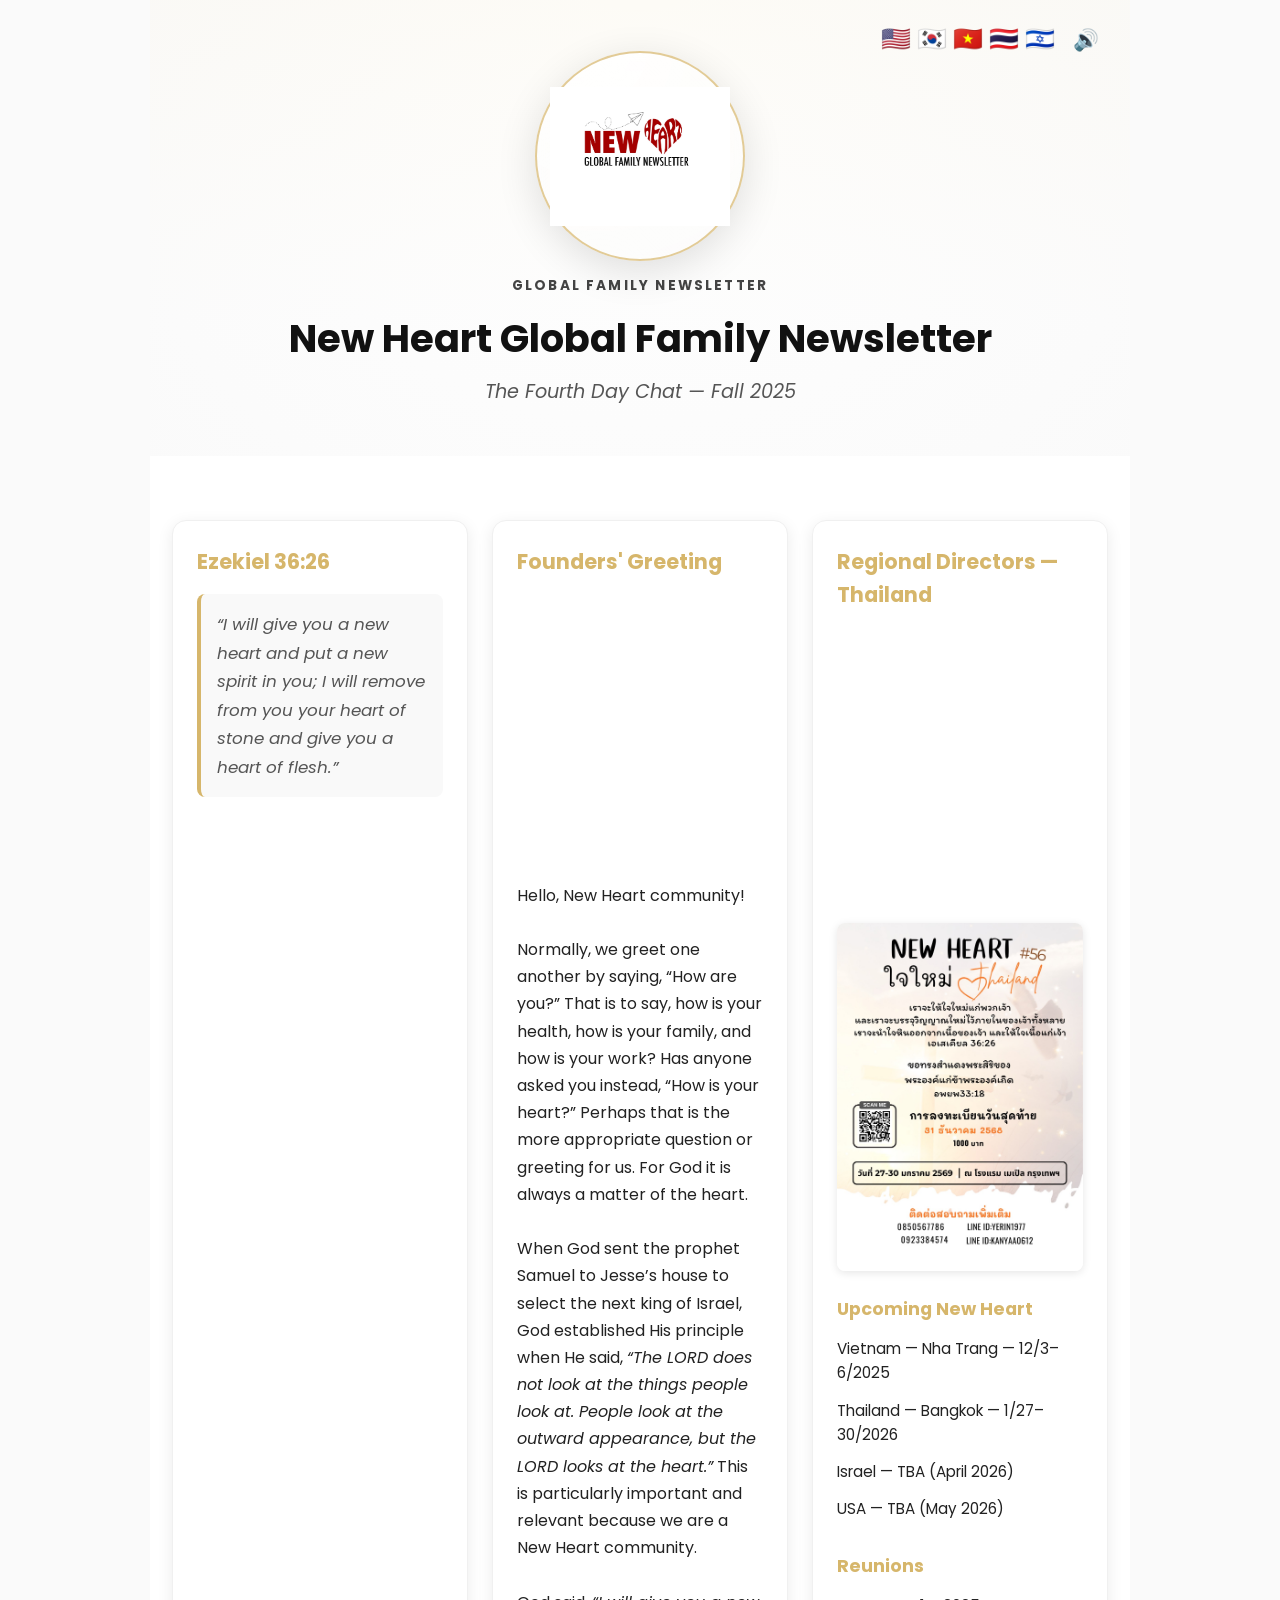
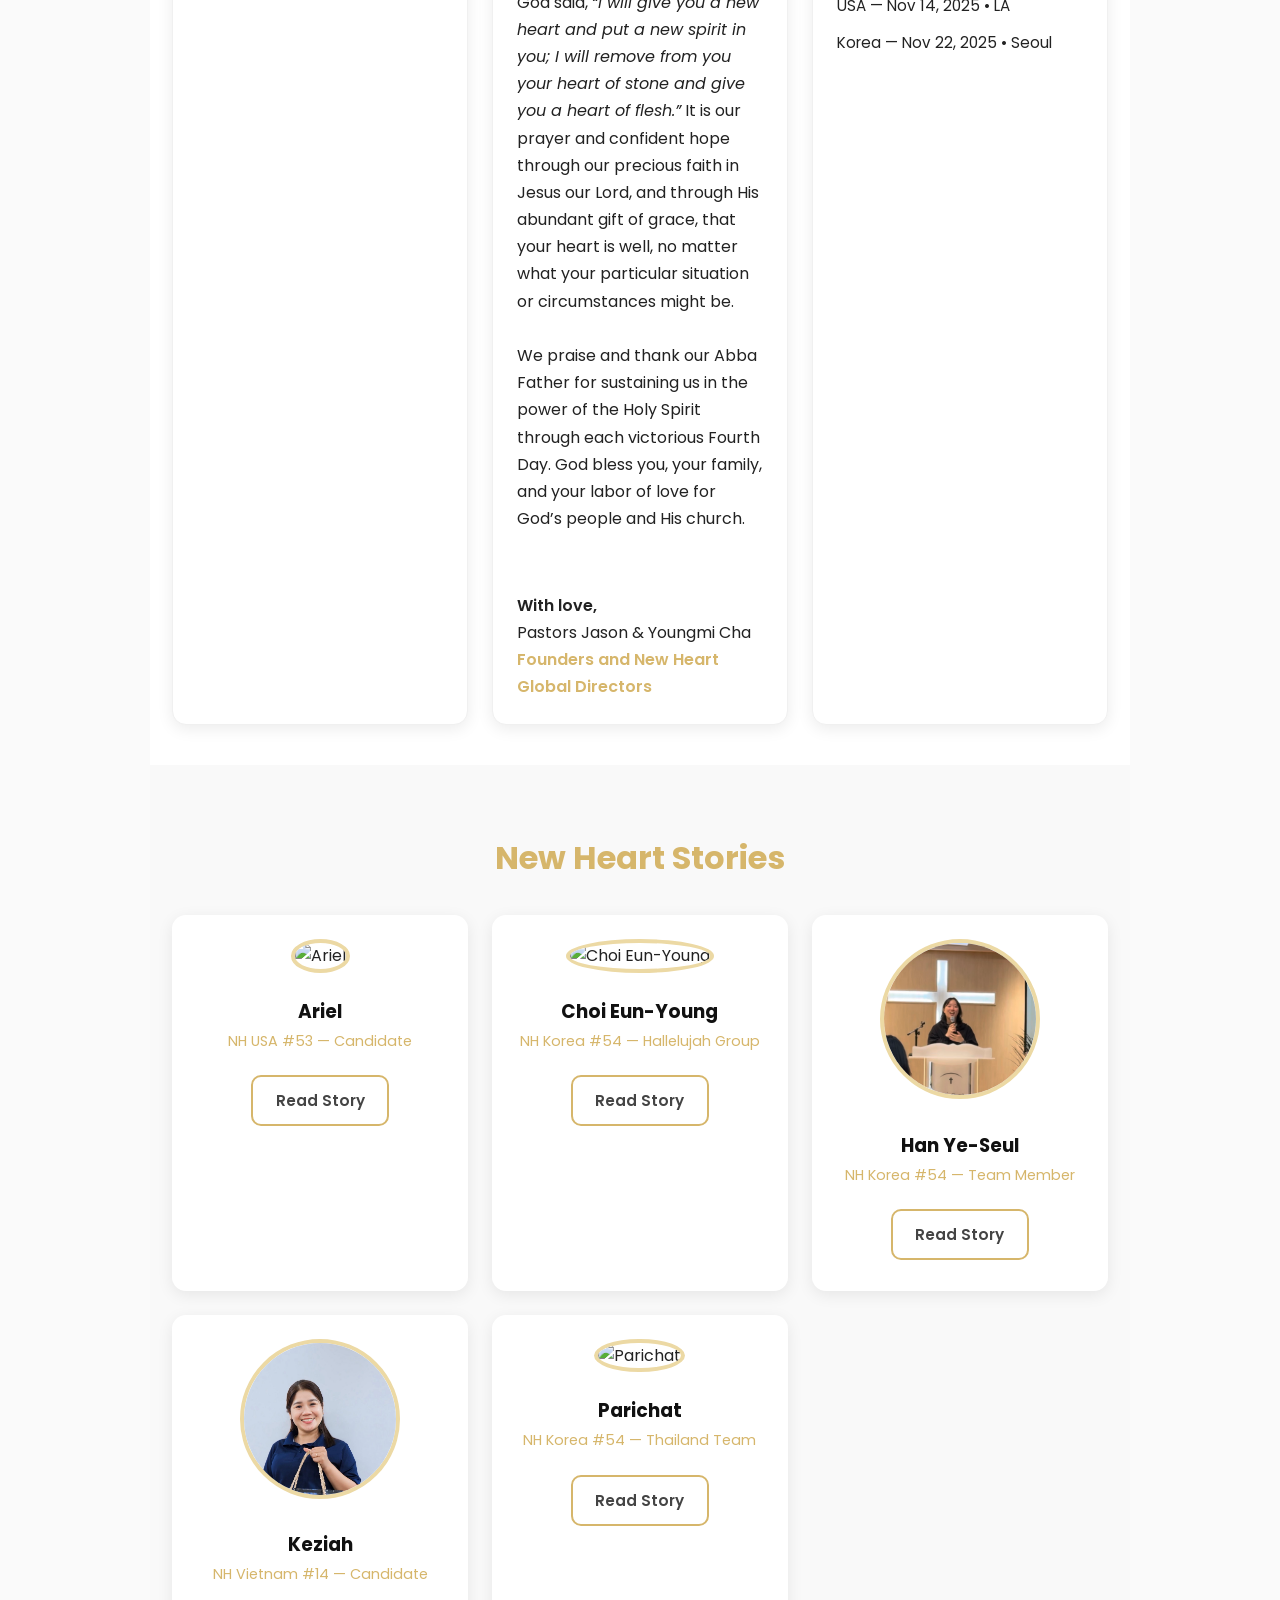
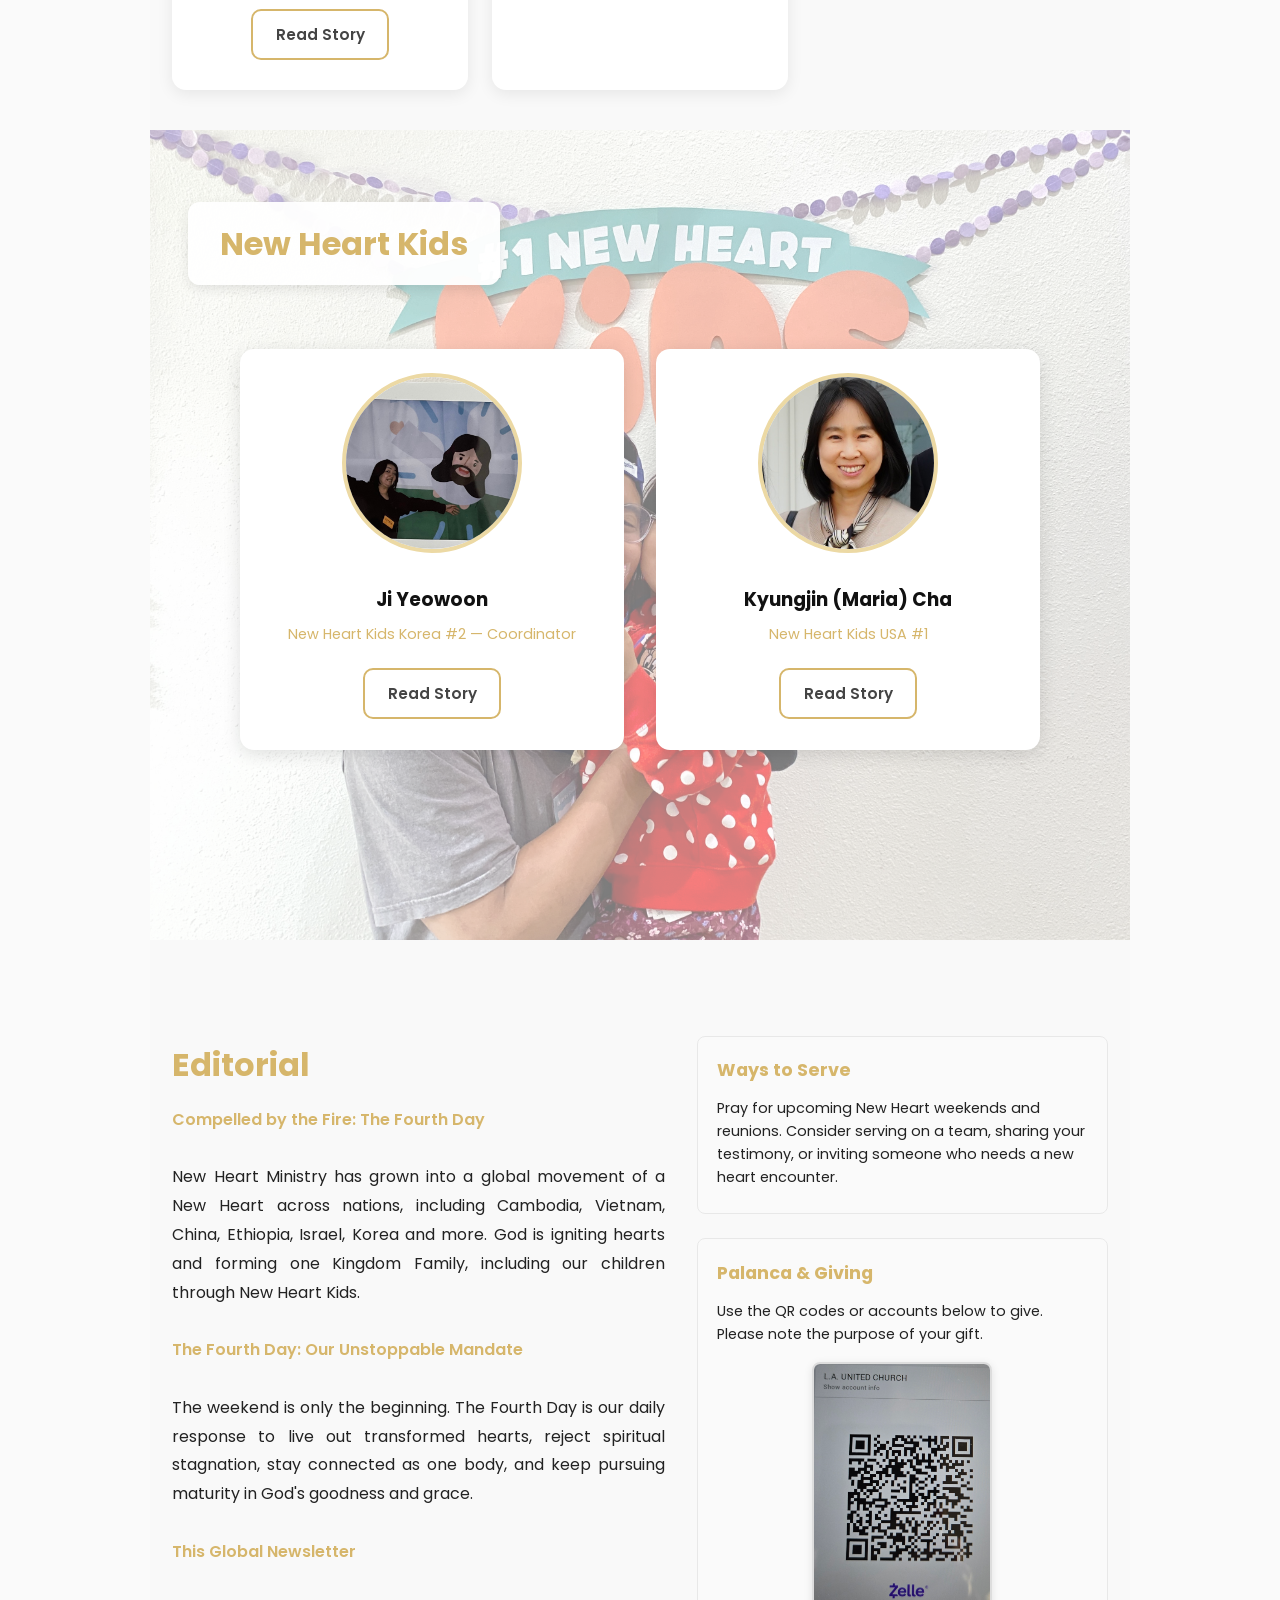
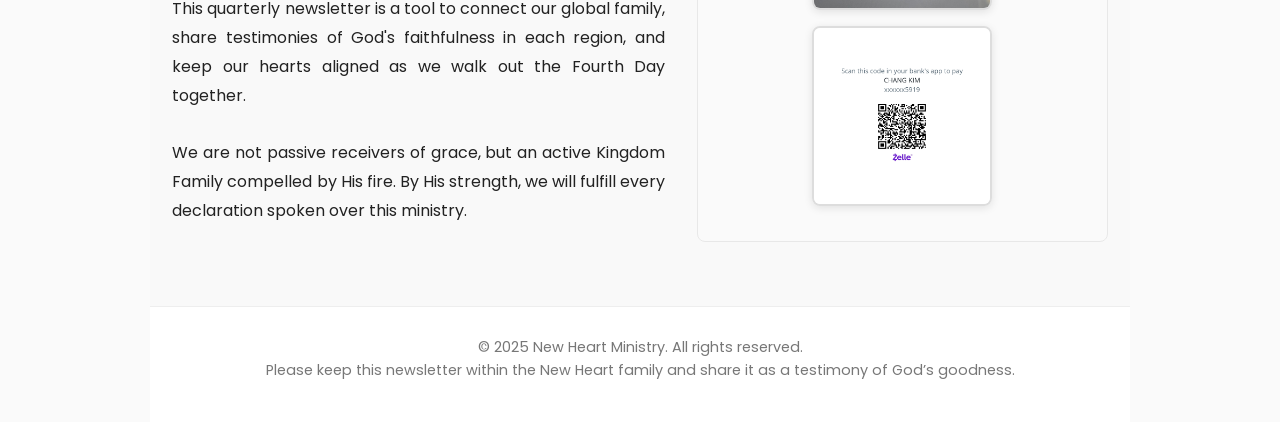
==== commit 149796c1: "Update print statement from 'Hello' to 'Goodbye'" ====
--- a/index.html
+++ b/index.html
@@ -4,123 +4,665 @@
   <meta charset="UTF-8" />
   <meta name="viewport" content="width=device-width, initial-scale=1.0" />
   <title>New Heart Global Family Newsletter — Fall 2025</title>
+
   <link href="https://fonts.googleapis.com/css2?family=Poppins:wght@300;400;600;700&display=swap" rel="stylesheet" />
-  <link href="https://fonts.googleapis.com/css2?family=Noto+Sans+KR:wght@300;400;600;700&family=Noto+Sans+Thai:wght@300;400;600;700&family=Noto+Sans+Hebrew:wght@300;400;600;700&family=Noto+Sans:wght@300;400;600;700&display=swap" rel="stylesheet" />
+
   <style>
-    body { margin: 0; padding: 0; font-family: "Poppins", "Noto Sans", sans-serif; background: #fafafa; color: #222; line-height: 1.6; max-width: 980px; margin-left: auto; margin-right: auto; }
-    body[data-lang="KO"] { font-family: "Noto Sans KR", "Poppins", sans-serif; }
-    body[data-lang="TH"] { font-family: "Noto Sans Thai", "Poppins", sans-serif; }
-    body[data-lang="IL"] { font-family: "Noto Sans Hebrew", "Poppins", sans-serif; }
-    section { padding: 2.5rem 1.4rem; }
-    :root { --gold: #d6b66b; --gold-light: #ecd9a4; --dark: #111; --btn-bg: #ffffff; --btn-border: #d6b66b; --btn-hover: #fff8e6; }
-    .visually-hidden { position: absolute; width: 1px; height: 1px; padding: 0; margin: -1px; overflow: hidden; clip: rect(0, 0, 0, 0); white-space: nowrap; border: 0; }
-    .language-buttons { position: absolute; right: 25px; top: 25px; font-size: 1.7rem; z-index: 100; display: flex; align-items: center; gap: 6px; }
-    .language-buttons span[data-lang] { margin-left: 4px; cursor: pointer; user-select: none; transition: transform 0.2s; opacity: 0.6; }
-    .language-buttons span[data-lang]:hover, .language-buttons span[data-lang].active { transform: scale(1.15); opacity: 1; }
-    .audio-toggle-inline { cursor: pointer; font-size: 1.3rem; margin-left: 10px; padding: 2px 6px; border-radius: 6px; transition: all 0.2s; vertical-align: middle; }
-    .audio-toggle-inline:hover { background: rgba(214, 182, 107, 0.4); transform: scale(1.15); }
-    .page-header { background: linear-gradient(to bottom, var(--gold-light), white 70%); text-align: center; padding: 3rem 1rem 3rem; position: relative; }
-    .logo-container { margin-bottom: 0.6rem; display: inline-block; }
-    .newsletter-logo { max-width: 360px; width: 100%; display: block; height: auto; }
-    #main-title { display: none; }
-    .page-header h2 { margin: 0.6rem 0 0; font-size: 1.2rem; font-weight: 400; font-style: italic; color: #555; }
-    .glow-btn, .open-modal { display: inline-block; padding: 0.75rem 1.4rem; margin: 0.4rem 0; border-radius: 10px; border: 2px solid var(--btn-border); background: var(--btn-bg); cursor: pointer; font-weight: 600; text-decoration: none; color: #444; transition: box-shadow 0.3s ease, background 0.3s ease, transform 0.2s ease; font-family: inherit; font-size: 0.95rem; }
-    .glow-btn:hover, .open-modal:hover { background: var(--btn-hover); box-shadow: 0 0 12px rgba(214, 182, 107, 0.65); transform: translateY(-2px); }
-    #page1 { background: white; }
-    .page1-grid { display: grid; grid-template-columns: repeat(3, 1fr); gap: 1.5rem; margin-top: 1.5rem; }
-    @media (max-width: 900px) { .page1-grid { grid-template-columns: 1fr; } }
-    .card { background: white; padding: 1.5rem; border-radius: 14px; box-shadow: 0 4px 16px rgba(0, 0, 0, 0.08); border: 1px solid #f0f0f0; }
-    .card h3 { margin-top: 0; margin-bottom: 1rem; font-size: 1.3rem; }
-    .card p { line-height: 1.7; margin: 0.5rem 0; }
-    .gold { color: #d6b66b; }
-    .verse-block { font-style: italic; font-size: 1.05rem; line-height: 1.8; color: #555; padding: 1rem; background: #f9f9f9; border-radius: 8px; border-left: 4px solid var(--gold); }
-    .video-frame { width: 100%; height: 240px; border-radius: 12px; margin: 1rem 0; border: 0; }
-    .thai-poster { width: 100%; max-width: 300px; border-radius: 8px; display: block; margin: 1rem auto; box-shadow: 0 2px 8px rgba(0, 0, 0, 0.1); }
-    .card ul { list-style: none; padding: 0; margin: 0.5rem 0; }
-    .card ul li { padding: 0.4rem 0; font-size: 0.95rem; }
-    .card h4 { color: var(--gold); margin: 1.5rem 0 0.5rem; font-size: 1.1rem; }
-    #page2 { background: #f9f9f9; }
-    .section-title { text-align: center; font-size: 2rem; font-weight: 700; color: var(--gold); margin-bottom: 2rem; }
-    .stories-grid { display: grid; grid-template-columns: repeat(auto-fit, minmax(240px, 1fr)); gap: 1.5rem; max-width: 1000px; margin: 0 auto; }
-    .story-card { background: white; border-radius: 14px; box-shadow: 0 4px 16px rgba(0, 0, 0, 0.08); padding: 1.5rem; text-align: center; transition: transform 0.3s, box-shadow 0.3s; }
-    .story-card:hover { transform: translateY(-5px); box-shadow: 0 8px 24px rgba(0, 0, 0, 0.12); }
-    .story-photo { width: 100%; max-width: 160px; height: 160px; object-fit: cover; border-radius: 50%; margin-bottom: 1rem; border: 4px solid var(--gold-light); }
-    .story-name { margin: 0.5rem 0 0.2rem; color: var(--dark); }
-    .story-role { color: var(--gold); font-size: 0.9rem; margin: 0.2rem 0 1rem; }
-    #page3 { position: relative; min-height: 90vh; overflow: hidden; padding: 2.5rem 1.4rem; background: #fafafa; }
-    #kids-background { position: absolute; inset: 0; z-index: 0; overflow: hidden; }
-    .kids-bg-img { position: absolute; inset: 0; width: 100%; height: 100%; object-fit: cover; opacity: 0; transition: opacity 1.5s ease-in-out; }
-    #kids-overlay { position: absolute; inset: 0; background: rgba(255, 255, 255, 0.45); z-index: 1; }
-    #kids-content { position: relative; z-index: 2; padding: 2rem 1rem; }
-    .kids-grid { display: grid; grid-template-columns: repeat(auto-fit, minmax(240px, 1fr)); gap: 1.5rem; max-width: 900px; margin: 1.5rem auto 0; }
-    #page4 { background: #f9f9f9; }
-    .page4-grid { display: grid; grid-template-columns: 1.2fr 1fr; gap: 2rem; margin-top: 2rem; }
-    @media (max-width: 850px) { .page4-grid { grid-template-columns: 1fr; } }
-    .editorial-section-title { color: var(--gold); font-size: 1.6rem; margin-bottom: 0.3rem; }
-    .editorial-title-line { color: var(--gold); font-size: 1.3rem; margin-top: 0; margin-bottom: 1rem; font-weight: 600; }
-    #editorial-content { line-height: 1.8; text-align: justify; }
-    #editorial-content strong { color: var(--gold); font-weight: 600; }
-    .donation-section { background: #fafafa; padding: 1.2rem; border-radius: 8px; margin: 1.5rem 0; border: 1px solid #e8e8e8; }
-    .donation-section h2, .donation-section h3 { margin-top: 0; margin-bottom: 0.8rem; font-size: 1.1rem; color: var(--gold); }
-    .donation-section p { font-size: 0.9rem; line-height: 1.6; margin: 0.3rem 0; }
-    .qr-container { display: flex; gap: 1rem; justify-content: center; flex-wrap: wrap; margin: 1rem 0; }
-    .qr { width: 180px; height: auto; border-radius: 8px; box-shadow: 0 2px 8px rgba(0, 0, 0, 0.1); border: 2px solid #ddd; }
-    .doc-button { display: inline-block; margin: 0.2rem 0.1rem; padding: 0.4rem 0.7rem; border-radius: 6px; border: 1px solid #ddd; font-size: 0.85rem; text-decoration: none; color: #444; background: white; cursor: pointer; transition: background 0.2s, box-shadow 0.2s; }
-    .doc-button:hover { background: #fff8e6; box-shadow: 0 2px 8px rgba(0, 0, 0, 0.1); }
-    .modal { position: fixed; inset: 0; background: rgba(0, 0, 0, 0.75); display: none; align-items: center; justify-content: center; z-index: 9999; padding: 1rem; overflow-y: auto; }
-    .modal.show { display: flex; }
-    .modal-content { background: white; padding: 2.5rem; border-radius: 16px; max-width: 700px; width: 100%; max-height: 85vh; overflow-y: auto; position: relative; box-shadow: 0 10px 40px rgba(0, 0, 0, 0.3); text-align: left; }
-    .modal-content h2 { color: var(--gold); margin-top: 0; margin-bottom: 1.5rem; font-size: 1.8rem; }
-    .modal-content p { margin-bottom: 1rem; line-height: 1.7; }
-    .close-modal { position: absolute; top: 1rem; right: 1rem; font-size: 2.5rem; line-height: 1; cursor: pointer; color: #999; background: none; border: none; transition: color 0.2s; }
-    .close-modal:hover { color: #333; }
-    .modal-speak-btn { position: absolute; top: 1rem; right: 3.5rem; background: white; border: 2px solid var(--gold); border-radius: 50%; width: 36px; height: 36px; font-size: 18px; cursor: pointer; display: flex; align-items: center; justify-content: center; transition: all 0.2s; }
-    .modal-speak-btn:hover { background: var(--gold-light); transform: scale(1.1); }
-    .modal-speak-btn.speaking { background: var(--gold); color: white; }
-    footer { text-align: center; padding: 1.5rem 1rem 2rem; font-size: 0.85rem; color: #666; }
-    [dir="rtl"] .modal-content { text-align: right; }
-    [dir="rtl"] .close-modal { right: auto; left: 1rem; }
-    [dir="rtl"] .modal-speak-btn { right: auto; left: 3.5rem; }
-    [dir="rtl"] .verse-block { border-left: none; border-right: 4px solid var(--gold); }
-    [dir="rtl"] #editorial-content { text-align: right; }
-    @media (max-width: 600px) { .modal-content { padding: 2rem 1.5rem; } .newsletter-logo { max-width: 260px; } }
+    :root {
+      --gold: #d6b66b;
+      --gold-light: #ecd9a4;
+      --dark: #111;
+      --btn-bg: #ffffff;
+      --btn-border: #d6b66b;
+      --btn-hover: #fff8e6;
+    }
+
+    * {
+      box-sizing: border-box;
+    }
+
+    body {
+      margin: 0;
+      padding: 0;
+      font-family: "Poppins", sans-serif;
+      background: #fafafa;
+      color: #222;
+      line-height: 1.6;
+      max-width: 980px;
+      margin-left: auto;
+      margin-right: auto;
+    }
+
+    section {
+      padding: 2.5rem 1.4rem;
+    }
+
+    .hidden {
+      display: none !important;
+    }
+
+    .glow-btn,
+    .open-modal {
+      display: inline-block;
+      padding: 0.75rem 1.4rem;
+      margin: 0.4rem 0;
+      border-radius: 10px;
+      border: 2px solid var(--btn-border);
+      background: var(--btn-bg);
+      cursor: pointer;
+      font-weight: 600;
+      text-decoration: none;
+      color: #444;
+      transition: box-shadow 0.3s ease, background 0.3s ease, transform 0.2s ease;
+      font-family: inherit;
+      font-size: 0.95rem;
+    }
+
+    .glow-btn:hover,
+    .open-modal:hover {
+      background: var(--btn-hover);
+      box-shadow: 0 0 12px rgba(214, 182, 107, 0.65);
+      transform: translateY(-2px);
+    }
+
+    /* HEADER */
+
+    .page-header {
+      background: radial-gradient(circle at top, rgba(255,255,255,0.9), rgba(250,250,250,0.95)), 
+                  linear-gradient(to bottom, var(--gold-light), white 70%);
+      text-align: center;
+      padding: 3.2rem 1rem 3rem;
+      position: relative;
+      overflow: hidden;
+    }
+
+    .header-logo-wrap {
+      display: flex;
+      flex-direction: column;
+      align-items: center;
+      gap: 0.4rem;
+      margin-bottom: 0.6rem;
+    }
+
+    .logo-circle {
+      width: 210px;
+      height: 210px;
+      border-radius: 50%;
+      background: radial-gradient(circle at 30% 0%, rgba(255,255,255,0.9), rgba(255,255,255,0.1));
+      border: 2px solid rgba(214,182,107,0.7);
+      display: flex;
+      align-items: center;
+      justify-content: center;
+      box-shadow: 0 10px 40px rgba(0,0,0,0.12);
+      backdrop-filter: blur(4px);
+    }
+
+    .newsletter-logo {
+      max-width: 180px;
+      width: 100%;
+      height: auto;
+      display: block;
+    }
+
+    .logo-text {
+      margin-top: 0.45rem;
+      font-weight: 700;
+      letter-spacing: 0.16em;
+      font-size: 0.85rem;
+      color: #444;
+    }
+
+    .language-buttons {
+      position: absolute;
+      right: 25px;
+      top: 20px;
+      font-size: 1.7rem;
+      z-index: 100;
+      display: flex;
+      align-items: center;
+      gap: 6px;
+    }
+
+    .language-buttons span[data-lang] {
+      cursor: pointer;
+      user-select: none;
+      transition: transform 0.2s;
+      font-size: 1.5rem;
+    }
+
+    .language-buttons span[data-lang]:hover {
+      transform: scale(1.15);
+    }
+
+    .language-buttons .audio-toggle-inline {
+      cursor: pointer;
+      font-size: 1.3rem;
+      padding: 2px 6px;
+      border-radius: 6px;
+      transition: all 0.2s;
+      margin-left: 6px;
+    }
+
+    .language-buttons .audio-toggle-inline:hover {
+      background: rgba(214,182,107,0.4);
+      transform: scale(1.15);
+    }
+
+    .page-header h1 {
+      margin: 0.7rem 0 0;
+      font-size: 2.4rem;
+      font-weight: 700;
+      color: var(--dark);
+    }
+
+    .page-header h2 {
+      margin: 0.5rem 0 0;
+      font-size: 1.2rem;
+      font-weight: 400;
+      font-style: italic;
+      color: #555;
+    }
+
+    @media (max-width: 600px) {
+      .page-header {
+        padding-top: 4.5rem;
+      }
+      .language-buttons {
+        top: 10px;
+        right: 10px;
+        font-size: 1.5rem;
+      }
+      .logo-circle {
+        width: 170px;
+        height: 170px;
+      }
+    }
+
+    .gold {
+      color: var(--gold);
+    }
+
+    .verse-block {
+      font-style: italic;
+      font-size: 1.05rem;
+      line-height: 1.8;
+      color: #555;
+      padding: 1rem;
+      background: #f9f9f9;
+      border-radius: 8px;
+      border-left: 4px solid var(--gold);
+    }
+
+    .video-frame {
+      width: 100%;
+      height: 240px;
+      border-radius: 12px;
+      margin: 1rem 0;
+      border: 0;
+    }
+
+    .thai-poster {
+      width: 100%;
+      max-width: 300px;
+      border-radius: 8px;
+      display: block;
+      margin: 1rem auto;
+      box-shadow: 0 2px 8px rgba(0,0,0,0.1);
+    }
+
+    .card {
+      background: white;
+      padding: 1.5rem;
+      border-radius: 14px;
+      box-shadow: 0 4px 16px rgba(0,0,0,0.08);
+      border: 1px solid #f0f0f0;
+    }
+
+    .card h3 {
+      margin-top: 0;
+      margin-bottom: 1rem;
+      font-size: 1.3rem;
+    }
+
+    .card p {
+      line-height: 1.7;
+      margin: 0.5rem 0;
+    }
+
+    .card ul {
+      list-style: none;
+      padding: 0;
+      margin: 0.5rem 0;
+    }
+
+    .card ul li {
+      padding: 0.4rem 0;
+      font-size: 0.95rem;
+    }
+
+    .card h4 {
+      color: var(--gold);
+      margin: 1.5rem 0 0.5rem;
+      font-size: 1.1rem;
+    }
+
+    /* PAGE 1 GRID */
+
+    #page1 {
+      background: white;
+    }
+
+    .page1-grid {
+      display: grid;
+      grid-template-columns: repeat(3, 1fr);
+      gap: 1.5rem;
+      margin-top: 1.5rem;
+    }
+
+    @media (max-width: 900px) {
+      .page1-grid {
+        grid-template-columns: 1fr;
+      }
+    }
+
+    /* PAGE 2 - STORIES */
+
+    #page2 {
+      background: #f9f9f9;
+    }
+
+    .section-title {
+      text-align: center;
+      font-size: 2rem;
+      font-weight: 700;
+      color: var(--gold);
+      margin-bottom: 2rem;
+    }
+
+    .stories-grid {
+      display: grid;
+      grid-template-columns: repeat(auto-fit, minmax(240px, 1fr));
+      gap: 1.5rem;
+      max-width: 1000px;
+      margin: 0 auto;
+    }
+
+    .story-card {
+      background: white;
+      border-radius: 14px;
+      box-shadow: 0 4px 16px rgba(0,0,0,0.08);
+      padding: 1.5rem;
+      text-align: center;
+      transition: transform 0.3s, box-shadow 0.3s;
+    }
+
+    .story-card:hover {
+      transform: translateY(-5px);
+      box-shadow: 0 8px 24px rgba(0,0,0,0.12);
+    }
+
+    .story-photo {
+      width: 100%;
+      max-width: 160px;
+      height: 160px;
+      object-fit: cover;
+      border-radius: 50%;
+      margin-bottom: 1rem;
+      border: 4px solid var(--gold-light);
+    }
+
+    .story-name {
+      margin: 0.5rem 0 0.2rem;
+      color: var(--dark);
+    }
+
+    .story-role {
+      color: var(--gold);
+      font-size: 0.9rem;
+      margin: 0.2rem 0 1rem;
+    }
+
+    /* PAGE 3 - KIDS */
+
+    #page3 {
+      position: relative;
+      min-height: 90vh;
+      overflow: hidden;
+      padding: 2.5rem 1.4rem;
+    }
+
+    #kids-background {
+      position: absolute;
+      inset: 0;
+      z-index: 0;
+      overflow: hidden;
+    }
+
+    .kid-bg-img {
+      position: absolute;
+      inset: 0;
+      width: 100%;
+      height: 100%;
+      object-fit: cover;
+      opacity: 0;
+      transition: opacity 2s ease-in-out;
+    }
+
+    #kids-overlay {
+      position: absolute;
+      inset: 0;
+      background: rgba(255,255,255,0.4);
+      z-index: 1;
+    }
+
+    #kids-content {
+      position: relative;
+      z-index: 2;
+      padding: 2rem 1rem;
+    }
+
+    #page3 .section-title {
+      background: rgba(255,255,255,0.95);
+      padding: 1rem 2rem;
+      border-radius: 12px;
+      display: inline-block;
+      margin: 0 auto 2rem;
+      box-shadow: 0 4px 12px rgba(0,0,0,0.1);
+    }
+
+    .kids-stories-grid {
+      display: grid;
+      grid-template-columns: repeat(auto-fit, minmax(300px, 1fr));
+      gap: 2rem;
+      max-width: 800px;
+      margin: 2rem auto;
+    }
+
+    .kids-card {
+      background: white;
+      padding: 1.5rem;
+      border-radius: 14px;
+      box-shadow: 0 4px 18px rgba(0,0,0,0.12);
+      text-align: center;
+      transition: transform 0.3s, box-shadow 0.3s;
+    }
+
+    .kids-card:hover {
+      transform: translateY(-5px);
+      box-shadow: 0 8px 24px rgba(0,0,0,0.15);
+    }
+
+    .kids-photo {
+      width: 100%;
+      max-width: 180px;
+      height: 180px;
+      object-fit: cover;
+      border-radius: 50%;
+      margin-bottom: 1rem;
+      border: 4px solid var(--gold-light);
+    }
+
+    .kids-name {
+      margin: 0.5rem 0;
+      color: var(--dark);
+    }
+
+    /* PAGE 4 - EDITORIAL + DONATIONS */
+
+    #page4 {
+      background: #f9f9f9;
+    }
+
+    .page4-grid {
+      display: grid;
+      grid-template-columns: 1.2fr 1fr;
+      gap: 2rem;
+      margin-top: 2rem;
+    }
+
+    @media (max-width: 850px) {
+      .page4-grid {
+        grid-template-columns: 1fr;
+      }
+    }
+
+    .editorial-title {
+      color: var(--gold);
+      font-size: 2rem;
+      margin-bottom: 1rem;
+    }
+
+    #editorial-content {
+      line-height: 1.8;
+      text-align: justify;
+    }
+
+    #editorial-content strong {
+      color: var(--gold);
+      font-weight: 600;
+    }
+
+    .donation-section {
+      background: #fafafa;
+      padding: 1.2rem;
+      border-radius: 8px;
+      margin: 1.5rem 0;
+      border: 1px solid #e8e8e8;
+    }
+
+    .donation-section h3 {
+      margin-top: 0;
+      margin-bottom: 0.8rem;
+      font-size: 1.1rem;
+      color: var(--gold);
+    }
+
+    .donation-section p {
+      font-size: 0.9rem;
+      line-height: 1.6;
+      margin: 0.3rem 0;
+    }
+
+    .qr-container {
+      display: flex;
+      gap: 1rem;
+      justify-content: center;
+      flex-wrap: wrap;
+      margin: 1rem 0;
+    }
+
+    .qr {
+      width: 180px;
+      height: auto;
+      border-radius: 8px;
+      box-shadow: 0 2px 8px rgba(0,0,0,0.1);
+      border: 2px solid #ddd;
+    }
+
+    /* MODALS */
+
+    .modal {
+      position: fixed;
+      inset: 0;
+      background: rgba(0,0,0,0.75);
+      display: flex;
+      align-items: center;
+      justify-content: center;
+      z-index: 9999;
+      padding: 1rem;
+      overflow-y: auto;
+    }
+
+    .modal-content {
+      background: white;
+      padding: 2.5rem;
+      border-radius: 16px;
+      max-width: 700px;
+      width: 100%;
+      max-height: 85vh;
+      overflow-y: auto;
+      position: relative;
+      box-shadow: 0 10px 40px rgba(0,0,0,0.3);
+    }
+
+    .modal-content h2 {
+      color: var(--gold);
+      margin-top: 0;
+      margin-bottom: 1.5rem;
+      font-size: 1.8rem;
+    }
+
+    .modal-content p {
+      margin-bottom: 1rem;
+      line-height: 1.7;
+    }
+
+    .close-modal {
+      position: absolute;
+      top: 1rem;
+      right: 1rem;
+      font-size: 2.5rem;
+      line-height: 1;
+      cursor: pointer;
+      color: #999;
+      background: none;
+      border: none;
+      transition: color 0.2s;
+    }
+
+    .close-modal:hover {
+      color: #333;
+    }
+
+    .modal-speak-btn {
+      position: absolute;
+      top: 1rem;
+      right: 3.5rem;
+      background: white;
+      border: 2px solid var(--gold);
+      border-radius: 50%;
+      width: 36px;
+      height: 36px;
+      font-size: 18px;
+      cursor: pointer;
+      display: flex;
+      align-items: center;
+      justify-content: center;
+      transition: all 0.2s;
+    }
+
+    .modal-speak-btn:hover {
+      background: var(--gold-light);
+      transform: scale(1.1);
+    }
+
+    .modal-speak-btn.speaking {
+      background: var(--gold);
+      color: white;
+      animation: pulse 1s infinite;
+    }
+
+    @keyframes pulse {
+      0%, 100% { transform: scale(1); }
+      50% { transform: scale(1.1); }
+    }
+
+    @media (max-width: 600px) {
+      .modal-content {
+        padding: 2rem 1.5rem;
+      }
+    }
+
+    /* SIMPLE AUDIO TOGGLE */
+
+    .sr-only {
+      position: absolute;
+      width: 1px;
+      height: 1px;
+      padding: 0;
+      margin: -1px;
+      overflow: hidden;
+      clip: rect(0,0,0,0);
+      white-space: nowrap;
+      border: 0;
+    }
+
+    /* FOOTER */
+
+    footer {
+      padding: 1.8rem 1.4rem 2.5rem;
+      text-align: center;
+      font-size: 0.9rem;
+      color: #777;
+      background: white;
+      border-top: 1px solid #eee;
+    }
   </style>
 </head>
-<body data-lang="EN">
+<body>
+
   <header class="page-header">
     <div class="language-buttons">
-      <span data-lang="EN" title="English" class="active">🇺🇸</span>
+      <span data-lang="EN" title="English">🇺🇸</span>
       <span data-lang="KO" title="한국어">🇰🇷</span>
       <span data-lang="VN" title="Tiếng Việt">🇻🇳</span>
       <span data-lang="TH" title="ไทย">🇹🇭</span>
-      <span data-lang="IL" title="Hebrew">🇮🇱</span>
-      <span class="audio-toggle-inline" id="audioToggleHeader" title="Listen to Newsletter">🔊</span>
+      <span data-lang="IL" title="עברית">🇮🇱</span>
+      <span class="audio-toggle-inline" id="audioToggleHeader" title="Listen to newsletter">🔊</span>
     </div>
-    <div class="logo-container">
-      <img src="assets/img/new-heart-logo.png" alt="New Heart Global Family" class="newsletter-logo" />
+
+    <div class="header-logo-wrap">
+      <div class="logo-circle">
+        <img src="assets/img/new-heart-logo.png" alt="New Heart Ministry Logo" class="newsletter-logo" />
+      </div>
+      <div class="logo-text" id="logo-text-label">GLOBAL FAMILY NEWSLETTER</div>
     </div>
-    <h1 id="main-title" class="visually-hidden">New Heart Global Family Newsletter</h1>
+
+    <h1 id="main-title">New Heart Global Family Newsletter</h1>
     <h2 id="subtitle">The Fourth Day Chat — Fall 2025</h2>
   </header>
 
+  <!-- PAGE 1 - VERSE, FOUNDERS, REGIONAL DIRECTORS -->
   <section id="page1">
     <div class="page1-grid">
+      <!-- Bible Verse -->
       <div class="card">
-        <h3 class="gold" id="verse-ref">Ezekiel 36:26</h3>
-        <p class="verse-block" id="verse-text">"I will give you a new heart and put a new spirit in you; I will remove from you your heart of stone and give you a heart of flesh."</p>
+        <h3 class="gold">Ezekiel 36:26</h3>
+        <p class="verse-block">
+          “I will give you a new heart and put a new spirit in you; I will remove from you
+          your heart of stone and give you a heart of flesh.”
+        </p>
       </div>
+
+      <!-- Founders -->
       <div class="card">
         <h3 class="gold" id="founders-greeting-title">Founders' Greeting</h3>
-        <iframe class="video-frame" src="https://www.youtube.com/embed/gZBn3xnHTL8" allow="accelerometer; autoplay; clipboard-write; encrypted-media; gyroscope; picture-in-picture" allowfullscreen></iframe>
-        <div id="founder-msg"></div>
-        <br />
-        <p style="font-weight: 600; margin: 0" id="with-love">With love,</p>
-        <p style="margin: 0">Pastors Jason &amp; Youngmi Cha</p>
-        <p style="margin: 0; color: var(--gold); font-weight: 600" id="founders-title">Founders and New Heart Global Directors</p>
+        <iframe
+          class="video-frame"
+          src="https://www.youtube.com/embed/gZBn3xnHTL8"
+          title="Founders Greeting"
+          allow="accelerometer; autoplay; clipboard-write; encrypted-media; gyroscope; picture-in-picture"
+          allowfullscreen>
+        </iframe>
+        <p id="founder-msg"></p>
+        <br /><br />
+        <p style="font-weight:600; margin:0;">With love,</p>
+        <p style="margin:0;">Pastors Jason &amp; Youngmi Cha</p>
+        <p style="margin:0; color:var(--gold); font-weight:600;" id="founders-title">
+          Founders and New Heart Global Directors
+        </p>
       </div>
+
+      <!-- Regional Directors & Events -->
       <div class="card">
         <h3 class="gold" id="regional-directors-title">Regional Directors — Thailand</h3>
-        <iframe class="video-frame" src="https://www.youtube.com/embed/wNR9yt7HtbU" allow="accelerometer; autoplay; clipboard-write; encrypted-media; gyroscope; picture-in-picture" allowfullscreen></iframe>
+        <iframe
+          class="video-frame"
+          src="https://www.youtube.com/embed/wNR9yt7HtbU"
+          title="Thailand Regional Directors"
+          allow="accelerometer; autoplay; clipboard-write; encrypted-media; gyroscope; picture-in-picture"
+          allowfullscreen>
+        </iframe>
         <img src="assets/img/Thailand-poster.jpeg" class="thai-poster" alt="Thailand New Heart Poster" />
         <h4 class="gold" id="upcoming-nh-title">Upcoming New Heart</h4>
         <ul id="upcoming-nh-list">
@@ -138,124 +680,1058 @@
     </div>
   </section>
 
+  <!-- PAGE 2 - NEW HEART STORIES -->
   <section id="page2">
-    <h2 class="section-title" id="stories-title">Stories of New Hearts</h2>
+    <h2 class="section-title" id="stories-title">New Heart Stories</h2>
     <div class="stories-grid">
+      <!-- ARIEL -->
       <div class="story-card">
-        <img src="assets/img/ariel.jpeg" alt="Ariel" class="story-photo" />
+        <img src="assets/img/ariel.jpeg" class="story-photo" alt="Ariel" />
         <h3 class="story-name">Ariel</h3>
-        <div class="story-role" id="ariel-role">From Orthodox Judaism to Jesus</div>
-        <button class="open-modal glow-btn" data-target="#modal-ariel">Read Story</button>
+        <p class="story-role">NH USA #53 — Candidate</p>
+        <button class="open-modal" data-target="#modal-ariel">Read Story</button>
       </div>
+
+      <!-- CHOI EUN-YOUNG -->
       <div class="story-card">
-        <img src="assets/img/choi.jpeg" alt="Choi" class="story-photo" />
-        <h3 class="story-name" id="choi-name">Choi Eun-young</h3>
-        <div class="story-role" id="choi-role">A Heart Healed from Shame</div>
-        <button class="open-modal glow-btn" data-target="#modal-choi">Read Story</button>
+        <img src="assets/img/choi.jpeg" class="story-photo" alt="Choi Eun-Young" />
+        <h3 class="story-name">Choi Eun-Young</h3>
+        <p class="story-role">NH Korea #54 — Hallelujah Group</p>
+        <button class="open-modal" data-target="#modal-choi">Read Story</button>
       </div>
+
+      <!-- HAN YE-SEUL -->
       <div class="story-card">
-        <img src="assets/img/han.jpeg" alt="Han" class="story-photo" />
-        <h3 class="story-name" id="han-name">Han Ye-seul</h3>
-        <div class="story-role" id="han-role">From Striving to Rest in Serving</div>
-        <button class="open-modal glow-btn" data-target="#modal-han">Read Story</button>
+        <img src="assets/img/han.jpeg" class="story-photo" alt="Han Ye-Seul" />
+        <h3 class="story-name">Han Ye-Seul</h3>
+        <p class="story-role">NH Korea #54 — Team Member</p>
+        <button class="open-modal" data-target="#modal-han">Read Story</button>
       </div>
+
+      <!-- KEZIAH -->
       <div class="story-card">
-        <img src="assets/img/keziah.jpeg" alt="Keziah" class="story-photo" />
+        <img src="assets/img/keziah.jpeg" class="story-photo" alt="Keziah" />
         <h3 class="story-name">Keziah</h3>
-        <div class="story-role" id="keziah-role">Encountering the Father's Love</div>
-        <button class="open-modal glow-btn" data-target="#modal-keziah">Read Story</button>
+        <p class="story-role">NH Vietnam #14 — Candidate</p>
+        <button class="open-modal" data-target="#modal-keziah">Read Story</button>
       </div>
+
+      <!-- PARICHAT -->
       <div class="story-card">
-        <img src="assets/img/parichat.jpeg" alt="Parichat" class="story-photo" />
+        <img src="assets/img/parichat.jpeg" class="story-photo" alt="Parichat" />
         <h3 class="story-name">Parichat</h3>
-        <div class="story-role" id="parichat-role">Freedom from Long-Held Pain</div>
-        <button class="open-modal glow-btn" data-target="#modal-parichat">Read Story</button>
+        <p class="story-role">NH Korea #54 — Thailand Team</p>
+        <button class="open-modal" data-target="#modal-parichat">Read Story</button>
       </div>
     </div>
   </section>
 
+  <!-- PAGE 3 - NEW HEART KIDS -->
   <section id="page3">
-    <div id="kids-background">
-      <img src="assets/img/kids-bg-1.jpeg" class="kids-bg-img" alt="New Heart Kids" style="opacity: 1" />
-      <img src="assets/img/kids-bg-2.jpeg" class="kids-bg-img" alt="New Heart Kids" />
-      <img src="assets/img/kids-bg-3.jpeg" class="kids-bg-img" alt="New Heart Kids" />
-      <img src="assets/img/kids-bg-4.jpeg" class="kids-bg-img" alt="New Heart Kids" />
-      <img src="assets/img/kids-bg-5.jpeg" class="kids-bg-img" alt="New Heart Kids" />
-    </div>
+    <div id="kids-background"></div>
     <div id="kids-overlay"></div>
     <div id="kids-content">
-      <h2 class="section-title" id="kids-title">New Heart Kids — The Fourth Generation</h2>
-      <p id="kids-intro">From Los Angeles to Korea, God is giving His New Heart to the youngest members of our family.</p>
-      <div class="kids-grid">
-        <div class="story-card">
-          <img src="assets/img/ji.jpeg" alt="Ji Yeowoon" class="story-photo" />
-          <h3 class="story-name" id="ji-name">Ji Yeowoon</h3>
-          <div class="story-role" id="ji-role">New Heart Kids #2 — Korea</div>
-          <button class="open-modal glow-btn" data-target="#modal-ji">Read Story</button>
+      <h2 class="section-title" id="kids-title">New Heart Kids</h2>
+
+      <div class="kids-stories-grid">
+        <!-- JI YEOWOON -->
+        <div class="kids-card">
+          <img src="assets/img/ji.jpeg" class="kids-photo" alt="Ji Yeowoon" />
+          <h3 class="kids-name">Ji Yeowoon</h3>
+          <p class="story-role">New Heart Kids Korea #2 — Coordinator</p>
+          <button class="open-modal" data-target="#modal-ji">Read Story</button>
         </div>
-        <div class="story-card">
-          <img src="assets/img/kyungjin.jpeg" alt="Kyungjin" class="story-photo" />
-          <h3 class="story-name">Kyungjin</h3>
-          <div class="story-role" id="kyungjin-role">New Heart Kids #1 — Los Angeles</div>
-          <button class="open-modal glow-btn" data-target="#modal-kyungjin">Read Story</button>
+
+        <!-- KYUNGJIN (MARIA) -->
+        <div class="kids-card">
+          <img src="assets/img/kyungjin.jpeg" class="kids-photo" alt="Kyungjin (Maria) Cha" />
+          <h3 class="kids-name">Kyungjin (Maria) Cha</h3>
+          <p class="story-role">New Heart Kids USA #1</p>
+          <button class="open-modal" data-target="#modal-kyungjin">Read Story</button>
         </div>
       </div>
     </div>
   </section>
 
+  <!-- PAGE 4 - EDITORIAL + WAYS TO SERVE -->
   <section id="page4">
     <div class="page4-grid">
+      <!-- Editorial Left -->
       <article>
-        <h2 class="editorial-section-title" id="editorial-section-title">Editorial</h2>
-        <h3 class="editorial-title-line" id="editorial-title-line">Compelled by the Fire: The Fourth Day</h3>
-        <div id="editorial-content"></div>
+        <h2 class="editorial-title" id="editorial-title">Editorial</h2>
+        <div id="editorial-content">
+          <p>
+            <strong id="editorial-h1">Compelled by the Fire: The Fourth Day</strong><br /><br />
+            <span id="editorial-p1">
+              New Heart Ministry recently celebrated its 54th gathering in Korea, marking nearly two decades
+              of God's undeniable grace across nations, including Cambodia, Vietnam, China, Ethiopia, Israel,
+              and Korea. This movement is a divine summons igniting the promise of a New Heart (Ezekiel 36:26)
+              in every generation and weaving us into one fierce, global Kingdom Family. Our commitment is
+              comprehensive, extending to the New Heart Kids programs, which underscore our conviction that
+              children are critical and active participants today, ensuring a legacy of passion that will
+              sustain the movement for years to come.
+            </span>
+            <br /><br />
+
+            <strong id="editorial-h2">The Fourth Day: Our Unstoppable Mandate</strong><br /><br />
+            <span id="editorial-p2">
+              Our three-day gatherings are a deep immersion—a holy soaking in God's love and transformative
+              power—but this is the preparation, not the end. We are utterly compelled to live the Fourth Day,
+              the immediate, daily application of our radically transformed hearts. We carry an unstoppable
+              mandate to reject spiritual stagnation and pursue sustained maturity in God's goodness and grace
+              by remaining connected; to hold nothing back as we serve in unified purpose (Acts 2), because
+              isolation is not an option and our strength is in our unbreakable family covenant spanning
+              continents. We are continually called to this ultimate purpose: raising a people of fire and
+              stepping into the global expansion God promised in Isaiah 54.
+            </span>
+            <br /><br />
+
+            <strong id="editorial-h3">This Global Newsletter</strong><br /><br />
+            <span id="editorial-p3">
+              As God's vision for New Heart Ministry continues to sharpen with undeniable clarity, we sense His
+              urgent desire not only to document the mighty works and abundant grace flowing, but also to draw
+              us as a Family into deeper connection and nurture. This quarterly Global Newsletter for the New
+              Heart Family is therefore a necessity, not an option. It is a deliberate tool designed to bridge
+              nations and cultures, nurturing global connections so we care for one another as one body; to
+              share the undeniable evidence of God's faithfulness from every region, strengthening our
+              collective faith; and to keep our focus sharp, reminding us that we are compelled to live out
+              the Fourth Day together and to grow in sustained maturity between each gathering.
+            </span>
+            <br /><br />
+
+            <span id="editorial-closing">
+              We must step forward. The Kingdom Family is not a passive recipient of grace, but an active force
+              compelled by an unwavering vision. By His strength, we will fulfill every declaration spoken
+              over this ministry.
+            </span>
+          </p>
+        </div>
       </article>
+
+      <!-- Ways to Serve + Palanca / QR -->
       <aside>
         <div class="donation-section">
-          <h2 id="serve-title">Ways to Serve</h2>
-          <p id="serve-text">Pray for upcoming New Heart weekends and reunions.</p>
+          <h3 id="serve-title">Ways to Serve</h3>
+          <p>
+            Pray for upcoming New Heart weekends and reunions. Consider serving on a team, sharing your
+            testimony, or inviting someone who needs a new heart encounter.
+          </p>
         </div>
+
         <div class="donation-section">
-          <h3 id="palanca-title">Palanca Donations</h3>
-          <a class="doc-button" href="https://docs.google.com/document/d/1ZBF6pZQ6TP2mM46tgfQeD5UHRmxW4faH/edit?usp=drivelink" target="_blank">📄 Palanca #55 (VNH #14)</a>
-          <a class="doc-button" href="https://docs.google.com/document/d/1qZGid-ARxOl8aOIGQBLuGY3LggGF1YFB/edit?usp=drivelink" target="_blank">📄 Palanca #56 (TNH #1)</a>
-          <p style="font-size:0.9rem; font-style:italic; color:#666; margin:1rem 0;" id="qr-instruction">Please use the QR codes or bank accounts below.</p>
+          <h3 id="palanca-title">Palanca &amp; Giving</h3>
+          <p id="qr-instruction">
+            Use the QR codes or accounts below to give. Please note the purpose of your gift
+            (missions, scholarship, New Heart Kids, etc.).
+          </p>
+          <!-- If you have a Google Sheets / Docs chart, you can embed it here with an iframe -->
+          <!-- <iframe src="YOUR_GOOGLE_CHART_EMBED_URL" style="width:100%;height:260px;border:0;"></iframe> -->
           <div class="qr-container">
-            <div style="text-align:center;"><h4 class="gold">🇺🇸 USA Support</h4><img src="assets/img/IMG_1320.jpg" class="qr" alt="USA QR" /></div>
-            <div style="text-align:center;"><h4 class="gold">🇹🇭 Thailand Support</h4><img src="assets/img/IMG_1324.JPG" class="qr" alt="Thailand QR" /></div>
+            <img src="assets/img/IMG_1320.jpg" alt="Giving QR Code 1" class="qr" />
+            <img src="assets/img/IMG_1324.JPG" alt="Giving QR Code 2" class="qr" />
           </div>
-        </div>
-        <div class="donation-section">
-          <h3>🇻🇳 Vietnam Donations</h3>
-          <p><strong>Recipient:</strong> Phan Tan Minh Thach<br /><strong>Account #:</strong> 040030967005<br /><strong>Bank:</strong> Sacombank</p>
-        </div>
-        <div class="donation-section">
-          <h3>🇰🇷 Korea Donations</h3>
-          <p><strong>Account:</strong> New Heart Korea<br /><strong>Bank:</strong> Hana Bank<br /><strong>Account #:</strong> 344-910003-80905</p>
-        </div>
-        <div class="donation-section">
-          <h3>🇮🇱 Israel Donations</h3>
-          <p><strong>Account:</strong> 김명애 / New Heart Israel<br /><strong>Bank:</strong> Kookmin Bank<br /><strong>Account #:</strong> 205501-04-222213</p>
         </div>
       </aside>
     </div>
   </section>
 
+  <!-- FOOTER -->
   <footer>
-    <div id="footer-copyright">© 2025 New Heart Ministry. All rights reserved.</div>
-    <div id="footer-note">Please keep this newsletter within the New Heart family.</div>
+    <div id="footer-copyright">
+      © 2025 New Heart Ministry. All rights reserved.
+    </div>
+    <div id="footer-note">
+      Please keep this newsletter within the New Heart family and share it as a testimony of God’s goodness.
+    </div>
   </footer>
 
-  <!-- MODALS -->
-  <div class="modal" id="modal-ariel"><div class="modal-content"><button class="close-modal">×</button><button class="modal-speak-btn">🔊</button><h2 id="ariel-modal-title">Ariel — From Orthodox Judaism to Jesus</h2><div id="ariel-story-content"></div></div></div>
-  <div class="modal" id="modal-choi"><div class="modal-content"><button class="close-modal">×</button><button class="modal-speak-btn">🔊</button><h2 id="choi-modal-title">Choi Eun-young — A Heart Healed from Shame</h2><div id="choi-story-content"></div></div></div>
-  <div class="modal" id="modal-han"><div class="modal-content"><button class="close-modal">×</button><button class="modal-speak-btn">🔊</button><h2 id="han-modal-title">Han Ye-seul — From Striving to Rest in Serving</h2><div id="han-story-content"></div></div></div>
-  <div class="modal" id="modal-keziah"><div class="modal-content"><button class="close-modal">×</button><button class="modal-speak-btn">🔊</button><h2 id="keziah-modal-title">Keziah — Encountering the Father's Love</h2><div id="keziah-story-content"></div></div></div>
-  <div class="modal" id="modal-parichat"><div class="modal-content"><button class="close-modal">×</button><button class="modal-speak-btn">🔊</button><h2 id="parichat-modal-title">Parichat — Freedom from Long-Held Pain</h2><div id="parichat-story-content"></div></div></div>
-  <div class="modal" id="modal-ji"><div class="modal-content"><button class="close-modal">×</button><button class="modal-speak-btn">🔊</button><h2 id="ji-modal-title">Ji Yeowoon — New Heart Kids #2 (Korea)</h2><div id="ji-story-content"></div></div></div>
-  <div class="modal" id="modal-kyungjin"><div class="modal-content"><button class="close-modal">×</button><button class="modal-speak-btn">🔊</button><h2 id="kyungjin-modal-title">Kyungjin — New Heart Kids #1 (Los Angeles)</h2><div id="kyungjin-story-content"></div></div></div>
-
-  <script src="translations.js"></script>
-  <script src="app.js"></script>
+  <!-- STORY MODALS (FULL ENGLISH TEXTS) -->
+
+  <!-- ARIEL -->
+  <div class="modal hidden" id="modal-ariel">
+    <div class="modal-content">
+      <button class="close-modal" aria-label="Close">×</button>
+      <button class="modal-speak-btn" type="button" title="Listen to this story">🔊</button>
+      <h2>Ariel — New Heart 53, USA</h2>
+      <p>
+        My sister's profound experience with New Heart 52 in Israel had a deep impact on me.
+        Witnessing her transformation and her confession of faith in Jesus to our mother inspired me to
+        attend New Heart in the USA in May 2025.
+      </p>
+      <p>
+        I was born into a devout Orthodox Jewish family, alongside my sister and our triplet brother.
+        Our upbringing was steeped in the traditions and teachings of our faith, and for many years, this
+        was the foundation of my religion. However, as I grew older, a sense of unease began to stir
+        within me. Despite my fervent prayers and commitment to our religious practices, I found myself
+        yearning for a deeper connection, a more profound experience of God's peace and love, which I
+        felt was lacking.
+      </p>
+      <p>
+        This spiritual yearning led me to seek guidance, and I prayed earnestly for God to lead me to the
+        truth. About six years ago, my journey took a transformative turn. I began to research Jesus,
+        approaching the subject with an open mind and a sincere desire to understand. What I discovered
+        during this period of intense study and reflection was nothing short of revelatory. I delved into
+        the prophecies of the Hebrew Bible and was astonished to see how clearly they pointed to Jesus as
+        the long-awaited Messiah. The intricate details, the historical accuracy, and the profound
+        theological implications of these prophecies resonated deeply within me. It was a profound
+        awakening, confirming a truth that had been quietly stirring in my heart. This journey of
+        discovery solidified my belief in Jesus, forever changing my spiritual path.
+      </p>
+      <p>
+        Getting permission to leave Israel during my army service, especially with the ongoing war, was
+        challenging. We booked the flight, prayed earnestly, and by God's grace, I received permission
+        just one day before I departed for the USA.
+      </p>
+      <p>
+        The New Heart program was a period of immense grace and personal change. Over three days, I grew
+        closer to God by spending undistracted time with Him, a profoundly enriching experience. I am
+        grateful to God for transforming my life and giving me a new heart during New Heart 53.
+      </p>
+    </div>
+  </div>
+
+  <!-- CHOI EUN-YOUNG -->
+  <div class="modal hidden" id="modal-choi">
+    <div class="modal-content">
+      <button class="close-modal" aria-label="Close">×</button>
+      <button class="modal-speak-btn" type="button" title="Listen to this story">🔊</button>
+      <h2>Choi Eun-Young — New Heart 54, Korea</h2>
+      <p>
+        First, I cannot forget the spiritual leaders who delivered the Word, the praise team who gave
+        their body and soul, the Palanca team who stayed up all night making many things with devotion,
+        those who shared love through food and snacks, the general affairs team who handled all the
+        troublesome work behind the scenes so the gathering could proceed, and above all, the Royo
+        members who shared their entire lives with tears and love, and each tearful prayer offered on
+        their knees during the foot-washing ceremony. I am truly grateful. I received a profound love
+        that one cannot receive easily in life.
+      </p>
+      <p>
+        I received an invitation to attend this retreat from a pastor's wife a year ago. She had been
+        praying for me for over a year. Then this year, I received another invitation. I strongly felt
+        God inviting me to this gathering through her. This time, I made up my mind to go with full
+        determination. However, one week before the retreat, my family members, who love and care for me
+        deeply, were absolutely opposed to my attending. They asked how I could go to a gathering where
+        neither the speakers nor the schedule were shared. They even joked that it could be a deep-sea
+        fishing boat going out to gut anchovies.
+      </p>
+      <p>
+        However, I had two desperate reasons why I absolutely had to attend. One was that my husband was
+        graduating from a theological seminary this year, while simultaneously retiring from his
+        company. I had been continuously asking God for direction on how we should live our lives from
+        next year, so I needed spiritual wisdom and strength. The other was that I felt I had lost
+        energy in both body and soul and was exhausted after the COVID period. I wanted to reflect on my
+        life through the church community, having lost my way, and stand up again.
+      </p>
+      <p>
+        From the moment I arrived at New Heart until I left, what I experienced was the hospitality and
+        deep love of those who had fervently experienced God's grace. On the first day, during the first
+        lecture on vision, God had me comprehensively reflect on my life. He warmly asked me, “Eun-young,
+        how are you using your money, time, and talents?” A few years ago, I started experiencing
+        numbness in my legs and paralysis in my arms due to neck and back disc problems. I was so scared
+        that I significantly reduced my essential work, which included reading books and papers, as well
+        as organizing counseling cases. Instead, I spent time on Naver and YouTube. Naturally, the books
+        and papers I wanted to write, and the programs I wanted to create, gradually moved further away.
+      </p>
+      <p>
+        When I was young, life was rough and challenging because I was very poor and had to work a lot.
+        However, as retirement approached, life became comfortable, and a feeling of “it would be nice
+        just to continue like this” gradually crept in. So sometimes I would ask God, “God, isn’t this
+        enough? Can’t I now rest comfortably and live according to my nature?” My nature is that of an
+        adult with ADHD tendencies who loves meeting and playing with people. Looking back on my life, I
+        was someone very far from research and education. “Ah, since I've lived struggling with my own
+        strength, I can rest now” — this feeling honestly came to me quite often.
+      </p>
+      <p>
+        However, from the first lecture on vision through the 11 Royo testimonies that followed, God
+        allowed me to hear with tears in my heart how the Royistas He sent were overcoming their
+        deficiencies and life's adversities through their love and devotion to God. It felt like hearing
+        Hebrews chapter 11 in heaven. God asked me each time: “Your fellow workers in faith, your
+        seniors in faith, are fighting this fight of faith with difficulty but victoriously. What fight
+        of faith do you want to fight until the moment you die?” And God gently rebuked my laziness and
+        indolence, my tendency to judge and analyze people because of long years in counseling, and the
+        life that had stopped and was resting because of criticism I had received as a Christian
+        counseling scholar. He called me back to the fierce spiritual battlefield.
+      </p>
+      <p>
+        Another challenge I experienced at the retreat was related to speaking in tongues. As a
+        Presbyterian believer accustomed only to quiet, silent prayer, I was reminded of ministry
+        workers from childhood Sunday school retreats who forced tongues on me regardless of my will,
+        saying you receive tongues by loudly repeating various gum brand names. The loud tongues prayers
+        of people next to me during the retreat made it even harder for me to concentrate. Finally,
+        during group prayer time, I told the group leader that I was terrified and uncomfortable with
+        tongues prayer. Unfortunately, my prayer time became a venue for spiritual debate about tongues.
+        However, during this time, I became much more open and longed for the work of the Holy Spirit,
+        even in the form of tongues. If I had been living with my own thoughts and plans for a long
+        time, I decided to open myself more and surrender more to the work of the Holy Spirit.
+      </p>
+      <p>
+        As the retreat concluded, we sang the theme song, “I Stand Up, I Will No Longer Let Pain Be
+        Painful,” and the wounds and hurts I had received in various forms from the world and the
+        church, while living as a pastor's daughter and Christian counselor, came flooding back. I made
+        a tearful decision to return to those wounds and hurts, but this time to go with the love and
+        joy of the cross's salvation that God reconfirmed to me at the retreat.
+      </p>
+      <p>
+        After writing a list of sins, nailing and burning them on the cross, Pastor Kim's words keep
+        staying in my heart: “If you live according to your 3-day repentance and fail, you can just
+        start another 3 days.” Through the New Heart retreat, I will try to live according to the
+        stories God told me, sometimes powerfully, sometimes in detail. I will receive the Holy Spirit's
+        guidance day by day through daily reading of the Word and prayer to find my future path and
+        calling. Whenever I become lazy and indolent, I will recall Christ's sacrificial love, who did
+        not spare His life on the cross for me, and the fellow workers in faith, the Royos, who are
+        living this out with their whole bodies. And I will live another 3 days.
+      </p>
+      <p>
+        I sincerely give thanks and glory to all team members who gave their time, hearts, talents, and
+        efforts to make all this possible, and to God who poured this grace upon me from behind the
+        scenes. De colores.
+      </p>
+    </div>
+  </div>
+
+  <!-- HAN YE-SEUL -->
+  <div class="modal hidden" id="modal-han">
+    <div class="modal-content">
+      <button class="close-modal" aria-label="Close">×</button>
+      <button class="modal-speak-btn" type="button" title="Listen to this story">🔊</button>
+      <h2>Han Ye-Seul — New Heart 54, Korea</h2>
+      <p>
+        Hello. My name is Han Ye-seul, and I served as a team member for the first time in the 54th
+        session, having previously participated as a candidate in the 51st session. Honestly, I initially
+        hesitated to share my story, worried that my quiet role as an accompanist would not be significant
+        enough to mention. But as this is the final testimony, I decided to step forward. This decision
+        stems from the fact that every moment of serving in New Heart’s 54th session has been a profound
+        testimony for me.
+      </p>
+      <p>
+        When I first attended the 51st session as a candidate at my husband's suggestion, I kept asking,
+        “What will we do? Where are we going? What's the schedule?” but received no details. I had to go
+        with virtually no information, feeling like I was boarding a deep-sea fishing vessel. Last year,
+        the session fell during the weekdays, and since Wednesday was a workday, I traveled from Cheonan
+        to Yeoncheon by train and subway after work, arriving around 11 p.m. I was told not to speak, and
+        when I asked, “Why?” I didn't get an answer. As a candidate, the terminology was often unfamiliar,
+        and despite my tiredness, the sessions were long. Yet, through the program's struggles, I
+        experienced many moments of awakening and repentance. My husband's initial lack of explanation
+        about New Heart had left me somewhat resistant, though I didn't show it. By the end, however, I
+        declared, “I really enjoyed it. I want to serve as a team member next year.”
+      </p>
+      <p>
+        When the announcement came this year, I eagerly pressed my husband, “Did you apply? Did you
+        apply?” I was thankful he decided to join me in serving. While serving on the praise team this
+        time, I found myself interceding more for the candidates than focusing on my own blessings. During
+        prayer times, I couldn't dedicate much time to personal prayer because I was engaged in singing,
+        providing accompaniment, and serving in various small ways. I remembered watching the team members
+        during my candidate session—they worked tirelessly, waking early and staying up late. Watching
+        them then, I wondered, “Can I really do this?” Moreover, since I was pregnant, I worried about my
+        physical capacity.
+      </p>
+      <p>
+        However, as I mentioned, all of this was a result of God's grace from start to finish. Serving on
+        the praise team naturally led me to intercede for the candidates. Through this, God filled my
+        heart with His love for these souls and His deep longing to reach them. Even while serving quietly
+        in the back as an accompanist, He led me to intercede for the worship, pouring His heart into
+        mine.
+      </p>
+      <p>
+        On the third evening during prayer, I was standing by, ready to assist with water or tissues if
+        needed. Toward the end, I simply stood still. In that quiet moment, I felt as if God called out,
+        “Ye-seul,” in my heart. From that moment, I could do nothing but stand there with my hands raised
+        in worship. God reminded me of the story of Mary and Martha. While serving Jesus is important,
+        what He truly desires is for us to sit at His feet and listen to Him. I realized that while
+        service is good, I must first be present before Jesus, listening to His words. This led me to
+        pray resolutely, “God, while serving is valuable, I will prioritize sitting before You. Your
+        ministry is important, but I will stand before You first.” I couldn’t help but bow down in
+        gratitude, realizing God knew my situation and was watching over me.
+      </p>
+      <p>
+        Before attending, I was genuinely worried about my physical condition. I had been resting at home,
+        used to sleeping and eating leisurely. The sudden change to waking up at 6 a.m., serving until
+        late, and repeating that schedule concerned me. However, God's grace sustained me. Even with short
+        sleep, God provided deep rest. Of course, when I was extremely exhausted, I took breaks, but God
+        rejuvenated me both physically and spiritually.
+      </p>
+      <p>
+        I encourage all candidates to serve as team members. The grace you receive as a candidate differs
+        significantly from the grace experienced while serving as a team member. If you have the time and
+        opportunity next year, I sincerely hope you participate.
+      </p>
+      <p>
+        Also, I nearly forgot to mention—please pray before deciding to join. I now realize how much I
+        lacked in prayer for both myself and all of you. If I am given another opportunity next year, I
+        will pray diligently, actively participate in team meetings, and prepare wholeheartedly for the
+        souls God will entrust to us. Thank you.
+      </p>
+    </div>
+  </div>
+
+  <!-- KEZIAH -->
+  <div class="modal hidden" id="modal-keziah">
+    <div class="modal-content">
+      <button class="close-modal" aria-label="Close">×</button>
+      <button class="modal-speak-btn" type="button" title="Listen to this story">🔊</button>
+      <h2>Keziah — New Heart 14, Vietnam</h2>
+      <p>
+        Greetings, I am Keziah from Vietnam. I sincerely thank God for the opportunity to attend the 14th
+        New Heart retreat, where God visited me miraculously and powerfully. Throughout the retreat, I
+        experienced deep, undistracted communion with Him.
+      </p>
+      <p>
+        I have followed the Lord for 14 years, and during that time, I have always felt His boundless love
+        for me. Because of that love, I chose to respond by serving Him with all my heart. However, over
+        time, I realized that I often served with the desire for His recognition, without fully grasping
+        the completeness of His love for me.
+      </p>
+      <p>
+        On the first night of the retreat, I wept before the Lord and asked for His forgiveness for
+        letting my own thoughts control His work instead of submitting to His will. I came to understand
+        that God’s will is that He loves me not because of what I do, but simply because He loves me.
+        Whether I do anything or not, His love for me is always unconditional.
+      </p>
+      <p>
+        His Word (Jeremiah 32:40: “I will make an everlasting covenant with them: I will never stop doing
+        good to them, and I will inspire them to fear me, so they will not turn away from me.”) has freed
+        me from being bound by my own righteousness in my faith life. Since then, I have lived in true
+        freedom, genuinely believing in His love and the plan He has for my life. He truly revealed
+        Himself by using me to convey His love to many others. I clearly felt His anointing upon my whole
+        being during those moments at the retreat.
+      </p>
+      <p>
+        Afterward, whenever I had the chance to meet and share with those who do not yet believe in the
+        Lord, I experienced Him using my mouth and heart to communicate His love and salvation to them.
+        Since the 14th retreat, I have prayed for 18 people who have accepted the Lord, and many others
+        are currently being cared for by the Church and attending worship weekly.
+      </p>
+      <p>
+        Today, God is truly close and wonderful in my life. My attitude in serving the Lord has been
+        renewed, now originating from unconditional love and freedom in Him. He has also protected my
+        health through all the challenges of ministry, and I rely on His words whenever He sees the need
+        to refine me and help me become more like Jesus. Thank God; glory belongs to Him.
+      </p>
+    </div>
+  </div>
+
+  <!-- PARICHAT -->
+  <div class="modal hidden" id="modal-parichat">
+    <div class="modal-content">
+      <button class="close-modal" aria-label="Close">×</button>
+      <button class="modal-speak-btn" type="button" title="Listen to this story">🔊</button>
+      <h2>Parichat — New Heart 54, Korea (Thailand Team)</h2>
+      <p>
+        I, Parichat, would like to express my heartfelt thanks to Spiritual Mother Pastor Mayuri, Pastor
+        Sarah, and Pastor Matthew for their unwavering guidance, care, and love from the moment we arrived
+        in Korea until the final day of the mission. Thank you for the precious experiences and profound
+        blessings I received through my involvement with the "New Heart" mission in Korea.
+      </p>
+      <p>
+        I was deeply impressed by every aspect of the New Heart mission, including: the warm transportation
+        arrangements to pick up our team, the loving welcome through songs of praise, the joyful meal team
+        filled with laughter, the worship team overflowing with the Holy Spirit, and the prayer team that
+        continually covered us throughout the mission.
+      </p>
+      <p>
+        Thank you for every testimony and sermon shared by the pastors and the brothers and sisters who had
+        previously gone through the New Heart mission. Your sharing helped us understand even more that no
+        matter how complex or painful the situation may be, God still reigns. He continually upholds our
+        hearts and spirits, keeping us steadfast in His righteousness now and forever.
+      </p>
+      <p>
+        I received deep inner restoration and have made a firm decision to serve and draw even closer to
+        God. I also chose to forgive my ex-husband for everything in the past and even in the present. The
+        accusations and hatred that I carried for many years have now transformed into something new that
+        leads me to pray even more. I have truly experienced transformation in both my heart and my spirit.
+      </p>
+      <p>
+        Before joining the mission, I had carried pain in my heart for more than 18 years. But now, that
+        burden has become so much lighter, and I can truly feel that I am no longer carrying it the way I
+        once did.
+      </p>
+      <p>
+        New Heart 54 has been a great blessing and a transformative experience for both my heart and my
+        spirit. I also desire to become a blessing to the brothers and sisters who will join the next
+        generation of the New Heart mission.
+      </p>
+      <p>
+        May the Lord strengthen all the pastors and pour out abundant blessings on every ministry you lead,
+        so that great fruit will come forth and flow into the lives of many people.
+      </p>
+    </div>
+  </div>
+
+  <!-- JI YEOWOON (KIDS) -->
+  <div class="modal hidden" id="modal-ji">
+    <div class="modal-content">
+      <button class="close-modal" aria-label="Close">×</button>
+      <button class="modal-speak-btn" type="button" title="Listen to this story">🔊</button>
+      <h2>Ji Yeowoon — New Heart Kids Korea #2</h2>
+      <p>
+        Hello! I'm Ji Yeowoon, who served as the general affairs coordinator for New Heart Kids. This year,
+        New Heart Kids was conducted in Korea for the first time, and although we were in the same
+        location, we adjusted our schedules to avoid running into each other, so I think you probably had
+        no idea what we were up to 🙂
+      </p>
+      <p>
+        This year, New Heart Kids had a total of 22 children, ages 0 to 12, along with 10 teachers spending
+        time together. Since everything was a first, it wasn't just the teachers who felt nervous. The
+        children, who had spent the entire day away from their guardians, also met us on that first day,
+        tension written on their faces.
+      </p>
+      <p>
+        After dinner, we gathered to introduce ourselves and greet each other, then asked the questions:
+        “What is this place for? Why did we come here today?” Answers like “To worship!” “To pray!” “To
+        play!” came out, and then one child shouted, “To do missions!” It was an answer that gave us great
+        insight.
+      </p>
+      <p>
+        It wouldn't be an exaggeration to say that New Heart Kids was full of discomfort. Of course, the
+        same goes for adult New Heart. Let me give you some examples. First, the sleeping arrangements
+        change. You stay with people you've never met before in places that are uncomfortable rather than
+        cozy. You can't control your own schedule. While the meals and refreshments are excellent, it's not
+        a system where you can choose and order the menu you want.
+      </p>
+      <p>
+        Let me get closer to the children's perspective. You might want to be quiet, but your surroundings
+        might be noisy; you might want to run around, but there are times when you have to sit still.
+        Because various ages are mixed, you can't behave as you would with your friends, and you always
+        need to be careful. You have to wake up earlier than usual, and even though you eat meals from
+        morning to evening, you can't see your mom or dad, and someone you've never met even bathes you.
+        Elementary school students had to turn in their cell phones, too. There's a TV right in front of
+        you, but it's not turned on unless it's the designated time. Even then, all the content you can
+        watch is Jesus-related.
+      </p>
+      <p>
+        Many things you could do at home couldn't be done here. It even rained continuously so that we
+        couldn't do outdoor activities. The list would be endless. What did the children do? Amazingly, the
+        children complied with instructions and endured many situations. Of course, this doesn't mean they
+        “happily and obediently” listened. When they didn't like something, they said so, sometimes asked
+        “Why?”, asked for something different, and there were naturally children who acted according to
+        their own stubbornness. Some cried because they missed their moms.
+      </p>
+      <p>
+        Nevertheless, isn't it truly amazing that the children made it through all 3 nights and 4 days
+        together without any safety incidents! If the children hadn't been obedient, we really couldn't
+        have made it to the end. At the end, they were sad about going home and even said, “Will you do
+        this again next year? I want to come again!”
+      </p>
+      <p>
+        As we prepared for New Heart Kids, the teachers had the mindset that we needed to “teach the
+        children something to remember.” We heard a lot from the leadership that New Heart Kids is not
+        simply childcare. So we really worked hard to design, plan, and prepare programs, but aside from
+        delivering the Word, it's hard to say things went as intended. More than half of the small-group
+        and large-group activities and games we prepared never even came out. We didn't realize the
+        distance to the chapel and the time it would take to put umbrellas over each child one by one
+        would be so far. Adjusting times and avoiding the adult candidates so as not to run into them also
+        required quite a bit of attention.
+      </p>
+      <p>
+        At least from a human perspective, one could evaluate that things didn't proceed according to plan.
+        However, I believe that God's plan was completely fulfilled. Personally, I think these 3 nights and
+        4 days of children rubbing shoulders might have been God's plan. Children living in modern society
+        today rarely have opportunities to experience this kind of environment. Especially for preschool
+        children, there would be even fewer such opportunities. It must have been a really big challenge
+        for all the children.
+      </p>
+      <p>
+        Also, even though we were physically separated from the adults, it was profoundly moving to feel
+        that we were tied together as one with adult New Heart, going forward together. Do you remember
+        the children singing “Grace”? Actually, none of us participated in the adults’ worship, so we never
+        imagined the adult candidates would sing this song. But when we went back later, it was on the
+        list. As an aside, most of them were 6–9 years old, with the oldest being 12, so having them sing
+        the “Grace” hymn seems really cute 😁
+      </p>
+      <p>
+        What do you think? Don't you think we really went “on a mission”? New Heart Kids spent time being
+        grateful for what was given, even in truly lacking, uncomfortable, and poor conditions, laughing
+        and enjoying together, and rubbing shoulders closely. They learned to pray, sang praises, heard
+        and shared the Word, learned worship, and spent all their days in God. All these things were
+        possible because the children followed along so well. Especially without the Holy Spirit's
+        presence, all of this would have been impossible, and there would have been no desire to return to
+        such an uncomfortable place.
+      </p>
+      <p>
+        You've probably heard many times the phrase, “Looking back after New Heart ended, everything was
+        grace.” It was the same for us. A sister who had to care for her four and five year-old son and
+        daughter while pregnant with her third child, a sister who returned as a New Heart team member
+        after 13 years but couldn't go anywhere because she came with her 12-month-old child who was shy
+        around strangers, a sister who had to deliver the Word to the children while holding her child
+        because the child severely refused to be separated from mom, a mother who barely left the
+        accommodation kitchen because she was cooking meals for the children as a first-time team member,
+        dads who had to rush in to bathe the boys while playing outside, etc... It seems like every single
+        one of our team members was in a not-easy situation.
+      </p>
+      <p>
+        Nevertheless, when we shared feedback at the end, instead of anyone complaining about how hard it
+        was in the poor environment, we exchanged words of gratitude and grace. Especially from my
+        perspective, when I suddenly had to change the schedule or insert an unplanned one, everyone who
+        willingly said “okay” when I visited and asked them to do something was a gift. There were no team
+        members blaming others. We encouraged, motivated, and showed consideration for one another,
+        recognizing each other's weaknesses. We were truly united in one heart when we shared impressions
+        of being moved by each other's actions. I'm grateful that we had a living experience of becoming
+        the beautiful body of the Lord.
+      </p>
+      <p>
+        And above all, all the teachers naturally talked about their next plans to improve what was lacking
+        this time, saying “Next year~”. I'm promoting that many people should join the Kids team next year,
+        who want to do this again 😆
+      </p>
+    </div>
+  </div>
+
+  <!-- KYUNGJIN (MARIA) -->
+  <div class="modal hidden" id="modal-kyungjin">
+    <div class="modal-content">
+      <button class="close-modal" aria-label="Close">×</button>
+      <button class="modal-speak-btn" type="button" title="Listen to this story">🔊</button>
+      <h2>Kyungjin (Maria) Cha — New Heart Kids USA #1</h2>
+      <p>
+        In May 2025, God opened a beautiful new chapter as we launched New Heart Kids #1 in Los Angeles. It
+        was a long-awaited dream within the New Heart community to see all generations blessed through New
+        Heart, and it was incredible to witness how God opened the door to make this dream a reality.
+      </p>
+      <p>
+        When I first joined New Heart Kids, my heart was especially for young parents. As a mother of four,
+        I remembered the seasons when I felt spiritually dry and left out while raising my little ones. I
+        wanted to serve in a way that would give parents space to be renewed and restored in God’s
+        presence. But as I served, God expanded my heart to embrace their children as well.
+      </p>
+      <p>
+        Serving about twenty children, from toddlers to preteens, I saw firsthand how deeply God treasures
+        each one of these young children. His desire is to raise and equip them as future leaders within
+        the New Heart community. There were certainly challenging moments, but through it all, I witnessed
+        both parents and children receiving one new heart through the Holy Spirit by the end of those three
+        days.
+      </p>
+      <p>
+        With that same heart and encouragement, I was overjoyed to hear that we had New Heart Kids #2 in
+        Korea in October. I believe this is God’s confirmation of His will to call us as a ‘family’ and to
+        give His New Heart to all generations.
+      </p>
+    </div>
+  </div>
+
+  <!-- KIDS BACKGROUND ANIMATION SCRIPT -->
+  <script>
+    const kidsImages = [
+      "kids-bg-1.jpeg","kids-bg-2.jpeg","kids-bg-3.jpeg","kids-bg-4.jpeg",
+      "kids-bg-5.jpeg","kids-bg-6.jpeg","kids-bg-7.jpeg","kids-bg-8.jpeg",
+      "kids-bg-9.jpeg","kids-bg-10.jpeg","kids-bg-11.jpeg","kids-bg-12.jpeg",
+      "kids-bg-13.jpeg"
+    ];
+    const bgContainer = document.getElementById("kids-background");
+    kidsImages.forEach((file, index) => {
+      const img = document.createElement("img");
+      img.src = "assets/img/" + file;
+      img.classList.add("kid-bg-img");
+      img.alt = `New Heart Kids ${index + 1}`;
+      bgContainer.appendChild(img);
+    });
+    let currentKidsBg = 0;
+    function cycleKidsImages() {
+      const bgImgs = document.querySelectorAll(".kid-bg-img");
+      bgImgs.forEach((img, idx) => {
+        img.style.opacity = (idx === currentKidsBg) ? 0.85 : 0;
+      });
+      currentKidsBg = (currentKidsBg + 1) % kidsImages.length;
+    }
+    cycleKidsImages();
+    setInterval(cycleKidsImages, 3000);
+  </script>
+
+  <!-- FOUNDER MESSAGES (MULTI-LANGUAGE) -->
+  <script>
+    const founderMessages = {
+      EN: `
+        Hello, New Heart community!<br><br>
+        Normally, we greet one another by saying, “How are you?” That is to say, how is your health,
+        how is your family, and how is your work? Has anyone asked you instead, “How is your heart?”
+        Perhaps that is the more appropriate question or greeting for us. For God it is always a matter
+        of the heart.<br><br>
+        When God sent the prophet Samuel to Jesse’s house to select the next king of Israel, God
+        established His principle when He said, <em>“The LORD does not look at the things people look
+        at. People look at the outward appearance, but the LORD looks at the heart.”</em> This is
+        particularly important and relevant because we are a New Heart community.<br><br>
+        God said, <em>“I will give you a new heart and put a new spirit in you; I will remove from you
+        your heart of stone and give you a heart of flesh.”</em> It is our prayer and confident hope
+        through our precious faith in Jesus our Lord, and through His abundant gift of grace, that
+        your heart is well, no matter what your particular situation or circumstances might be.<br><br>
+        We praise and thank our Abba Father for sustaining us in the power of the Holy Spirit through
+        each victorious Fourth Day. God bless you, your family, and your labor of love for God’s
+        people and His church.
+      `,
+      KO: `
+        안녕하세요, 뉴하트 공동체 여러분!<br><br>
+        우리는 보통 “잘 지내세요?”라고 인사합니다. 건강은 어떤지, 가족은 어떤지, 일은 어떤지 묻는
+        말입니다. 그런데 누군가 대신 “당신의 마음은 어떠세요?”라고 물어본 적이 있나요? 아마도
+        우리에게는 그것이 더 적절한 질문일 것입니다. 하나님께는 항상 마음의 문제가 가장 중요하기
+        때문입니다.<br><br>
+        하나님께서 선지자 사무엘을 이새의 집으로 보내어 이스라엘의 다음 왕을 선택하게 하셨을 때,
+        하나님은 이렇게 말씀하시며 그분의 원칙을 세우셨습니다. <em>“여호와는 사람이 보는 것 같이
+        보지 아니하시나니 사람은 외모를 보거니와 여호와는 중심을 보시느니라.”</em> 우리는 ‘뉴하트
+        공동체’이기 때문에 이 말씀이 더욱 중요하고 깊이 다가옵니다.<br><br>
+        하나님은 또한 이렇게 약속하셨습니다. <em>“또 새 영을 너희 속에 두고 너희 육신에서 굳은
+        마음을 제거하고 부드러운 마음을 줄 것이며.”</em> 우리 주 예수님에 대한 귀한 믿음과 그분의
+        풍성한 은혜의 선물을 통해, 여러분의 상황과 형편이 어떠하든 여러분의 마음이 주 안에서
+        건강하기를 소망하며 기도합니다.<br><br>
+        매 승리의 넷째 날마다 우리를 성령의 능력 가운데 붙들어 주시는 아빠 아버지 하나님께 찬양과
+        감사를 올려 드립니다. 하나님께서 여러분과 여러분의 가정, 그리고 하나님의 백성과 교회를
+        위한 여러분의 사랑의 수고를 풍성히 축복하시기를 기도합니다.
+      `,
+      VN: `
+        Xin chào, cộng đồng New Heart thân yêu!<br><br>
+        Thông thường, chúng ta chào nhau bằng câu: “Bạn khỏe không?” Nghĩa là hỏi thăm sức khỏe,
+        gia đình và công việc. Nhưng đã bao giờ có ai hỏi bạn: “Tấm lòng của bạn thế nào?” Chắc hẳn
+        đó là câu hỏi phù hợp hơn với chúng ta, vì đối với Đức Chúa Trời, điều Ngài nhìn trước hết
+        luôn là tấm lòng.<br><br>
+        Khi Đức Chúa Trời sai Tiên tri Sa-mu-ên đến nhà Y-sai để chọn vị vua kế tiếp của Y-sơ-ra-ên,
+        Ngài đã phán một nguyên tắc rất rõ ràng: <em>“Đức Giê-hô-va không xem như người ta xem;
+        người ta xem bề ngoài, nhưng Đức Giê-hô-va nhìn thấy trong lòng.”</em> Điều này đặc biệt
+        ý nghĩa với chúng ta — một cộng đồng “Tấm Lòng Mới”.<br><br>
+        Ngài cũng hứa: <em>“Ta sẽ ban cho các ngươi một tấm lòng mới, ban cho các ngươi một thần linh
+        mới; Ta sẽ cất khỏi thân thể các ngươi tấm lòng bằng đá, và ban cho các ngươi tấm lòng bằng
+        thịt.”</em> Bởi đức tin quý báu nơi Chúa Giê-xu và ân điển dư dật của Ngài, chúng tôi cầu
+        xin để trong mọi hoàn cảnh, tấm lòng của bạn vẫn khỏe mạnh trong Ngài.<br><br>
+        Chúng tôi ngợi khen và cảm tạ Cha Abba vì đã nâng đỡ chúng ta trong quyền năng Đức Thánh Linh
+        qua từng “Ngày Thứ Tư” chiến thắng. Nguyện Chúa ban phước cho bạn, gia đình bạn, và mọi công
+        khó yêu thương bạn dâng lên cho dân sự Ngài và Hội Thánh Ngài.
+      `,
+      TH: `
+        สวัสดีครับ/ค่ะ ครอบครัว New Heart ที่รักทุกคน!<br><br>
+        ปกติแล้วเวลาเราทักทายกัน เรามักจะถามว่า “สบายดีไหม?” ซึ่งหมายถึงสุขภาพเป็นอย่างไร
+        ครอบครัวเป็นอย่างไร งานเป็นอย่างไร แต่มีใครบ้างไหมที่เคยถามคุณว่า “แล้วหัวใจของคุณล่ะ
+        เป็นอย่างไรบ้าง?” สำหรับพวกเรา นั่นอาจเป็นคำถามที่เหมาะสมกว่า เพราะสำหรับพระเจ้าแล้ว
+        เรื่องของหัวใจคือสิ่งสำคัญเสมอ<br><br>
+        เมื่อพระเจ้าทรงใช้ผู้เผยพระวจนะซามูเอลไปยังบ้านของเจสซีเพื่อเลือกกษัตริย์องค์ถัดไปของ
+        อิสราเอล พระองค์ได้ตรัสหลักการสำคัญไว้ว่า <em>“มนุษย์มองที่รูปลักษณ์ภายนอก แต่พระยาห์เวห์
+        ทรงมองที่จิตใจ”</em> ข้อนี้ยิ่งมีความหมายมากสำหรับเราในฐานะชุมชน “หัวใจใหม่”<br><br>
+        พระเจ้าตรัสสัญญาไว้ว่า <em>“เราจะให้ใจดวงใหม่แก่เจ้า และจะใส่วิญญาณใหม่ไว้ในตัวเจ้า เรา
+        จะเอาใจหินออกจากเนื้อของเจ้า และจะให้ใจเนื้อแก่เจ้า”</em> ผ่านความเชื่อในพระเยซูและพระคุณ
+        อันล้นเหลือของพระองค์ เป็นคำอธิษฐานและความหวังของเราว่า ไม่ว่าสถานการณ์ของคุณตอนนี้จะเป็น
+        อย่างไร หัวใจของคุณจะยังคงสดใหม่และแข็งแรงในพระองค์<br><br>
+        เราขอสรรเสริญและขอบพระคุณพระบิดาอับบาว่าผู้ทรงค้ำจุนเราในฤทธิ์เดชของพระวิญญาณบริสุทธิ์ในทุก
+        ๆ “วันที่สี่” แห่งชัยชนะ ขอพระเจ้าทรงอวยพรคุณ ครอบครัวของคุณ และงานรับใช้ที่คุณทำด้วยความรัก
+        เพื่อเหล่าประชากรของพระเจ้าและคริสตจักรของพระองค์
+      `,
+      IL: `
+        שלום, קהילת New Heart היקרה!<br><br>
+        בדרך כלל אנחנו שואלים זה את זה: “מה שלומך?” — איך הבריאות, איך המשפחה, איך העבודה.
+        אבל כמה פעמים מישהו שאל אותך: “מה שלומך בלב?” עבורנו, זו אולי השאלה החשובה יותר, משום
+        שעבור אלוהים, הלב הוא העיקר.<br><br>
+        כאשר אלוהים שלח את שמואל לבית ישי כדי לבחור את מלך ישראל הבא, הוא קבע עיקרון ברור:
+        <em>“כִּי הָאָדָם יִרְאֶה לַעֵינַיִם וַה' יִרְאֶה לַלֵּבָב.”</em> זה חשוב במיוחד עבורנו
+        כקהילת “לב חדש”.<br><br>
+        אלוהים הבטיח: <em>“וְנָתַתִּי לָכֶם לֵב חָדָשׁ וְרוּחַ חֲדָשָׁה אֶתֵּן בְּקִרְבְּכֶם וַהֲסִרֹתִי
+        אֶת לֵב הָאֶבֶן מִבְּשַׂרְכֶם וְנָתַתִּי לָכֶם לֵב בָּשָׂר.”</em> בתפילה ובתקווה בטוחה, דרך
+        האמונה היקרה שלנו בישוע אדוננו ומתנת החסד השופעת שלו, אנו מבקשים שלבכם יהיה בריא, ללא קשר
+        לנסיבות שבהן אתם נמצאים.<br><br>
+        אנו מהללים ומודים לאבא שבשמים על שהוא מחזיק אותנו בכוח רוח הקודש לאורך כל “היום הרביעי”
+        המנצח שלנו. יהי רצון שה' יברך אתכם, את משפחותיכם ואת כל עמל האהבה שלכם למען עמו ולמען
+        קהילתו.
+      `
+    };
+
+    // Basic UI translations (labels/titles) — editorial uses summaries in each language
+    const translations = {
+      EN: {
+        mainTitle: "New Heart Global Family Newsletter",
+        subtitle: "The Fourth Day Chat — Fall 2025",
+        logoLabel: "GLOBAL FAMILY NEWSLETTER",
+        foundersGreetingTitle: "Founders' Greeting",
+        foundersTitle: "Founders and New Heart Global Directors",
+        regionalDirectorsTitle: "Regional Directors — Thailand",
+        upcomingNhTitle: "Upcoming New Heart",
+        reunionsTitle: "Reunions",
+        storiesTitle: "New Heart Stories",
+        readStory: "Read Story",
+        kidsTitle: "New Heart Kids",
+        editorialTitle: "Editorial",
+        editorialH1: "Compelled by the Fire: The Fourth Day",
+        editorialP1: "New Heart Ministry has grown into a global movement of a New Heart across nations, including Cambodia, Vietnam, China, Ethiopia, Israel, Korea and more. God is igniting hearts and forming one Kingdom Family, including our children through New Heart Kids.",
+        editorialH2: "The Fourth Day: Our Unstoppable Mandate",
+        editorialP2: "The weekend is only the beginning. The Fourth Day is our daily response to live out transformed hearts, reject spiritual stagnation, stay connected as one body, and keep pursuing maturity in God's goodness and grace.",
+        editorialH3: "This Global Newsletter",
+        editorialP3: "This quarterly newsletter is a tool to connect our global family, share testimonies of God's faithfulness in each region, and keep our hearts aligned as we walk out the Fourth Day together.",
+        editorialClosing: "We are not passive receivers of grace, but an active Kingdom Family compelled by His fire. By His strength, we will fulfill every declaration spoken over this ministry.",
+        serveTitle: "Ways to Serve",
+        palancaTitle: "Palanca & Giving",
+        qrInstruction: "Use the QR codes or accounts below to give. Please note the purpose of your gift.",
+        footerCopyright: "© 2025 New Heart Ministry. All rights reserved.",
+        footerNote: "Please keep this newsletter within the New Heart family and share it as a testimony of God’s goodness."
+      },
+      KO: {
+        mainTitle: "뉴하트 글로벌 패밀리 뉴스레터",
+        subtitle: "넷째 날 이야기 — 2025 가을",
+        logoLabel: "GLOBAL FAMILY NEWSLETTER",
+        foundersGreetingTitle: "창립자 인사말",
+        foundersTitle: "창립자 및 뉴하트 글로벌 디렉터",
+        regionalDirectorsTitle: "지역 디렉터 — 태국",
+        upcomingNhTitle: "다가오는 뉴하트 일정",
+        reunionsTitle: "리유니온",
+        storiesTitle: "뉴하트 간증",
+        readStory: "간증 읽기",
+        kidsTitle: "뉴하트 키즈",
+        editorialTitle: "에디토리얼",
+        editorialH1: "불로 붙들린 사람들: 넷째 날",
+        editorialP1: "뉴하트 사역은 캄보디아, 베트남, 중국, 에티오피아, 이스라엘, 한국 등 여러 나라에서 ‘새 마음’의 역사를 이루시며 하나의 킹덤 패밀리로 우리를 엮어가고 계십니다. 뉴하트 키즈를 통해 어린이들 역시 오늘 이 부르심의 한가운데 서 있습니다.",
+        editorialH2: "넷째 날: 멈출 수 없는 사명",
+        editorialP2: "3일 동안의 집회는 시작일 뿐입니다. 넷째 날은 매일의 삶 속에서 새 마음으로 사는 실제입니다. 우리는 영적 침체를 거절하고, 한 몸으로 연결된 공동체 안에서 성숙을 계속 추구하며, 하나님 나라를 위해 다시 ‘예’라고 대답하는 부르심을 받았습니다.",
+        editorialH3: "이 글로벌 뉴스레터",
+        editorialP3: "이 분기별 뉴스레터는 흩어져 있는 뉴하트 가족을 한데 잇는 도구입니다. 각 지역에서 일하신 하나님의 신실하심을 나누고, 서로를 돌보며, 다음 집회까지 넷째 날을 함께 살아가도록 시선을 다시 맞추게 합니다.",
+        editorialClosing: "우리는 은혜를 수동적으로 받는 자가 아니라, 그분의 불에 사로잡힌 킹덤 패밀리입니다. 그분의 능력으로 이 사역 위에 선포된 모든 말씀을 이루어 가기를 소망합니다.",
+        serveTitle: "섬길 수 있는 방법",
+        palancaTitle: "팔랑카 & 헌금",
+        qrInstruction: "아래 QR 코드나 계좌를 통해 헌금해 주세요. 용도(선교, 장학금, 뉴하트 키즈 등)를 꼭 적어 주세요.",
+        footerCopyright: "© 2025 뉴하트 미니스트리. All rights reserved.",
+        footerNote: "이 뉴스레터를 뉴하트 가족 안에서 잘 간직하시고, 하나님의 선하심을 증거하는 간증으로 나누어 주세요."
+      },
+      VN: {
+        mainTitle: "Bản Tin Gia Đình Toàn Cầu New Heart",
+        subtitle: "Cuộc Trò Chuyện Ngày Thứ Tư — Thu 2025",
+        logoLabel: "BẢN TIN GIA ĐÌNH TOÀN CẦU",
+        foundersGreetingTitle: "Lời Chào Từ Người Sáng Lập",
+        foundersTitle: "Người Sáng Lập & Giám Đốc New Heart Toàn Cầu",
+        regionalDirectorsTitle: "Giám Đốc Khu Vực — Thái Lan",
+        upcomingNhTitle: "Các Kỳ New Heart Sắp Tới",
+        reunionsTitle: "Buổi Hiệp Nguyện & Tái Ngộ",
+        storiesTitle: "Những Tấm Lòng Mới",
+        readStory: "Xem Lời Chứng",
+        kidsTitle: "New Heart Kids",
+        editorialTitle: "Bài Biên Tập",
+        editorialH1: "Được Lửa Thúc Giục: Ngày Thứ Tư",
+        editorialP1: "Chúa đang dùng New Heart để đánh thức tấm lòng mới tại nhiều quốc gia và kết nối chúng ta như một gia đình Nước Trời. Trẻ em cũng được bao gồm qua New Heart Kids như một phần quan trọng của thế hệ hôm nay.",
+        editorialH2: "Ngày Thứ Tư: Sứ Mạng Không Thể Ngăn Cản",
+        editorialP2: "Ba ngày cuối tuần chỉ là khởi đầu. Ngày Thứ Tư là khi chúng ta sống ra tấm lòng đã được biến đổi — từ chối sự nguội lạnh thuộc linh, bước đi trong sự hiệp một và trưởng thành trong ân điển Chúa.",
+        editorialH3: "Bản Tin Toàn Cầu Này",
+        editorialP3: "Bản tin hàng quý này giúp kết nối đại gia đình New Heart, ghi lại công việc quyền năng của Đức Chúa Trời tại mỗi vùng, và nhắc chúng ta cùng nhau sống Ngày Thứ Tư cho đến khi gặp lại.",
+        editorialClosing: "Chúng ta không chỉ nhận lãnh ân điển một cách thụ động, nhưng trở nên một gia đình Nước Trời được lửa Ngài thúc giục. Nguyện chúng ta làm trọn mọi lời tuyên bố Chúa đã phán trên chức vụ này.",
+        serveTitle: "Cách Phục Vụ",
+        palancaTitle: "Dâng Hiến & Palanca",
+        qrInstruction: "Xin sử dụng mã QR hoặc thông tin tài khoản bên dưới và ghi rõ mục đích dâng hiến.",
+        footerCopyright: "© 2025 New Heart Ministry. Bảo lưu mọi quyền.",
+        footerNote: "Xin giữ Bản Tin này trong Gia Đình New Heart và chia sẻ như một lời chứng về sự nhân lành của Chúa."
+      },
+      TH: {
+        mainTitle: "จดหมายข่าวครอบครัวทั่วโลก New Heart",
+        subtitle: "บทสนทนาวันที่สี่ — ฤดูใบไม้ร่วง 2025",
+        logoLabel: "GLOBAL FAMILY NEWSLETTER",
+        foundersGreetingTitle: "คำทักทายจากผู้ก่อตั้ง",
+        foundersTitle: "ผู้ก่อตั้งและผู้อำนวยการ New Heart ทั่วโลก",
+        regionalDirectorsTitle: "ผู้อำนวยการภูมิภาค — ประเทศไทย",
+        upcomingNhTitle: "กำหนดการ New Heart ครั้งต่อไป",
+        reunionsTitle: "การนัดพบ & รียูเนียน",
+        storiesTitle: "เรื่องราวหัวใจใหม่",
+        readStory: "อ่านคำพยาน",
+        kidsTitle: "New Heart Kids",
+        editorialTitle: "บทบรรณาธิการ",
+        editorialH1: "ถูกไฟแห่งพระเจ้าเร้าใจ: วันที่สี่",
+        editorialP1: "พระเจ้าทรงใช้ New Heart จุดไฟแห่งหัวใจใหม่ในหลายประเทศ และกำลังก่อร่างครอบครัวแห่งอาณาจักรเดียวกัน เด็ก ๆ ก็ถูกรวมอยู่ในแผนการนี้ผ่าน New Heart Kids เช่นกัน.",
+        editorialH2: "วันที่สี่: พันธกิจที่ไม่อาจหยุดยั้ง",
+        editorialP2: "สามวันของค่ายเป็นเพียงการเตรียมตัว วันที่สี่คือทุก ๆ วันแห่งชีวิตที่เราดำเนินด้วยหัวใจที่ถูกเปลี่ยนใหม่ ปฏิเสธความเฉยชา และเติบโตเป็นผู้ใหญ่ฝ่ายวิญญาณในท่ามกลางพระคุณของพระเจ้า.",
+        editorialH3: "จดหมายข่าวระดับโลกฉบับนี้",
+        editorialP3: "จดหมายข่าวรายไตรมาสฉบับนี้เป็นเครื่องมือในการเชื่อมโยงครอบครัว New Heart ทั่วโลก แบ่งปันพระราชกิจของพระเจ้าในแต่ละภูมิภาค และคอยปรับโฟกัสของเราให้เดินใน “วันที่สี่” ร่วมกัน.",
+        editorialClosing: "เรามิใช่ผู้รับพระคุณอย่างเฉยเมย แต่เป็นครอบครัวแห่งอาณาจักรที่ถูกไฟของพระองค์ผลักดัน ขอให้เราเติมเต็มทุกพระสัญญาที่พระเจ้าตรัสเหนือพันธกิจนี้.",
+        serveTitle: "วิธีมีส่วนร่วมรับใช้",
+        palancaTitle: "Palanca & การถวาย",
+        qrInstruction: "กรุณาใช้คิวอาร์โค้ดหรือบัญชีด้านล่างในการถวาย และระบุวัตถุประสงค์ของการถวายด้วย.",
+        footerCopyright: "© 2025 New Heart Ministry. All rights reserved.",
+        footerNote: "โปรดเก็บจดหมายข่าวฉบับนี้ไว้ภายในครอบครัว New Heart และแบ่งปันเป็นคำพยานถึงความดีของพระเจ้า."
+      },
+      IL: {
+        mainTitle: "עלון המשפחה הגלובלית New Heart",
+        subtitle: "שיחת היום הרביעי — סתיו 2025",
+        logoLabel: "עלון משפחתי עולמי",
+        foundersGreetingTitle: "ברכת המייסדים",
+        foundersTitle: "מייסדי New Heart והמנהלים הגלובליים",
+        regionalDirectorsTitle: "מנהל/ת אזורי/ת — תאילנד",
+        upcomingNhTitle: "מפגשי New Heart קרובים",
+        reunionsTitle: "מפגשי המשך וריוניון",
+        storiesTitle: "סיפורי לב חדש",
+        readStory: "קרא סיפור",
+        kidsTitle: "New Heart Kids",
+        editorialTitle: "מאמר מערכת",
+        editorialH1: "נמשכים באש: היום הרביעי",
+        editorialP1: "אלוהים מרחיב את שירות New Heart לעמים רבים ומצית לב חדש באנשים מכל דור. גם הילדים נכללים בראייה הזאת דרך New Heart Kids — הדור הבא של משפחת המלכות.",
+        editorialH2: "היום הרביעי: שליחות שאי־אפשר לעצור",
+        editorialP2: "סוף השבוע הוא רק ההתחלה. היום הרביעי הוא חיי היום־יום שבהם אנו בוחרים לחיות עם לב מחודש, לדחות קיפאון רוחני ולהמשיך לגדול יחד בגוף אחד ובחסד אלוהים.",
+        editorialH3: "העלון הגלובלי הזה",
+        editorialP3: "העלון הרבעוני הזה נועד לחבר את משפחת New Heart ברחבי העולם, להכריז על נאמנות אלוהים בכל אזור ולהזכיר לנו שאנחנו הולכים את היום הרביעי כמשפחה אחת.",
+        editorialClosing: "איננו רק מקבלי חסד פסיביים, אלא משפחת מלכות פעילה הנמשכת באש שלו. בכוחו נמלא כל מילה שנאמרה על השירות הזה.",
+        serveTitle: "דרכים לשרת",
+        palancaTitle: "Palanca ותרומות",
+        qrInstruction: "אנא השתמשו בקודי ה־QR או בחשבונות למטה וציינו את מטרת התרומה.",
+        footerCopyright: "© 2025 New Heart Ministry. כל הזכויות שמורות.",
+        footerNote: "אנא שמרו על עלון זה בתוך משפחת New Heart ושתפו אותו כעדות לטובו של אלוהים."
+      }
+    };
+
+    function switchLanguage(lang) {
+      const t = translations[lang] || translations.EN;
+
+      document.getElementById("main-title").textContent = t.mainTitle;
+      document.getElementById("subtitle").textContent = t.subtitle;
+      document.getElementById("logo-text-label").textContent = t.logoLabel;
+
+      document.getElementById("founders-greeting-title").textContent = t.foundersGreetingTitle;
+      document.getElementById("founders-title").textContent = t.foundersTitle;
+      document.getElementById("regional-directors-title").textContent = t.regionalDirectorsTitle;
+      document.getElementById("upcoming-nh-title").textContent = t.upcomingNhTitle;
+      document.getElementById("reunions-title").textContent = t.reunionsTitle;
+
+      document.getElementById("stories-title").textContent = t.storiesTitle;
+      document.querySelectorAll('.open-modal').forEach(btn => {
+        if (btn.closest('.story-card') || btn.closest('.kids-card')) {
+          btn.textContent = t.readStory;
+        }
+      });
+
+      document.getElementById("kids-title").textContent = t.kidsTitle;
+
+      document.getElementById("editorial-title").textContent = t.editorialTitle;
+      document.getElementById("editorial-h1").textContent = t.editorialH1;
+      document.getElementById("editorial-p1").textContent = t.editorialP1;
+      document.getElementById("editorial-h2").textContent = t.editorialH2;
+      document.getElementById("editorial-p2").textContent = t.editorialP2;
+      document.getElementById("editorial-h3").textContent = t.editorialH3;
+      document.getElementById("editorial-p3").textContent = t.editorialP3;
+      document.getElementById("editorial-closing").textContent = t.editorialClosing;
+
+      document.getElementById("serve-title").textContent = t.serveTitle;
+      document.getElementById("palanca-title").textContent = t.palancaTitle;
+      document.getElementById("qr-instruction").textContent = t.qrInstruction;
+      document.getElementById("footer-copyright").textContent = t.footerCopyright;
+      document.getElementById("footer-note").textContent = t.footerNote;
+
+      // switch founder message HTML block
+      const founderMsg = founderMessages[lang] || founderMessages.EN;
+      document.getElementById("founder-msg").innerHTML = founderMsg;
+
+      // stop any ongoing speech
+      if (window.speechSynthesis) {
+        window.speechSynthesis.cancel();
+      }
+    }
+
+    // Attach language click handlers
+    document.querySelectorAll(".language-buttons span[data-lang]").forEach(btn => {
+      btn.addEventListener("click", () => {
+        switchLanguage(btn.dataset.lang);
+      });
+    });
+
+    // Initialize EN as default
+    document.addEventListener("DOMContentLoaded", () => {
+      switchLanguage("EN");
+    });
+  </script>
+
+  <!-- SIMPLE AUDIO (READ WHOLE PAGE OR SECTION) -->
+  <script>
+    let currentUtterance = null;
+
+    function speakText(text) {
+      if (!("speechSynthesis" in window)) return;
+      if (currentUtterance) {
+        window.speechSynthesis.cancel();
+        currentUtterance = null;
+      }
+      if (!text || !text.trim()) return;
+
+      const utter = new SpeechSynthesisUtterance(text);
+      utter.rate = 0.95;
+      currentUtterance = utter;
+      window.speechSynthesis.speak(utter);
+      utter.onend = () => { currentUtterance = null; };
+    }
+
+    document.getElementById("audioToggleHeader").addEventListener("click", () => {
+      if (currentUtterance) {
+        window.speechSynthesis.cancel();
+        currentUtterance = null;
+        return;
+      }
+      // read main title + subtitle + editorial summary as default
+      const title = document.getElementById("main-title")?.innerText || "";
+      const sub = document.getElementById("subtitle")?.innerText || "";
+      const editorial = document.getElementById("editorial-content")?.innerText || "";
+      speakText(`${title}. ${sub}. ${editorial}`);
+    });
+
+    // Modal speak buttons – read that modal's content
+    function setupModalSpeakButtons() {
+      document.querySelectorAll(".modal-speak-btn").forEach(btn => {
+        btn.addEventListener("click", (e) => {
+          const modal = btn.closest(".modal");
+          if (!modal) return;
+          const text = modal.querySelector(".modal-content")?.innerText || "";
+          if (currentUtterance) {
+            window.speechSynthesis.cancel();
+            currentUtterance = null;
+            btn.classList.remove("speaking");
+          } else {
+            speakText(text);
+            btn.classList.add("speaking");
+            setTimeout(() => btn.classList.remove("speaking"), 500); // simple visual toggle
+          }
+          e.stopPropagation();
+        });
+      });
+    }
+  </script>
+
+  <!-- MODAL OPEN/CLOSE LOGIC -->
+  <script>
+    const openButtons = document.querySelectorAll(".open-modal");
+    const modals = document.querySelectorAll(".modal");
+
+    openButtons.forEach((btn) => {
+      btn.addEventListener("click", (e) => {
+        e.preventDefault();
+        const sel = btn.getAttribute("data-target");
+        const modal = document.querySelector(sel);
+        if (modal) {
+          modal.classList.remove("hidden");
+          document.body.style.overflow = "hidden";
+        }
+      });
+    });
+
+    modals.forEach((modal) => {
+      modal.addEventListener("click", (e) => {
+        if (e.target === modal) {
+          modal.classList.add("hidden");
+          document.body.style.overflow = "auto";
+          if (window.speechSynthesis) {
+            window.speechSynthesis.cancel();
+          }
+        }
+      });
+    });
+
+    document.querySelectorAll(".close-modal").forEach((btn) => {
+      btn.addEventListener("click", () => {
+        const modal = btn.closest(".modal");
+        if (modal) {
+          modal.classList.add("hidden");
+          document.body.style.overflow = "auto";
+          if (window.speechSynthesis) {
+            window.speechSynthesis.cancel();
+          }
+        }
+      });
+    });
+
+    document.addEventListener("keydown", (e) => {
+      if (e.key === "Escape") {
+        document.querySelectorAll(".modal").forEach((modal) => {
+          modal.classList.add("hidden");
+        });
+        document.body.style.overflow = "auto";
+        if (window.speechSynthesis) {
+          window.speechSynthesis.cancel();
+        }
+      }
+    });
+
+    // set up modal audio buttons once DOM is ready
+    document.addEventListener("DOMContentLoaded", setupModalSpeakButtons);
+  </script>
 </body>
 </html>
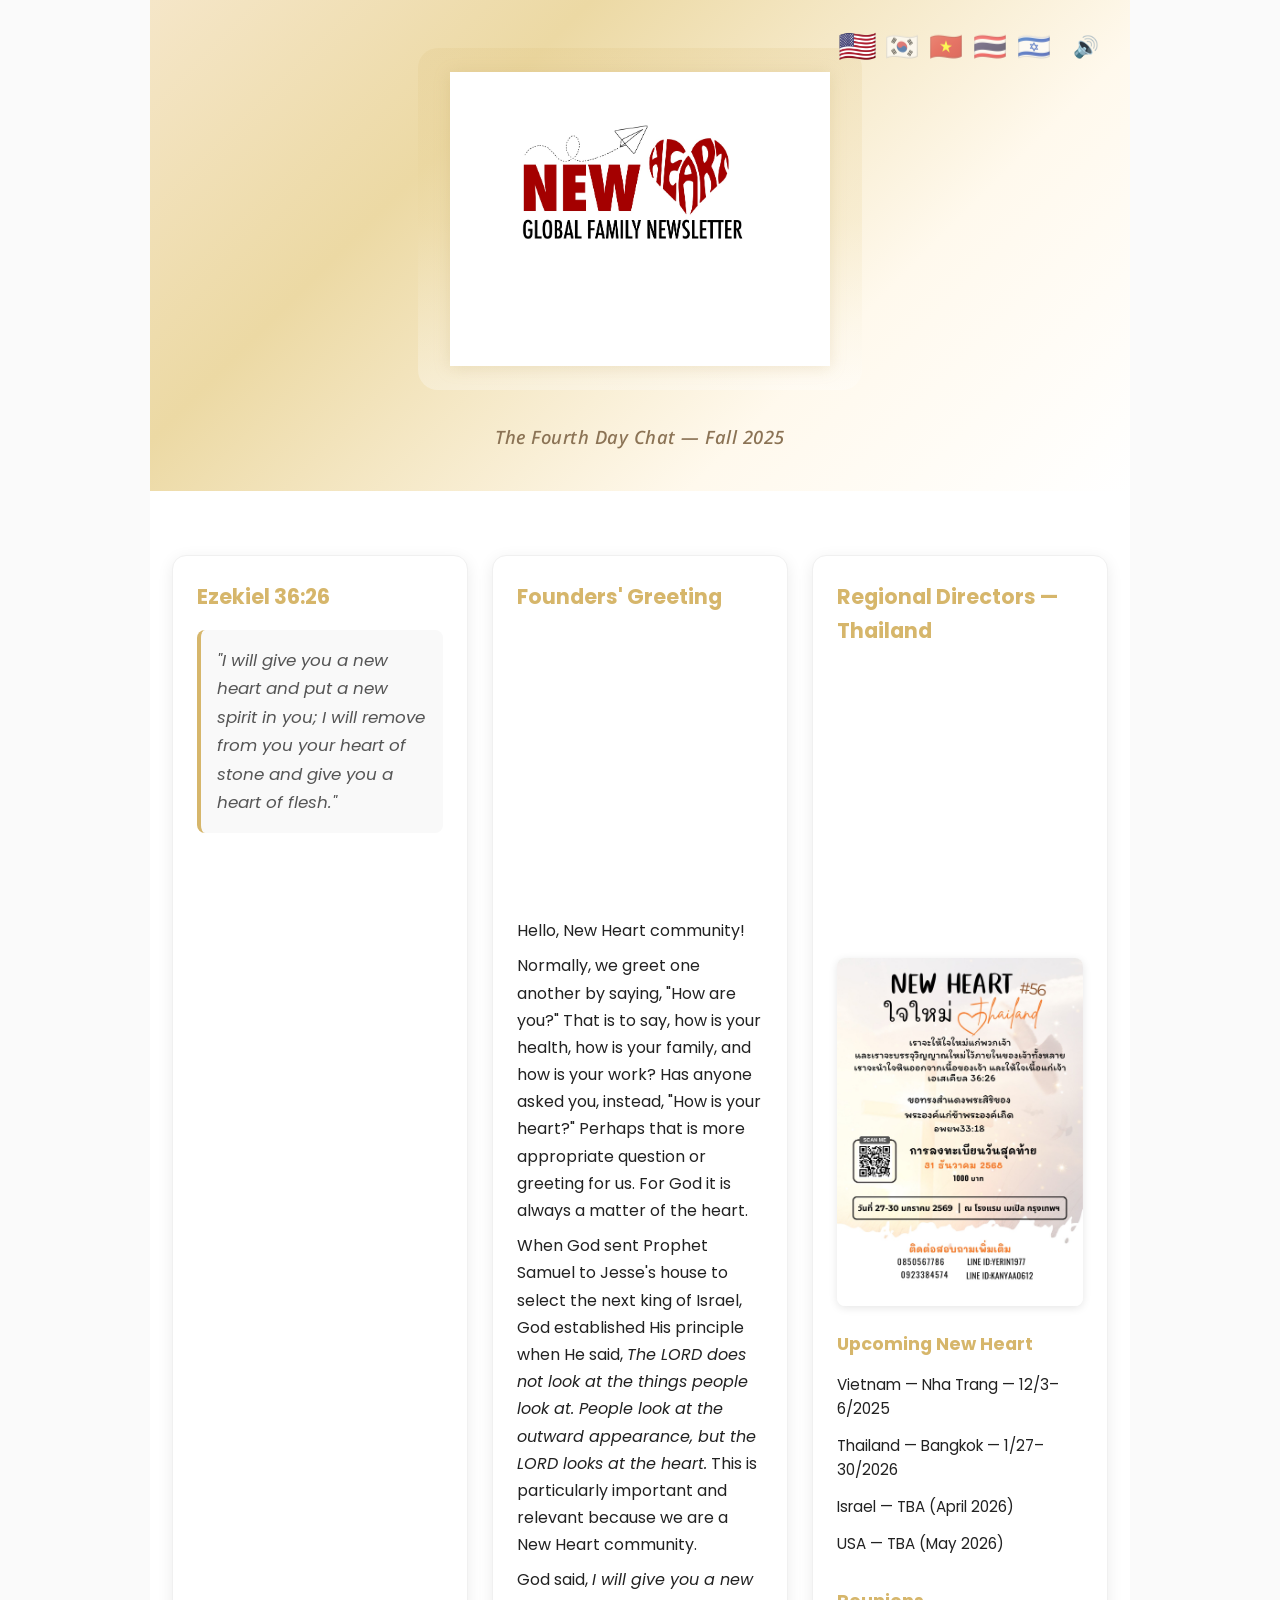
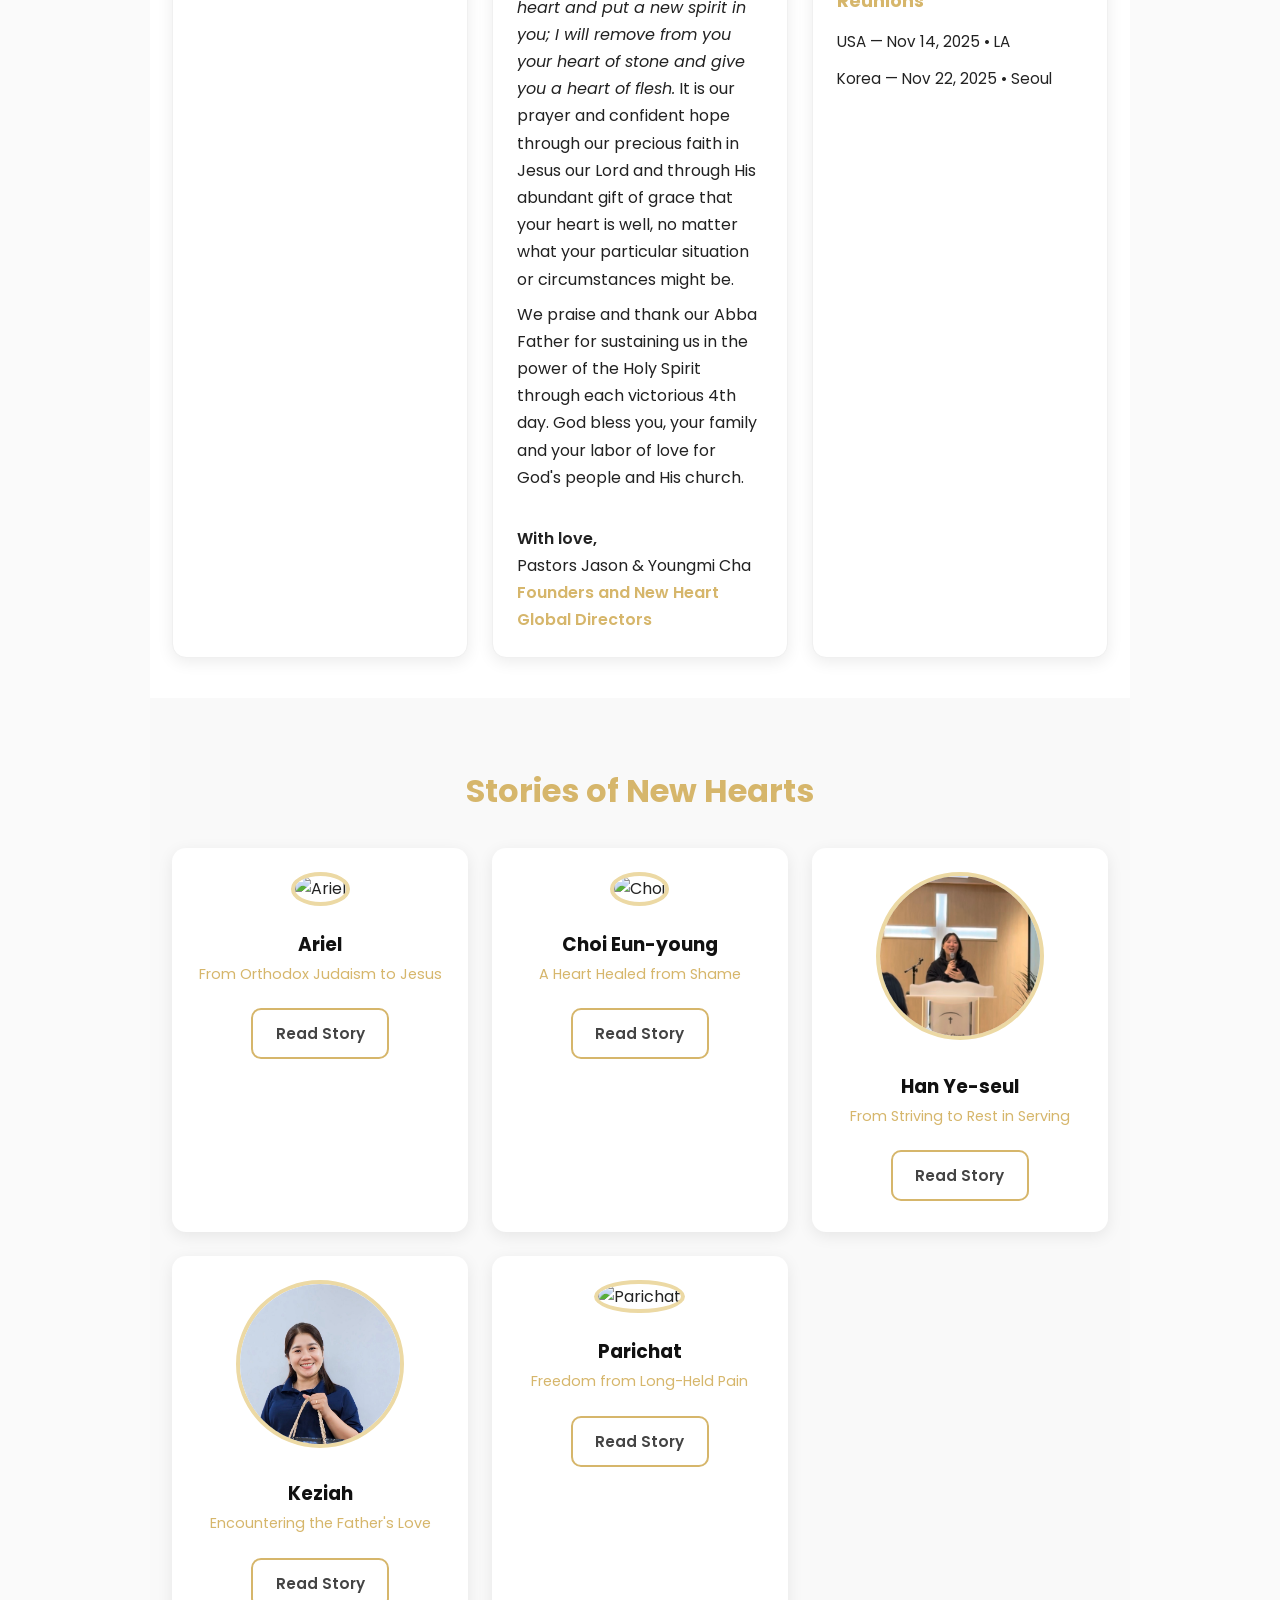
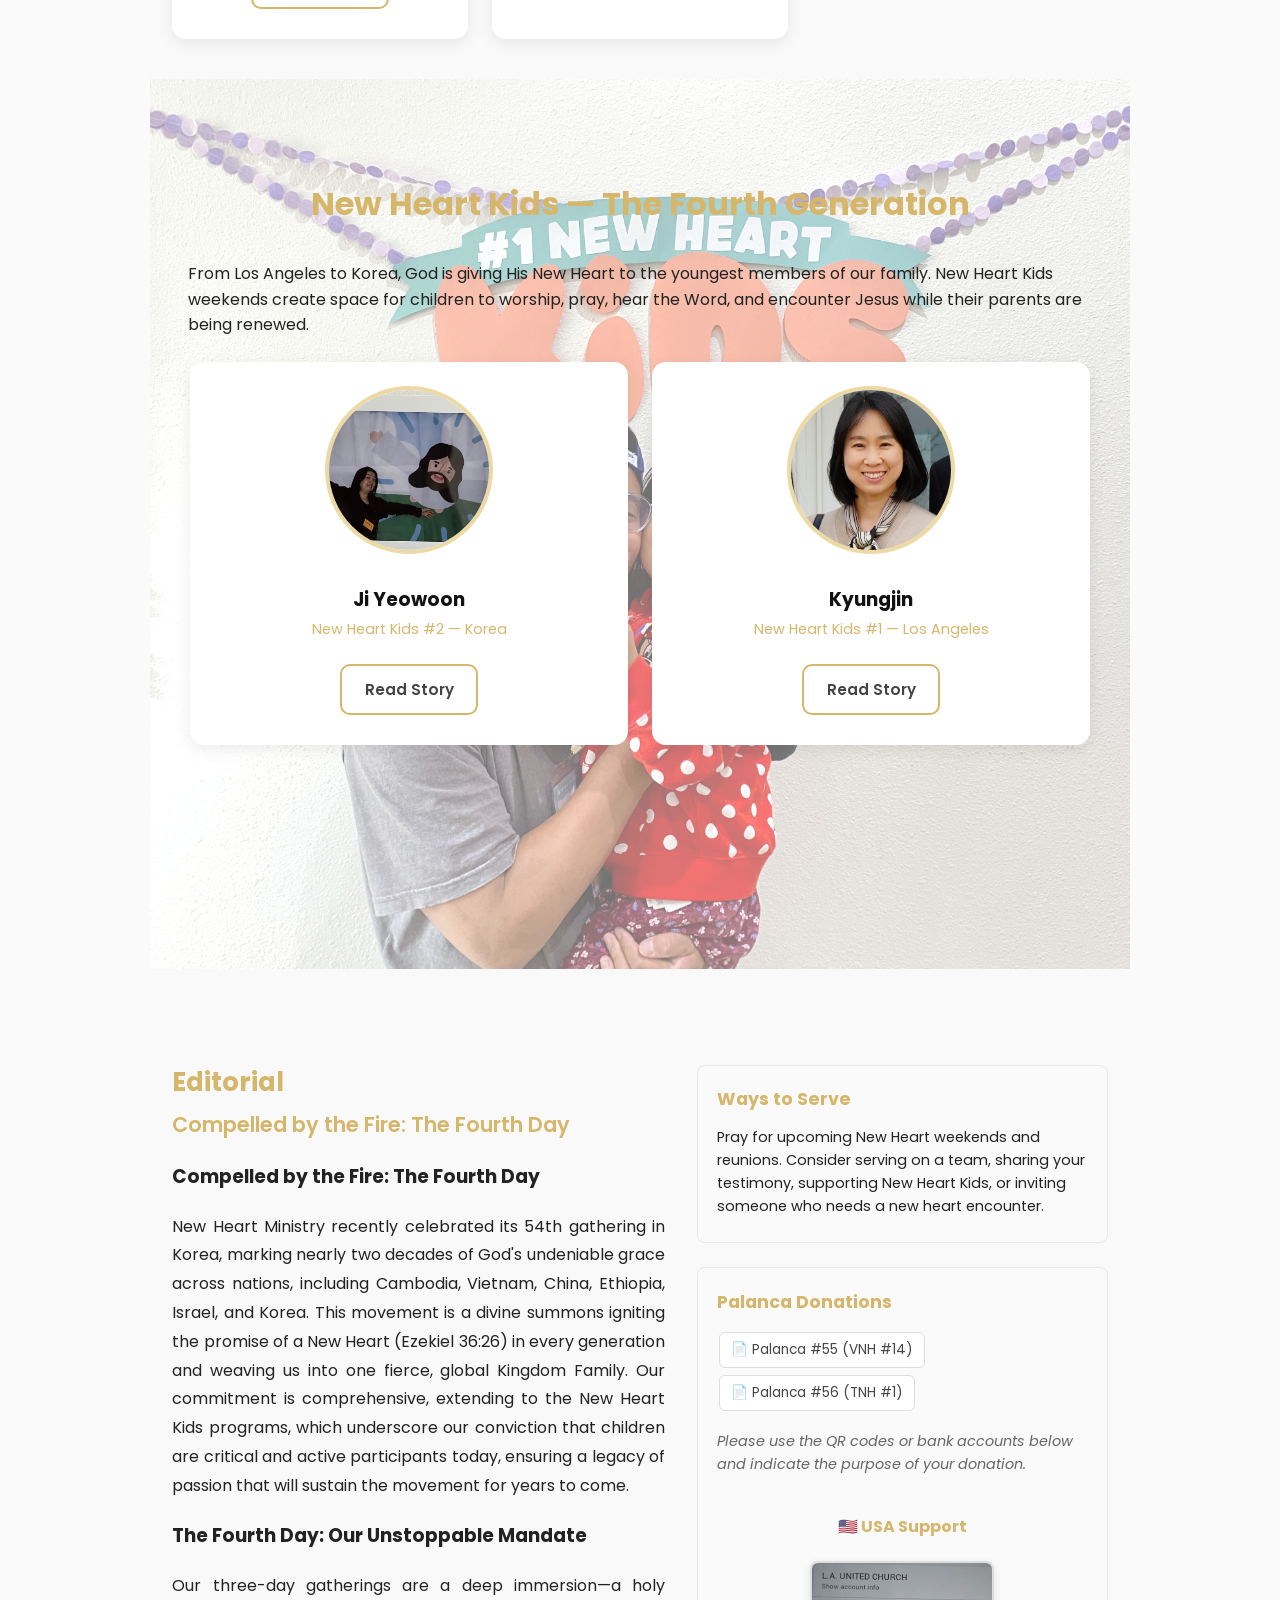
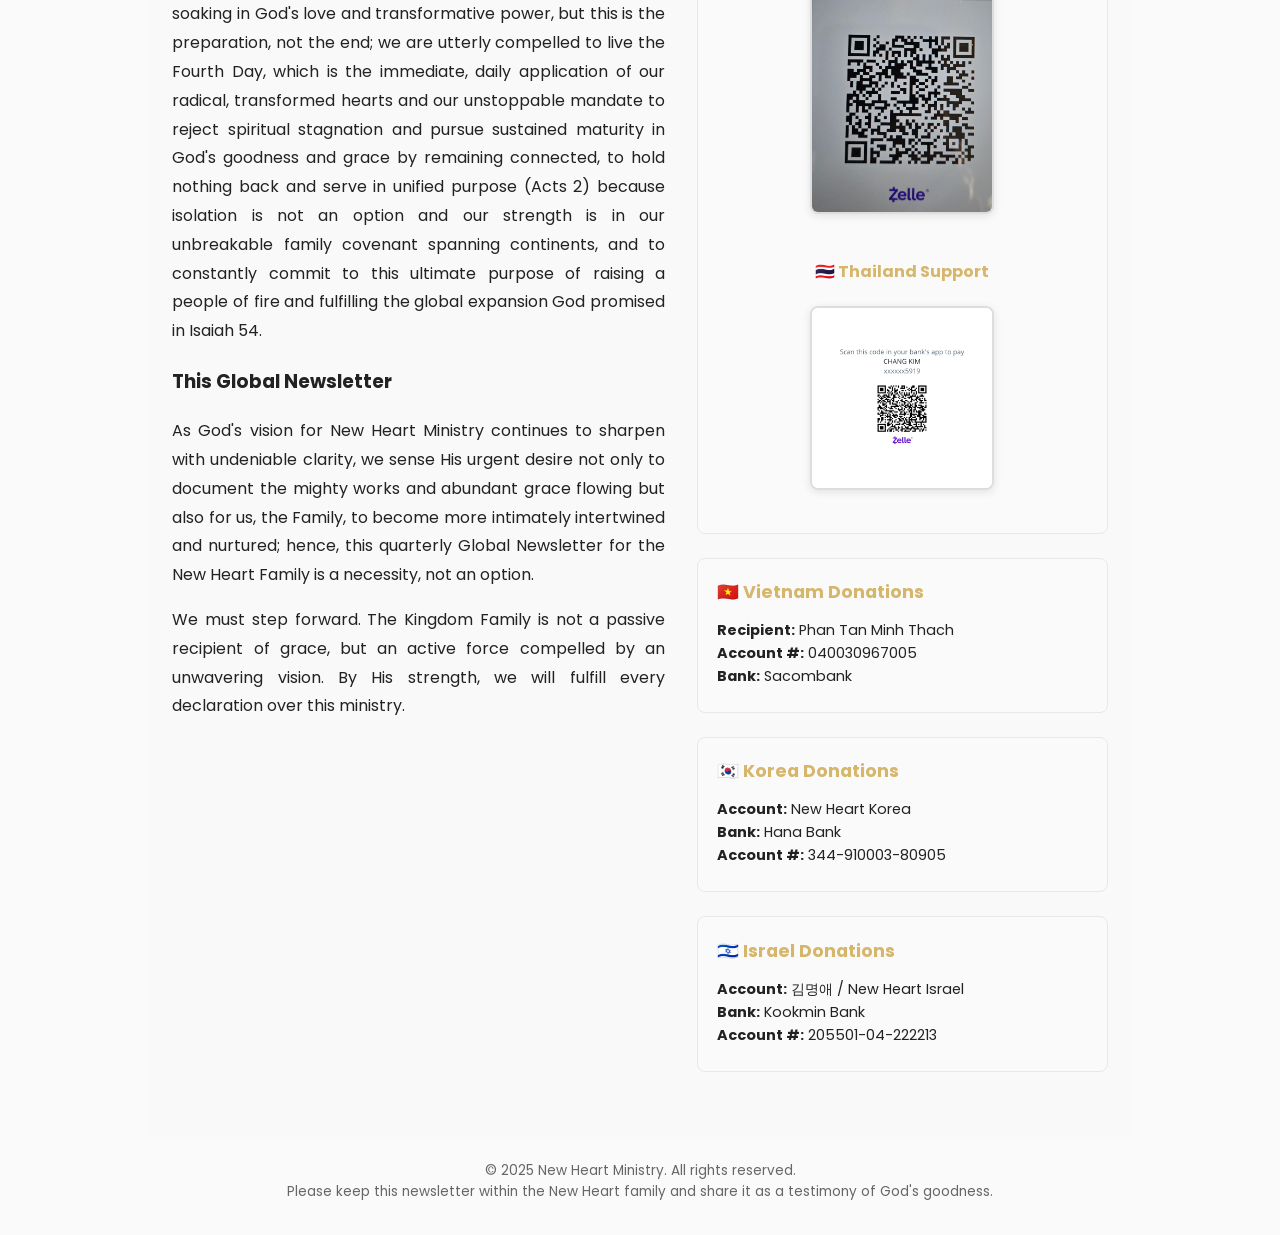
==== commit 646177dc: "Update print statement from 'Hello' to 'Goodbye'" ====
--- a/index.html
+++ b/index.html
@@ -3,666 +3,124 @@
 <head>
   <meta charset="UTF-8" />
   <meta name="viewport" content="width=device-width, initial-scale=1.0" />
-  <title>New Heart Global Family Newsletter — Fall 2025</title>
-
+  <title>New Heart Newsletter — Fall 2025</title>
   <link href="https://fonts.googleapis.com/css2?family=Poppins:wght@300;400;600;700&display=swap" rel="stylesheet" />
-
+  <link href="https://fonts.googleapis.com/css2?family=Noto+Sans+KR:wght@300;400;600;700&family=Noto+Sans+Thai:wght@300;400;600;700&family=Noto+Sans+Hebrew:wght@300;400;600;700&family=Noto+Sans:wght@300;400;600;700&display=swap" rel="stylesheet" />
   <style>
-    :root {
-      --gold: #d6b66b;
-      --gold-light: #ecd9a4;
-      --dark: #111;
-      --btn-bg: #ffffff;
-      --btn-border: #d6b66b;
-      --btn-hover: #fff8e6;
-    }
-
-    * {
-      box-sizing: border-box;
-    }
-
-    body {
-      margin: 0;
-      padding: 0;
-      font-family: "Poppins", sans-serif;
-      background: #fafafa;
-      color: #222;
-      line-height: 1.6;
-      max-width: 980px;
-      margin-left: auto;
-      margin-right: auto;
-    }
-
-    section {
-      padding: 2.5rem 1.4rem;
-    }
-
-    .hidden {
-      display: none !important;
-    }
-
-    .glow-btn,
-    .open-modal {
-      display: inline-block;
-      padding: 0.75rem 1.4rem;
-      margin: 0.4rem 0;
-      border-radius: 10px;
-      border: 2px solid var(--btn-border);
-      background: var(--btn-bg);
-      cursor: pointer;
-      font-weight: 600;
-      text-decoration: none;
-      color: #444;
-      transition: box-shadow 0.3s ease, background 0.3s ease, transform 0.2s ease;
-      font-family: inherit;
-      font-size: 0.95rem;
-    }
-
-    .glow-btn:hover,
-    .open-modal:hover {
-      background: var(--btn-hover);
-      box-shadow: 0 0 12px rgba(214, 182, 107, 0.65);
-      transform: translateY(-2px);
-    }
-
-    /* HEADER */
-
-    .page-header {
-      background: radial-gradient(circle at top, rgba(255,255,255,0.9), rgba(250,250,250,0.95)), 
-                  linear-gradient(to bottom, var(--gold-light), white 70%);
-      text-align: center;
-      padding: 3.2rem 1rem 3rem;
-      position: relative;
-      overflow: hidden;
-    }
-
-    .header-logo-wrap {
-      display: flex;
-      flex-direction: column;
-      align-items: center;
-      gap: 0.4rem;
-      margin-bottom: 0.6rem;
-    }
-
-    .logo-circle {
-      width: 210px;
-      height: 210px;
-      border-radius: 50%;
-      background: radial-gradient(circle at 30% 0%, rgba(255,255,255,0.9), rgba(255,255,255,0.1));
-      border: 2px solid rgba(214,182,107,0.7);
-      display: flex;
-      align-items: center;
-      justify-content: center;
-      box-shadow: 0 10px 40px rgba(0,0,0,0.12);
-      backdrop-filter: blur(4px);
-    }
-
-    .newsletter-logo {
-      max-width: 180px;
-      width: 100%;
-      height: auto;
-      display: block;
-    }
-
-    .logo-text {
-      margin-top: 0.45rem;
-      font-weight: 700;
-      letter-spacing: 0.16em;
-      font-size: 0.85rem;
-      color: #444;
-    }
-
-    .language-buttons {
-      position: absolute;
-      right: 25px;
-      top: 20px;
-      font-size: 1.7rem;
-      z-index: 100;
-      display: flex;
-      align-items: center;
-      gap: 6px;
-    }
-
-    .language-buttons span[data-lang] {
-      cursor: pointer;
-      user-select: none;
-      transition: transform 0.2s;
-      font-size: 1.5rem;
-    }
-
-    .language-buttons span[data-lang]:hover {
-      transform: scale(1.15);
-    }
-
-    .language-buttons .audio-toggle-inline {
-      cursor: pointer;
-      font-size: 1.3rem;
-      padding: 2px 6px;
-      border-radius: 6px;
-      transition: all 0.2s;
-      margin-left: 6px;
-    }
-
-    .language-buttons .audio-toggle-inline:hover {
-      background: rgba(214,182,107,0.4);
-      transform: scale(1.15);
-    }
-
-    .page-header h1 {
-      margin: 0.7rem 0 0;
-      font-size: 2.4rem;
-      font-weight: 700;
-      color: var(--dark);
-    }
-
-    .page-header h2 {
-      margin: 0.5rem 0 0;
-      font-size: 1.2rem;
-      font-weight: 400;
-      font-style: italic;
-      color: #555;
-    }
-
-    @media (max-width: 600px) {
-      .page-header {
-        padding-top: 4.5rem;
-      }
-      .language-buttons {
-        top: 10px;
-        right: 10px;
-        font-size: 1.5rem;
-      }
-      .logo-circle {
-        width: 170px;
-        height: 170px;
-      }
-    }
-
-    .gold {
-      color: var(--gold);
-    }
-
-    .verse-block {
-      font-style: italic;
-      font-size: 1.05rem;
-      line-height: 1.8;
-      color: #555;
-      padding: 1rem;
-      background: #f9f9f9;
-      border-radius: 8px;
-      border-left: 4px solid var(--gold);
-    }
-
-    .video-frame {
-      width: 100%;
-      height: 240px;
-      border-radius: 12px;
-      margin: 1rem 0;
-      border: 0;
-    }
-
-    .thai-poster {
-      width: 100%;
-      max-width: 300px;
-      border-radius: 8px;
-      display: block;
-      margin: 1rem auto;
-      box-shadow: 0 2px 8px rgba(0,0,0,0.1);
-    }
-
-    .card {
-      background: white;
-      padding: 1.5rem;
-      border-radius: 14px;
-      box-shadow: 0 4px 16px rgba(0,0,0,0.08);
-      border: 1px solid #f0f0f0;
-    }
-
-    .card h3 {
-      margin-top: 0;
-      margin-bottom: 1rem;
-      font-size: 1.3rem;
-    }
-
-    .card p {
-      line-height: 1.7;
-      margin: 0.5rem 0;
-    }
-
-    .card ul {
-      list-style: none;
-      padding: 0;
-      margin: 0.5rem 0;
-    }
-
-    .card ul li {
-      padding: 0.4rem 0;
-      font-size: 0.95rem;
-    }
-
-    .card h4 {
-      color: var(--gold);
-      margin: 1.5rem 0 0.5rem;
-      font-size: 1.1rem;
-    }
-
-    /* PAGE 1 GRID */
-
-    #page1 {
-      background: white;
-    }
-
-    .page1-grid {
-      display: grid;
-      grid-template-columns: repeat(3, 1fr);
-      gap: 1.5rem;
-      margin-top: 1.5rem;
-    }
-
-    @media (max-width: 900px) {
-      .page1-grid {
-        grid-template-columns: 1fr;
-      }
-    }
-
-    /* PAGE 2 - STORIES */
-
-    #page2 {
-      background: #f9f9f9;
-    }
-
-    .section-title {
-      text-align: center;
-      font-size: 2rem;
-      font-weight: 700;
-      color: var(--gold);
-      margin-bottom: 2rem;
-    }
-
-    .stories-grid {
-      display: grid;
-      grid-template-columns: repeat(auto-fit, minmax(240px, 1fr));
-      gap: 1.5rem;
-      max-width: 1000px;
-      margin: 0 auto;
-    }
-
-    .story-card {
-      background: white;
-      border-radius: 14px;
-      box-shadow: 0 4px 16px rgba(0,0,0,0.08);
-      padding: 1.5rem;
-      text-align: center;
-      transition: transform 0.3s, box-shadow 0.3s;
-    }
-
-    .story-card:hover {
-      transform: translateY(-5px);
-      box-shadow: 0 8px 24px rgba(0,0,0,0.12);
-    }
-
-    .story-photo {
-      width: 100%;
-      max-width: 160px;
-      height: 160px;
-      object-fit: cover;
-      border-radius: 50%;
-      margin-bottom: 1rem;
-      border: 4px solid var(--gold-light);
-    }
-
-    .story-name {
-      margin: 0.5rem 0 0.2rem;
-      color: var(--dark);
-    }
-
-    .story-role {
-      color: var(--gold);
-      font-size: 0.9rem;
-      margin: 0.2rem 0 1rem;
-    }
-
-    /* PAGE 3 - KIDS */
-
-    #page3 {
-      position: relative;
-      min-height: 90vh;
-      overflow: hidden;
-      padding: 2.5rem 1.4rem;
-    }
-
-    #kids-background {
-      position: absolute;
-      inset: 0;
-      z-index: 0;
-      overflow: hidden;
-    }
-
-    .kid-bg-img {
-      position: absolute;
-      inset: 0;
-      width: 100%;
-      height: 100%;
-      object-fit: cover;
-      opacity: 0;
-      transition: opacity 2s ease-in-out;
-    }
-
-    #kids-overlay {
-      position: absolute;
-      inset: 0;
-      background: rgba(255,255,255,0.4);
-      z-index: 1;
-    }
-
-    #kids-content {
-      position: relative;
-      z-index: 2;
-      padding: 2rem 1rem;
-    }
-
-    #page3 .section-title {
-      background: rgba(255,255,255,0.95);
-      padding: 1rem 2rem;
-      border-radius: 12px;
-      display: inline-block;
-      margin: 0 auto 2rem;
-      box-shadow: 0 4px 12px rgba(0,0,0,0.1);
-    }
-
-    .kids-stories-grid {
-      display: grid;
-      grid-template-columns: repeat(auto-fit, minmax(300px, 1fr));
-      gap: 2rem;
-      max-width: 800px;
-      margin: 2rem auto;
-    }
-
-    .kids-card {
-      background: white;
-      padding: 1.5rem;
-      border-radius: 14px;
-      box-shadow: 0 4px 18px rgba(0,0,0,0.12);
-      text-align: center;
-      transition: transform 0.3s, box-shadow 0.3s;
-    }
-
-    .kids-card:hover {
-      transform: translateY(-5px);
-      box-shadow: 0 8px 24px rgba(0,0,0,0.15);
-    }
-
-    .kids-photo {
-      width: 100%;
-      max-width: 180px;
-      height: 180px;
-      object-fit: cover;
-      border-radius: 50%;
-      margin-bottom: 1rem;
-      border: 4px solid var(--gold-light);
-    }
-
-    .kids-name {
-      margin: 0.5rem 0;
-      color: var(--dark);
-    }
-
-    /* PAGE 4 - EDITORIAL + DONATIONS */
-
-    #page4 {
-      background: #f9f9f9;
-    }
-
-    .page4-grid {
-      display: grid;
-      grid-template-columns: 1.2fr 1fr;
-      gap: 2rem;
-      margin-top: 2rem;
-    }
-
-    @media (max-width: 850px) {
-      .page4-grid {
-        grid-template-columns: 1fr;
-      }
-    }
-
-    .editorial-title {
-      color: var(--gold);
-      font-size: 2rem;
-      margin-bottom: 1rem;
-    }
-
-    #editorial-content {
-      line-height: 1.8;
-      text-align: justify;
-    }
-
-    #editorial-content strong {
-      color: var(--gold);
-      font-weight: 600;
-    }
-
-    .donation-section {
-      background: #fafafa;
-      padding: 1.2rem;
-      border-radius: 8px;
-      margin: 1.5rem 0;
-      border: 1px solid #e8e8e8;
-    }
-
-    .donation-section h3 {
-      margin-top: 0;
-      margin-bottom: 0.8rem;
-      font-size: 1.1rem;
-      color: var(--gold);
-    }
-
-    .donation-section p {
-      font-size: 0.9rem;
-      line-height: 1.6;
-      margin: 0.3rem 0;
-    }
-
-    .qr-container {
-      display: flex;
-      gap: 1rem;
-      justify-content: center;
-      flex-wrap: wrap;
-      margin: 1rem 0;
-    }
-
-    .qr {
-      width: 180px;
-      height: auto;
-      border-radius: 8px;
-      box-shadow: 0 2px 8px rgba(0,0,0,0.1);
-      border: 2px solid #ddd;
-    }
-
-    /* MODALS */
-
-    .modal {
-      position: fixed;
-      inset: 0;
-      background: rgba(0,0,0,0.75);
-      display: flex;
-      align-items: center;
-      justify-content: center;
-      z-index: 9999;
-      padding: 1rem;
-      overflow-y: auto;
-    }
-
-    .modal-content {
-      background: white;
-      padding: 2.5rem;
-      border-radius: 16px;
-      max-width: 700px;
-      width: 100%;
-      max-height: 85vh;
-      overflow-y: auto;
-      position: relative;
-      box-shadow: 0 10px 40px rgba(0,0,0,0.3);
-    }
-
-    .modal-content h2 {
-      color: var(--gold);
-      margin-top: 0;
-      margin-bottom: 1.5rem;
-      font-size: 1.8rem;
-    }
-
-    .modal-content p {
-      margin-bottom: 1rem;
-      line-height: 1.7;
-    }
-
-    .close-modal {
-      position: absolute;
-      top: 1rem;
-      right: 1rem;
-      font-size: 2.5rem;
-      line-height: 1;
-      cursor: pointer;
-      color: #999;
-      background: none;
-      border: none;
-      transition: color 0.2s;
-    }
-
-    .close-modal:hover {
-      color: #333;
-    }
-
-    .modal-speak-btn {
-      position: absolute;
-      top: 1rem;
-      right: 3.5rem;
-      background: white;
-      border: 2px solid var(--gold);
-      border-radius: 50%;
-      width: 36px;
-      height: 36px;
-      font-size: 18px;
-      cursor: pointer;
-      display: flex;
-      align-items: center;
-      justify-content: center;
-      transition: all 0.2s;
-    }
-
-    .modal-speak-btn:hover {
-      background: var(--gold-light);
-      transform: scale(1.1);
-    }
-
-    .modal-speak-btn.speaking {
-      background: var(--gold);
-      color: white;
-      animation: pulse 1s infinite;
-    }
-
-    @keyframes pulse {
-      0%, 100% { transform: scale(1); }
-      50% { transform: scale(1.1); }
-    }
-
-    @media (max-width: 600px) {
-      .modal-content {
-        padding: 2rem 1.5rem;
-      }
-    }
-
-    /* SIMPLE AUDIO TOGGLE */
-
-    .sr-only {
-      position: absolute;
-      width: 1px;
-      height: 1px;
-      padding: 0;
-      margin: -1px;
-      overflow: hidden;
-      clip: rect(0,0,0,0);
-      white-space: nowrap;
-      border: 0;
-    }
-
-    /* FOOTER */
-
-    footer {
-      padding: 1.8rem 1.4rem 2.5rem;
-      text-align: center;
-      font-size: 0.9rem;
-      color: #777;
-      background: white;
-      border-top: 1px solid #eee;
-    }
+    body { margin: 0; padding: 0; font-family: "Poppins", "Noto Sans", sans-serif; background: #fafafa; color: #222; line-height: 1.6; max-width: 980px; margin-left: auto; margin-right: auto; }
+    body[data-lang="KO"] { font-family: "Noto Sans KR", "Poppins", sans-serif; }
+    body[data-lang="TH"] { font-family: "Noto Sans Thai", "Poppins", sans-serif; }
+    body[data-lang="IL"] { font-family: "Noto Sans Hebrew", "Poppins", sans-serif; }
+    section { padding: 2.5rem 1.4rem; }
+    :root { --gold: #d6b66b; --gold-light: #ecd9a4; --dark: #111; --btn-bg: #ffffff; --btn-border: #d6b66b; --btn-hover: #fff8e6; }
+    .visually-hidden { position: absolute; width: 1px; height: 1px; padding: 0; margin: -1px; overflow: hidden; clip: rect(0, 0, 0, 0); white-space: nowrap; border: 0; }
+    .language-buttons { position: absolute; right: 25px; top: 25px; font-size: 1.7rem; z-index: 100; display: flex; align-items: center; gap: 6px; }
+    .language-buttons span[data-lang] { margin-left: 4px; cursor: pointer; user-select: none; transition: transform 0.2s; opacity: 0.6; }
+    .language-buttons span[data-lang]:hover, .language-buttons span[data-lang].active { transform: scale(1.15); opacity: 1; }
+    .audio-toggle-inline { cursor: pointer; font-size: 1.3rem; margin-left: 10px; padding: 2px 6px; border-radius: 6px; transition: all 0.2s; vertical-align: middle; }
+    .audio-toggle-inline:hover { background: rgba(214, 182, 107, 0.4); transform: scale(1.15); }
+    .page-header { background: linear-gradient(135deg, #f5e6c8 0%, var(--gold-light) 30%, #fff9ed 70%, #ffffff 100%); text-align: center; padding: 3rem 1rem 2.5rem; position: relative; }
+    .logo-container { margin-bottom: 0.5rem; display: inline-block; padding: 1.5rem 2rem; background: linear-gradient(180deg, rgba(214, 182, 107, 0.15) 0%, rgba(236, 217, 164, 0.25) 50%, rgba(255, 255, 255, 0.3) 100%); border-radius: 20px; }
+    .newsletter-logo { max-width: 380px; width: 100%; display: block; height: auto; filter: drop-shadow(0 2px 8px rgba(180, 150, 80, 0.2)); }
+    #main-title { display: none; }
+    .page-header h2 { margin: 1rem 0 0; font-size: 1.15rem; font-weight: 500; font-style: italic; color: #8b7355; letter-spacing: 0.5px; }
+    .glow-btn, .open-modal { display: inline-block; padding: 0.75rem 1.4rem; margin: 0.4rem 0; border-radius: 10px; border: 2px solid var(--btn-border); background: var(--btn-bg); cursor: pointer; font-weight: 600; text-decoration: none; color: #444; transition: box-shadow 0.3s ease, background 0.3s ease, transform 0.2s ease; font-family: inherit; font-size: 0.95rem; }
+    .glow-btn:hover, .open-modal:hover { background: var(--btn-hover); box-shadow: 0 0 12px rgba(214, 182, 107, 0.65); transform: translateY(-2px); }
+    #page1 { background: white; }
+    .page1-grid { display: grid; grid-template-columns: repeat(3, 1fr); gap: 1.5rem; margin-top: 1.5rem; }
+    @media (max-width: 900px) { .page1-grid { grid-template-columns: 1fr; } }
+    .card { background: white; padding: 1.5rem; border-radius: 14px; box-shadow: 0 4px 16px rgba(0, 0, 0, 0.08); border: 1px solid #f0f0f0; }
+    .card h3 { margin-top: 0; margin-bottom: 1rem; font-size: 1.3rem; }
+    .card p { line-height: 1.7; margin: 0.5rem 0; }
+    .gold { color: #d6b66b; }
+    .verse-block { font-style: italic; font-size: 1.05rem; line-height: 1.8; color: #555; padding: 1rem; background: #f9f9f9; border-radius: 8px; border-left: 4px solid var(--gold); }
+    .video-frame { width: 100%; height: 240px; border-radius: 12px; margin: 1rem 0; border: 0; }
+    .thai-poster { width: 100%; max-width: 300px; border-radius: 8px; display: block; margin: 1rem auto; box-shadow: 0 2px 8px rgba(0, 0, 0, 0.1); }
+    .card ul { list-style: none; padding: 0; margin: 0.5rem 0; }
+    .card ul li { padding: 0.4rem 0; font-size: 0.95rem; }
+    .card h4 { color: var(--gold); margin: 1.5rem 0 0.5rem; font-size: 1.1rem; }
+    #page2 { background: #f9f9f9; }
+    .section-title { text-align: center; font-size: 2rem; font-weight: 700; color: var(--gold); margin-bottom: 2rem; }
+    .stories-grid { display: grid; grid-template-columns: repeat(auto-fit, minmax(240px, 1fr)); gap: 1.5rem; max-width: 1000px; margin: 0 auto; }
+    .story-card { background: white; border-radius: 14px; box-shadow: 0 4px 16px rgba(0, 0, 0, 0.08); padding: 1.5rem; text-align: center; transition: transform 0.3s, box-shadow 0.3s; }
+    .story-card:hover { transform: translateY(-5px); box-shadow: 0 8px 24px rgba(0, 0, 0, 0.12); }
+    .story-photo { width: 100%; max-width: 160px; height: 160px; object-fit: cover; border-radius: 50%; margin-bottom: 1rem; border: 4px solid var(--gold-light); }
+    .story-name { margin: 0.5rem 0 0.2rem; color: var(--dark); }
+    .story-role { color: var(--gold); font-size: 0.9rem; margin: 0.2rem 0 1rem; }
+    #page3 { position: relative; min-height: 90vh; overflow: hidden; padding: 2.5rem 1.4rem; background: #fafafa; }
+    #kids-background { position: absolute; inset: 0; z-index: 0; overflow: hidden; }
+    .kids-bg-img { position: absolute; inset: 0; width: 100%; height: 100%; object-fit: cover; opacity: 0; transition: opacity 1.5s ease-in-out; }
+    #kids-overlay { position: absolute; inset: 0; background: rgba(255, 255, 255, 0.45); z-index: 1; }
+    #kids-content { position: relative; z-index: 2; padding: 2rem 1rem; }
+    .kids-grid { display: grid; grid-template-columns: repeat(auto-fit, minmax(240px, 1fr)); gap: 1.5rem; max-width: 900px; margin: 1.5rem auto 0; }
+    #page4 { background: #f9f9f9; }
+    .page4-grid { display: grid; grid-template-columns: 1.2fr 1fr; gap: 2rem; margin-top: 2rem; }
+    @media (max-width: 850px) { .page4-grid { grid-template-columns: 1fr; } }
+    .editorial-section-title { color: var(--gold); font-size: 1.6rem; margin-bottom: 0.3rem; }
+    .editorial-title-line { color: var(--gold); font-size: 1.3rem; margin-top: 0; margin-bottom: 1rem; font-weight: 600; }
+    #editorial-content { line-height: 1.8; text-align: justify; }
+    #editorial-content strong { color: var(--gold); font-weight: 600; }
+    .donation-section { background: #fafafa; padding: 1.2rem; border-radius: 8px; margin: 1.5rem 0; border: 1px solid #e8e8e8; }
+    .donation-section h2, .donation-section h3 { margin-top: 0; margin-bottom: 0.8rem; font-size: 1.1rem; color: var(--gold); }
+    .donation-section p { font-size: 0.9rem; line-height: 1.6; margin: 0.3rem 0; }
+    .qr-container { display: flex; gap: 1rem; justify-content: center; flex-wrap: wrap; margin: 1rem 0; }
+    .qr { width: 180px; height: auto; border-radius: 8px; box-shadow: 0 2px 8px rgba(0, 0, 0, 0.1); border: 2px solid #ddd; }
+    .doc-button { display: inline-block; margin: 0.2rem 0.1rem; padding: 0.4rem 0.7rem; border-radius: 6px; border: 1px solid #ddd; font-size: 0.85rem; text-decoration: none; color: #444; background: white; cursor: pointer; transition: background 0.2s, box-shadow 0.2s; }
+    .doc-button:hover { background: #fff8e6; box-shadow: 0 2px 8px rgba(0, 0, 0, 0.1); }
+    .modal { position: fixed; inset: 0; background: rgba(0, 0, 0, 0.75); display: none; align-items: center; justify-content: center; z-index: 9999; padding: 1rem; overflow-y: auto; }
+    .modal.show { display: flex; }
+    .modal-content { background: white; padding: 2.5rem; border-radius: 16px; max-width: 700px; width: 100%; max-height: 85vh; overflow-y: auto; position: relative; box-shadow: 0 10px 40px rgba(0, 0, 0, 0.3); text-align: left; }
+    .modal-content h2 { color: var(--gold); margin-top: 0; margin-bottom: 1.5rem; font-size: 1.8rem; }
+    .modal-content p { margin-bottom: 1rem; line-height: 1.7; }
+    .close-modal { position: absolute; top: 1rem; right: 1rem; font-size: 2.5rem; line-height: 1; cursor: pointer; color: #999; background: none; border: none; transition: color 0.2s; }
+    .close-modal:hover { color: #333; }
+    .modal-speak-btn { position: absolute; top: 1rem; right: 3.5rem; background: white; border: 2px solid var(--gold); border-radius: 50%; width: 36px; height: 36px; font-size: 18px; cursor: pointer; display: flex; align-items: center; justify-content: center; transition: all 0.2s; }
+    .modal-speak-btn:hover { background: var(--gold-light); transform: scale(1.1); }
+    .modal-speak-btn.speaking { background: var(--gold); color: white; }
+    footer { text-align: center; padding: 1.5rem 1rem 2rem; font-size: 0.85rem; color: #666; }
+    [dir="rtl"] .modal-content { text-align: right; }
+    [dir="rtl"] .close-modal { right: auto; left: 1rem; }
+    [dir="rtl"] .modal-speak-btn { right: auto; left: 3.5rem; }
+    [dir="rtl"] .verse-block { border-left: none; border-right: 4px solid var(--gold); }
+    [dir="rtl"] #editorial-content { text-align: right; }
+    @media (max-width: 600px) { .modal-content { padding: 2rem 1.5rem; } .newsletter-logo { max-width: 280px; } .logo-container { padding: 1rem 1.5rem; } }
   </style>
 </head>
-<body>
-
+<body data-lang="EN">
   <header class="page-header">
     <div class="language-buttons">
-      <span data-lang="EN" title="English">🇺🇸</span>
+      <span data-lang="EN" title="English" class="active">🇺🇸</span>
       <span data-lang="KO" title="한국어">🇰🇷</span>
       <span data-lang="VN" title="Tiếng Việt">🇻🇳</span>
       <span data-lang="TH" title="ไทย">🇹🇭</span>
-      <span data-lang="IL" title="עברית">🇮🇱</span>
-      <span class="audio-toggle-inline" id="audioToggleHeader" title="Listen to newsletter">🔊</span>
+      <span data-lang="IL" title="Hebrew">🇮🇱</span>
+      <span class="audio-toggle-inline" id="audioToggleHeader" title="Listen to Newsletter">🔊</span>
     </div>
-
-    <div class="header-logo-wrap">
-      <div class="logo-circle">
-        <img src="assets/img/new-heart-logo.png" alt="New Heart Ministry Logo" class="newsletter-logo" />
-      </div>
-      <div class="logo-text" id="logo-text-label">GLOBAL FAMILY NEWSLETTER</div>
+    <div class="logo-container">
+      <img src="assets/img/new-heart-logo.png" alt="New Heart" class="newsletter-logo" />
     </div>
-
-    <h1 id="main-title">New Heart Global Family Newsletter</h1>
+    <h1 id="main-title" class="visually-hidden">New Heart Global Family Newsletter</h1>
     <h2 id="subtitle">The Fourth Day Chat — Fall 2025</h2>
   </header>
 
-  <!-- PAGE 1 - VERSE, FOUNDERS, REGIONAL DIRECTORS -->
   <section id="page1">
     <div class="page1-grid">
-      <!-- Bible Verse -->
       <div class="card">
-        <h3 class="gold">Ezekiel 36:26</h3>
-        <p class="verse-block">
-          “I will give you a new heart and put a new spirit in you; I will remove from you
-          your heart of stone and give you a heart of flesh.”
-        </p>
-      </div>
-
-      <!-- Founders -->
+        <h3 class="gold" id="verse-ref">Ezekiel 36:26</h3>
+        <p class="verse-block" id="verse-text">"I will give you a new heart and put a new spirit in you; I will remove from you your heart of stone and give you a heart of flesh."</p>
+      </div>
       <div class="card">
         <h3 class="gold" id="founders-greeting-title">Founders' Greeting</h3>
-        <iframe
-          class="video-frame"
-          src="https://www.youtube.com/embed/gZBn3xnHTL8"
-          title="Founders Greeting"
-          allow="accelerometer; autoplay; clipboard-write; encrypted-media; gyroscope; picture-in-picture"
-          allowfullscreen>
-        </iframe>
-        <p id="founder-msg"></p>
-        <br /><br />
-        <p style="font-weight:600; margin:0;">With love,</p>
-        <p style="margin:0;">Pastors Jason &amp; Youngmi Cha</p>
-        <p style="margin:0; color:var(--gold); font-weight:600;" id="founders-title">
-          Founders and New Heart Global Directors
-        </p>
-      </div>
-
-      <!-- Regional Directors & Events -->
+        <iframe class="video-frame" src="https://www.youtube.com/embed/gZBn3xnHTL8" allow="accelerometer; autoplay; clipboard-write; encrypted-media; gyroscope; picture-in-picture" allowfullscreen></iframe>
+        <div id="founder-msg"></div>
+        <br />
+        <p style="font-weight: 600; margin: 0" id="with-love">With love,</p>
+        <p style="margin: 0">Pastors Jason &amp; Youngmi Cha</p>
+        <p style="margin: 0; color: var(--gold); font-weight: 600" id="founders-title">Founders and New Heart Global Directors</p>
+      </div>
       <div class="card">
         <h3 class="gold" id="regional-directors-title">Regional Directors — Thailand</h3>
-        <iframe
-          class="video-frame"
-          src="https://www.youtube.com/embed/wNR9yt7HtbU"
-          title="Thailand Regional Directors"
-          allow="accelerometer; autoplay; clipboard-write; encrypted-media; gyroscope; picture-in-picture"
-          allowfullscreen>
-        </iframe>
+        <iframe class="video-frame" src="https://www.youtube.com/embed/wNR9yt7HtbU" allow="accelerometer; autoplay; clipboard-write; encrypted-media; gyroscope; picture-in-picture" allowfullscreen></iframe>
         <img src="assets/img/Thailand-poster.jpeg" class="thai-poster" alt="Thailand New Heart Poster" />
         <h4 class="gold" id="upcoming-nh-title">Upcoming New Heart</h4>
         <ul id="upcoming-nh-list">
@@ -680,1058 +138,657 @@
     </div>
   </section>
 
-  <!-- PAGE 2 - NEW HEART STORIES -->
   <section id="page2">
-    <h2 class="section-title" id="stories-title">New Heart Stories</h2>
+    <h2 class="section-title" id="stories-title">Stories of New Hearts</h2>
     <div class="stories-grid">
-      <!-- ARIEL -->
       <div class="story-card">
-        <img src="assets/img/ariel.jpeg" class="story-photo" alt="Ariel" />
+        <img src="assets/img/ariel.jpeg" alt="Ariel" class="story-photo" />
         <h3 class="story-name">Ariel</h3>
-        <p class="story-role">NH USA #53 — Candidate</p>
-        <button class="open-modal" data-target="#modal-ariel">Read Story</button>
-      </div>
-
-      <!-- CHOI EUN-YOUNG -->
+        <div class="story-role" id="ariel-role">From Orthodox Judaism to Jesus</div>
+        <button class="open-modal glow-btn" data-target="#modal-ariel">Read Story</button>
+      </div>
       <div class="story-card">
-        <img src="assets/img/choi.jpeg" class="story-photo" alt="Choi Eun-Young" />
-        <h3 class="story-name">Choi Eun-Young</h3>
-        <p class="story-role">NH Korea #54 — Hallelujah Group</p>
-        <button class="open-modal" data-target="#modal-choi">Read Story</button>
-      </div>
-
-      <!-- HAN YE-SEUL -->
+        <img src="assets/img/choi.jpeg" alt="Choi" class="story-photo" />
+        <h3 class="story-name" id="choi-name">Choi Eun-young</h3>
+        <div class="story-role" id="choi-role">A Heart Healed from Shame</div>
+        <button class="open-modal glow-btn" data-target="#modal-choi">Read Story</button>
+      </div>
       <div class="story-card">
-        <img src="assets/img/han.jpeg" class="story-photo" alt="Han Ye-Seul" />
-        <h3 class="story-name">Han Ye-Seul</h3>
-        <p class="story-role">NH Korea #54 — Team Member</p>
-        <button class="open-modal" data-target="#modal-han">Read Story</button>
-      </div>
-
-      <!-- KEZIAH -->
+        <img src="assets/img/han.jpeg" alt="Han" class="story-photo" />
+        <h3 class="story-name" id="han-name">Han Ye-seul</h3>
+        <div class="story-role" id="han-role">From Striving to Rest in Serving</div>
+        <button class="open-modal glow-btn" data-target="#modal-han">Read Story</button>
+      </div>
       <div class="story-card">
-        <img src="assets/img/keziah.jpeg" class="story-photo" alt="Keziah" />
+        <img src="assets/img/keziah.jpeg" alt="Keziah" class="story-photo" />
         <h3 class="story-name">Keziah</h3>
-        <p class="story-role">NH Vietnam #14 — Candidate</p>
-        <button class="open-modal" data-target="#modal-keziah">Read Story</button>
-      </div>
-
-      <!-- PARICHAT -->
+        <div class="story-role" id="keziah-role">Encountering the Father's Love</div>
+        <button class="open-modal glow-btn" data-target="#modal-keziah">Read Story</button>
+      </div>
       <div class="story-card">
-        <img src="assets/img/parichat.jpeg" class="story-photo" alt="Parichat" />
+        <img src="assets/img/parichat.jpeg" alt="Parichat" class="story-photo" />
         <h3 class="story-name">Parichat</h3>
-        <p class="story-role">NH Korea #54 — Thailand Team</p>
-        <button class="open-modal" data-target="#modal-parichat">Read Story</button>
+        <div class="story-role" id="parichat-role">Freedom from Long-Held Pain</div>
+        <button class="open-modal glow-btn" data-target="#modal-parichat">Read Story</button>
       </div>
     </div>
   </section>
 
-  <!-- PAGE 3 - NEW HEART KIDS -->
   <section id="page3">
-    <div id="kids-background"></div>
+    <div id="kids-background">
+      <img src="assets/img/kids-bg-1.jpeg" class="kids-bg-img" alt="New Heart Kids" style="opacity: 1" />
+      <img src="assets/img/kids-bg-2.jpeg" class="kids-bg-img" alt="New Heart Kids" />
+      <img src="assets/img/kids-bg-3.jpeg" class="kids-bg-img" alt="New Heart Kids" />
+      <img src="assets/img/kids-bg-4.jpeg" class="kids-bg-img" alt="New Heart Kids" />
+      <img src="assets/img/kids-bg-5.jpeg" class="kids-bg-img" alt="New Heart Kids" />
+    </div>
     <div id="kids-overlay"></div>
     <div id="kids-content">
-      <h2 class="section-title" id="kids-title">New Heart Kids</h2>
-
-      <div class="kids-stories-grid">
-        <!-- JI YEOWOON -->
-        <div class="kids-card">
-          <img src="assets/img/ji.jpeg" class="kids-photo" alt="Ji Yeowoon" />
-          <h3 class="kids-name">Ji Yeowoon</h3>
-          <p class="story-role">New Heart Kids Korea #2 — Coordinator</p>
-          <button class="open-modal" data-target="#modal-ji">Read Story</button>
+      <h2 class="section-title" id="kids-title">New Heart Kids — The Fourth Generation</h2>
+      <p id="kids-intro">From Los Angeles to Korea, God is giving His New Heart to the youngest members of our family.</p>
+      <div class="kids-grid">
+        <div class="story-card">
+          <img src="assets/img/ji.jpeg" alt="Ji Yeowoon" class="story-photo" />
+          <h3 class="story-name" id="ji-name">Ji Yeowoon</h3>
+          <div class="story-role" id="ji-role">New Heart Kids #2 — Korea</div>
+          <button class="open-modal glow-btn" data-target="#modal-ji">Read Story</button>
         </div>
-
-        <!-- KYUNGJIN (MARIA) -->
-        <div class="kids-card">
-          <img src="assets/img/kyungjin.jpeg" class="kids-photo" alt="Kyungjin (Maria) Cha" />
-          <h3 class="kids-name">Kyungjin (Maria) Cha</h3>
-          <p class="story-role">New Heart Kids USA #1</p>
-          <button class="open-modal" data-target="#modal-kyungjin">Read Story</button>
+        <div class="story-card">
+          <img src="assets/img/kyungjin.jpeg" alt="Kyungjin" class="story-photo" />
+          <h3 class="story-name">Kyungjin</h3>
+          <div class="story-role" id="kyungjin-role">New Heart Kids #1 — Los Angeles</div>
+          <button class="open-modal glow-btn" data-target="#modal-kyungjin">Read Story</button>
         </div>
       </div>
     </div>
   </section>
 
-  <!-- PAGE 4 - EDITORIAL + WAYS TO SERVE -->
   <section id="page4">
     <div class="page4-grid">
-      <!-- Editorial Left -->
       <article>
-        <h2 class="editorial-title" id="editorial-title">Editorial</h2>
-        <div id="editorial-content">
-          <p>
-            <strong id="editorial-h1">Compelled by the Fire: The Fourth Day</strong><br /><br />
-            <span id="editorial-p1">
-              New Heart Ministry recently celebrated its 54th gathering in Korea, marking nearly two decades
-              of God's undeniable grace across nations, including Cambodia, Vietnam, China, Ethiopia, Israel,
-              and Korea. This movement is a divine summons igniting the promise of a New Heart (Ezekiel 36:26)
-              in every generation and weaving us into one fierce, global Kingdom Family. Our commitment is
-              comprehensive, extending to the New Heart Kids programs, which underscore our conviction that
-              children are critical and active participants today, ensuring a legacy of passion that will
-              sustain the movement for years to come.
-            </span>
-            <br /><br />
-
-            <strong id="editorial-h2">The Fourth Day: Our Unstoppable Mandate</strong><br /><br />
-            <span id="editorial-p2">
-              Our three-day gatherings are a deep immersion—a holy soaking in God's love and transformative
-              power—but this is the preparation, not the end. We are utterly compelled to live the Fourth Day,
-              the immediate, daily application of our radically transformed hearts. We carry an unstoppable
-              mandate to reject spiritual stagnation and pursue sustained maturity in God's goodness and grace
-              by remaining connected; to hold nothing back as we serve in unified purpose (Acts 2), because
-              isolation is not an option and our strength is in our unbreakable family covenant spanning
-              continents. We are continually called to this ultimate purpose: raising a people of fire and
-              stepping into the global expansion God promised in Isaiah 54.
-            </span>
-            <br /><br />
-
-            <strong id="editorial-h3">This Global Newsletter</strong><br /><br />
-            <span id="editorial-p3">
-              As God's vision for New Heart Ministry continues to sharpen with undeniable clarity, we sense His
-              urgent desire not only to document the mighty works and abundant grace flowing, but also to draw
-              us as a Family into deeper connection and nurture. This quarterly Global Newsletter for the New
-              Heart Family is therefore a necessity, not an option. It is a deliberate tool designed to bridge
-              nations and cultures, nurturing global connections so we care for one another as one body; to
-              share the undeniable evidence of God's faithfulness from every region, strengthening our
-              collective faith; and to keep our focus sharp, reminding us that we are compelled to live out
-              the Fourth Day together and to grow in sustained maturity between each gathering.
-            </span>
-            <br /><br />
-
-            <span id="editorial-closing">
-              We must step forward. The Kingdom Family is not a passive recipient of grace, but an active force
-              compelled by an unwavering vision. By His strength, we will fulfill every declaration spoken
-              over this ministry.
-            </span>
-          </p>
-        </div>
+        <h2 class="editorial-section-title" id="editorial-section-title">Editorial</h2>
+        <h3 class="editorial-title-line" id="editorial-title-line">Compelled by the Fire: The Fourth Day</h3>
+        <div id="editorial-content"></div>
       </article>
-
-      <!-- Ways to Serve + Palanca / QR -->
       <aside>
         <div class="donation-section">
-          <h3 id="serve-title">Ways to Serve</h3>
-          <p>
-            Pray for upcoming New Heart weekends and reunions. Consider serving on a team, sharing your
-            testimony, or inviting someone who needs a new heart encounter.
-          </p>
+          <h2 id="serve-title">Ways to Serve</h2>
+          <p id="serve-text">Pray for upcoming New Heart weekends and reunions.</p>
         </div>
-
         <div class="donation-section">
-          <h3 id="palanca-title">Palanca &amp; Giving</h3>
-          <p id="qr-instruction">
-            Use the QR codes or accounts below to give. Please note the purpose of your gift
-            (missions, scholarship, New Heart Kids, etc.).
-          </p>
-          <!-- If you have a Google Sheets / Docs chart, you can embed it here with an iframe -->
-          <!-- <iframe src="YOUR_GOOGLE_CHART_EMBED_URL" style="width:100%;height:260px;border:0;"></iframe> -->
+          <h3 id="palanca-title">Palanca Donations</h3>
+          <a class="doc-button" href="https://docs.google.com/document/d/1ZBF6pZQ6TP2mM46tgfQeD5UHRmxW4faH/edit?usp=drivelink" target="_blank">📄 Palanca #55 (VNH #14)</a>
+          <a class="doc-button" href="https://docs.google.com/document/d/1qZGid-ARxOl8aOIGQBLuGY3LggGF1YFB/edit?usp=drivelink" target="_blank">📄 Palanca #56 (TNH #1)</a>
+          <p style="font-size:0.9rem; font-style:italic; color:#666; margin:1rem 0;" id="qr-instruction">Please use the QR codes or bank accounts below.</p>
           <div class="qr-container">
-            <img src="assets/img/IMG_1320.jpg" alt="Giving QR Code 1" class="qr" />
-            <img src="assets/img/IMG_1324.JPG" alt="Giving QR Code 2" class="qr" />
+            <div style="text-align:center;"><h4 class="gold">🇺🇸 USA Support</h4><img src="assets/img/IMG_1320.jpg" class="qr" alt="USA QR" /></div>
+            <div style="text-align:center;"><h4 class="gold">🇹🇭 Thailand Support</h4><img src="assets/img/IMG_1324.JPG" class="qr" alt="Thailand QR" /></div>
           </div>
+        </div>
+        <div class="donation-section">
+          <h3>🇻🇳 Vietnam Donations</h3>
+          <p><strong>Recipient:</strong> Phan Tan Minh Thach<br /><strong>Account #:</strong> 040030967005<br /><strong>Bank:</strong> Sacombank</p>
+        </div>
+        <div class="donation-section">
+          <h3>🇰🇷 Korea Donations</h3>
+          <p><strong>Account:</strong> New Heart Korea<br /><strong>Bank:</strong> Hana Bank<br /><strong>Account #:</strong> 344-910003-80905</p>
+        </div>
+        <div class="donation-section">
+          <h3>🇮🇱 Israel Donations</h3>
+          <p><strong>Account:</strong> 김명애 / New Heart Israel<br /><strong>Bank:</strong> Kookmin Bank<br /><strong>Account #:</strong> 205501-04-222213</p>
         </div>
       </aside>
     </div>
   </section>
 
-  <!-- FOOTER -->
   <footer>
-    <div id="footer-copyright">
-      © 2025 New Heart Ministry. All rights reserved.
-    </div>
-    <div id="footer-note">
-      Please keep this newsletter within the New Heart family and share it as a testimony of God’s goodness.
-    </div>
+    <div id="footer-copyright">© 2025 New Heart Ministry. All rights reserved.</div>
+    <div id="footer-note">Please keep this newsletter within the New Heart family.</div>
   </footer>
 
-  <!-- STORY MODALS (FULL ENGLISH TEXTS) -->
-
-  <!-- ARIEL -->
-  <div class="modal hidden" id="modal-ariel">
-    <div class="modal-content">
-      <button class="close-modal" aria-label="Close">×</button>
-      <button class="modal-speak-btn" type="button" title="Listen to this story">🔊</button>
-      <h2>Ariel — New Heart 53, USA</h2>
-      <p>
-        My sister's profound experience with New Heart 52 in Israel had a deep impact on me.
-        Witnessing her transformation and her confession of faith in Jesus to our mother inspired me to
-        attend New Heart in the USA in May 2025.
-      </p>
-      <p>
-        I was born into a devout Orthodox Jewish family, alongside my sister and our triplet brother.
-        Our upbringing was steeped in the traditions and teachings of our faith, and for many years, this
-        was the foundation of my religion. However, as I grew older, a sense of unease began to stir
-        within me. Despite my fervent prayers and commitment to our religious practices, I found myself
-        yearning for a deeper connection, a more profound experience of God's peace and love, which I
-        felt was lacking.
-      </p>
-      <p>
-        This spiritual yearning led me to seek guidance, and I prayed earnestly for God to lead me to the
-        truth. About six years ago, my journey took a transformative turn. I began to research Jesus,
-        approaching the subject with an open mind and a sincere desire to understand. What I discovered
-        during this period of intense study and reflection was nothing short of revelatory. I delved into
-        the prophecies of the Hebrew Bible and was astonished to see how clearly they pointed to Jesus as
-        the long-awaited Messiah. The intricate details, the historical accuracy, and the profound
-        theological implications of these prophecies resonated deeply within me. It was a profound
-        awakening, confirming a truth that had been quietly stirring in my heart. This journey of
-        discovery solidified my belief in Jesus, forever changing my spiritual path.
-      </p>
-      <p>
-        Getting permission to leave Israel during my army service, especially with the ongoing war, was
-        challenging. We booked the flight, prayed earnestly, and by God's grace, I received permission
-        just one day before I departed for the USA.
-      </p>
-      <p>
-        The New Heart program was a period of immense grace and personal change. Over three days, I grew
-        closer to God by spending undistracted time with Him, a profoundly enriching experience. I am
-        grateful to God for transforming my life and giving me a new heart during New Heart 53.
-      </p>
-    </div>
-  </div>
-
-  <!-- CHOI EUN-YOUNG -->
-  <div class="modal hidden" id="modal-choi">
-    <div class="modal-content">
-      <button class="close-modal" aria-label="Close">×</button>
-      <button class="modal-speak-btn" type="button" title="Listen to this story">🔊</button>
-      <h2>Choi Eun-Young — New Heart 54, Korea</h2>
-      <p>
-        First, I cannot forget the spiritual leaders who delivered the Word, the praise team who gave
-        their body and soul, the Palanca team who stayed up all night making many things with devotion,
-        those who shared love through food and snacks, the general affairs team who handled all the
-        troublesome work behind the scenes so the gathering could proceed, and above all, the Royo
-        members who shared their entire lives with tears and love, and each tearful prayer offered on
-        their knees during the foot-washing ceremony. I am truly grateful. I received a profound love
-        that one cannot receive easily in life.
-      </p>
-      <p>
-        I received an invitation to attend this retreat from a pastor's wife a year ago. She had been
-        praying for me for over a year. Then this year, I received another invitation. I strongly felt
-        God inviting me to this gathering through her. This time, I made up my mind to go with full
-        determination. However, one week before the retreat, my family members, who love and care for me
-        deeply, were absolutely opposed to my attending. They asked how I could go to a gathering where
-        neither the speakers nor the schedule were shared. They even joked that it could be a deep-sea
-        fishing boat going out to gut anchovies.
-      </p>
-      <p>
-        However, I had two desperate reasons why I absolutely had to attend. One was that my husband was
-        graduating from a theological seminary this year, while simultaneously retiring from his
-        company. I had been continuously asking God for direction on how we should live our lives from
-        next year, so I needed spiritual wisdom and strength. The other was that I felt I had lost
-        energy in both body and soul and was exhausted after the COVID period. I wanted to reflect on my
-        life through the church community, having lost my way, and stand up again.
-      </p>
-      <p>
-        From the moment I arrived at New Heart until I left, what I experienced was the hospitality and
-        deep love of those who had fervently experienced God's grace. On the first day, during the first
-        lecture on vision, God had me comprehensively reflect on my life. He warmly asked me, “Eun-young,
-        how are you using your money, time, and talents?” A few years ago, I started experiencing
-        numbness in my legs and paralysis in my arms due to neck and back disc problems. I was so scared
-        that I significantly reduced my essential work, which included reading books and papers, as well
-        as organizing counseling cases. Instead, I spent time on Naver and YouTube. Naturally, the books
-        and papers I wanted to write, and the programs I wanted to create, gradually moved further away.
-      </p>
-      <p>
-        When I was young, life was rough and challenging because I was very poor and had to work a lot.
-        However, as retirement approached, life became comfortable, and a feeling of “it would be nice
-        just to continue like this” gradually crept in. So sometimes I would ask God, “God, isn’t this
-        enough? Can’t I now rest comfortably and live according to my nature?” My nature is that of an
-        adult with ADHD tendencies who loves meeting and playing with people. Looking back on my life, I
-        was someone very far from research and education. “Ah, since I've lived struggling with my own
-        strength, I can rest now” — this feeling honestly came to me quite often.
-      </p>
-      <p>
-        However, from the first lecture on vision through the 11 Royo testimonies that followed, God
-        allowed me to hear with tears in my heart how the Royistas He sent were overcoming their
-        deficiencies and life's adversities through their love and devotion to God. It felt like hearing
-        Hebrews chapter 11 in heaven. God asked me each time: “Your fellow workers in faith, your
-        seniors in faith, are fighting this fight of faith with difficulty but victoriously. What fight
-        of faith do you want to fight until the moment you die?” And God gently rebuked my laziness and
-        indolence, my tendency to judge and analyze people because of long years in counseling, and the
-        life that had stopped and was resting because of criticism I had received as a Christian
-        counseling scholar. He called me back to the fierce spiritual battlefield.
-      </p>
-      <p>
-        Another challenge I experienced at the retreat was related to speaking in tongues. As a
-        Presbyterian believer accustomed only to quiet, silent prayer, I was reminded of ministry
-        workers from childhood Sunday school retreats who forced tongues on me regardless of my will,
-        saying you receive tongues by loudly repeating various gum brand names. The loud tongues prayers
-        of people next to me during the retreat made it even harder for me to concentrate. Finally,
-        during group prayer time, I told the group leader that I was terrified and uncomfortable with
-        tongues prayer. Unfortunately, my prayer time became a venue for spiritual debate about tongues.
-        However, during this time, I became much more open and longed for the work of the Holy Spirit,
-        even in the form of tongues. If I had been living with my own thoughts and plans for a long
-        time, I decided to open myself more and surrender more to the work of the Holy Spirit.
-      </p>
-      <p>
-        As the retreat concluded, we sang the theme song, “I Stand Up, I Will No Longer Let Pain Be
-        Painful,” and the wounds and hurts I had received in various forms from the world and the
-        church, while living as a pastor's daughter and Christian counselor, came flooding back. I made
-        a tearful decision to return to those wounds and hurts, but this time to go with the love and
-        joy of the cross's salvation that God reconfirmed to me at the retreat.
-      </p>
-      <p>
-        After writing a list of sins, nailing and burning them on the cross, Pastor Kim's words keep
-        staying in my heart: “If you live according to your 3-day repentance and fail, you can just
-        start another 3 days.” Through the New Heart retreat, I will try to live according to the
-        stories God told me, sometimes powerfully, sometimes in detail. I will receive the Holy Spirit's
-        guidance day by day through daily reading of the Word and prayer to find my future path and
-        calling. Whenever I become lazy and indolent, I will recall Christ's sacrificial love, who did
-        not spare His life on the cross for me, and the fellow workers in faith, the Royos, who are
-        living this out with their whole bodies. And I will live another 3 days.
-      </p>
-      <p>
-        I sincerely give thanks and glory to all team members who gave their time, hearts, talents, and
-        efforts to make all this possible, and to God who poured this grace upon me from behind the
-        scenes. De colores.
-      </p>
-    </div>
-  </div>
-
-  <!-- HAN YE-SEUL -->
-  <div class="modal hidden" id="modal-han">
-    <div class="modal-content">
-      <button class="close-modal" aria-label="Close">×</button>
-      <button class="modal-speak-btn" type="button" title="Listen to this story">🔊</button>
-      <h2>Han Ye-Seul — New Heart 54, Korea</h2>
-      <p>
-        Hello. My name is Han Ye-seul, and I served as a team member for the first time in the 54th
-        session, having previously participated as a candidate in the 51st session. Honestly, I initially
-        hesitated to share my story, worried that my quiet role as an accompanist would not be significant
-        enough to mention. But as this is the final testimony, I decided to step forward. This decision
-        stems from the fact that every moment of serving in New Heart’s 54th session has been a profound
-        testimony for me.
-      </p>
-      <p>
-        When I first attended the 51st session as a candidate at my husband's suggestion, I kept asking,
-        “What will we do? Where are we going? What's the schedule?” but received no details. I had to go
-        with virtually no information, feeling like I was boarding a deep-sea fishing vessel. Last year,
-        the session fell during the weekdays, and since Wednesday was a workday, I traveled from Cheonan
-        to Yeoncheon by train and subway after work, arriving around 11 p.m. I was told not to speak, and
-        when I asked, “Why?” I didn't get an answer. As a candidate, the terminology was often unfamiliar,
-        and despite my tiredness, the sessions were long. Yet, through the program's struggles, I
-        experienced many moments of awakening and repentance. My husband's initial lack of explanation
-        about New Heart had left me somewhat resistant, though I didn't show it. By the end, however, I
-        declared, “I really enjoyed it. I want to serve as a team member next year.”
-      </p>
-      <p>
-        When the announcement came this year, I eagerly pressed my husband, “Did you apply? Did you
-        apply?” I was thankful he decided to join me in serving. While serving on the praise team this
-        time, I found myself interceding more for the candidates than focusing on my own blessings. During
-        prayer times, I couldn't dedicate much time to personal prayer because I was engaged in singing,
-        providing accompaniment, and serving in various small ways. I remembered watching the team members
-        during my candidate session—they worked tirelessly, waking early and staying up late. Watching
-        them then, I wondered, “Can I really do this?” Moreover, since I was pregnant, I worried about my
-        physical capacity.
-      </p>
-      <p>
-        However, as I mentioned, all of this was a result of God's grace from start to finish. Serving on
-        the praise team naturally led me to intercede for the candidates. Through this, God filled my
-        heart with His love for these souls and His deep longing to reach them. Even while serving quietly
-        in the back as an accompanist, He led me to intercede for the worship, pouring His heart into
-        mine.
-      </p>
-      <p>
-        On the third evening during prayer, I was standing by, ready to assist with water or tissues if
-        needed. Toward the end, I simply stood still. In that quiet moment, I felt as if God called out,
-        “Ye-seul,” in my heart. From that moment, I could do nothing but stand there with my hands raised
-        in worship. God reminded me of the story of Mary and Martha. While serving Jesus is important,
-        what He truly desires is for us to sit at His feet and listen to Him. I realized that while
-        service is good, I must first be present before Jesus, listening to His words. This led me to
-        pray resolutely, “God, while serving is valuable, I will prioritize sitting before You. Your
-        ministry is important, but I will stand before You first.” I couldn’t help but bow down in
-        gratitude, realizing God knew my situation and was watching over me.
-      </p>
-      <p>
-        Before attending, I was genuinely worried about my physical condition. I had been resting at home,
-        used to sleeping and eating leisurely. The sudden change to waking up at 6 a.m., serving until
-        late, and repeating that schedule concerned me. However, God's grace sustained me. Even with short
-        sleep, God provided deep rest. Of course, when I was extremely exhausted, I took breaks, but God
-        rejuvenated me both physically and spiritually.
-      </p>
-      <p>
-        I encourage all candidates to serve as team members. The grace you receive as a candidate differs
-        significantly from the grace experienced while serving as a team member. If you have the time and
-        opportunity next year, I sincerely hope you participate.
-      </p>
-      <p>
-        Also, I nearly forgot to mention—please pray before deciding to join. I now realize how much I
-        lacked in prayer for both myself and all of you. If I am given another opportunity next year, I
-        will pray diligently, actively participate in team meetings, and prepare wholeheartedly for the
-        souls God will entrust to us. Thank you.
-      </p>
-    </div>
-  </div>
-
-  <!-- KEZIAH -->
-  <div class="modal hidden" id="modal-keziah">
-    <div class="modal-content">
-      <button class="close-modal" aria-label="Close">×</button>
-      <button class="modal-speak-btn" type="button" title="Listen to this story">🔊</button>
-      <h2>Keziah — New Heart 14, Vietnam</h2>
-      <p>
-        Greetings, I am Keziah from Vietnam. I sincerely thank God for the opportunity to attend the 14th
-        New Heart retreat, where God visited me miraculously and powerfully. Throughout the retreat, I
-        experienced deep, undistracted communion with Him.
-      </p>
-      <p>
-        I have followed the Lord for 14 years, and during that time, I have always felt His boundless love
-        for me. Because of that love, I chose to respond by serving Him with all my heart. However, over
-        time, I realized that I often served with the desire for His recognition, without fully grasping
-        the completeness of His love for me.
-      </p>
-      <p>
-        On the first night of the retreat, I wept before the Lord and asked for His forgiveness for
-        letting my own thoughts control His work instead of submitting to His will. I came to understand
-        that God’s will is that He loves me not because of what I do, but simply because He loves me.
-        Whether I do anything or not, His love for me is always unconditional.
-      </p>
-      <p>
-        His Word (Jeremiah 32:40: “I will make an everlasting covenant with them: I will never stop doing
-        good to them, and I will inspire them to fear me, so they will not turn away from me.”) has freed
-        me from being bound by my own righteousness in my faith life. Since then, I have lived in true
-        freedom, genuinely believing in His love and the plan He has for my life. He truly revealed
-        Himself by using me to convey His love to many others. I clearly felt His anointing upon my whole
-        being during those moments at the retreat.
-      </p>
-      <p>
-        Afterward, whenever I had the chance to meet and share with those who do not yet believe in the
-        Lord, I experienced Him using my mouth and heart to communicate His love and salvation to them.
-        Since the 14th retreat, I have prayed for 18 people who have accepted the Lord, and many others
-        are currently being cared for by the Church and attending worship weekly.
-      </p>
-      <p>
-        Today, God is truly close and wonderful in my life. My attitude in serving the Lord has been
-        renewed, now originating from unconditional love and freedom in Him. He has also protected my
-        health through all the challenges of ministry, and I rely on His words whenever He sees the need
-        to refine me and help me become more like Jesus. Thank God; glory belongs to Him.
-      </p>
-    </div>
-  </div>
-
-  <!-- PARICHAT -->
-  <div class="modal hidden" id="modal-parichat">
-    <div class="modal-content">
-      <button class="close-modal" aria-label="Close">×</button>
-      <button class="modal-speak-btn" type="button" title="Listen to this story">🔊</button>
-      <h2>Parichat — New Heart 54, Korea (Thailand Team)</h2>
-      <p>
-        I, Parichat, would like to express my heartfelt thanks to Spiritual Mother Pastor Mayuri, Pastor
-        Sarah, and Pastor Matthew for their unwavering guidance, care, and love from the moment we arrived
-        in Korea until the final day of the mission. Thank you for the precious experiences and profound
-        blessings I received through my involvement with the "New Heart" mission in Korea.
-      </p>
-      <p>
-        I was deeply impressed by every aspect of the New Heart mission, including: the warm transportation
-        arrangements to pick up our team, the loving welcome through songs of praise, the joyful meal team
-        filled with laughter, the worship team overflowing with the Holy Spirit, and the prayer team that
-        continually covered us throughout the mission.
-      </p>
-      <p>
-        Thank you for every testimony and sermon shared by the pastors and the brothers and sisters who had
-        previously gone through the New Heart mission. Your sharing helped us understand even more that no
-        matter how complex or painful the situation may be, God still reigns. He continually upholds our
-        hearts and spirits, keeping us steadfast in His righteousness now and forever.
-      </p>
-      <p>
-        I received deep inner restoration and have made a firm decision to serve and draw even closer to
-        God. I also chose to forgive my ex-husband for everything in the past and even in the present. The
-        accusations and hatred that I carried for many years have now transformed into something new that
-        leads me to pray even more. I have truly experienced transformation in both my heart and my spirit.
-      </p>
-      <p>
-        Before joining the mission, I had carried pain in my heart for more than 18 years. But now, that
-        burden has become so much lighter, and I can truly feel that I am no longer carrying it the way I
-        once did.
-      </p>
-      <p>
-        New Heart 54 has been a great blessing and a transformative experience for both my heart and my
-        spirit. I also desire to become a blessing to the brothers and sisters who will join the next
-        generation of the New Heart mission.
-      </p>
-      <p>
-        May the Lord strengthen all the pastors and pour out abundant blessings on every ministry you lead,
-        so that great fruit will come forth and flow into the lives of many people.
-      </p>
-    </div>
-  </div>
-
-  <!-- JI YEOWOON (KIDS) -->
-  <div class="modal hidden" id="modal-ji">
-    <div class="modal-content">
-      <button class="close-modal" aria-label="Close">×</button>
-      <button class="modal-speak-btn" type="button" title="Listen to this story">🔊</button>
-      <h2>Ji Yeowoon — New Heart Kids Korea #2</h2>
-      <p>
-        Hello! I'm Ji Yeowoon, who served as the general affairs coordinator for New Heart Kids. This year,
-        New Heart Kids was conducted in Korea for the first time, and although we were in the same
-        location, we adjusted our schedules to avoid running into each other, so I think you probably had
-        no idea what we were up to 🙂
-      </p>
-      <p>
-        This year, New Heart Kids had a total of 22 children, ages 0 to 12, along with 10 teachers spending
-        time together. Since everything was a first, it wasn't just the teachers who felt nervous. The
-        children, who had spent the entire day away from their guardians, also met us on that first day,
-        tension written on their faces.
-      </p>
-      <p>
-        After dinner, we gathered to introduce ourselves and greet each other, then asked the questions:
-        “What is this place for? Why did we come here today?” Answers like “To worship!” “To pray!” “To
-        play!” came out, and then one child shouted, “To do missions!” It was an answer that gave us great
-        insight.
-      </p>
-      <p>
-        It wouldn't be an exaggeration to say that New Heart Kids was full of discomfort. Of course, the
-        same goes for adult New Heart. Let me give you some examples. First, the sleeping arrangements
-        change. You stay with people you've never met before in places that are uncomfortable rather than
-        cozy. You can't control your own schedule. While the meals and refreshments are excellent, it's not
-        a system where you can choose and order the menu you want.
-      </p>
-      <p>
-        Let me get closer to the children's perspective. You might want to be quiet, but your surroundings
-        might be noisy; you might want to run around, but there are times when you have to sit still.
-        Because various ages are mixed, you can't behave as you would with your friends, and you always
-        need to be careful. You have to wake up earlier than usual, and even though you eat meals from
-        morning to evening, you can't see your mom or dad, and someone you've never met even bathes you.
-        Elementary school students had to turn in their cell phones, too. There's a TV right in front of
-        you, but it's not turned on unless it's the designated time. Even then, all the content you can
-        watch is Jesus-related.
-      </p>
-      <p>
-        Many things you could do at home couldn't be done here. It even rained continuously so that we
-        couldn't do outdoor activities. The list would be endless. What did the children do? Amazingly, the
-        children complied with instructions and endured many situations. Of course, this doesn't mean they
-        “happily and obediently” listened. When they didn't like something, they said so, sometimes asked
-        “Why?”, asked for something different, and there were naturally children who acted according to
-        their own stubbornness. Some cried because they missed their moms.
-      </p>
-      <p>
-        Nevertheless, isn't it truly amazing that the children made it through all 3 nights and 4 days
-        together without any safety incidents! If the children hadn't been obedient, we really couldn't
-        have made it to the end. At the end, they were sad about going home and even said, “Will you do
-        this again next year? I want to come again!”
-      </p>
-      <p>
-        As we prepared for New Heart Kids, the teachers had the mindset that we needed to “teach the
-        children something to remember.” We heard a lot from the leadership that New Heart Kids is not
-        simply childcare. So we really worked hard to design, plan, and prepare programs, but aside from
-        delivering the Word, it's hard to say things went as intended. More than half of the small-group
-        and large-group activities and games we prepared never even came out. We didn't realize the
-        distance to the chapel and the time it would take to put umbrellas over each child one by one
-        would be so far. Adjusting times and avoiding the adult candidates so as not to run into them also
-        required quite a bit of attention.
-      </p>
-      <p>
-        At least from a human perspective, one could evaluate that things didn't proceed according to plan.
-        However, I believe that God's plan was completely fulfilled. Personally, I think these 3 nights and
-        4 days of children rubbing shoulders might have been God's plan. Children living in modern society
-        today rarely have opportunities to experience this kind of environment. Especially for preschool
-        children, there would be even fewer such opportunities. It must have been a really big challenge
-        for all the children.
-      </p>
-      <p>
-        Also, even though we were physically separated from the adults, it was profoundly moving to feel
-        that we were tied together as one with adult New Heart, going forward together. Do you remember
-        the children singing “Grace”? Actually, none of us participated in the adults’ worship, so we never
-        imagined the adult candidates would sing this song. But when we went back later, it was on the
-        list. As an aside, most of them were 6–9 years old, with the oldest being 12, so having them sing
-        the “Grace” hymn seems really cute 😁
-      </p>
-      <p>
-        What do you think? Don't you think we really went “on a mission”? New Heart Kids spent time being
-        grateful for what was given, even in truly lacking, uncomfortable, and poor conditions, laughing
-        and enjoying together, and rubbing shoulders closely. They learned to pray, sang praises, heard
-        and shared the Word, learned worship, and spent all their days in God. All these things were
-        possible because the children followed along so well. Especially without the Holy Spirit's
-        presence, all of this would have been impossible, and there would have been no desire to return to
-        such an uncomfortable place.
-      </p>
-      <p>
-        You've probably heard many times the phrase, “Looking back after New Heart ended, everything was
-        grace.” It was the same for us. A sister who had to care for her four and five year-old son and
-        daughter while pregnant with her third child, a sister who returned as a New Heart team member
-        after 13 years but couldn't go anywhere because she came with her 12-month-old child who was shy
-        around strangers, a sister who had to deliver the Word to the children while holding her child
-        because the child severely refused to be separated from mom, a mother who barely left the
-        accommodation kitchen because she was cooking meals for the children as a first-time team member,
-        dads who had to rush in to bathe the boys while playing outside, etc... It seems like every single
-        one of our team members was in a not-easy situation.
-      </p>
-      <p>
-        Nevertheless, when we shared feedback at the end, instead of anyone complaining about how hard it
-        was in the poor environment, we exchanged words of gratitude and grace. Especially from my
-        perspective, when I suddenly had to change the schedule or insert an unplanned one, everyone who
-        willingly said “okay” when I visited and asked them to do something was a gift. There were no team
-        members blaming others. We encouraged, motivated, and showed consideration for one another,
-        recognizing each other's weaknesses. We were truly united in one heart when we shared impressions
-        of being moved by each other's actions. I'm grateful that we had a living experience of becoming
-        the beautiful body of the Lord.
-      </p>
-      <p>
-        And above all, all the teachers naturally talked about their next plans to improve what was lacking
-        this time, saying “Next year~”. I'm promoting that many people should join the Kids team next year,
-        who want to do this again 😆
-      </p>
-    </div>
-  </div>
-
-  <!-- KYUNGJIN (MARIA) -->
-  <div class="modal hidden" id="modal-kyungjin">
-    <div class="modal-content">
-      <button class="close-modal" aria-label="Close">×</button>
-      <button class="modal-speak-btn" type="button" title="Listen to this story">🔊</button>
-      <h2>Kyungjin (Maria) Cha — New Heart Kids USA #1</h2>
-      <p>
-        In May 2025, God opened a beautiful new chapter as we launched New Heart Kids #1 in Los Angeles. It
-        was a long-awaited dream within the New Heart community to see all generations blessed through New
-        Heart, and it was incredible to witness how God opened the door to make this dream a reality.
-      </p>
-      <p>
-        When I first joined New Heart Kids, my heart was especially for young parents. As a mother of four,
-        I remembered the seasons when I felt spiritually dry and left out while raising my little ones. I
-        wanted to serve in a way that would give parents space to be renewed and restored in God’s
-        presence. But as I served, God expanded my heart to embrace their children as well.
-      </p>
-      <p>
-        Serving about twenty children, from toddlers to preteens, I saw firsthand how deeply God treasures
-        each one of these young children. His desire is to raise and equip them as future leaders within
-        the New Heart community. There were certainly challenging moments, but through it all, I witnessed
-        both parents and children receiving one new heart through the Holy Spirit by the end of those three
-        days.
-      </p>
-      <p>
-        With that same heart and encouragement, I was overjoyed to hear that we had New Heart Kids #2 in
-        Korea in October. I believe this is God’s confirmation of His will to call us as a ‘family’ and to
-        give His New Heart to all generations.
-      </p>
-    </div>
-  </div>
-
-  <!-- KIDS BACKGROUND ANIMATION SCRIPT -->
+  <!-- MODALS -->
+  <div class="modal" id="modal-ariel"><div class="modal-content"><button class="close-modal">×</button><button class="modal-speak-btn">🔊</button><h2 id="ariel-modal-title">Ariel — From Orthodox Judaism to Jesus</h2><div id="ariel-story-content"></div></div></div>
+  <div class="modal" id="modal-choi"><div class="modal-content"><button class="close-modal">×</button><button class="modal-speak-btn">🔊</button><h2 id="choi-modal-title">Choi Eun-young — A Heart Healed from Shame</h2><div id="choi-story-content"></div></div></div>
+  <div class="modal" id="modal-han"><div class="modal-content"><button class="close-modal">×</button><button class="modal-speak-btn">🔊</button><h2 id="han-modal-title">Han Ye-seul — From Striving to Rest in Serving</h2><div id="han-story-content"></div></div></div>
+  <div class="modal" id="modal-keziah"><div class="modal-content"><button class="close-modal">×</button><button class="modal-speak-btn">🔊</button><h2 id="keziah-modal-title">Keziah — Encountering the Father's Love</h2><div id="keziah-story-content"></div></div></div>
+  <div class="modal" id="modal-parichat"><div class="modal-content"><button class="close-modal">×</button><button class="modal-speak-btn">🔊</button><h2 id="parichat-modal-title">Parichat — Freedom from Long-Held Pain</h2><div id="parichat-story-content"></div></div></div>
+  <div class="modal" id="modal-ji"><div class="modal-content"><button class="close-modal">×</button><button class="modal-speak-btn">🔊</button><h2 id="ji-modal-title">Ji Yeowoon — New Heart Kids #2 (Korea)</h2><div id="ji-story-content"></div></div></div>
+  <div class="modal" id="modal-kyungjin"><div class="modal-content"><button class="close-modal">×</button><button class="modal-speak-btn">🔊</button><h2 id="kyungjin-modal-title">Kyungjin — New Heart Kids #1 (Los Angeles)</h2><div id="kyungjin-story-content"></div></div></div>
+
   <script>
-    const kidsImages = [
-      "kids-bg-1.jpeg","kids-bg-2.jpeg","kids-bg-3.jpeg","kids-bg-4.jpeg",
-      "kids-bg-5.jpeg","kids-bg-6.jpeg","kids-bg-7.jpeg","kids-bg-8.jpeg",
-      "kids-bg-9.jpeg","kids-bg-10.jpeg","kids-bg-11.jpeg","kids-bg-12.jpeg",
-      "kids-bg-13.jpeg"
-    ];
-    const bgContainer = document.getElementById("kids-background");
-    kidsImages.forEach((file, index) => {
-      const img = document.createElement("img");
-      img.src = "assets/img/" + file;
-      img.classList.add("kid-bg-img");
-      img.alt = `New Heart Kids ${index + 1}`;
-      bgContainer.appendChild(img);
-    });
-    let currentKidsBg = 0;
-    function cycleKidsImages() {
-      const bgImgs = document.querySelectorAll(".kid-bg-img");
-      bgImgs.forEach((img, idx) => {
-        img.style.opacity = (idx === currentKidsBg) ? 0.85 : 0;
-      });
-      currentKidsBg = (currentKidsBg + 1) % kidsImages.length;
+// translations.js - Complete translations for the New Heart Newsletter
+
+const translations = {
+  EN: {
+    mainTitle: "New Heart Global Family Newsletter",
+    subtitle: "The Fourth Day Chat — Fall 2025",
+    foundersGreetingTitle: "Founders' Greeting",
+    foundersTitle: "Founders and New Heart Global Directors",
+    regionalDirectorsTitle: "Regional Directors — Thailand",
+    upcomingNhTitle: "Upcoming New Heart",
+    reunionsTitle: "Reunions",
+    storiesTitle: "Stories of New Hearts",
+    readStory: "Read Story",
+    kidsTitle: "New Heart Kids — The Fourth Generation",
+    editorialSectionTitle: "Editorial",
+    editorialTitleLine: "Compelled by the Fire: The Fourth Day",
+    serveTitle: "Ways to Serve",
+    palancaTitle: "Palanca Donations",
+    qrInstruction: "Please use the QR codes or bank accounts below and indicate the purpose of your donation.",
+    footerCopyright: "© 2025 New Heart Ministry. All rights reserved.",
+    footerNote: "Please keep this newsletter within the New Heart family and share it as a testimony of God's goodness.",
+    withLove: "With love,",
+    verseRef: "Ezekiel 36:26",
+    verseText: '"I will give you a new heart and put a new spirit in you; I will remove from you your heart of stone and give you a heart of flesh."',
+    founderMsg: `<p>Hello, New Heart community!</p><p>Normally, we greet one another by saying, "How are you?" That is to say, how is your health, how is your family, and how is your work? Has anyone asked you, instead, "How is your heart?" Perhaps that is more appropriate question or greeting for us. For God it is always a matter of the heart.</p><p>When God sent Prophet Samuel to Jesse's house to select the next king of Israel, God established His principle when He said, <em>The LORD does not look at the things people look at. People look at the outward appearance, but the LORD looks at the heart.</em> This is particularly important and relevant because we are a New Heart community.</p><p>God said, <em>I will give you a new heart and put a new spirit in you; I will remove from you your heart of stone and give you a heart of flesh.</em> It is our prayer and confident hope through our precious faith in Jesus our Lord and through His abundant gift of grace that your heart is well, no matter what your particular situation or circumstances might be.</p><p>We praise and thank our Abba Father for sustaining us in the power of the Holy Spirit through each victorious 4th day. God bless you, your family and your labor of love for God's people and His church.</p>`,
+    kidsIntro: "From Los Angeles to Korea, God is giving His New Heart to the youngest members of our family. New Heart Kids weekends create space for children to worship, pray, hear the Word, and encounter Jesus while their parents are being renewed.",
+    serveText: "Pray for upcoming New Heart weekends and reunions. Consider serving on a team, sharing your testimony, supporting New Heart Kids, or inviting someone who needs a new heart encounter.",
+    arielRole: "From Orthodox Judaism to Jesus",
+    choiName: "Choi Eun-young",
+    choiRole: "A Heart Healed from Shame",
+    hanName: "Han Ye-seul",
+    hanRole: "From Striving to Rest in Serving",
+    keziahRole: "Encountering the Father's Love",
+    parichatRole: "Freedom from Long-Held Pain",
+    jiName: "Ji Yeowoon",
+    jiRole: "New Heart Kids #2 — Korea",
+    kyungjinRole: "New Heart Kids #1 — Los Angeles",
+    arielModalTitle: "Ariel — From Orthodox Judaism to Jesus",
+    choiModalTitle: "Choi Eun-young — A Heart Healed from Shame",
+    hanModalTitle: "Han Ye-seul — From Striving to Rest in Serving",
+    keziahModalTitle: "Keziah — Encountering the Father's Love",
+    parichatModalTitle: "Parichat — Freedom from Long-Held Pain",
+    jiModalTitle: "Ji Yeowoon — New Heart Kids #2 (Korea)",
+    kyungjinModalTitle: "Kyungjin — New Heart Kids #1 (Los Angeles)",
+    editorialContent: `<h3>Compelled by the Fire: The Fourth Day</h3><p>New Heart Ministry recently celebrated its 54th gathering in Korea, marking nearly two decades of God's undeniable grace across nations, including Cambodia, Vietnam, China, Ethiopia, Israel, and Korea. This movement is a divine summons igniting the promise of a New Heart (Ezekiel 36:26) in every generation and weaving us into one fierce, global Kingdom Family. Our commitment is comprehensive, extending to the New Heart Kids programs, which underscore our conviction that children are critical and active participants today, ensuring a legacy of passion that will sustain the movement for years to come.</p><h3>The Fourth Day: Our Unstoppable Mandate</h3><p>Our three-day gatherings are a deep immersion—a holy soaking in God's love and transformative power, but this is the preparation, not the end; we are utterly compelled to live the Fourth Day, which is the immediate, daily application of our radical, transformed hearts and our unstoppable mandate to reject spiritual stagnation and pursue sustained maturity in God's goodness and grace by remaining connected, to hold nothing back and serve in unified purpose (Acts 2) because isolation is not an option and our strength is in our unbreakable family covenant spanning continents, and to constantly commit to this ultimate purpose of raising a people of fire and fulfilling the global expansion God promised in Isaiah 54.</p><h3>This Global Newsletter</h3><p>As God's vision for New Heart Ministry continues to sharpen with undeniable clarity, we sense His urgent desire not only to document the mighty works and abundant grace flowing but also for us, the Family, to become more intimately intertwined and nurtured; hence, this quarterly Global Newsletter for the New Heart Family is a necessity, not an option.</p><p>We must step forward. The Kingdom Family is not a passive recipient of grace, but an active force compelled by an unwavering vision. By His strength, we will fulfill every declaration over this ministry.</p>`,
+    arielStory: `<p>My sister's profound experience with New Heart 52 in Israel had a deep impact on me. Witnessing her transformation and her confession of faith in Jesus to our mother inspired me to attend New Heart in the USA in May 2025.</p><p>I was born into a devout Orthodox Jewish family, alongside my sister and our triplet brother. Our upbringing was steeped in the traditions and teachings of our faith, and for many years, this was the foundation of my religion. However, as I grew older, a sense of unease began to stir within me. Despite my fervent prayers and commitment to our religious practices, I found myself yearning for a deeper connection, a more profound experience of God's peace and love, which I felt was lacking.</p><p>This spiritual yearning led me to seek guidance, and I prayed earnestly for God to lead me to the truth. About six years ago, my journey took a transformative turn. I began to research Jesus, approaching the subject with an open mind and a sincere desire to understand. What I discovered during this period of intense study and reflection was nothing short of revelatory. I delved into the prophecies of the Hebrew Bible and was astonished to see how clearly they pointed to Jesus as the long-awaited Messiah.</p><p>Getting permission to leave Israel during my army service, especially with the ongoing war, was challenging. We booked the flight, prayed earnestly, and by God's grace, I received permission just one day before I departed for the USA.</p><p>The New Heart program was a period of immense grace and personal change. Over three days, I grew closer to God by spending undistracted time with Him, a profoundly enriching experience. I am grateful to God for transforming my life and giving me a new heart during New Heart 53#.</p>`,
+    choiStory: `<p><strong>1. Gratitude</strong></p><p>First, I cannot forget the spiritual leaders who delivered the Word, the praise team who gave their body and soul, the Palanca team who stayed up all night making many things with devotion, those who shared love through food and snacks, and above all, the Royo members who shared their entire lives with tears and love. I received a profound love that one cannot receive in life.</p><p><strong>2. Situation Before Going</strong></p><p>I received an invitation to attend this retreat from a pastor's wife a year ago. She had been praying for me for over a year. However, one week before the retreat, my family members were absolutely opposed to my attending. They asked how I could go to a gathering where neither the speakers nor the schedule were shared.</p><p>However, I had two desperate reasons why I absolutely had to attend the retreat this time. One was that my husband was graduating from a theological seminary this year. I needed spiritual wisdom and strength to discern our direction. The other was that I felt I had lost energy in both body and soul after the COVID period.</p><p><strong>3. Grace Received</strong></p><p>From the moment I arrived at New Heart until I left, what I experienced was "the hospitality and deep love of those who had fervently experienced God's grace." Through the 11 Royo testimonies, God allowed me to hear with "tears in my heart" how they were overcoming their deficiencies through their love and devotion to God.</p><p><strong>4. After Finishing</strong></p><p>As the retreat concluded, I made a tearful decision to return to those wounds and hurts, but go with the love and joy of the cross's salvation that God reconfirmed to me at the retreat. Through the New Heart retreat, I will try to live according to the stories God told me. De colores.</p>`,
+    hanStory: `<p>Hello. My name is Han Ye-seul, and I served as a team member for the first time in the 54th session, having previously participated as a candidate in the 51st session. This decision stems from the fact that every moment of serving in New Heart's 54th session has been a profound testimony for me.</p><p>When I first attended the 51st session as a candidate at my husband's suggestion, I kept asking, "What will we do? Where are we going?" but received no details. By the end, however, I declared, "I really enjoyed it. I want to serve as a team member next year."</p><p>While serving on the praise team this time, I found myself interceding more for the candidates than focusing on my own blessings. Through this, God filled my heart with His love for these souls and His deep longing to reach them.</p><p>On the third evening during prayer, I felt as if God called out, "Ye-seul," in my heart. God reminded me of the story of Mary and Martha. While serving Jesus is important, what He truly desires is for us to sit at His feet and listen to Him.</p><p>I encourage all candidates to serve as team members. The grace you receive as a candidate differs significantly from the grace experienced while serving as a team member. Thank you.</p>`,
+    keziahStory: `<p>Greetings, I am Keziah from Vietnam. I sincerely thank God for the opportunity to attend the 14th New Heart retreat, where God visited me miraculously and powerfully. Throughout the retreat, I experienced deep, undistracted communion with Him.</p><p>I have followed the Lord for 14 years, and during that time, I have always felt His boundless love for me. However, over time, I realized that I often served with the desire for His recognition, without fully grasping the completeness of His love for me.</p><p>On the first night of the retreat, I wept before the Lord and asked for His forgiveness. I came to understand that God's will is that He loves me not because of what I do, but simply because He loves me. Whether I do anything or not, His love for me is always unconditional.</p><p>Since the 14th retreat, I have prayed for 18 people who have accepted the Lord, and many others are currently being cared for by the Church and attending worship weekly.</p><p>Today, God is truly close and wonderful in my life. My attitude in serving the Lord has been renewed, now originating from unconditional love and freedom in Him. Thank God; glory belongs to Him.</p>`,
+    parichatStory: `<p>I, Parichat, would like to express my heartfelt thanks to Spiritual Mother Pastor Mayuri, Pastor Sarah, and Pastor Matthew for their unwavering guidance, care, and love from the moment we arrived in Korea until the final day of the mission.</p><p>I was deeply impressed by every aspect of the "New Heart" mission, including the warm transportation arrangement, the loving welcome through songs of praise, the joyful meal team, the worship team overflowing with the Holy Spirit, and the prayer team that continually covered us throughout the mission.</p><p>I received deep inner restoration and have made a firm decision to serve and draw even closer to God. I also chose to forgive my ex-husband for everything in the past and even in the present. The accusations and hatred that I carried for many years have now transformed into something new that leads me to pray even more.</p><p>Before joining the mission, I had carried pain in my heart for more than 18 years. But now, that burden has become so much lighter, and I can truly feel that I am no longer carrying it the way I once did.</p><p>"NEW 54" has been a great blessing and a transformative experience for both my heart and my spirit.</p>`,
+    jiStory: `<p>Hello! I'm Ji Yeowoon, who served as the general affairs coordinator for New Heart Kids. This year, New Heart Kids was conducted in Korea for the first time.</p><p>This year, New Heart Kids had a total of 22 children, ages 0 to 12, along with 10 teachers spending time together. Since everything was a first, it wasn't just the teachers who felt nervous. The children also met us on that first day, tension written on their faces.</p><p>It wouldn't be an exaggeration to say that New Heart Kids was full of discomfort. Many things you could do at home couldn't be done here. What did the children do? Amazingly, the children complied with instructions and endured many situations. At the end, they were sad about going home and even said, "Will you do this again next year? I want to come again!"</p><p>However, I believe that God's plan was completely fulfilled. Personally, I think these 3 nights and 4 days of children rubbing shoulders might have been God's plan. Do you remember the children singing "Grace"? We were truly united in one heart.</p><p>I'm promoting that many people should join the Kids team next year, who want to do this again 😆</p>`,
+    kyungjinStory: `<p>In May 2025, God opened a beautiful new chapter as we launched New Heart Kids #1 in Los Angeles. It was a long-awaited dream within the New Heart community to see all generations blessed through New Heart, and it was incredible to witness how God opened the door to make this dream a reality.</p><p>When I first joined New Heart Kids, my heart was especially for young parents. As a mother of four, I remembered the seasons when I felt spiritually dry and left out while raising my little ones. I wanted to serve in a way that would give parents space to be renewed and restored in God's presence.</p><p>But as I served, God expanded my heart to embrace their children as well. Serving about twenty children, from toddlers to preteens, I saw firsthand how deeply God treasures each one of these young children.</p><p>There were certainly challenging moments, but through it all, I witnessed both parents and children receiving one new heart through the Holy Spirit by the end of those three days.</p><p>With that same heart and encouragement, I was overjoyed to hear that we had New Heart Kids #2 in Korea in October. I believe this is God's confirmation of His will to call us as a "family" and to give His New Heart to all generations.</p>`
+  },
+
+  KO: {
+    mainTitle: "뉴하트 글로벌 패밀리 뉴스레터",
+    subtitle: "네 번째 날의 이야기 — 2025 가을",
+    foundersGreetingTitle: "설립자 인사",
+    foundersTitle: "설립자 & 뉴하트 글로벌 디렉터",
+    regionalDirectorsTitle: "지역 디렉터 — 태국",
+    upcomingNhTitle: "다가오는 뉴하트",
+    reunionsTitle: "리유니언",
+    storiesTitle: "새 마음 이야기",
+    readStory: "간증 읽기",
+    kidsTitle: "뉴하트 키즈 — 네 번째 세대",
+    editorialSectionTitle: "에디토리얼",
+    editorialTitleLine: "불로 강권하심: 네 번째 날",
+    serveTitle: "섬길 수 있는 방법",
+    palancaTitle: "팔랑카 & 헌금",
+    qrInstruction: "아래의 QR 코드 또는 계좌를 사용하여 헌금해 주세요.",
+    footerCopyright: "© 2025 New Heart Ministry. All rights reserved.",
+    footerNote: "이 뉴스레터를 뉴하트 가족 안에서 하나님의 선하심에 대한 간증으로 공유해 주세요.",
+    withLove: "사랑을 담아,",
+    verseRef: "에스겔 36:26",
+    verseText: '"또 새 마음을 너희에게 주고 새 영을 너희 속에 두고 너희 육신에서 굳은 마음을 제거하고 부드러운 마음을 줄 것이며"',
+    founderMsg: `<p>안녕하세요, 뉴하트 공동체 여러분!</p><p>보통 우리는 서로를 "어떻게 지내세요?"라고 인사합니다. 즉, 건강은 어떠신지, 가족은 어떠신지, 일은 어떠신지를 묻습니다. 대신에 "당신의 마음은 어떻습니까?"라고 물어본 적이 있으신가요? 아마도 그것이 우리에게 더 적합한 질문이나 인사일 것입니다. 왜냐하면 하나님께는 항상 마음의 문제이기 때문입니다.</p><p>하나님께서 선지자 사무엘을 이새의 집으로 보내 이스라엘의 다음 왕을 선택하게 하실 때, 하나님께서는 말씀하셨습니다. <em>여호와는 사람이 보는 것같이 보지 아니하나니 사람은 외모를 보거니와 여호와는 중심을 보느니라.</em> 우리가 뉴하트 공동체이기 때문에 이것은 특히 중요하고 관련이 있습니다.</p><p>하나님께서 말씀하셨습니다. <em>또 새 마음을 너희에게 주고 새 영을 너희 속에 두고 너희 육신에서 굳은 마음을 제거하고 부드러운 마음을 줄 것이며.</em> 우리 주 예수님 안에 있는 귀중한 믿음과 그분의 풍성한 은혜의 선물을 통해, 여러분의 특정한 상황이나 환경이 어떠하든지 간에 여러분의 마음이 평안하기를 기도하고 확신 있게 소망합니다.</p><p>매 승리의 넷째 날을 성령의 능력 안에서 우리를 붙들어 주시는 아바 아버지께 찬양과 감사를 드립니다. 하나님께서 여러분과 여러분의 가족, 그리고 하나님의 백성과 그분의 교회를 향한 사랑의 수고에 축복을 내려 주시기를 바랍니다.</p>`,
+    kidsIntro: "로스앤젤레스에서 한국까지, 하나님께서는 우리 가족의 가장 어린 구성원들에게 새 마음을 주고 계십니다. 뉴하트 키즈 주말은 아이들이 예배하고, 기도하고, 말씀을 듣고, 부모님이 새롭게 되는 동안 예수님을 만나는 공간을 만들어 줍니다.",
+    serveText: "다가오는 뉴하트 주말과 리유니언을 위해 기도해 주세요. 팀에서 섬기거나, 간증을 나누거나, 뉴하트 키즈를 후원하거나, 새 마음의 만남이 필요한 분을 초대하는 것을 고려해 주세요.",
+    arielRole: "정통 유대교에서 예수님께로",
+    choiName: "최은영",
+    choiRole: "수치에서 치유받은 마음",
+    hanName: "한예슬",
+    hanRole: "애씀에서 섬김의 안식으로",
+    keziahRole: "아버지의 사랑을 만나다",
+    parichatRole: "오랜 고통으로부터의 자유",
+    jiName: "지여운",
+    jiRole: "뉴하트 키즈 #2 — 한국",
+    kyungjinRole: "뉴하트 키즈 #1 — 로스앤젤레스",
+    arielModalTitle: "아리엘 — 정통 유대교에서 예수님께로",
+    choiModalTitle: "최은영 — 수치에서 치유받은 마음",
+    hanModalTitle: "한예슬 — 애씀에서 섬김의 안식으로",
+    keziahModalTitle: "게지아 — 아버지의 사랑을 만나다",
+    parichatModalTitle: "파리찻 — 오랜 고통으로부터의 자유",
+    jiModalTitle: "지여운 — 뉴하트 키즈 #2 (한국)",
+    kyungjinModalTitle: "경진 — 뉴하트 키즈 #1 (로스앤젤레스)",
+    editorialContent: `<h3>불로 강권하심: 네 번째 날</h3><p>뉴하트 사역은 최근 한국에서 54번째 모임을 축하했으며, 이는 캄보디아, 베트남, 중국, 에티오피아, 이스라엘, 한국을 포함한 여러 나라에 걸친 거의 20년간의 하나님의 부인할 수 없는 은혜를 기념합니다. 이 운동은 모든 세대에 새 마음(에스겔 36:26)의 약속을 점화하고 우리를 하나의 강렬한 글로벌 왕국 가족으로 엮는 신성한 부르심입니다. 우리의 헌신은 포괄적이며, 아이들이 오늘날 중요하고 적극적인 참여자라는 우리의 확신을 강조하는 뉴하트 키즈 프로그램까지 확장되어, 앞으로 수년간 운동을 지속할 열정의 유산을 보장합니다.</p><h3>네 번째 날: 우리의 멈출 수 없는 사명</h3><p>우리의 3일간의 모임은 깊은 침잠—하나님의 사랑과 변화시키는 능력에 거룩하게 적시는 것이지만, 이것은 준비일 뿐 끝이 아닙니다. 우리는 네 번째 날을 살도록 전적으로 강권받습니다. 네 번째 날은 우리의 급진적으로 변화된 마음의 즉각적이고 일상적인 적용이며, 영적 침체를 거부하고 하나님의 선하심과 은혜 안에서 지속적인 성숙을 추구하기 위해 연결된 채로 남아있으며, 고립은 선택이 아니고 우리의 힘은 대륙을 넘어 이어지는 깨어지지 않는 가족 언약에 있으며, 아무것도 숨기지 않고 하나된 목적으로 섬기며(사도행전 2장), 불의 백성을 일으키고 이사야 54장에서 하나님께서 약속하신 글로벌 확장을 이루는 이 궁극적인 목적에 끊임없이 헌신하는 우리의 멈출 수 없는 사명입니다.</p><h3>이 글로벌 뉴스레터</h3><p>뉴하트 사역을 향한 하나님의 비전이 부인할 수 없는 명확함으로 계속 날카로워짐에 따라, 우리는 흘러가는 강력한 역사와 풍성한 은혜를 기록할 뿐만 아니라 우리 가족이 더 친밀하게 엮이고 양육되기를 바라시는 그분의 긴급한 열망을 감지합니다. 따라서 뉴하트 가족을 위한 이 분기별 글로벌 뉴스레터는 선택이 아닌 필수입니다.</p><p>우리는 앞으로 나아가야 합니다. 왕국 가족은 은혜의 수동적 수용자가 아니라 흔들리지 않는 비전에 의해 강권받는 능동적인 힘입니다. 그분의 힘으로 우리는 이 사역에 대한 모든 선포를 이룰 것입니다.</p>`,
+    arielStory: `<p>이스라엘에서 열린 뉴하트 52에서 제 여동생의 깊은 경험은 저에게 큰 영향을 미쳤습니다. 그녀의 변화와 어머니에게 예수님에 대한 신앙 고백을 목격한 것이 저로 하여금 2025년 5월 미국 뉴하트에 참석하도록 영감을 주었습니다.</p><p>저는 독실한 정통 유대교 가정에서 여동생, 세쌍둥이 남동생과 함께 태어났습니다. 우리의 양육은 믿음의 전통과 가르침에 깊이 젖어 있었고, 수년 동안 이것이 제 종교의 기초였습니다. 그러나 나이가 들면서 불안감이 제 안에서 일기 시작했습니다. 열렬한 기도와 종교적 실천에 대한 헌신에도 불구하고, 저는 더 깊은 연결, 하나님의 평화와 사랑에 대한 더 심오한 경험을 갈망하고 있었는데, 그것이 부족하다고 느꼈습니다.</p><p>이 영적 갈망은 저로 하여금 인도를 구하게 했고, 하나님께서 저를 진리로 인도해 주시기를 진지하게 기도했습니다. 약 6년 전, 제 여정은 변화의 전환점을 맞이했습니다. 저는 열린 마음과 이해하고자 하는 진심 어린 열망으로 예수님에 대해 연구하기 시작했습니다. 이 집중적인 연구와 성찰의 기간 동안 제가 발견한 것은 그야말로 계시였습니다. 저는 히브리어 성경의 예언들을 깊이 파고들었고 그것들이 얼마나 명확하게 오랫동안 기다려온 메시아로서 예수님을 가리키는지 보고 놀랐습니다.</p><p>특히 전쟁이 진행 중인 상황에서 군 복무 중 이스라엘을 떠나는 허가를 받는 것은 어려웠습니다. 우리는 비행기를 예약하고 진지하게 기도했으며, 하나님의 은혜로 미국으로 출발하기 단 하루 전에 허가를 받았습니다.</p><p>뉴하트 프로그램은 엄청난 은혜와 개인적 변화의 시간이었습니다. 3일 동안 방해받지 않고 하나님과 함께 시간을 보내면서 하나님께 더 가까워졌고, 이것은 깊이 풍요로운 경험이었습니다. 뉴하트 53에서 제 삶을 변화시키고 새 마음을 주신 하나님께 감사드립니다.</p>`,
+    choiStory: `<p><strong>1. 감사</strong></p><p>먼저, 말씀을 전해주신 영적 지도자들, 온 몸과 영혼을 드린 찬양팀, 밤새워 정성으로 많은 것을 만든 팔랑카팀, 음식과 간식으로 사랑을 나눈 분들, 그리고 무엇보다 눈물과 사랑으로 전 생애를 나눈 로요 멤버들을 잊을 수 없습니다. 삶에서 받을 수 없는 깊은 사랑을 받았습니다.</p><p><strong>2. 가기 전 상황</strong></p><p>일 년 전 목사님 사모님으로부터 이 수련회에 참석하라는 초대를 받았습니다. 그분은 일 년 넘게 저를 위해 기도해 오셨습니다. 그러나 수련회 일주일 전, 저를 깊이 사랑하고 아끼는 가족들이 제 참석을 절대적으로 반대했습니다. 그들은 강사도 일정도 공유되지 않는 모임에 어떻게 갈 수 있느냐고 물었습니다.</p><p>그러나 이번에 수련회에 꼭 참석해야 하는 절박한 이유가 두 가지 있었습니다. 하나는 남편이 올해 신학대학원을 졸업하면서 동시에 회사에서 퇴직하게 되었습니다. 우리의 방향을 분별하기 위한 영적 지혜와 힘이 필요했습니다. 다른 하나는 코로나 기간 이후 몸과 영혼 모두 기운을 잃고 지쳐있다고 느꼈습니다.</p><p><strong>3. 받은 은혜</strong></p><p>뉴하트에 도착한 순간부터 떠날 때까지 제가 경험한 것은 "하나님의 은혜를 열렬히 경험한 분들의 환대와 깊은 사랑"이었습니다. 11개의 로요 간증을 통해, 하나님께서는 그분들이 하나님을 향한 사랑과 헌신으로 어떻게 그들의 부족함을 극복하고 있는지 "마음의 눈물로" 들을 수 있게 해주셨습니다.</p><p><strong>4. 마친 후</strong></p><p>수련회가 끝나갈 때, 저는 그 상처와 아픔으로 돌아가되, 수련회에서 하나님께서 재확인해 주신 십자가 구원의 사랑과 기쁨을 가지고 가겠다고 눈물의 결심을 했습니다. 뉴하트 수련회를 통해 하나님께서 저에게 말씀하신 이야기들대로 살아가려고 노력하겠습니다. 데 꼴로레스.</p>`,
+    hanStory: `<p>안녕하세요. 저는 한예슬이고, 51기에 후보자로 참여한 후 54기에서 처음으로 팀원으로 섬겼습니다. 이 결정은 뉴하트 54기에서 섬기는 모든 순간이 저에게 깊은 간증이었기 때문입니다.</p><p>남편의 권유로 51기에 처음 후보자로 참석했을 때, 저는 계속 "뭘 할 거야? 어디로 가는 거야?"라고 물었지만 아무 정보도 받지 못했습니다. 그러나 끝날 때는 "정말 좋았어요. 내년에는 팀원으로 섬기고 싶어요"라고 선언했습니다.</p><p>이번에 찬양팀에서 섬기면서 제 자신의 축복에 집중하기보다 후보자들을 위해 더 많이 중보하게 되었습니다. 이를 통해 하나님께서는 이 영혼들을 향한 그분의 사랑과 그들에게 다가가고자 하시는 깊은 갈망으로 제 마음을 채워주셨습니다.</p><p>셋째 날 저녁 기도 시간에 마치 하나님께서 제 마음속에서 "예슬아"라고 부르시는 것 같았습니다. 하나님께서는 마리아와 마르다의 이야기를 상기시켜 주셨습니다. 예수님을 섬기는 것도 중요하지만, 그분이 진정으로 원하시는 것은 우리가 그분의 발 앞에 앉아 그분의 말씀을 듣는 것입니다.</p><p>모든 후보자분들이 팀원으로 섬기시길 권합니다. 후보자로서 받는 은혜와 팀원으로 섬기면서 경험하는 은혜는 크게 다릅니다. 감사합니다.</p>`,
+    keziahStory: `<p>안녕하세요, 저는 베트남에서 온 게지아입니다. 14기 뉴하트 수련회에 참석할 기회를 주신 하나님께 진심으로 감사드립니다. 그곳에서 하나님께서는 기적적이고 강력하게 저를 방문해 주셨습니다. 수련회 내내 저는 하나님과 깊고 방해받지 않는 교제를 경험했습니다.</p><p>저는 14년간 주님을 따라왔고, 그 시간 동안 항상 저를 향한 그분의 무한한 사랑을 느꼈습니다. 그러나 시간이 지나면서, 저는 종종 저를 향한 그분의 사랑의 완전함을 충분히 이해하지 못한 채, 그분의 인정을 받고자 하는 마음으로 섬겼다는 것을 깨달았습니다.</p><p>수련회 첫날 밤, 저는 주님 앞에서 울며 용서를 구했습니다. 저는 하나님의 뜻이 제가 무엇을 하기 때문이 아니라, 단순히 그분이 저를 사랑하시기 때문에 저를 사랑하신다는 것임을 이해하게 되었습니다. 제가 무엇을 하든 하지 않든, 저를 향한 그분의 사랑은 항상 무조건적입니다.</p><p>14기 수련회 이후로, 18명이 주님을 영접하도록 기도했고, 많은 다른 분들이 현재 교회의 돌봄을 받으며 매주 예배에 참석하고 있습니다.</p><p>오늘날, 하나님께서는 제 삶에서 진정으로 가깝고 놀라우십니다. 주님을 섬기는 제 태도가 새롭게 되었고, 이제는 그분 안에서의 무조건적인 사랑과 자유에서 비롯됩니다. 하나님께 감사드립니다; 영광은 그분께 돌립니다.</p>`,
+    parichatStory: `<p>저 파리찻은 한국에 도착한 순간부터 선교 마지막 날까지 변함없이 인도해 주시고, 돌봐 주시고, 사랑해 주신 영적 어머니 마유리 목사님, 사라 목사님, 매튜 목사님께 진심으로 감사드립니다.</p><p>저는 "뉴하트" 선교의 모든 면에 깊은 감명을 받았습니다: 따뜻한 교통 준비, 찬양의 노래를 통한 사랑스러운 환영, 즐거운 식사팀, 성령으로 충만한 예배팀, 그리고 선교 내내 우리를 덮어준 기도팀.</p><p>저는 깊은 내면의 회복을 받았고, 하나님께 더 가까이 다가가며 섬기겠다고 굳게 결심했습니다. 또한 과거와 현재의 모든 일에 대해 전 남편을 용서하기로 선택했습니다. 수년간 품었던 비난과 증오가 이제 저로 하여금 더욱 기도하게 하는 새로운 것으로 변화되었습니다.</p><p>선교에 참여하기 전, 저는 18년 넘게 마음에 고통을 품고 있었습니다. 하지만 이제 그 짐이 훨씬 가벼워졌고, 예전처럼 그것을 짊어지고 있지 않다는 것을 진정으로 느낄 수 있습니다.</p><p>"NEW 54"는 제 마음과 영혼 모두에게 큰 축복이자 변화의 경험이었습니다.</p>`,
+    jiStory: `<p>안녕하세요! 저는 뉴하트 키즈의 총무로 섬긴 지여운입니다. 올해 뉴하트 키즈가 한국에서 처음으로 진행되었습니다.</p><p>올해 뉴하트 키즈는 0세부터 12세까지 총 22명의 아이들과 10명의 선생님이 함께 시간을 보냈습니다. 모든 것이 처음이다 보니 선생님들만 긴장한 게 아니었습니다. 아이들도 첫날 우리를 만났을 때 얼굴에 긴장감이 역력했습니다.</p><p>뉴하트 키즈가 불편함으로 가득했다고 해도 과언이 아닙니다. 집에서 할 수 있는 많은 것들을 여기서는 할 수 없었습니다. 아이들은 어떻게 했을까요? 놀랍게도 아이들은 지시를 따르고 많은 상황을 견뎠습니다. 마지막에 아이들은 집에 가는 것을 슬퍼하며 "내년에도 해요? 또 오고 싶어요!"라고 말했습니다.</p><p>그러나 하나님의 계획은 완전히 성취되었다고 믿습니다. 개인적으로 아이들이 3박 4일 동안 어깨를 부딪치며 지낸 것이 하나님의 계획이었을 거라고 생각합니다. 아이들이 "은혜"를 부르던 것 기억하시나요? 우리는 정말로 한 마음으로 연합했습니다.</p><p>이것을 다시 하고 싶은, 내년에 많은 분이 키즈팀에 합류하시길 홍보합니다 😆</p>`,
+    kyungjinStory: `<p>2025년 5월, 로스앤젤레스에서 뉴하트 키즈 #1을 시작하며 하나님께서 아름다운 새 장을 열어주셨습니다. 뉴하트를 통해 모든 세대가 축복받는 것은 뉴하트 공동체 안에서 오래도록 꿈꿔온 것이었고, 이 꿈을 실현하기 위해 하나님께서 문을 열어주시는 것을 목격하는 것은 놀라웠습니다.</p><p>처음 뉴하트 키즈에 합류했을 때, 제 마음은 특별히 어린 부모들을 향해 있었습니다. 네 아이의 엄마로서 어린 아이들을 키우며 영적으로 메마르고 소외되었다고 느꼈던 계절들이 기억났습니다. 저는 부모들이 하나님의 임재 안에서 새롭게 되고 회복될 수 있는 공간을 제공하는 방식으로 섬기고 싶었습니다.</p><p>하지만 섬기면서 하나님께서는 그들의 자녀들도 포용하도록 제 마음을 넓혀주셨습니다. 유아부터 초등학생까지 약 20명의 아이들을 섬기면서, 하나님께서 이 어린 아이들 한 명 한 명을 얼마나 소중히 여기시는지 직접 보았습니다.</p><p>분명히 어려운 순간들이 있었지만, 그 모든 것을 통해 저는 그 3일이 끝날 때쯤 부모와 아이들 모두 성령을 통해 하나의 새 마음을 받는 것을 목격했습니다.</p><p>그와 같은 마음과 격려로, 10월 한국에서 뉴하트 키즈 #2가 있었다는 소식을 듣고 매우 기뻤습니다. 이것은 우리를 "가족"으로 부르시고 모든 세대에 새 마음을 주시겠다는 하나님의 뜻에 대한 확인이라고 믿습니다.</p>`
+  },
+
+  VN: {
+    mainTitle: "Bản Tin Gia Đình New Heart Toàn Cầu",
+    subtitle: "Cuộc Trò Chuyện Ngày Thứ Tư — Thu 2025",
+    foundersGreetingTitle: "Lời Chào Từ Người Sáng Lập",
+    foundersTitle: "Người Sáng Lập & Giám Đốc New Heart Toàn Cầu",
+    regionalDirectorsTitle: "Giám Đốc Khu Vực — Thái Lan",
+    upcomingNhTitle: "New Heart Sắp Tới",
+    reunionsTitle: "Hội Ngộ",
+    storiesTitle: "Những Tấm Lòng Mới",
+    readStory: "Đọc Lời Chứng",
+    kidsTitle: "New Heart Kids — Thế Hệ Thứ Tư",
+    editorialSectionTitle: "Bài Biên Tập",
+    editorialTitleLine: "Được Thúc Đẩy Bởi Ngọn Lửa: Ngày Thứ Tư",
+    serveTitle: "Những Cách Phục Vụ",
+    palancaTitle: "Palanca & Dâng Hiến",
+    qrInstruction: "Hãy dùng mã QR hoặc các tài khoản bên dưới và ghi rõ mục đích dâng hiến.",
+    footerCopyright: "© 2025 New Heart Ministry. All rights reserved.",
+    footerNote: "Xin hãy giữ bản tin này trong gia đình New Heart và chia sẻ như một lời chứng về sự tốt lành của Đức Chúa Trời.",
+    withLove: "Với tình yêu thương,",
+    verseRef: "Ê-xê-chi-ên 36:26",
+    verseText: '"Ta sẽ ban cho các ngươi một tấm lòng mới, và đặt trong các ngươi một thần linh mới. Ta sẽ cất tấm lòng bằng đá khỏi xác thịt các ngươi, và ban cho các ngươi tấm lòng bằng thịt."',
+    founderMsg: `<p>Xin chào, cộng đồng New Heart!</p><p>Thông thường, chúng ta chào nhau bằng câu "Bạn khỏe không?" Nghĩa là, sức khỏe của bạn thế nào, gia đình bạn thế nào, công việc của bạn thế nào? Có ai đã hỏi bạn, thay vào đó, "Trái tim của bạn thế nào?" không? Có lẽ đó là câu hỏi hoặc lời chào phù hợp hơn cho chúng ta. Vì với Đức Chúa Trời, mọi thứ luôn là vấn đề của tấm lòng.</p><p>Khi Đức Chúa Trời sai tiên tri Sa-mu-ên đến nhà Y-sai để chọn vị vua tiếp theo của Y-sơ-ra-ên, Đức Chúa Trời đã thiết lập nguyên tắc của Ngài khi Ngài phán: <em>Đức Giê-hô-va không nhìn như con người nhìn. Con người nhìn bề ngoài, nhưng Đức Giê-hô-va nhìn thấy tấm lòng.</em> Điều này đặc biệt quan trọng và phù hợp vì chúng ta là cộng đồng New Heart.</p><p>Đức Chúa Trời phán: <em>Ta sẽ ban cho các ngươi một tấm lòng mới, và đặt trong các ngươi một thần linh mới. Ta sẽ cất tấm lòng bằng đá khỏi xác thịt các ngươi, và ban cho các ngươi tấm lòng bằng thịt.</em> Đó là lời cầu nguyện và hy vọng vững chắc của chúng tôi qua đức tin quý báu của chúng ta trong Chúa Giê-xu và qua ân điển dồi dào của Ngài rằng tấm lòng bạn được bình an, dù hoàn cảnh của bạn có thể như thế nào.</p><p>Chúng tôi ca ngợi và cảm tạ Cha Abba của chúng ta vì đã nâng đỡ chúng tôi trong quyền năng của Đức Thánh Linh qua mỗi ngày thứ tư chiến thắng. Cầu xin Đức Chúa Trời ban phước cho bạn, gia đình bạn và công việc yêu thương của bạn cho dân sự Đức Chúa Trời và Hội Thánh Ngài.</p>`,
+    kidsIntro: "Từ Los Angeles đến Hàn Quốc, Đức Chúa Trời đang ban Tấm Lòng Mới cho những thành viên nhỏ tuổi nhất trong gia đình chúng ta. Các cuối tuần New Heart Kids tạo không gian cho trẻ em thờ phượng, cầu nguyện, nghe Lời Chúa, và gặp gỡ Chúa Giê-xu trong khi cha mẹ được đổi mới.",
+    serveText: "Cầu nguyện cho các cuối tuần và hội ngộ New Heart sắp tới. Hãy cân nhắc phục vụ trong đội, chia sẻ lời chứng của bạn, hỗ trợ New Heart Kids, hoặc mời ai đó cần một cuộc gặp gỡ tấm lòng mới.",
+    arielRole: "Từ Do Thái Giáo Chính Thống Đến Chúa Giê-su",
+    choiName: "Choi Eun-young",
+    choiRole: "Tấm Lòng Được Chữa Lành Khỏi Sự Xấu Hổ",
+    hanName: "Han Ye-seul",
+    hanRole: "Từ Cố Gắng Đến Nghỉ Ngơi Trong Phục Vụ",
+    keziahRole: "Gặp Gỡ Tình Yêu Của Cha",
+    parichatRole: "Tự Do Khỏi Nỗi Đau Lâu Năm",
+    jiName: "Ji Yeowoon",
+    jiRole: "New Heart Kids #2 — Hàn Quốc",
+    kyungjinRole: "New Heart Kids #1 — Los Angeles",
+    arielModalTitle: "Ariel — Từ Do Thái Giáo Chính Thống Đến Chúa Giê-su",
+    choiModalTitle: "Choi Eun-young — Tấm Lòng Được Chữa Lành Khỏi Sự Xấu Hổ",
+    hanModalTitle: "Han Ye-seul — Từ Cố Gắng Đến Nghỉ Ngơi Trong Phục Vụ",
+    keziahModalTitle: "Keziah — Gặp Gỡ Tình Yêu Của Cha",
+    parichatModalTitle: "Parichat — Tự Do Khỏi Nỗi Đau Lâu Năm",
+    jiModalTitle: "Ji Yeowoon — New Heart Kids #2 (Hàn Quốc)",
+    kyungjinModalTitle: "Kyungjin — New Heart Kids #1 (Los Angeles)",
+    editorialContent: `<h3>Được Thúc Đẩy Bởi Ngọn Lửa: Ngày Thứ Tư</h3><p>Chức vụ New Heart gần đây đã kỷ niệm buổi họp mặt lần thứ 54 tại Hàn Quốc, đánh dấu gần hai thập kỷ ân điển không thể phủ nhận của Đức Chúa Trời trên các quốc gia, bao gồm Campuchia, Việt Nam, Trung Quốc, Ethiopia, Israel và Hàn Quốc. Phong trào này là một sự kêu gọi thiêng liêng, khơi dậy lời hứa về Tấm Lòng Mới (Ê-xê-chi-ên 36:26) trong mỗi thế hệ và kết nối chúng ta thành một Gia Đình Vương Quốc mãnh liệt, toàn cầu. Cam kết của chúng tôi là toàn diện, mở rộng đến các chương trình New Heart Kids, nhấn mạnh niềm tin của chúng tôi rằng trẻ em là những người tham gia quan trọng và tích cực ngày hôm nay, đảm bảo một di sản đam mê sẽ duy trì phong trào trong nhiều năm tới.</p><h3>Ngày Thứ Tư: Sứ Mệnh Không Thể Ngăn Cản Của Chúng Ta</h3><p>Các buổi họp mặt ba ngày của chúng tôi là sự ngâm mình sâu sắc—một sự tẩm ướp thánh khiết trong tình yêu và quyền năng biến đổi của Đức Chúa Trời, nhưng đây chỉ là sự chuẩn bị, không phải kết thúc; chúng tôi hoàn toàn bị thúc đẩy để sống Ngày Thứ Tư, đó là sự áp dụng tức thì, hàng ngày của tấm lòng được biến đổi triệt để của chúng tôi và sứ mệnh không thể ngăn cản của chúng tôi là từ chối sự trì trệ thuộc linh và theo đuổi sự trưởng thành bền vững trong sự tốt lành và ân điển của Đức Chúa Trời bằng cách duy trì kết nối, không giữ lại gì và phục vụ trong mục đích hợp nhất (Công vụ 2) vì sự cô lập không phải là một lựa chọn và sức mạnh của chúng tôi nằm trong giao ước gia đình không thể phá vỡ trải dài các lục địa, và không ngừng cam kết với mục đích tối thượng này là nâng lên một dân tộc của lửa và hoàn thành sự mở rộng toàn cầu mà Đức Chúa Trời đã hứa trong Ê-sai 54.</p><h3>Bản Tin Toàn Cầu Này</h3><p>Khi tầm nhìn của Đức Chúa Trời cho Chức vụ New Heart tiếp tục được làm rõ với sự rõ ràng không thể phủ nhận, chúng tôi cảm nhận được khao khát cấp bách của Ngài không chỉ ghi lại những công việc vĩ đại và ân điển dồi dào đang tuôn chảy mà còn để chúng tôi, Gia Đình, trở nên gắn kết và được nuôi dưỡng thân mật hơn; do đó, Bản tin Toàn cầu hàng quý này cho Gia đình New Heart là một điều cần thiết, không phải là một lựa chọn.</p><p>Chúng ta phải tiến về phía trước. Gia Đình Vương Quốc không phải là người nhận ân điển một cách thụ động, mà là một lực lượng tích cực được thúc đẩy bởi một tầm nhìn không lay chuyển. Bởi sức mạnh của Ngài, chúng ta sẽ hoàn thành mọi tuyên bố trên chức vụ này.</p>`,
+    arielStory: `<p>Trải nghiệm sâu sắc của chị gái tôi với New Heart 52 ở Israel đã có tác động sâu sắc đến tôi. Chứng kiến sự biến đổi của chị và lời tuyên xưng đức tin vào Chúa Giê-xu của chị với mẹ chúng tôi đã truyền cảm hứng cho tôi tham dự New Heart tại Mỹ vào tháng 5 năm 2025.</p><p>Tôi được sinh ra trong một gia đình Do Thái Giáo Chính thống ngoan đạo, cùng với chị gái và người em trai sinh ba của chúng tôi. Sự nuôi dưỡng của chúng tôi được thấm nhuần trong các truyền thống và giáo lý đức tin của chúng tôi, và trong nhiều năm, đây là nền tảng tôn giáo của tôi. Tuy nhiên, khi tôi lớn lên, một cảm giác bất an bắt đầu khuấy động trong tôi. Bất chấp những lời cầu nguyện sốt sắng và cam kết với các thực hành tôn giáo của chúng tôi, tôi thấy mình khao khát một sự kết nối sâu sắc hơn, một trải nghiệm sâu xa hơn về sự bình an và tình yêu của Đức Chúa Trời, điều mà tôi cảm thấy đang thiếu.</p><p>Sự khao khát thuộc linh này dẫn tôi đến việc tìm kiếm sự hướng dẫn, và tôi cầu nguyện tha thiết xin Đức Chúa Trời dẫn tôi đến chân lý. Khoảng sáu năm trước, hành trình của tôi có một bước ngoặt biến đổi. Tôi bắt đầu nghiên cứu về Chúa Giê-xu, tiếp cận chủ đề với tâm trí cởi mở và khao khát chân thành để hiểu. Những gì tôi phát hiện trong giai đoạn nghiên cứu và suy ngẫm sâu sắc này thực sự là một sự mặc khải. Tôi đi sâu vào các lời tiên tri của Kinh Thánh Hê-bơ-rơ và kinh ngạc khi thấy chúng chỉ rõ ràng đến Chúa Giê-xu là Đấng Mê-si-a được chờ đợi từ lâu.</p><p>Việc xin phép rời Israel trong thời gian tôi phục vụ quân đội, đặc biệt với cuộc chiến đang diễn ra, là một thách thức. Chúng tôi đặt vé máy bay, cầu nguyện tha thiết, và nhờ ân điển của Đức Chúa Trời, tôi nhận được sự cho phép chỉ một ngày trước khi tôi rời đi Mỹ.</p><p>Chương trình New Heart là một giai đoạn ân điển và thay đổi cá nhân to lớn. Trong ba ngày, tôi trở nên gần gũi hơn với Đức Chúa Trời bằng cách dành thời gian không bị phân tâm với Ngài, một trải nghiệm vô cùng phong phú. Tôi biết ơn Đức Chúa Trời vì đã biến đổi cuộc sống của tôi và ban cho tôi một tấm lòng mới trong New Heart 53#.</p>`,
+    choiStory: `<p><strong>1. Lòng Biết Ơn</strong></p><p>Đầu tiên, tôi không thể quên các nhà lãnh đạo tâm linh đã rao giảng Lời Chúa, đội ngũ ca ngợi đã dâng thân thể và linh hồn, đội Palanca đã thức suốt đêm làm nhiều thứ với lòng tận tụy, những người đã chia sẻ tình yêu qua thức ăn và đồ ăn nhẹ, và trên hết là các thành viên Royo đã chia sẻ toàn bộ cuộc sống của họ với nước mắt và tình yêu. Tôi đã nhận được một tình yêu sâu sắc mà người ta không thể nhận được trong cuộc sống.</p><p><strong>2. Tình Huống Trước Khi Đi</strong></p><p>Tôi đã nhận được lời mời tham dự kỳ tĩnh tâm này từ vợ của một mục sư một năm trước. Bà đã cầu nguyện cho tôi hơn một năm. Tuy nhiên, một tuần trước kỳ tĩnh tâm, các thành viên trong gia đình tôi hoàn toàn phản đối việc tôi tham dự. Họ hỏi làm sao tôi có thể đến một cuộc họp mà cả diễn giả lẫn lịch trình đều không được chia sẻ.</p><p>Tuy nhiên, tôi có hai lý do tuyệt vọng tại sao tôi nhất định phải tham dự kỳ tĩnh tâm lần này. Một là chồng tôi tốt nghiệp chủng viện thần học trong năm nay. Tôi cần sự khôn ngoan và sức mạnh thuộc linh để phân biệt hướng đi của chúng tôi. Lý do khác là tôi cảm thấy mình đã mất năng lượng cả về thể xác lẫn tâm hồn sau giai đoạn COVID.</p><p><strong>3. Ân Điển Nhận Được</strong></p><p>Từ khoảnh khắc tôi đến New Heart cho đến khi tôi rời đi, điều tôi trải nghiệm là "sự hiếu khách và tình yêu sâu sắc của những người đã sốt sắng trải nghiệm ân điển của Đức Chúa Trời." Qua 11 lời chứng Royo, Đức Chúa Trời cho phép tôi nghe với "nước mắt trong tim" họ đã vượt qua những thiếu sót của mình thông qua tình yêu và sự tận tụy với Đức Chúa Trời như thế nào.</p><p><strong>4. Sau Khi Kết Thúc</strong></p><p>Khi kỳ tĩnh tâm kết thúc, tôi đã đưa ra một quyết định trong nước mắt để quay trở lại với những vết thương và tổn thương đó, nhưng đi với tình yêu và niềm vui của sự cứu rỗi thập tự giá mà Đức Chúa Trời đã xác nhận lại cho tôi tại kỳ tĩnh tâm. Qua kỳ tĩnh tâm New Heart, tôi sẽ cố gắng sống theo những câu chuyện Đức Chúa Trời đã nói với tôi. De colores.</p>`,
+    hanStory: `<p>Xin chào. Tên tôi là Han Ye-seul, và tôi phục vụ như một thành viên đội lần đầu tiên trong kỳ thứ 54, sau khi đã tham gia với tư cách là ứng viên trong kỳ thứ 51. Quyết định này bắt nguồn từ thực tế rằng mỗi khoảnh khắc phục vụ trong kỳ 54 của New Heart đã là một lời chứng sâu sắc cho tôi.</p><p>Khi tôi lần đầu tham dự kỳ 51 với tư cách là ứng viên theo gợi ý của chồng tôi, tôi cứ hỏi, "Chúng ta sẽ làm gì? Chúng ta đi đâu?" nhưng không nhận được chi tiết nào. Tuy nhiên, cuối cùng, tôi tuyên bố, "Tôi thực sự thích nó. Tôi muốn phục vụ như một thành viên đội vào năm tới."</p><p>Trong khi phục vụ trong đội ngũ ca ngợi lần này, tôi thấy mình cầu thay cho các ứng viên nhiều hơn là tập trung vào những phước lành của riêng mình. Qua điều này, Đức Chúa Trời đã lấp đầy lòng tôi với tình yêu của Ngài dành cho những linh hồn này và khao khát sâu xa của Ngài để tiếp cận họ.</p><p>Vào tối thứ ba trong giờ cầu nguyện, tôi cảm thấy như thể Đức Chúa Trời gọi "Ye-seul" trong lòng tôi. Đức Chúa Trời nhắc tôi về câu chuyện Ma-ri và Ma-thê. Trong khi phục vụ Chúa Giê-xu là quan trọng, điều Ngài thực sự mong muốn là chúng ta ngồi dưới chân Ngài và lắng nghe Ngài.</p><p>Tôi khuyến khích tất cả các ứng viên phục vụ như thành viên đội. Ân điển bạn nhận được với tư cách là ứng viên khác biệt đáng kể so với ân điển được trải nghiệm khi phục vụ như một thành viên đội. Cảm ơn bạn.</p>`,
+    keziahStory: `<p>Xin chào, tôi là Keziah từ Việt Nam. Tôi chân thành cảm tạ Đức Chúa Trời vì cơ hội tham dự kỳ tĩnh tâm New Heart lần thứ 14, nơi Đức Chúa Trời đã thăm viếng tôi một cách kỳ diệu và mạnh mẽ. Trong suốt kỳ tĩnh tâm, tôi đã trải nghiệm sự hiệp thông sâu sắc, không bị phân tâm với Ngài.</p><p>Tôi đã theo Chúa 14 năm, và trong thời gian đó, tôi luôn cảm nhận được tình yêu vô bờ bến của Ngài dành cho tôi. Tuy nhiên, theo thời gian, tôi nhận ra rằng tôi thường phục vụ với mong muốn được Ngài công nhận, mà không hiểu đầy đủ sự trọn vẹn của tình yêu Ngài dành cho tôi.</p><p>Vào đêm đầu tiên của kỳ tĩnh tâm, tôi đã khóc trước mặt Chúa và xin Ngài tha thứ. Tôi hiểu rằng ý muốn của Đức Chúa Trời là Ngài yêu tôi không phải vì những gì tôi làm, mà đơn giản là vì Ngài yêu tôi. Dù tôi làm bất cứ điều gì hay không, tình yêu của Ngài dành cho tôi luôn vô điều kiện.</p><p>Kể từ kỳ tĩnh tâm lần thứ 14, tôi đã cầu nguyện cho 18 người đã tiếp nhận Chúa, và nhiều người khác hiện đang được Hội Thánh chăm sóc và tham dự thờ phượng hàng tuần.</p><p>Ngày nay, Đức Chúa Trời thực sự gần gũi và tuyệt vời trong cuộc sống của tôi. Thái độ phục vụ Chúa của tôi đã được đổi mới, giờ đây bắt nguồn từ tình yêu vô điều kiện và sự tự do trong Ngài. Cảm tạ Đức Chúa Trời; vinh quang thuộc về Ngài.</p>`,
+    parichatStory: `<p>Tôi, Parichat, muốn bày tỏ lòng biết ơn chân thành đến Mẹ Tâm Linh Mục sư Mayuri, Mục sư Sarah và Mục sư Matthew vì sự hướng dẫn, chăm sóc và tình yêu không lay chuyển từ khoảnh khắc chúng tôi đến Hàn Quốc cho đến ngày cuối cùng của sứ mệnh.</p><p>Tôi đã được ấn tượng sâu sắc bởi mọi khía cạnh của sứ mệnh "New Heart", bao gồm sự sắp xếp vận chuyển ấm áp, sự chào đón yêu thương qua các bài hát ca ngợi, đội ngũ bữa ăn vui vẻ, đội ngũ thờ phượng tràn đầy Thánh Linh, và đội cầu nguyện liên tục che phủ chúng tôi trong suốt sứ mệnh.</p><p>Tôi đã nhận được sự phục hồi nội tâm sâu sắc và đã đưa ra quyết định vững chắc để phục vụ và đến gần Đức Chúa Trời hơn nữa. Tôi cũng chọn tha thứ cho chồng cũ của tôi về mọi thứ trong quá khứ và thậm chí cả hiện tại. Những lời buộc tội và hận thù mà tôi mang trong nhiều năm giờ đã biến thành điều gì đó mới mẻ dẫn tôi cầu nguyện nhiều hơn nữa.</p><p>Trước khi tham gia sứ mệnh, tôi đã mang nỗi đau trong lòng hơn 18 năm. Nhưng bây giờ, gánh nặng đó đã trở nên nhẹ hơn rất nhiều, và tôi thực sự có thể cảm thấy rằng tôi không còn mang nó như cách tôi đã từng làm.</p><p>"NEW 54" đã là một phước lành lớn và trải nghiệm biến đổi cho cả tấm lòng và tinh thần của tôi.</p>`,
+    jiStory: `<p>Xin chào! Tôi là Ji Yeowoon, người phục vụ như điều phối viên tổng vụ cho New Heart Kids. Năm nay, New Heart Kids được tổ chức tại Hàn Quốc lần đầu tiên.</p><p>Năm nay, New Heart Kids có tổng cộng 22 trẻ em, từ 0 đến 12 tuổi, cùng với 10 giáo viên dành thời gian cùng nhau. Vì mọi thứ đều là lần đầu, không chỉ các giáo viên cảm thấy lo lắng. Các em cũng gặp chúng tôi vào ngày đầu tiên đó, với vẻ căng thẳng hiện rõ trên khuôn mặt.</p><p>Sẽ không quá khi nói rằng New Heart Kids đầy ắp sự bất tiện. Nhiều điều bạn có thể làm ở nhà không thể làm được ở đây. Các em đã làm gì? Đáng kinh ngạc, các em đã tuân theo chỉ dẫn và chịu đựng nhiều tình huống. Cuối cùng, các em buồn về việc về nhà và thậm chí nói, "Sang năm có làm lại không? Em muốn đến lại!"</p><p>Tuy nhiên, tôi tin rằng kế hoạch của Đức Chúa Trời đã được hoàn thành hoàn toàn. Cá nhân tôi nghĩ rằng 3 đêm 4 ngày các em sát cánh bên nhau có lẽ là kế hoạch của Đức Chúa Trời. Bạn có nhớ các em hát "Grace" không? Chúng tôi thực sự hiệp một trong một lòng.</p><p>Tôi đang quảng bá cho nhiều người tham gia đội Kids vào năm tới, những người muốn làm điều này một lần nữa 😆</p>`,
+    kyungjinStory: `<p>Vào tháng 5 năm 2025, Đức Chúa Trời đã mở ra một chương mới tuyệt đẹp khi chúng tôi khởi động New Heart Kids #1 tại Los Angeles. Đây là một giấc mơ đã chờ đợi từ lâu trong cộng đồng New Heart để thấy tất cả các thế hệ được ban phước qua New Heart, và thật tuyệt vời khi chứng kiến Đức Chúa Trời mở cánh cửa để biến giấc mơ này thành hiện thực.</p><p>Khi tôi lần đầu tham gia New Heart Kids, tấm lòng tôi đặc biệt dành cho các bậc cha mẹ trẻ. Là một người mẹ có bốn con, tôi nhớ những mùa khi tôi cảm thấy khô hạn thuộc linh và bị bỏ rơi khi nuôi dạy những đứa nhỏ. Tôi muốn phục vụ theo cách sẽ cho cha mẹ không gian để được đổi mới và phục hồi trong sự hiện diện của Đức Chúa Trời.</p><p>Nhưng khi tôi phục vụ, Đức Chúa Trời đã mở rộng tấm lòng tôi để ôm lấy con cái họ. Phục vụ khoảng hai mươi trẻ em, từ trẻ mới biết đi đến thiếu niên, tôi đã thấy trực tiếp Đức Chúa Trời trân trọng mỗi đứa trẻ nhỏ này sâu sắc như thế nào.</p><p>Chắc chắn có những khoảnh khắc thách thức, nhưng qua tất cả, tôi đã chứng kiến cả cha mẹ và con cái nhận được một tấm lòng mới qua Đức Thánh Linh vào cuối ba ngày đó.</p><p>Với cùng tấm lòng và sự khích lệ đó, tôi rất vui khi nghe rằng chúng tôi có New Heart Kids #2 tại Hàn Quốc vào tháng 10. Tôi tin đây là sự xác nhận của Đức Chúa Trời về ý muốn của Ngài gọi chúng ta là một "gia đình" và ban Tấm Lòng Mới của Ngài cho tất cả các thế hệ.</p>`
+  },
+
+  TH: {
+    mainTitle: "จดหมายข่าวครอบครัวนิวฮาร์ททั่วโลก",
+    subtitle: "บทสนทนาในวันที่สี่ — ฤดูใบไม้ร่วง 2025",
+    foundersGreetingTitle: "คำทักทายจากผู้ก่อตั้ง",
+    foundersTitle: "ผู้ก่อตั้งและผู้อำนวยการ New Heart ทั่วโลก",
+    regionalDirectorsTitle: "ผู้อำนวยการภูมิภาค — ประเทศไทย",
+    upcomingNhTitle: "กำหนดการ New Heart ครั้งต่อไป",
+    reunionsTitle: "การนัดพบ",
+    storiesTitle: "เรื่องราวหัวใจใหม่",
+    readStory: "อ่านคำพยาน",
+    kidsTitle: "New Heart Kids — เจเนอเรชันที่สี่",
+    editorialSectionTitle: "บทบรรณาธิการ",
+    editorialTitleLine: "ถูกขับเคลื่อนด้วยไฟ: วันที่สี่",
+    serveTitle: "วิธีการรับใช้",
+    palancaTitle: "Palanca & การถวาย",
+    qrInstruction: "กรุณาใช้รหัส QR หรือบัญชีธนาคารด้านล่างและระบุวัตถุประสงค์ของการถวาย",
+    footerCopyright: "© 2025 New Heart Ministry. All rights reserved.",
+    footerNote: "โปรดเก็บจดหมายข่าวฉบับนี้ไว้ในครอบครัว New Heart และแบ่งปันเป็นคำพยานถึงความดีของพระเจ้า",
+    withLove: "ด้วยความรัก,",
+    verseRef: "เอเสเคียล 36:26",
+    verseText: '"เราจะให้ใจใหม่แก่เจ้าทั้งหลาย และจะบรรจุจิตวิญญาณใหม่ไว้ในเจ้า เราจะนำใจหินออกจากเนื้อของเจ้า และจะให้ใจเนื้อแก่เจ้า"',
+    founderMsg: `<p>สวัสดีครับ/ค่ะ ชุมชน New Heart!</p><p>ปกติเราทักทายกันด้วยคำว่า "คุณสบายดีไหม?" นั่นคือ สุขภาพของคุณเป็นอย่างไร ครอบครัวของคุณเป็นอย่างไร และงานของคุณเป็นอย่างไร? มีใครเคยถามคุณแทนว่า "หัวใจของคุณเป็นอย่างไร?" บ้างไหม? บางทีนั่นอาจเป็นคำถามหรือคำทักทายที่เหมาะสมกว่าสำหรับเรา เพราะสำหรับพระเจ้า เรื่องของหัวใจเป็นสิ่งสำคัญเสมอ</p><p>เมื่อพระเจ้าทรงส่งผู้เผยพระวจนะซามูเอลไปที่บ้านของเจสซีเพื่อเลือกกษัตริย์องค์ต่อไปของอิสราเอล พระเจ้าทรงตั้งหลักการของพระองค์เมื่อตรัสว่า: <em>พระยาห์เวห์ไม่ได้ทอดพระเนตรอย่างที่มนุษย์มอง มนุษย์มองดูที่รูปลักษณ์ภายนอก แต่พระยาห์เวห์ทอดพระเนตรที่จิตใจ</em> สิ่งนี้มีความสำคัญและเกี่ยวข้องเป็นพิเศษเพราะเราเป็นชุมชน New Heart</p><p>พระเจ้าตรัสว่า: <em>เราจะให้ใจใหม่แก่เจ้าทั้งหลาย และจะบรรจุจิตวิญญาณใหม่ไว้ในเจ้า เราจะนำใจหินออกจากเนื้อของเจ้า และจะให้ใจเนื้อแก่เจ้า</em> เป็นคำอธิษฐานและความหวังที่มั่นใจของเราผ่านความเชื่ออันล้ำค่าในพระเยซูองค์พระผู้เป็นเจ้าของเราและผ่านของประทานพระคุณอันอุดมสมบูรณ์ของพระองค์ว่าหัวใจของคุณจะสบายดี ไม่ว่าสถานการณ์ของคุณจะเป็นอย่างไร</p><p>เราสรรเสริญและขอบพระคุณพระอับบาบิดาของเราที่ทรงค้ำจุนเราในพลังของพระวิญญาณบริสุทธิ์ผ่านแต่ละวันที่สี่แห่งชัยชนะ ขอพระเจ้าอวยพรคุณ ครอบครัวของคุณ และงานแห่งความรักของคุณเพื่อประชากรของพระเจ้าและคริสตจักรของพระองค์</p>`,
+    kidsIntro: "จากลอสแอนเจลิสถึงเกาหลี พระเจ้ากำลังประทานหัวใจใหม่ของพระองค์แก่สมาชิกที่อายุน้อยที่สุดในครอบครัวของเรา สุดสัปดาห์ New Heart Kids สร้างพื้นที่ให้เด็กๆ นมัสการ อธิษฐาน ฟังพระวจนะ และพบพระเยซูในขณะที่พ่อแม่ของพวกเขาได้รับการฟื้นฟู",
+    serveText: "อธิษฐานเพื่อสุดสัปดาห์และการนัดพบ New Heart ที่กำลังจะมาถึง พิจารณาการรับใช้ในทีม การแบ่งปันคำพยานของคุณ การสนับสนุน New Heart Kids หรือการเชิญผู้ที่ต้องการการพบปะหัวใจใหม่",
+    arielRole: "จากศาสนายิวออร์โธดอกซ์สู่พระเยซู",
+    choiName: "Choi Eun-young",
+    choiRole: "หัวใจที่ได้รับการเยียวยาจากความอับอาย",
+    hanName: "Han Ye-seul",
+    hanRole: "จากการพยายามสู่การพักผ่อนในการรับใช้",
+    keziahRole: "การพบกับความรักของพระบิดา",
+    parichatRole: "อิสรภาพจากความเจ็บปวดที่เก็บไว้นาน",
+    jiName: "Ji Yeowoon",
+    jiRole: "New Heart Kids #2 — เกาหลี",
+    kyungjinRole: "New Heart Kids #1 — ลอสแอนเจลิส",
+    arielModalTitle: "อารีเอล — จากศาสนายิวออร์โธดอกซ์สู่พระเยซู",
+    choiModalTitle: "Choi Eun-young — หัวใจที่ได้รับการเยียวยาจากความอับอาย",
+    hanModalTitle: "Han Ye-seul — จากการพยายามสู่การพักผ่อนในการรับใช้",
+    keziahModalTitle: "เคเซียห์ — การพบกับความรักของพระบิดา",
+    parichatModalTitle: "ปาริชาติ — อิสรภาพจากความเจ็บปวดที่เก็บไว้นาน",
+    jiModalTitle: "Ji Yeowoon — New Heart Kids #2 (เกาหลี)",
+    kyungjinModalTitle: "คยองจิน — New Heart Kids #1 (ลอสแอนเจลิส)",
+    editorialContent: `<h3>ถูกขับเคลื่อนด้วยไฟ: วันที่สี่</h3><p>พันธกิจ New Heart เพิ่งฉลองการประชุมครั้งที่ 54 ในเกาหลี ซึ่งเป็นการทำเครื่องหมายเกือบสองทศวรรษของพระคุณที่ไม่อาจปฏิเสธได้ของพระเจ้าในหลายประเทศ รวมถึงกัมพูชา เวียดนาม จีน เอธิโอเปีย อิสราเอล และเกาหลี การเคลื่อนไหวนี้เป็นการเรียกจากพระเจ้าที่จุดประกายคำสัญญาของหัวใจใหม่ (เอเสเคียล 36:26) ในทุกชั่วอายุคนและทอเราเข้าด้วยกันเป็นครอบครัวอาณาจักรที่เข้มแข็งและเป็นสากล พันธกิจของเราครอบคลุม ขยายไปถึงโปรแกรม New Heart Kids ซึ่งเน้นย้ำความเชื่อมั่นของเราว่าเด็กๆ เป็นผู้มีส่วนร่วมที่สำคัญและกระตือรือร้นในวันนี้ รับประกันมรดกแห่งความหลงใหลที่จะรักษาการเคลื่อนไหวนี้ไว้ตลอดหลายปีที่จะมาถึง</p><h3>วันที่สี่: พันธกิจที่หยุดไม่ได้ของเรา</h3><p>การประชุมสามวันของเราเป็นการจุ่มตัวอย่างลึกซึ้ง—การแช่อย่างศักดิ์สิทธิ์ในความรักและพลังแห่งการเปลี่ยนแปลงของพระเจ้า แต่นี่คือการเตรียมตัว ไม่ใช่จุดสิ้นสุด เราถูกบังคับอย่างสิ้นเชิงให้ใช้ชีวิตในวันที่สี่ ซึ่งเป็นการประยุกต์ใช้ทันทีและทุกวันของหัวใจที่ถูกเปลี่ยนแปลงอย่างสุดขั้วของเราและพันธกิจที่หยุดไม่ได้ของเราในการปฏิเสธความเฉื่อยชาทางจิตวิญญาณและไล่ตามความเป็นผู้ใหญ่อย่างยั่งยืนในความดีและพระคุณของพระเจ้าโดยการรักษาการเชื่อมต่อ ไม่กักเก็บอะไรและรับใช้ด้วยจุดประสงค์ที่เป็นหนึ่งเดียว (กิจการ 2) เพราะการแยกตัวไม่ใช่ทางเลือกและความแข็งแกร่งของเราอยู่ในพันธสัญญาครอบครัวที่ไม่อาจทำลายได้ซึ่งครอบคลุมทวีป และมุ่งมั่นอย่างต่อเนื่องกับจุดประสงค์สูงสุดนี้ในการยกขึ้นคนแห่งไฟและเติมเต็มการขยายตัวทั่วโลกที่พระเจ้าทรงสัญญาไว้ในอิสยาห์ 54</p><h3>จดหมายข่าวโลกนี้</h3><p>ในขณะที่วิสัยทัศน์ของพระเจ้าสำหรับพันธกิจ New Heart ยังคงคมชัดขึ้นด้วยความชัดเจนที่ไม่อาจปฏิเสธได้ เราสัมผัสได้ถึงความปรารถนาอันเร่งด่วนของพระองค์ไม่เพียงแต่ในการบันทึกงานอันยิ่งใหญ่และพระคุณอันอุดมสมบูรณ์ที่ไหลล้น แต่ยังเพื่อให้เรา ครอบครัว ได้รับการผูกพันและเลี้ยงดูอย่างใกล้ชิดยิ่งขึ้น ดังนั้น จดหมายข่าวโลกรายไตรมาสนี้สำหรับครอบครัว New Heart จึงเป็นสิ่งจำเป็น ไม่ใช่ทางเลือก</p><p>เราต้องก้าวไปข้างหน้า ครอบครัวอาณาจักรไม่ใช่ผู้รับพระคุณอย่างเฉื่อยชา แต่เป็นพลังที่กระตือรือร้นถูกขับเคลื่อนด้วยวิสัยทัศน์ที่ไม่หวั่นไหว โดยพระกำลังของพระองค์ เราจะเติมเต็มทุกคำประกาศเหนือพันธกิจนี้</p>`,
+    arielStory: `<p>ประสบการณ์อันลึกซึ้งของน้องสาวฉันกับ New Heart 52 ในอิสราเอลมีผลกระทบอย่างลึกซึ้งต่อฉัน การได้เห็นการเปลี่ยนแปลงของเธอและการสารภาพความเชื่อในพระเยซูของเธอต่อแม่ของเราได้สร้างแรงบันดาลใจให้ฉันเข้าร่วม New Heart ในสหรัฐอเมริกาในเดือนพฤษภาคม 2025</p><p>ฉันเกิดในครอบครัวยิวออร์โธดอกซ์ที่เคร่งครัด พร้อมกับน้องสาวและพี่ชายแฝดสามของเรา การเลี้ยงดูของเราซึมซับอยู่ในประเพณีและคำสอนของศรัทธาของเรา และเป็นเวลาหลายปีที่นี่เป็นรากฐานของศาสนาของฉัน อย่างไรก็ตาม เมื่อฉันโตขึ้น ความรู้สึกไม่สบายใจก็เริ่มขึ้นในตัวฉัน แม้จะมีการอธิษฐานอย่างร้อนรนและความมุ่งมั่นต่อการปฏิบัติทางศาสนาของเรา ฉันพบว่าตัวเองโหยหาการเชื่อมต่อที่ลึกซึ้งกว่า ประสบการณ์ที่ลึกซึ้งกว่าของสันติสุขและความรักของพระเจ้า ซึ่งฉันรู้สึกว่ากำลังขาดหายไป</p><p>ความโหยหาทางจิตวิญญาณนี้นำฉันไปสู่การแสวงหาการนำทาง และฉันอธิษฐานอย่างจริงจังขอให้พระเจ้านำฉันไปสู่ความจริง เมื่อประมาณหกปีก่อน การเดินทางของฉันมีจุดเปลี่ยนที่เปลี่ยนแปลง ฉันเริ่มค้นคว้าเกี่ยวกับพระเยซู เข้าสู่หัวข้อด้วยใจที่เปิดกว้างและความปรารถนาอย่างจริงใจที่จะเข้าใจ สิ่งที่ฉันค้นพบในช่วงเวลาแห่งการศึกษาและไตร่ตรองอย่างเข้มข้นนี้เป็นการเปิดเผยอย่างแท้จริง ฉันเจาะลึกเข้าไปในคำพยากรณ์ของพระคัมภีร์ฮีบรูและประหลาดใจที่เห็นว่ามันชี้ไปที่พระเยซูอย่างชัดเจนในฐานะพระเมสสิยาห์ที่รอคอยมานาน</p><p>การได้รับอนุญาตให้ออกจากอิสราเอลระหว่างการรับใช้ในกองทัพ โดยเฉพาะอย่างยิ่งกับสงครามที่กำลังดำเนินอยู่ เป็นเรื่องท้าทาย เราจองเที่ยวบิน อธิษฐานอย่างจริงจัง และโดยพระคุณของพระเจ้า ฉันได้รับอนุญาตเพียงหนึ่งวันก่อนที่ฉันจะออกเดินทางไปสหรัฐอเมริกา</p><p>โปรแกรม New Heart เป็นช่วงเวลาแห่งพระคุณอันยิ่งใหญ่และการเปลี่ยนแปลงส่วนบุคคล ตลอดสามวัน ฉันเข้าใกล้พระเจ้ามากขึ้นโดยใช้เวลากับพระองค์อย่างไม่วอกแวก ซึ่งเป็นประสบการณ์ที่เสริมสร้างอย่างลึกซึ้ง ฉันขอบคุณพระเจ้าที่ทรงเปลี่ยนแปลงชีวิตของฉันและประทานหัวใจใหม่ให้ฉันใน New Heart 53#</p>`,
+    choiStory: `<p><strong>1. ความกตัญญู</strong></p><p>ก่อนอื่น ฉันไม่สามารถลืมผู้นำฝ่ายจิตวิญญาณที่ส่งมอบพระวจนะ ทีมนมัสการที่ให้ร่างกายและจิตวิญญาณ ทีม Palanca ที่อดนอนทั้งคืนทำสิ่งต่างๆ มากมายด้วยความทุ่มเท ผู้ที่แบ่งปันความรักผ่านอาหารและของว่าง และเหนือสิ่งอื่นใด สมาชิก Royo ที่แบ่งปันชีวิตทั้งหมดของพวกเขาด้วยน้ำตาและความรัก ฉันได้รับความรักอันลึกซึ้งที่ไม่สามารถได้รับในชีวิต</p><p><strong>2. สถานการณ์ก่อนไป</strong></p><p>ฉันได้รับคำเชิญให้เข้าร่วมการถอยนี้จากภรรยาของศิษยาภิบาลเมื่อหนึ่งปีก่อน เธอได้อธิษฐานเพื่อฉันมากกว่าหนึ่งปี อย่างไรก็ตาม หนึ่งสัปดาห์ก่อนการถอย สมาชิกในครอบครัวของฉันคัดค้านการเข้าร่วมของฉันอย่างเต็มที่ พวกเขาถามว่าฉันจะไปร่วมงานที่ไม่มีการแบ่งปันวิทยากรหรือตารางเวลาได้อย่างไร</p><p>อย่างไรก็ตาม ฉันมีเหตุผลสิ้นหวังสองประการว่าทำไมฉันต้องเข้าร่วมการถอยครั้งนี้อย่างแน่นอน หนึ่งคือสามีของฉันกำลังจะสำเร็จการศึกษาจากเซมินารีเทววิทยาในปีนี้ ฉันต้องการสติปัญญาและพลังฝ่ายวิญญาณเพื่อแยกแยะทิศทางของเรา อีกประการหนึ่งคือฉันรู้สึกว่าฉันสูญเสียพลังงานทั้งร่างกายและจิตวิญญาณหลังช่วงโควิด</p><p><strong>3. พระคุณที่ได้รับ</strong></p><p>ตั้งแต่ช่วงเวลาที่ฉันมาถึง New Heart จนกระทั่งฉันจากไป สิ่งที่ฉันประสบคือ "การต้อนรับและความรักอันลึกซึ้งของผู้ที่ได้ประสบพระคุณของพระเจ้าอย่างร้อนแรง" ผ่านคำพยาน Royo ทั้ง 11 เรื่อง พระเจ้าทรงอนุญาตให้ฉันได้ยินด้วย "น้ำตาในหัวใจของฉัน" ว่าพวกเขากำลังเอาชนะความขาดแคลนของพวกเขาผ่านความรักและความทุ่มเทต่อพระเจ้าอย่างไร</p><p><strong>4. หลังจากเสร็จสิ้น</strong></p><p>เมื่อการถอยสิ้นสุดลง ฉันตัดสินใจด้วยน้ำตาที่จะกลับไปสู่บาดแผลและความเจ็บปวดเหล่านั้น แต่ไปพร้อมกับความรักและความยินดีแห่งความรอดของไม้กางเขนที่พระเจ้าทรงยืนยันกับฉันอีกครั้งที่การถอย ผ่านการถอย New Heart ฉันจะพยายามดำเนินชีวิตตามเรื่องราวที่พระเจ้าบอกฉัน De colores.</p>`,
+    hanStory: `<p>สวัสดีค่ะ ฉันชื่อ Han Ye-seul และฉันรับใช้เป็นสมาชิกทีมครั้งแรกในรุ่นที่ 54 หลังจากเคยเข้าร่วมเป็นผู้สมัครในรุ่นที่ 51 การตัดสินใจนี้มาจากความจริงที่ว่าทุกช่วงเวลาของการรับใช้ใน New Heart รุ่นที่ 54 เป็นคำพยานอันลึกซึ้งสำหรับฉัน</p><p>เมื่อฉันเข้าร่วมรุ่นที่ 51 ครั้งแรกเป็นผู้สมัครตามคำแนะนำของสามี ฉันถามว่า "เราจะทำอะไร? เราไปไหน?" แต่ไม่ได้รับรายละเอียดใดๆ อย่างไรก็ตาม สุดท้ายฉันประกาศว่า "ฉันชอบมากจริงๆ ฉันอยากรับใช้เป็นสมาชิกทีมปีหน้า"</p><p>ในขณะที่รับใช้ในทีมนมัสการครั้งนี้ ฉันพบว่าตัวเองอธิษฐานวิงวอนเพื่อผู้สมัครมากกว่าที่จะมุ่งเน้นไปที่พระพรของตัวเอง ผ่านสิ่งนี้ พระเจ้าทรงเติมเต็มหัวใจของฉันด้วยความรักของพระองค์สำหรับวิญญาณเหล่านี้และความโหยหาอย่างลึกซึ้งของพระองค์ที่จะเข้าถึงพวกเขา</p><p>ในตอนเย็นวันที่สามระหว่างการอธิษฐาน ฉันรู้สึกเหมือนว่าพระเจ้าทรงเรียก "Ye-seul" ในหัวใจของฉัน พระเจ้าทรงเตือนฉันถึงเรื่องราวของมารีย์และมาร์ธา ในขณะที่การรับใช้พระเยซูเป็นสิ่งสำคัญ สิ่งที่พระองค์ปรารถนาอย่างแท้จริงคือให้เรานั่งอยู่แทบพระบาทของพระองค์และฟังพระองค์</p><p>ฉันขอแนะนำให้ผู้สมัครทุกคนรับใช้เป็นสมาชิกทีม พระคุณที่คุณได้รับในฐานะผู้สมัครแตกต่างอย่างมากจากพระคุณที่ได้รับในขณะรับใช้เป็นสมาชิกทีม ขอบคุณค่ะ</p>`,
+    keziahStory: `<p>สวัสดีค่ะ ฉันคือเคเซียห์จากเวียดนาม ฉันขอบคุณพระเจ้าอย่างจริงใจสำหรับโอกาสที่ได้เข้าร่วมการถอย New Heart ครั้งที่ 14 ที่พระเจ้าทรงเยี่ยมเยียนฉันอย่างอัศจรรย์และทรงพลัง ตลอดการถอย ฉันได้ประสบกับการมีสัมพันธ์สนิทกับพระองค์อย่างลึกซึ้งและไม่ถูกรบกวน</p><p>ฉันติดตามพระเจ้ามา 14 ปี และในช่วงเวลานั้น ฉันรู้สึกถึงความรักอันไร้ขอบเขตของพระองค์สำหรับฉันเสมอ อย่างไรก็ตาม เมื่อเวลาผ่านไป ฉันตระหนักว่าฉันมักจะรับใช้ด้วยความปรารถนาที่จะได้รับการยอมรับจากพระองค์ โดยไม่เข้าใจอย่างเต็มที่ถึงความสมบูรณ์ของความรักที่พระองค์มีต่อฉัน</p><p>ในคืนแรกของการถอย ฉันร้องไห้ต่อหน้าพระเจ้าและขอการอภัยจากพระองค์ ฉันเข้าใจว่าพระประสงค์ของพระเจ้าคือพระองค์ทรงรักฉันไม่ใช่เพราะสิ่งที่ฉันทำ แต่เพียงเพราะพระองค์ทรงรักฉัน ไม่ว่าฉันจะทำอะไรหรือไม่ก็ตาม ความรักของพระองค์สำหรับฉันเป็นแบบไม่มีเงื่อนไขเสมอ</p><p>ตั้งแต่การถอยครั้งที่ 14 ฉันได้อธิษฐานเพื่อ 18 คนที่ได้ต้อนรับพระเจ้า และหลายคนอื่นๆ กำลังได้รับการดูแลจากคริสตจักรและเข้าร่วมนมัสการทุกสัปดาห์</p><p>วันนี้ พระเจ้าทรงใกล้ชิดและมหัศจรรย์อย่างแท้จริงในชีวิตของฉัน ทัศนคติในการรับใช้พระเจ้าของฉันได้รับการฟื้นฟูใหม่ ตอนนี้มาจากความรักที่ไม่มีเงื่อนไขและอิสรภาพในพระองค์ ขอบคุณพระเจ้า พระเกียรติเป็นของพระองค์</p>`,
+    parichatStory: `<p>ดิฉัน ปาริชาติ อยากจะขอบคุณอย่างจริงใจต่อแม่ฝ่ายจิตวิญญาณ ศิษยาภิบาลมยุรี ศิษยาภิบาลซาราห์ และศิษยาภิบาลแมทธิว สำหรับการนำทาง การดูแล และความรักที่ไม่เปลี่ยนแปลงตั้งแต่ช่วงเวลาที่เราถึงเกาหลีจนถึงวันสุดท้ายของพันธกิจ</p><p>ดิฉันประทับใจอย่างลึกซึ้งกับทุกแง่มุมของพันธกิจ "New Heart" รวมถึงการจัดการขนส่งที่อบอุ่น การต้อนรับด้วยความรักผ่านบทเพลงสรรเสริญ ทีมอาหารที่เปี่ยมด้วยความสุข ทีมนมัสการที่เต็มเปี่ยมด้วยพระวิญญาณบริสุทธิ์ และทีมอธิษฐานที่คอยปกคลุมเราตลอดพันธกิจ</p><p>ดิฉันได้รับการฟื้นฟูภายในอย่างลึกซึ้งและได้ตัดสินใจอย่างแน่วแน่ที่จะรับใช้และเข้าใกล้พระเจ้ามากยิ่งขึ้น ดิฉันยังเลือกที่จะให้อภัยอดีตสามีสำหรับทุกสิ่งในอดีตและแม้กระทั่งในปัจจุบัน ข้อกล่าวหาและความเกลียดชังที่ดิฉันแบกรับมาหลายปีได้เปลี่ยนเป็นสิ่งใหม่ที่นำดิฉันไปสู่การอธิษฐานมากขึ้น</p><p>ก่อนเข้าร่วมพันธกิจ ดิฉันแบกความเจ็บปวดในหัวใจมานานกว่า 18 ปี แต่ตอนนี้ ภาระนั้นเบาลงมาก และดิฉันสามารถรู้สึกได้จริงๆ ว่าดิฉันไม่ได้แบกมันอย่างที่เคยทำอีกต่อไป</p><p>"NEW 54" เป็นพระพรอันยิ่งใหญ่และประสบการณ์ที่เปลี่ยนแปลงทั้งหัวใจและจิตวิญญาณของดิฉัน</p>`,
+    jiStory: `<p>สวัสดีค่ะ! ฉันคือ Ji Yeowoon ผู้ที่รับใช้เป็นผู้ประสานงานกิจการทั่วไปสำหรับ New Heart Kids ปีนี้ New Heart Kids จัดขึ้นในเกาหลีเป็นครั้งแรก</p><p>ปีนี้ New Heart Kids มีเด็กทั้งหมด 22 คน อายุ 0 ถึง 12 ปี พร้อมกับครู 10 คนใช้เวลาร่วมกัน เนื่องจากทุกอย่างเป็นครั้งแรก ไม่ใช่แค่ครูที่รู้สึกประหม่า เด็กๆ ก็พบเราในวันแรกนั้นด้วยความตึงเครียดเขียนอยู่บนใบหน้า</p><p>จะไม่เกินความจริงที่จะบอกว่า New Heart Kids เต็มไปด้วยความไม่สะดวกสบาย หลายสิ่งที่คุณทำได้ที่บ้านไม่สามารถทำได้ที่นี่ เด็กๆ ทำอย่างไร? น่าทึ่งที่เด็กๆ ปฏิบัติตามคำแนะนำและอดทนต่อหลายสถานการณ์ สุดท้าย พวกเขาเศร้าที่ต้องกลับบ้านและถึงกับพูดว่า "ปีหน้าจะทำอีกไหม? หนูอยากมาอีก!"</p><p>อย่างไรก็ตาม ฉันเชื่อว่าแผนของพระเจ้าสำเร็จอย่างสมบูรณ์ โดยส่วนตัว ฉันคิดว่า 3 คืน 4 วันที่เด็กๆ สัมผัสกันอาจเป็นแผนของพระเจ้า คุณจำเด็กๆ ร้องเพลง "Grace" ได้ไหม? เราเป็นหนึ่งเดียวกันอย่างแท้จริง</p><p>ฉันกำลังโปรโมตให้คนจำนวนมากเข้าร่วมทีมเด็กปีหน้า ผู้ที่อยากทำสิ่งนี้อีกครั้ง 😆</p>`,
+    kyungjinStory: `<p>ในเดือนพฤษภาคม 2025 พระเจ้าเปิดบทใหม่ที่สวยงามเมื่อเราเปิดตัว New Heart Kids #1 ในลอสแอนเจลิส มันเป็นความฝันที่รอคอยมานานในชุมชน New Heart ที่จะเห็นทุกรุ่นได้รับพระพรผ่าน New Heart และมันน่าเหลือเชื่อที่ได้เห็นพระเจ้าเปิดประตูเพื่อทำให้ความฝันนี้เป็นจริง</p><p>เมื่อฉันเข้าร่วม New Heart Kids ครั้งแรก หัวใจของฉันมุ่งเน้นไปที่พ่อแม่หนุ่มสาวเป็นพิเศษ ในฐานะแม่ของลูกสี่คน ฉันจำได้ถึงฤดูกาลที่ฉันรู้สึกแห้งแล้งทางจิตวิญญาณและถูกทิ้งไว้ขณะเลี้ยงลูกเล็กๆ ฉันอยากรับใช้ในแบบที่จะให้พ่อแม่มีพื้นที่ในการได้รับการฟื้นฟูและฟื้นฟูในการทรงสถิตของพระเจ้า</p><p>แต่เมื่อฉันรับใช้ พระเจ้าขยายหัวใจของฉันให้โอบกอดลูกๆ ของพวกเขาด้วย รับใช้เด็กประมาณยี่สิบคน ตั้งแต่เด็กเล็กจนถึงวัยรุ่นตอนต้น ฉันเห็นด้วยตัวเองว่าพระเจ้าทรงรักเด็กเล็กแต่ละคนอย่างลึกซึ้งแค่ไหน</p><p>แน่นอนว่ามีช่วงเวลาที่ท้าทาย แต่ผ่านทุกสิ่ง ฉันได้เห็นทั้งพ่อแม่และลูกได้รับหัวใจใหม่หนึ่งดวงผ่านพระวิญญาณบริสุทธิ์เมื่อสิ้นสุดสามวันนั้น</p><p>ด้วยหัวใจและกำลังใจเดียวกันนั้น ฉันดีใจมากที่ได้ยินว่าเรามี New Heart Kids #2 ในเกาหลีในเดือนตุลาคม ฉันเชื่อว่านี่คือการยืนยันจากพระเจ้าว่าพระองค์ทรงเรียกเราเป็น "ครอบครัว" และทรงประทานหัวใจใหม่ของพระองค์แก่ทุกรุ่น</p>`
+  },
+
+  IL: {
+    mainTitle: "עלון משפחת ניוהארט הגלובלית",
+    subtitle: "שיחת היום הרביעי — סתיו 2025",
+    foundersGreetingTitle: "ברכת המייסדים",
+    foundersTitle: "המייסדים ומנהלי New Heart הגלובליים",
+    regionalDirectorsTitle: "מנהלי אזור — תאילנד",
+    upcomingNhTitle: "סופי שבוע קרובים של New Heart",
+    reunionsTitle: "מפגשי בוגרים",
+    storiesTitle: "סיפורי לב חדש",
+    readStory: "קרא עדות",
+    kidsTitle: "New Heart Kids — הדור הרביעי",
+    editorialSectionTitle: "מאמר מערכת",
+    editorialTitleLine: "מונעים באש: היום הרביעי",
+    serveTitle: "דרכים לשרת",
+    palancaTitle: "פלנקה ונתינה",
+    qrInstruction: "אנא השתמשו בקודי ה-QR או בחשבונות הבנק שלמטה וציינו את מטרת התרומה.",
+    footerCopyright: "© 2025 New Heart Ministry. All rights reserved.",
+    footerNote: "אנא שמרו על עלון זה בתוך משפחת New Heart ושתפו אותו כעדות לטובו של אלוהים.",
+    withLove: "באהבה,",
+    verseRef: "יחזקאל לו:כו",
+    verseText: '"וְנָתַתִּי לָכֶם לֵב חָדָשׁ, וְרוּחַ חֲדָשָׁה אֶתֵּן בְּקִרְבְּכֶם; וַהֲסִרֹתִי אֶת-לֵב הָאֶבֶן מִבְּשַׂרְכֶם, וְנָתַתִּי לָכֶם לֵב בָּשָׂר"',
+    founderMsg: `<p>שלום, קהילת New Heart!</p><p>בדרך כלל אנחנו מברכים אחד את השני באמירה "מה שלומך?" כלומר, איך הבריאות שלך, איך המשפחה שלך, ואיך העבודה שלך? האם מישהו שאל אותך, במקום זאת, "מה שלום הלב שלך?" אולי זו שאלה או ברכה מתאימה יותר עבורנו. כי עבור אלוהים זה תמיד עניין של הלב.</p><p>כשאלוהים שלח את הנביא שמואל לבית ישי לבחור את המלך הבא של ישראל, אלוהים קבע את העיקרון שלו כשאמר: <em>כי לא אשר יראה האדם; כי האדם יראה לעיניים, וה' יראה ללבב.</em> זה חשוב ורלוונטי במיוחד מכיוון שאנחנו קהילת New Heart.</p><p>אלוהים אמר: <em>ונתתי לכם לב חדש, ורוח חדשה אתן בקרבכם; והסרתי את לב האבן מבשרכם, ונתתי לכם לב בשר.</em> זוהי תפילתנו ותקוותנו הבטוחה דרך אמונתנו היקרה בישוע אדוננו ודרך מתנת החסד השופעת שלו שליבכם יהיה בטוב, לא משנה מה המצב או הנסיבות הספציפיים שלכם.</p><p>אנו משבחים ומודים לאבא אבינו על שמחזיק אותנו בכוח רוח הקודש דרך כל יום רביעי של ניצחון. ברכת אלוהים עליכם, על משפחתכם ועל עמל האהבה שלכם למען עם אלוהים וכנסייתו.</p>`,
+    kidsIntro: "מלוס אנג'לס ועד קוריאה, אלוהים נותן את הלב החדש שלו לחברים הצעירים ביותר במשפחה שלנו. סופי השבוע של New Heart Kids יוצרים מקום לילדים לעבוד, להתפלל, לשמוע את דבר ה', ולפגוש את ישוע בזמן שהוריהם מתחדשים.",
+    serveText: "התפללו עבור סופי השבוע והמפגשים הקרובים של New Heart. שקלו לשרת בצוות, לשתף את העדות שלכם, לתמוך ב-New Heart Kids, או להזמין מישהו שצריך מפגש לב חדש.",
+    arielRole: "מיהדות אורתודוקסית לישו",
+    choiName: "Choi Eun-young",
+    choiRole: "לב שנרפא מבושה",
+    hanName: "Han Ye-seul",
+    hanRole: "ממאמץ למנוחה בשירות",
+    keziahRole: "מפגש עם אהבת האב",
+    parichatRole: "חופש מכאב ארוך שנים",
+    jiName: "Ji Yeowoon",
+    jiRole: "New Heart Kids #2 — קוריאה",
+    kyungjinRole: "New Heart Kids #1 — לוס אנג'לס",
+    arielModalTitle: "אריאל — מיהדות אורתודוקסית לישו",
+    choiModalTitle: "Choi Eun-young — לב שנרפא מבושה",
+    hanModalTitle: "Han Ye-seul — ממאמץ למנוחה בשירות",
+    keziahModalTitle: "קזיה — מפגש עם אהבת האב",
+    parichatModalTitle: "פריצ'אט — חופש מכאב ארוך שנים",
+    jiModalTitle: "Ji Yeowoon — New Heart Kids #2 (קוריאה)",
+    kyungjinModalTitle: "קיונגג'ין — New Heart Kids #1 (לוס אנג'לס)",
+    editorialContent: `<h3>מונעים באש: היום הרביעי</h3><p>שירות New Heart חגג לאחרונה את המפגש ה-54 שלו בקוריאה, המציין כמעט שני עשורים של חסד בלתי ניתן להכחשה של אלוהים במדינות רבות, כולל קמבודיה, וייטנאם, סין, אתיופיה, ישראל וקוריאה. תנועה זו היא קריאה אלוהית המצית את הבטחת הלב החדש (יחזקאל לו:כו) בכל דור ואורגת אותנו למשפחת מלכות עזה וגלובלית אחת. המחויבות שלנו היא מקיפה, ומשתרעת על תוכניות New Heart Kids, המדגישות את אמונתנו שילדים הם משתתפים קריטיים ופעילים היום, ומבטיחות מורשת של תשוקה שתקיים את התנועה לשנים הבאות.</p><h3>היום הרביעי: המנדט הבלתי ניתן לעצירה שלנו</h3><p>המפגשים של שלושת הימים שלנו הם טבילה עמוקה—ספיגה קדושה באהבת אלוהים ובכוח המשנה שלו, אבל זו ההכנה, לא הסוף; אנחנו מונעים לחלוטין לחיות את היום הרביעי, שהוא היישום המיידי והיומיומי של ליבנו המשתנה באופן קיצוני והמנדט הבלתי ניתן לעצירה שלנו לדחות קיפאון רוחני ולרדוף אחר בגרות מתמשכת בטוב וחסד אלוהים על ידי הישארות מחוברים, לא לעצור דבר ולשרת במטרה מאוחדת (מעשי השליחים ב) כי בידוד אינו אופציה וכוחנו הוא בברית המשפחה הבלתי שבירה שלנו המשתרעת על יבשות, ולהתחייב כל הזמן למטרה הסופית הזו של להקים עם אש ולמלא את ההתרחבות הגלובלית שאלוהים הבטיח בישעיהו נד.</p><h3>עלון גלובלי זה</h3><p>כאשר חזון אלוהים לשירות New Heart ממשיך להתחדד בבהירות בלתי ניתנת להכחשה, אנו חשים את רצונו הדחוף לא רק לתעד את המעשים האדירים והחסד השופע הזורם אלא גם שאנחנו, המשפחה, נהיה שזורים ומטופחים באופן אינטימי יותר; לכן, עלון גלובלי רבעוני זה למשפחת New Heart הוא הכרח, לא אופציה.</p><p>עלינו לצעוד קדימה. משפחת המלכות אינה מקבלת חסד באופן פסיבי, אלא כוח פעיל מונע על ידי חזון בלתי מעורער. בכוחו, נגשים כל הכרזה על שירות זה.</p>`,
+    arielStory: `<p>החוויה העמוקה של אחותי עם New Heart 52 בישראל השפיעה עליי עמוקות. לראות את השינוי שלה ואת הודאתה באמונה בישו לאמא שלנו עורר בי השראה להשתתף ב-New Heart בארה"ב במאי 2025.</p><p>נולדתי למשפחה יהודית אורתודוקסית אדוקה, יחד עם אחותי ואחינו השלישייה. החינוך שלנו היה ספוג במסורות ובלימודים של אמונתנו, ובמשך שנים רבות זה היה הבסיס של הדת שלי. עם זאת, ככל שגדלתי, תחושת אי-נוחות החלה להתעורר בתוכי. למרות תפילותיי הנלהבות ומחויבותי לנוהגים הדתיים שלנו, מצאתי את עצמי משתוקק לחיבור עמוק יותר, לחוויה עמוקה יותר של שלום אלוהים ואהבתו, שהרגשתי שחסרה.</p><p>הכמיהה הרוחנית הזו הובילה אותי לחפש הדרכה, והתפללתי בכנות שאלוהים יוביל אותי לאמת. לפני כשש שנים, המסע שלי קיבל תפנית משנה. התחלתי לחקור את ישו, וניגשתי לנושא בראש פתוח וברצון כן להבין. מה שגיליתי בתקופה זו של לימוד והרהור אינטנסיבי היה לא פחות מהתגלות. העמקתי בנבואות של התנ"ך והופתעתי לראות כמה ברור הן מצביעות על ישו כמשיח הנכסף.</p><p>לקבל אישור לצאת מישראל במהלך שירותי הצבאי, במיוחד עם המלחמה המתמשכת, היה מאתגר. הזמנו את הטיסה, התפללנו בכנות, ובחסד אלוהים, קיבלתי אישור יום אחד בלבד לפני שיצאתי לארה"ב.</p><p>תוכנית New Heart הייתה תקופה של חסד עצום ושינוי אישי. במשך שלושה ימים, התקרבתי לאלוהים על ידי בילוי זמן לא מוסח איתו, חוויה מעשירה עמוקות. אני אסיר תודה לאלוהים על שינוי חיי ונתן לי לב חדש ב-New Heart 53#.</p>`,
+    choiStory: `<p><strong>1. הכרת תודה</strong></p><p>ראשית, אני לא יכולה לשכוח את המנהיגים הרוחניים שמסרו את דבר ה', צוות השבח שנתנו את גופם ונשמתם, צוות הפלנקה שנשארו ערים כל הלילה ועשו דברים רבים במסירות, אלה שחלקו אהבה דרך אוכל וחטיפים, ומעל לכל, חברי הרויו שחלקו את כל חייהם בדמעות ואהבה. קיבלתי אהבה עמוקה שלא ניתן לקבל בחיים.</p><p><strong>2. המצב לפני שהלכתי</strong></p><p>קיבלתי הזמנה להשתתף בריטריט הזה מאשת הרב לפני שנה. היא התפללה עבורי יותר משנה. עם זאת, שבוע לפני הריטריט, בני משפחתי התנגדו לחלוטין להשתתפותי. הם שאלו איך אני יכולה ללכת לאירוע שבו לא משתפים את הדוברים ואת לוח הזמנים.</p><p>עם זאת, היו לי שתי סיבות נואשות למה אני חייבת בהחלט להשתתף בריטריט הזה. אחת הייתה שבעלי סיים את הסמינר התיאולוגי השנה. הייתי צריכה חוכמה וכוח רוחניים להבחין בכיוון שלנו. האחרת הייתה שהרגשתי שאיבדתי אנרגיה גם בגוף וגם בנפש לאחר תקופת הקורונה.</p><p><strong>3. חסד שהתקבל</strong></p><p>מרגע שהגעתי ל-New Heart ועד שעזבתי, מה שחוויתי היה "האירוח והאהבה העמוקה של אלה שחוו את חסד אלוהים בלהט." דרך 11 עדויות הרויו, אלוהים אפשר לי לשמוע "עם דמעות בליבי" איך הם מתגברים על החסרונות שלהם דרך האהבה והמסירות שלהם לאלוהים.</p><p><strong>4. לאחר סיום</strong></p><p>כשהריטריט הסתיים, קיבלתי החלטה בדמעות לחזור לאותם פצעים וכאבים, אבל ללכת עם האהבה והשמחה של ישועת הצלב שאלוהים אישר לי מחדש בריטריט. דרך הריטריט של New Heart, אנסה לחיות לפי הסיפורים שאלוהים סיפר לי. De colores.</p>`,
+    hanStory: `<p>שלום. שמי Han Ye-seul, ושירתתי כחברת צוות בפעם הראשונה במושב ה-54, לאחר שהשתתפתי בעבר כמועמדת במושב ה-51. החלטה זו נובעת מכך שכל רגע של שירות במושב ה-54 של New Heart היה עדות עמוקה עבורי.</p><p>כשהשתתפתי לראשונה במושב ה-51 כמועמדת בהצעת בעלי, שאלתי כל הזמן "מה נעשה? לאן אנחנו הולכים?" אבל לא קיבלתי פרטים. עם זאת, בסוף הצהרתי, "ממש נהניתי. אני רוצה לשרת כחברת צוות בשנה הבאה."</p><p>בזמן ששירתתי בצוות השבח הפעם, מצאתי את עצמי מתפללת יותר עבור המועמדים מאשר מתמקדת בברכות שלי עצמי. דרך זה, אלוהים מילא את ליבי באהבתו לנשמות אלה ובכמיהתו העמוקה להגיע אליהם.</p><p>בערב השלישי במהלך התפילה, הרגשתי כאילו אלוהים קרא "Ye-seul" בליבי. אלוהים הזכיר לי את סיפור מרים ומרתא. בעוד ששירות ישו חשוב, מה שהוא באמת רוצה הוא שנשב לרגליו ונקשיב לו.</p><p>אני מעודדת את כל המועמדים לשרת כחברי צוות. החסד שאתם מקבלים כמועמדים שונה משמעותית מהחסד שחווים בזמן שירות כחבר צוות. תודה.</p>`,
+    keziahStory: `<p>שלום, אני קזיה מוייטנאם. אני מודה באמת לאלוהים על ההזדמנות להשתתף בריטריט New Heart ה-14, שם אלוהים ביקר אותי בצורה ניסית ועוצמתית. לאורך הריטריט, חוויתי התחברות עמוקה ולא מוסחת איתו.</p><p>עקבתי אחרי ה' 14 שנים, ובמהלך תקופה זו, תמיד הרגשתי את אהבתו האינסופית אליי. עם זאת, עם הזמן הבנתי שלעתים קרובות שירתתי מתוך רצון להכרה שלו, מבלי להבין במלואה את שלמות אהבתו אליי.</p><p>בלילה הראשון של הריטריט, בכיתי לפני ה' וביקשתי את סליחתו. הבנתי שרצון אלוהים הוא שהוא אוהב אותי לא בגלל מה שאני עושה, אלא פשוט בגלל שהוא אוהב אותי. בין אם אני עושה משהו או לא, אהבתו אליי היא תמיד ללא תנאי.</p><p>מאז הריטריט ה-14, התפללתי עבור 18 אנשים שקיבלו את ה', ורבים אחרים מטופלים כיום על ידי הכנסייה ומשתתפים בפולחן מדי שבוע.</p><p>היום, אלוהים באמת קרוב ונפלא בחיי. הגישה שלי בשירות ה' התחדשה, עכשיו היא נובעת מאהבה ללא תנאי וחופש בו. תודה לאל; הכבוד שייך לו.</p>`,
+    parichatStory: `<p>אני, פריצ'אט, רוצה להביע תודה מעומק הלב לאם הרוחנית הרבנית מיורי, הרבנית שרה והרב מתיו על הדרכתם, טיפולם ואהבתם הבלתי מעורערת מרגע שהגענו לקוריאה ועד ליום האחרון של המשימה.</p><p>התרשמתי עמוקות מכל היבט של משימת "New Heart", כולל הסדרי ההסעה החמים, הקבלת הפנים האוהבת דרך שירי הלל, צוות הארוחות השמח, צוות ההלל המלא ברוח הקודש, וצוות התפילה שכיסה אותנו ברציפות לאורך המשימה.</p><p>קיבלתי שיקום פנימי עמוק והחלטתי בתקיפות לשרת ולהתקרב עוד יותר לאלוהים. גם בחרתי לסלוח לבעלי לשעבר על הכל בעבר ואפילו בהווה. ההאשמות והשנאה שנשאתי במשך שנים רבות הפכו עכשיו למשהו חדש שמוביל אותי להתפלל עוד יותר.</p><p>לפני שהצטרפתי למשימה, נשאתי כאב בלבי יותר מ-18 שנים. אבל עכשיו, הנטל הזה הפך קל יותר הרבה, ואני באמת יכולה להרגיש שאני כבר לא נושאת אותו כמו שפעם נשאתי.</p><p>"NEW 54" הייתה ברכה גדולה וחוויה משנה עבור הלב והרוח שלי.</p>`,
+    jiStory: `<p>שלום! אני Ji Yeowoon, ששימשתי כרכזת ענייני כלליים ל-New Heart Kids. השנה, New Heart Kids התקיים בקוריאה בפעם הראשונה.</p><p>השנה, ב-New Heart Kids היו בסך הכל 22 ילדים, בגילאי 0 עד 12, יחד עם 10 מורים שבילו זמן יחד. מכיוון שהכל היה בפעם הראשונה, לא רק המורים הרגישו עצבניים. הילדים גם פגשו אותנו ביום הראשון הזה עם מתח כתוב על פניהם.</p><p>לא יהיה מוגזם לומר ש-New Heart Kids היה מלא באי-נוחות. דברים רבים שאפשר לעשות בבית לא ניתן לעשות כאן. מה הילדים עשו? באופן מדהים, הילדים ציתו להוראות וסבלו מצבים רבים. בסוף, הם היו עצובים לחזור הביתה ואפילו אמרו, "האם תעשו את זה שוב בשנה הבאה? אני רוצה לבוא שוב!"</p><p>עם זאת, אני מאמינה שתוכנית אלוהים הושלמה לחלוטין. באופן אישי, אני חושבת ש-3 לילות ו-4 ימים של ילדים שמשפשפים כתפיים אולי היו תוכנית אלוהים. האם אתם זוכרים את הילדים שרים "Grace"? באמת היינו מאוחדים בלב אחד.</p><p>אני מקדמת שאנשים רבים יצטרפו לצוות הילדים בשנה הבאה, שרוצים לעשות את זה שוב 😆</p>`,
+    kyungjinStory: `<p>במאי 2025, אלוהים פתח פרק חדש ויפה כשהשקנו את New Heart Kids #1 בלוס אנג'לס. זה היה חלום שחיכה זמן רב בקהילת New Heart לראות את כל הדורות מבורכים דרך New Heart, והיה מדהים לראות איך אלוהים פתח את הדלת להגשים את החלום הזה למציאות.</p><p>כשהצטרפתי לראשונה ל-New Heart Kids, הלב שלי היה במיוחד להורים צעירים. כאם לארבעה, זכרתי את העונות שבהן הרגשתי יבשה רוחנית ומודרת בזמן שגידלתי את הקטנים שלי. רציתי לשרת בדרך שתיתן להורים מקום להתחדש ולהשתקם בנוכחות אלוהים.</p><p>אבל כששירתתי, אלוהים הרחיב את ליבי לחבק גם את ילדיהם. משרתת כעשרים ילדים, מפעוטות ועד בני עשרה צעירים, ראיתי במו עיניי כמה עמוק אלוהים מוקיר כל אחד מהילדים הצעירים האלה.</p><p>בהחלט היו רגעים מאתגרים, אבל דרך הכל, הייתי עדה להורים ולילדים כאחד מקבלים לב חדש אחד דרך רוח הקודש בסוף שלושת הימים האלה.</p><p>עם אותו לב ועידוד, שמחתי מאוד לשמוע שהיה לנו New Heart Kids #2 בקוריאה באוקטובר. אני מאמינה שזה אישור של אלוהים לרצונו לקרוא לנו "משפחה" ולתת את הלב החדש שלו לכל הדורות.</p>`
+  }
+};
+  </script>
+  <script>
+// app.js - Application logic for New Heart Newsletter
+
+// Helper functions
+function safeSetText(id, text) {
+  const el = document.getElementById(id);
+  if (el && typeof text === "string") el.textContent = text;
+}
+
+function safeSetHTML(id, html) {
+  const el = document.getElementById(id);
+  if (el && typeof html === "string") el.innerHTML = html;
+}
+
+// Language switching function
+function switchLanguage(lang) {
+  const t = translations[lang] || translations.EN;
+  
+  // Set body language attribute
+  document.body.setAttribute('data-lang', lang);
+  
+  // Set RTL for Hebrew
+  if (lang === 'IL') {
+    document.body.setAttribute('dir', 'rtl');
+  } else {
+    document.body.setAttribute('dir', 'ltr');
+  }
+  
+  // Update active language button
+  document.querySelectorAll('.language-buttons span[data-lang]').forEach(btn => {
+    btn.classList.remove('active');
+    if (btn.dataset.lang === lang) {
+      btn.classList.add('active');
     }
-    cycleKidsImages();
-    setInterval(cycleKidsImages, 3000);
-  </script>
-
-  <!-- FOUNDER MESSAGES (MULTI-LANGUAGE) -->
-  <script>
-    const founderMessages = {
-      EN: `
-        Hello, New Heart community!<br><br>
-        Normally, we greet one another by saying, “How are you?” That is to say, how is your health,
-        how is your family, and how is your work? Has anyone asked you instead, “How is your heart?”
-        Perhaps that is the more appropriate question or greeting for us. For God it is always a matter
-        of the heart.<br><br>
-        When God sent the prophet Samuel to Jesse’s house to select the next king of Israel, God
-        established His principle when He said, <em>“The LORD does not look at the things people look
-        at. People look at the outward appearance, but the LORD looks at the heart.”</em> This is
-        particularly important and relevant because we are a New Heart community.<br><br>
-        God said, <em>“I will give you a new heart and put a new spirit in you; I will remove from you
-        your heart of stone and give you a heart of flesh.”</em> It is our prayer and confident hope
-        through our precious faith in Jesus our Lord, and through His abundant gift of grace, that
-        your heart is well, no matter what your particular situation or circumstances might be.<br><br>
-        We praise and thank our Abba Father for sustaining us in the power of the Holy Spirit through
-        each victorious Fourth Day. God bless you, your family, and your labor of love for God’s
-        people and His church.
-      `,
-      KO: `
-        안녕하세요, 뉴하트 공동체 여러분!<br><br>
-        우리는 보통 “잘 지내세요?”라고 인사합니다. 건강은 어떤지, 가족은 어떤지, 일은 어떤지 묻는
-        말입니다. 그런데 누군가 대신 “당신의 마음은 어떠세요?”라고 물어본 적이 있나요? 아마도
-        우리에게는 그것이 더 적절한 질문일 것입니다. 하나님께는 항상 마음의 문제가 가장 중요하기
-        때문입니다.<br><br>
-        하나님께서 선지자 사무엘을 이새의 집으로 보내어 이스라엘의 다음 왕을 선택하게 하셨을 때,
-        하나님은 이렇게 말씀하시며 그분의 원칙을 세우셨습니다. <em>“여호와는 사람이 보는 것 같이
-        보지 아니하시나니 사람은 외모를 보거니와 여호와는 중심을 보시느니라.”</em> 우리는 ‘뉴하트
-        공동체’이기 때문에 이 말씀이 더욱 중요하고 깊이 다가옵니다.<br><br>
-        하나님은 또한 이렇게 약속하셨습니다. <em>“또 새 영을 너희 속에 두고 너희 육신에서 굳은
-        마음을 제거하고 부드러운 마음을 줄 것이며.”</em> 우리 주 예수님에 대한 귀한 믿음과 그분의
-        풍성한 은혜의 선물을 통해, 여러분의 상황과 형편이 어떠하든 여러분의 마음이 주 안에서
-        건강하기를 소망하며 기도합니다.<br><br>
-        매 승리의 넷째 날마다 우리를 성령의 능력 가운데 붙들어 주시는 아빠 아버지 하나님께 찬양과
-        감사를 올려 드립니다. 하나님께서 여러분과 여러분의 가정, 그리고 하나님의 백성과 교회를
-        위한 여러분의 사랑의 수고를 풍성히 축복하시기를 기도합니다.
-      `,
-      VN: `
-        Xin chào, cộng đồng New Heart thân yêu!<br><br>
-        Thông thường, chúng ta chào nhau bằng câu: “Bạn khỏe không?” Nghĩa là hỏi thăm sức khỏe,
-        gia đình và công việc. Nhưng đã bao giờ có ai hỏi bạn: “Tấm lòng của bạn thế nào?” Chắc hẳn
-        đó là câu hỏi phù hợp hơn với chúng ta, vì đối với Đức Chúa Trời, điều Ngài nhìn trước hết
-        luôn là tấm lòng.<br><br>
-        Khi Đức Chúa Trời sai Tiên tri Sa-mu-ên đến nhà Y-sai để chọn vị vua kế tiếp của Y-sơ-ra-ên,
-        Ngài đã phán một nguyên tắc rất rõ ràng: <em>“Đức Giê-hô-va không xem như người ta xem;
-        người ta xem bề ngoài, nhưng Đức Giê-hô-va nhìn thấy trong lòng.”</em> Điều này đặc biệt
-        ý nghĩa với chúng ta — một cộng đồng “Tấm Lòng Mới”.<br><br>
-        Ngài cũng hứa: <em>“Ta sẽ ban cho các ngươi một tấm lòng mới, ban cho các ngươi một thần linh
-        mới; Ta sẽ cất khỏi thân thể các ngươi tấm lòng bằng đá, và ban cho các ngươi tấm lòng bằng
-        thịt.”</em> Bởi đức tin quý báu nơi Chúa Giê-xu và ân điển dư dật của Ngài, chúng tôi cầu
-        xin để trong mọi hoàn cảnh, tấm lòng của bạn vẫn khỏe mạnh trong Ngài.<br><br>
-        Chúng tôi ngợi khen và cảm tạ Cha Abba vì đã nâng đỡ chúng ta trong quyền năng Đức Thánh Linh
-        qua từng “Ngày Thứ Tư” chiến thắng. Nguyện Chúa ban phước cho bạn, gia đình bạn, và mọi công
-        khó yêu thương bạn dâng lên cho dân sự Ngài và Hội Thánh Ngài.
-      `,
-      TH: `
-        สวัสดีครับ/ค่ะ ครอบครัว New Heart ที่รักทุกคน!<br><br>
-        ปกติแล้วเวลาเราทักทายกัน เรามักจะถามว่า “สบายดีไหม?” ซึ่งหมายถึงสุขภาพเป็นอย่างไร
-        ครอบครัวเป็นอย่างไร งานเป็นอย่างไร แต่มีใครบ้างไหมที่เคยถามคุณว่า “แล้วหัวใจของคุณล่ะ
-        เป็นอย่างไรบ้าง?” สำหรับพวกเรา นั่นอาจเป็นคำถามที่เหมาะสมกว่า เพราะสำหรับพระเจ้าแล้ว
-        เรื่องของหัวใจคือสิ่งสำคัญเสมอ<br><br>
-        เมื่อพระเจ้าทรงใช้ผู้เผยพระวจนะซามูเอลไปยังบ้านของเจสซีเพื่อเลือกกษัตริย์องค์ถัดไปของ
-        อิสราเอล พระองค์ได้ตรัสหลักการสำคัญไว้ว่า <em>“มนุษย์มองที่รูปลักษณ์ภายนอก แต่พระยาห์เวห์
-        ทรงมองที่จิตใจ”</em> ข้อนี้ยิ่งมีความหมายมากสำหรับเราในฐานะชุมชน “หัวใจใหม่”<br><br>
-        พระเจ้าตรัสสัญญาไว้ว่า <em>“เราจะให้ใจดวงใหม่แก่เจ้า และจะใส่วิญญาณใหม่ไว้ในตัวเจ้า เรา
-        จะเอาใจหินออกจากเนื้อของเจ้า และจะให้ใจเนื้อแก่เจ้า”</em> ผ่านความเชื่อในพระเยซูและพระคุณ
-        อันล้นเหลือของพระองค์ เป็นคำอธิษฐานและความหวังของเราว่า ไม่ว่าสถานการณ์ของคุณตอนนี้จะเป็น
-        อย่างไร หัวใจของคุณจะยังคงสดใหม่และแข็งแรงในพระองค์<br><br>
-        เราขอสรรเสริญและขอบพระคุณพระบิดาอับบาว่าผู้ทรงค้ำจุนเราในฤทธิ์เดชของพระวิญญาณบริสุทธิ์ในทุก
-        ๆ “วันที่สี่” แห่งชัยชนะ ขอพระเจ้าทรงอวยพรคุณ ครอบครัวของคุณ และงานรับใช้ที่คุณทำด้วยความรัก
-        เพื่อเหล่าประชากรของพระเจ้าและคริสตจักรของพระองค์
-      `,
-      IL: `
-        שלום, קהילת New Heart היקרה!<br><br>
-        בדרך כלל אנחנו שואלים זה את זה: “מה שלומך?” — איך הבריאות, איך המשפחה, איך העבודה.
-        אבל כמה פעמים מישהו שאל אותך: “מה שלומך בלב?” עבורנו, זו אולי השאלה החשובה יותר, משום
-        שעבור אלוהים, הלב הוא העיקר.<br><br>
-        כאשר אלוהים שלח את שמואל לבית ישי כדי לבחור את מלך ישראל הבא, הוא קבע עיקרון ברור:
-        <em>“כִּי הָאָדָם יִרְאֶה לַעֵינַיִם וַה' יִרְאֶה לַלֵּבָב.”</em> זה חשוב במיוחד עבורנו
-        כקהילת “לב חדש”.<br><br>
-        אלוהים הבטיח: <em>“וְנָתַתִּי לָכֶם לֵב חָדָשׁ וְרוּחַ חֲדָשָׁה אֶתֵּן בְּקִרְבְּכֶם וַהֲסִרֹתִי
-        אֶת לֵב הָאֶבֶן מִבְּשַׂרְכֶם וְנָתַתִּי לָכֶם לֵב בָּשָׂר.”</em> בתפילה ובתקווה בטוחה, דרך
-        האמונה היקרה שלנו בישוע אדוננו ומתנת החסד השופעת שלו, אנו מבקשים שלבכם יהיה בריא, ללא קשר
-        לנסיבות שבהן אתם נמצאים.<br><br>
-        אנו מהללים ומודים לאבא שבשמים על שהוא מחזיק אותנו בכוח רוח הקודש לאורך כל “היום הרביעי”
-        המנצח שלנו. יהי רצון שה' יברך אתכם, את משפחותיכם ואת כל עמל האהבה שלכם למען עמו ולמען
-        קהילתו.
-      `
-    };
-
-    // Basic UI translations (labels/titles) — editorial uses summaries in each language
-    const translations = {
-      EN: {
-        mainTitle: "New Heart Global Family Newsletter",
-        subtitle: "The Fourth Day Chat — Fall 2025",
-        logoLabel: "GLOBAL FAMILY NEWSLETTER",
-        foundersGreetingTitle: "Founders' Greeting",
-        foundersTitle: "Founders and New Heart Global Directors",
-        regionalDirectorsTitle: "Regional Directors — Thailand",
-        upcomingNhTitle: "Upcoming New Heart",
-        reunionsTitle: "Reunions",
-        storiesTitle: "New Heart Stories",
-        readStory: "Read Story",
-        kidsTitle: "New Heart Kids",
-        editorialTitle: "Editorial",
-        editorialH1: "Compelled by the Fire: The Fourth Day",
-        editorialP1: "New Heart Ministry has grown into a global movement of a New Heart across nations, including Cambodia, Vietnam, China, Ethiopia, Israel, Korea and more. God is igniting hearts and forming one Kingdom Family, including our children through New Heart Kids.",
-        editorialH2: "The Fourth Day: Our Unstoppable Mandate",
-        editorialP2: "The weekend is only the beginning. The Fourth Day is our daily response to live out transformed hearts, reject spiritual stagnation, stay connected as one body, and keep pursuing maturity in God's goodness and grace.",
-        editorialH3: "This Global Newsletter",
-        editorialP3: "This quarterly newsletter is a tool to connect our global family, share testimonies of God's faithfulness in each region, and keep our hearts aligned as we walk out the Fourth Day together.",
-        editorialClosing: "We are not passive receivers of grace, but an active Kingdom Family compelled by His fire. By His strength, we will fulfill every declaration spoken over this ministry.",
-        serveTitle: "Ways to Serve",
-        palancaTitle: "Palanca & Giving",
-        qrInstruction: "Use the QR codes or accounts below to give. Please note the purpose of your gift.",
-        footerCopyright: "© 2025 New Heart Ministry. All rights reserved.",
-        footerNote: "Please keep this newsletter within the New Heart family and share it as a testimony of God’s goodness."
-      },
-      KO: {
-        mainTitle: "뉴하트 글로벌 패밀리 뉴스레터",
-        subtitle: "넷째 날 이야기 — 2025 가을",
-        logoLabel: "GLOBAL FAMILY NEWSLETTER",
-        foundersGreetingTitle: "창립자 인사말",
-        foundersTitle: "창립자 및 뉴하트 글로벌 디렉터",
-        regionalDirectorsTitle: "지역 디렉터 — 태국",
-        upcomingNhTitle: "다가오는 뉴하트 일정",
-        reunionsTitle: "리유니온",
-        storiesTitle: "뉴하트 간증",
-        readStory: "간증 읽기",
-        kidsTitle: "뉴하트 키즈",
-        editorialTitle: "에디토리얼",
-        editorialH1: "불로 붙들린 사람들: 넷째 날",
-        editorialP1: "뉴하트 사역은 캄보디아, 베트남, 중국, 에티오피아, 이스라엘, 한국 등 여러 나라에서 ‘새 마음’의 역사를 이루시며 하나의 킹덤 패밀리로 우리를 엮어가고 계십니다. 뉴하트 키즈를 통해 어린이들 역시 오늘 이 부르심의 한가운데 서 있습니다.",
-        editorialH2: "넷째 날: 멈출 수 없는 사명",
-        editorialP2: "3일 동안의 집회는 시작일 뿐입니다. 넷째 날은 매일의 삶 속에서 새 마음으로 사는 실제입니다. 우리는 영적 침체를 거절하고, 한 몸으로 연결된 공동체 안에서 성숙을 계속 추구하며, 하나님 나라를 위해 다시 ‘예’라고 대답하는 부르심을 받았습니다.",
-        editorialH3: "이 글로벌 뉴스레터",
-        editorialP3: "이 분기별 뉴스레터는 흩어져 있는 뉴하트 가족을 한데 잇는 도구입니다. 각 지역에서 일하신 하나님의 신실하심을 나누고, 서로를 돌보며, 다음 집회까지 넷째 날을 함께 살아가도록 시선을 다시 맞추게 합니다.",
-        editorialClosing: "우리는 은혜를 수동적으로 받는 자가 아니라, 그분의 불에 사로잡힌 킹덤 패밀리입니다. 그분의 능력으로 이 사역 위에 선포된 모든 말씀을 이루어 가기를 소망합니다.",
-        serveTitle: "섬길 수 있는 방법",
-        palancaTitle: "팔랑카 & 헌금",
-        qrInstruction: "아래 QR 코드나 계좌를 통해 헌금해 주세요. 용도(선교, 장학금, 뉴하트 키즈 등)를 꼭 적어 주세요.",
-        footerCopyright: "© 2025 뉴하트 미니스트리. All rights reserved.",
-        footerNote: "이 뉴스레터를 뉴하트 가족 안에서 잘 간직하시고, 하나님의 선하심을 증거하는 간증으로 나누어 주세요."
-      },
-      VN: {
-        mainTitle: "Bản Tin Gia Đình Toàn Cầu New Heart",
-        subtitle: "Cuộc Trò Chuyện Ngày Thứ Tư — Thu 2025",
-        logoLabel: "BẢN TIN GIA ĐÌNH TOÀN CẦU",
-        foundersGreetingTitle: "Lời Chào Từ Người Sáng Lập",
-        foundersTitle: "Người Sáng Lập & Giám Đốc New Heart Toàn Cầu",
-        regionalDirectorsTitle: "Giám Đốc Khu Vực — Thái Lan",
-        upcomingNhTitle: "Các Kỳ New Heart Sắp Tới",
-        reunionsTitle: "Buổi Hiệp Nguyện & Tái Ngộ",
-        storiesTitle: "Những Tấm Lòng Mới",
-        readStory: "Xem Lời Chứng",
-        kidsTitle: "New Heart Kids",
-        editorialTitle: "Bài Biên Tập",
-        editorialH1: "Được Lửa Thúc Giục: Ngày Thứ Tư",
-        editorialP1: "Chúa đang dùng New Heart để đánh thức tấm lòng mới tại nhiều quốc gia và kết nối chúng ta như một gia đình Nước Trời. Trẻ em cũng được bao gồm qua New Heart Kids như một phần quan trọng của thế hệ hôm nay.",
-        editorialH2: "Ngày Thứ Tư: Sứ Mạng Không Thể Ngăn Cản",
-        editorialP2: "Ba ngày cuối tuần chỉ là khởi đầu. Ngày Thứ Tư là khi chúng ta sống ra tấm lòng đã được biến đổi — từ chối sự nguội lạnh thuộc linh, bước đi trong sự hiệp một và trưởng thành trong ân điển Chúa.",
-        editorialH3: "Bản Tin Toàn Cầu Này",
-        editorialP3: "Bản tin hàng quý này giúp kết nối đại gia đình New Heart, ghi lại công việc quyền năng của Đức Chúa Trời tại mỗi vùng, và nhắc chúng ta cùng nhau sống Ngày Thứ Tư cho đến khi gặp lại.",
-        editorialClosing: "Chúng ta không chỉ nhận lãnh ân điển một cách thụ động, nhưng trở nên một gia đình Nước Trời được lửa Ngài thúc giục. Nguyện chúng ta làm trọn mọi lời tuyên bố Chúa đã phán trên chức vụ này.",
-        serveTitle: "Cách Phục Vụ",
-        palancaTitle: "Dâng Hiến & Palanca",
-        qrInstruction: "Xin sử dụng mã QR hoặc thông tin tài khoản bên dưới và ghi rõ mục đích dâng hiến.",
-        footerCopyright: "© 2025 New Heart Ministry. Bảo lưu mọi quyền.",
-        footerNote: "Xin giữ Bản Tin này trong Gia Đình New Heart và chia sẻ như một lời chứng về sự nhân lành của Chúa."
-      },
-      TH: {
-        mainTitle: "จดหมายข่าวครอบครัวทั่วโลก New Heart",
-        subtitle: "บทสนทนาวันที่สี่ — ฤดูใบไม้ร่วง 2025",
-        logoLabel: "GLOBAL FAMILY NEWSLETTER",
-        foundersGreetingTitle: "คำทักทายจากผู้ก่อตั้ง",
-        foundersTitle: "ผู้ก่อตั้งและผู้อำนวยการ New Heart ทั่วโลก",
-        regionalDirectorsTitle: "ผู้อำนวยการภูมิภาค — ประเทศไทย",
-        upcomingNhTitle: "กำหนดการ New Heart ครั้งต่อไป",
-        reunionsTitle: "การนัดพบ & รียูเนียน",
-        storiesTitle: "เรื่องราวหัวใจใหม่",
-        readStory: "อ่านคำพยาน",
-        kidsTitle: "New Heart Kids",
-        editorialTitle: "บทบรรณาธิการ",
-        editorialH1: "ถูกไฟแห่งพระเจ้าเร้าใจ: วันที่สี่",
-        editorialP1: "พระเจ้าทรงใช้ New Heart จุดไฟแห่งหัวใจใหม่ในหลายประเทศ และกำลังก่อร่างครอบครัวแห่งอาณาจักรเดียวกัน เด็ก ๆ ก็ถูกรวมอยู่ในแผนการนี้ผ่าน New Heart Kids เช่นกัน.",
-        editorialH2: "วันที่สี่: พันธกิจที่ไม่อาจหยุดยั้ง",
-        editorialP2: "สามวันของค่ายเป็นเพียงการเตรียมตัว วันที่สี่คือทุก ๆ วันแห่งชีวิตที่เราดำเนินด้วยหัวใจที่ถูกเปลี่ยนใหม่ ปฏิเสธความเฉยชา และเติบโตเป็นผู้ใหญ่ฝ่ายวิญญาณในท่ามกลางพระคุณของพระเจ้า.",
-        editorialH3: "จดหมายข่าวระดับโลกฉบับนี้",
-        editorialP3: "จดหมายข่าวรายไตรมาสฉบับนี้เป็นเครื่องมือในการเชื่อมโยงครอบครัว New Heart ทั่วโลก แบ่งปันพระราชกิจของพระเจ้าในแต่ละภูมิภาค และคอยปรับโฟกัสของเราให้เดินใน “วันที่สี่” ร่วมกัน.",
-        editorialClosing: "เรามิใช่ผู้รับพระคุณอย่างเฉยเมย แต่เป็นครอบครัวแห่งอาณาจักรที่ถูกไฟของพระองค์ผลักดัน ขอให้เราเติมเต็มทุกพระสัญญาที่พระเจ้าตรัสเหนือพันธกิจนี้.",
-        serveTitle: "วิธีมีส่วนร่วมรับใช้",
-        palancaTitle: "Palanca & การถวาย",
-        qrInstruction: "กรุณาใช้คิวอาร์โค้ดหรือบัญชีด้านล่างในการถวาย และระบุวัตถุประสงค์ของการถวายด้วย.",
-        footerCopyright: "© 2025 New Heart Ministry. All rights reserved.",
-        footerNote: "โปรดเก็บจดหมายข่าวฉบับนี้ไว้ภายในครอบครัว New Heart และแบ่งปันเป็นคำพยานถึงความดีของพระเจ้า."
-      },
-      IL: {
-        mainTitle: "עלון המשפחה הגלובלית New Heart",
-        subtitle: "שיחת היום הרביעי — סתיו 2025",
-        logoLabel: "עלון משפחתי עולמי",
-        foundersGreetingTitle: "ברכת המייסדים",
-        foundersTitle: "מייסדי New Heart והמנהלים הגלובליים",
-        regionalDirectorsTitle: "מנהל/ת אזורי/ת — תאילנד",
-        upcomingNhTitle: "מפגשי New Heart קרובים",
-        reunionsTitle: "מפגשי המשך וריוניון",
-        storiesTitle: "סיפורי לב חדש",
-        readStory: "קרא סיפור",
-        kidsTitle: "New Heart Kids",
-        editorialTitle: "מאמר מערכת",
-        editorialH1: "נמשכים באש: היום הרביעי",
-        editorialP1: "אלוהים מרחיב את שירות New Heart לעמים רבים ומצית לב חדש באנשים מכל דור. גם הילדים נכללים בראייה הזאת דרך New Heart Kids — הדור הבא של משפחת המלכות.",
-        editorialH2: "היום הרביעי: שליחות שאי־אפשר לעצור",
-        editorialP2: "סוף השבוע הוא רק ההתחלה. היום הרביעי הוא חיי היום־יום שבהם אנו בוחרים לחיות עם לב מחודש, לדחות קיפאון רוחני ולהמשיך לגדול יחד בגוף אחד ובחסד אלוהים.",
-        editorialH3: "העלון הגלובלי הזה",
-        editorialP3: "העלון הרבעוני הזה נועד לחבר את משפחת New Heart ברחבי העולם, להכריז על נאמנות אלוהים בכל אזור ולהזכיר לנו שאנחנו הולכים את היום הרביעי כמשפחה אחת.",
-        editorialClosing: "איננו רק מקבלי חסד פסיביים, אלא משפחת מלכות פעילה הנמשכת באש שלו. בכוחו נמלא כל מילה שנאמרה על השירות הזה.",
-        serveTitle: "דרכים לשרת",
-        palancaTitle: "Palanca ותרומות",
-        qrInstruction: "אנא השתמשו בקודי ה־QR או בחשבונות למטה וציינו את מטרת התרומה.",
-        footerCopyright: "© 2025 New Heart Ministry. כל הזכויות שמורות.",
-        footerNote: "אנא שמרו על עלון זה בתוך משפחת New Heart ושתפו אותו כעדות לטובו של אלוהים."
+  });
+
+  // UI Elements
+  safeSetText("main-title", t.mainTitle);
+  safeSetText("subtitle", t.subtitle);
+  safeSetText("founders-greeting-title", t.foundersGreetingTitle);
+  safeSetText("founders-title", t.foundersTitle);
+  safeSetText("regional-directors-title", t.regionalDirectorsTitle);
+  safeSetText("upcoming-nh-title", t.upcomingNhTitle);
+  safeSetText("reunions-title", t.reunionsTitle);
+  safeSetText("stories-title", t.storiesTitle);
+  safeSetText("kids-title", t.kidsTitle);
+  safeSetText("editorial-section-title", t.editorialSectionTitle);
+  safeSetText("editorial-title-line", t.editorialTitleLine);
+  safeSetText("serve-title", t.serveTitle);
+  safeSetText("palanca-title", t.palancaTitle);
+  safeSetText("qr-instruction", t.qrInstruction);
+  safeSetText("footer-copyright", t.footerCopyright);
+  safeSetText("footer-note", t.footerNote);
+  safeSetText("with-love", t.withLove);
+  
+  // Bible Verse
+  safeSetText("verse-ref", t.verseRef);
+  safeSetText("verse-text", t.verseText);
+  
+  // Founder's Message
+  safeSetHTML("founder-msg", t.founderMsg);
+  
+  // Kids Intro
+  safeSetText("kids-intro", t.kidsIntro);
+  
+  // Ways to Serve
+  safeSetText("serve-text", t.serveText);
+  
+  // Story Roles
+  safeSetText("ariel-role", t.arielRole);
+  safeSetText("choi-name", t.choiName);
+  safeSetText("choi-role", t.choiRole);
+  safeSetText("han-name", t.hanName);
+  safeSetText("han-role", t.hanRole);
+  safeSetText("keziah-role", t.keziahRole);
+  safeSetText("parichat-role", t.parichatRole);
+  safeSetText("ji-name", t.jiName);
+  safeSetText("ji-role", t.jiRole);
+  safeSetText("kyungjin-role", t.kyungjinRole);
+  
+  // Modal Titles
+  safeSetText("ariel-modal-title", t.arielModalTitle);
+  safeSetText("choi-modal-title", t.choiModalTitle);
+  safeSetText("han-modal-title", t.hanModalTitle);
+  safeSetText("keziah-modal-title", t.keziahModalTitle);
+  safeSetText("parichat-modal-title", t.parichatModalTitle);
+  safeSetText("ji-modal-title", t.jiModalTitle);
+  safeSetText("kyungjin-modal-title", t.kyungjinModalTitle);
+  
+  // Editorial Content
+  safeSetHTML("editorial-content", t.editorialContent);
+  
+  // Story Contents
+  safeSetHTML("ariel-story-content", t.arielStory);
+  safeSetHTML("choi-story-content", t.choiStory);
+  safeSetHTML("han-story-content", t.hanStory);
+  safeSetHTML("keziah-story-content", t.keziahStory);
+  safeSetHTML("parichat-story-content", t.parichatStory);
+  safeSetHTML("ji-story-content", t.jiStory);
+  safeSetHTML("kyungjin-story-content", t.kyungjinStory);
+  
+  // Read Story buttons
+  document.querySelectorAll(".open-modal").forEach((btn) => {
+    btn.textContent = t.readStory;
+  });
+
+  // Modal RTL/LTR
+  document.querySelectorAll(".modal-content").forEach((mc) => {
+    if (lang === "IL") {
+      mc.setAttribute("dir", "rtl");
+      mc.style.textAlign = "right";
+    } else {
+      mc.setAttribute("dir", "ltr");
+      mc.style.textAlign = "left";
+    }
+  });
+}
+
+// Initialize with English
+document.addEventListener('DOMContentLoaded', function() {
+  switchLanguage("EN");
+});
+
+// Language button clicks
+document.querySelectorAll(".language-buttons span[data-lang]").forEach((btn) => {
+  btn.addEventListener("click", () => {
+    switchLanguage(btn.dataset.lang);
+  });
+});
+
+// MODALS
+const modals = document.querySelectorAll(".modal");
+
+document.querySelectorAll(".open-modal").forEach((btn) => {
+  btn.addEventListener("click", (e) => {
+    e.preventDefault();
+    const target = btn.getAttribute("data-target");
+    if (!target) return;
+    const modal = document.querySelector(target);
+    if (modal) {
+      modal.classList.add("show");
+      document.body.style.overflow = "hidden";
+    }
+  });
+});
+
+document.querySelectorAll(".close-modal").forEach((btn) => {
+  btn.addEventListener("click", () => {
+    const modal = btn.closest(".modal");
+    if (modal) {
+      modal.classList.remove("show");
+      document.body.style.overflow = "auto";
+    }
+    // Stop any speech
+    window.speechSynthesis.cancel();
+  });
+});
+
+modals.forEach((modal) => {
+  modal.addEventListener("click", (e) => {
+    if (e.target === modal) {
+      modal.classList.remove("show");
+      document.body.style.overflow = "auto";
+      window.speechSynthesis.cancel();
+    }
+  });
+});
+
+// AUDIO: FULL PAGE
+let headerSpeaking = false;
+let headerUtterance = null;
+
+function toggleHeaderAudio() {
+  if (headerSpeaking) {
+    window.speechSynthesis.cancel();
+    headerSpeaking = false;
+    return;
+  }
+  const mainText = document.body.innerText;
+  headerUtterance = new SpeechSynthesisUtterance(mainText);
+  headerUtterance.rate = 0.95;
+  
+  // Set language based on current selection
+  const currentLang = document.body.getAttribute('data-lang');
+  const langMap = {
+    'EN': 'en-US',
+    'KO': 'ko-KR',
+    'VN': 'vi-VN',
+    'TH': 'th-TH',
+    'IL': 'he-IL'
+  };
+  headerUtterance.lang = langMap[currentLang] || 'en-US';
+  
+  window.speechSynthesis.speak(headerUtterance);
+  headerSpeaking = true;
+  headerUtterance.onend = () => {
+    headerSpeaking = false;
+  };
+}
+
+const headerAudioBtn = document.getElementById("audioToggleHeader");
+if (headerAudioBtn) {
+  headerAudioBtn.addEventListener("click", toggleHeaderAudio);
+}
+
+// AUDIO: INDIVIDUAL MODALS
+function setupModalSpeakButtons() {
+  document.querySelectorAll(".modal-speak-btn").forEach((btn) => {
+    btn.addEventListener("click", () => {
+      const modal = btn.closest(".modal");
+      if (!modal) return;
+      
+      // If already speaking, stop
+      if (btn.classList.contains('speaking')) {
+        window.speechSynthesis.cancel();
+        btn.classList.remove("speaking");
+        return;
       }
-    };
-
-    function switchLanguage(lang) {
-      const t = translations[lang] || translations.EN;
-
-      document.getElementById("main-title").textContent = t.mainTitle;
-      document.getElementById("subtitle").textContent = t.subtitle;
-      document.getElementById("logo-text-label").textContent = t.logoLabel;
-
-      document.getElementById("founders-greeting-title").textContent = t.foundersGreetingTitle;
-      document.getElementById("founders-title").textContent = t.foundersTitle;
-      document.getElementById("regional-directors-title").textContent = t.regionalDirectorsTitle;
-      document.getElementById("upcoming-nh-title").textContent = t.upcomingNhTitle;
-      document.getElementById("reunions-title").textContent = t.reunionsTitle;
-
-      document.getElementById("stories-title").textContent = t.storiesTitle;
-      document.querySelectorAll('.open-modal').forEach(btn => {
-        if (btn.closest('.story-card') || btn.closest('.kids-card')) {
-          btn.textContent = t.readStory;
-        }
-      });
-
-      document.getElementById("kids-title").textContent = t.kidsTitle;
-
-      document.getElementById("editorial-title").textContent = t.editorialTitle;
-      document.getElementById("editorial-h1").textContent = t.editorialH1;
-      document.getElementById("editorial-p1").textContent = t.editorialP1;
-      document.getElementById("editorial-h2").textContent = t.editorialH2;
-      document.getElementById("editorial-p2").textContent = t.editorialP2;
-      document.getElementById("editorial-h3").textContent = t.editorialH3;
-      document.getElementById("editorial-p3").textContent = t.editorialP3;
-      document.getElementById("editorial-closing").textContent = t.editorialClosing;
-
-      document.getElementById("serve-title").textContent = t.serveTitle;
-      document.getElementById("palanca-title").textContent = t.palancaTitle;
-      document.getElementById("qr-instruction").textContent = t.qrInstruction;
-      document.getElementById("footer-copyright").textContent = t.footerCopyright;
-      document.getElementById("footer-note").textContent = t.footerNote;
-
-      // switch founder message HTML block
-      const founderMsg = founderMessages[lang] || founderMessages.EN;
-      document.getElementById("founder-msg").innerHTML = founderMsg;
-
-      // stop any ongoing speech
-      if (window.speechSynthesis) {
-        window.speechSynthesis.cancel();
-      }
-    }
-
-    // Attach language click handlers
-    document.querySelectorAll(".language-buttons span[data-lang]").forEach(btn => {
-      btn.addEventListener("click", () => {
-        switchLanguage(btn.dataset.lang);
-      });
-    });
-
-    // Initialize EN as default
-    document.addEventListener("DOMContentLoaded", () => {
-      switchLanguage("EN");
-    });
-  </script>
-
-  <!-- SIMPLE AUDIO (READ WHOLE PAGE OR SECTION) -->
-  <script>
-    let currentUtterance = null;
-
-    function speakText(text) {
-      if (!("speechSynthesis" in window)) return;
-      if (currentUtterance) {
-        window.speechSynthesis.cancel();
-        currentUtterance = null;
-      }
-      if (!text || !text.trim()) return;
-
+      
+      const text = modal.innerText;
       const utter = new SpeechSynthesisUtterance(text);
       utter.rate = 0.95;
-      currentUtterance = utter;
+      
+      // Set language
+      const currentLang = document.body.getAttribute('data-lang');
+      const langMap = {
+        'EN': 'en-US',
+        'KO': 'ko-KR',
+        'VN': 'vi-VN',
+        'TH': 'th-TH',
+        'IL': 'he-IL'
+      };
+      utter.lang = langMap[currentLang] || 'en-US';
+
+      btn.classList.add("speaking");
+      window.speechSynthesis.cancel();
       window.speechSynthesis.speak(utter);
-      utter.onend = () => { currentUtterance = null; };
+
+      utter.onend = () => {
+        btn.classList.remove("speaking");
+      };
+    });
+  });
+}
+setupModalSpeakButtons();
+
+// KIDS BACKGROUND ROTATION
+(function setupKidsBackgroundRotation() {
+  const bgImages = document.querySelectorAll(".kids-bg-img");
+  if (!bgImages || bgImages.length < 2) return;
+
+  let current = 0;
+  bgImages.forEach((img, idx) => {
+    if (idx !== 0) img.style.opacity = "0";
+  });
+
+  setInterval(() => {
+    bgImages[current].style.opacity = "0";
+    current = (current + 1) % bgImages.length;
+    bgImages[current].style.opacity = "1";
+  }, 8000);
+})();
+
+// Keyboard navigation for accessibility
+document.addEventListener('keydown', (e) => {
+  if (e.key === 'Escape') {
+    const openModal = document.querySelector('.modal.show');
+    if (openModal) {
+      openModal.classList.remove('show');
+      document.body.style.overflow = 'auto';
+      window.speechSynthesis.cancel();
     }
-
-    document.getElementById("audioToggleHeader").addEventListener("click", () => {
-      if (currentUtterance) {
-        window.speechSynthesis.cancel();
-        currentUtterance = null;
-        return;
-      }
-      // read main title + subtitle + editorial summary as default
-      const title = document.getElementById("main-title")?.innerText || "";
-      const sub = document.getElementById("subtitle")?.innerText || "";
-      const editorial = document.getElementById("editorial-content")?.innerText || "";
-      speakText(`${title}. ${sub}. ${editorial}`);
-    });
-
-    // Modal speak buttons – read that modal's content
-    function setupModalSpeakButtons() {
-      document.querySelectorAll(".modal-speak-btn").forEach(btn => {
-        btn.addEventListener("click", (e) => {
-          const modal = btn.closest(".modal");
-          if (!modal) return;
-          const text = modal.querySelector(".modal-content")?.innerText || "";
-          if (currentUtterance) {
-            window.speechSynthesis.cancel();
-            currentUtterance = null;
-            btn.classList.remove("speaking");
-          } else {
-            speakText(text);
-            btn.classList.add("speaking");
-            setTimeout(() => btn.classList.remove("speaking"), 500); // simple visual toggle
-          }
-          e.stopPropagation();
-        });
-      });
-    }
-  </script>
-
-  <!-- MODAL OPEN/CLOSE LOGIC -->
-  <script>
-    const openButtons = document.querySelectorAll(".open-modal");
-    const modals = document.querySelectorAll(".modal");
-
-    openButtons.forEach((btn) => {
-      btn.addEventListener("click", (e) => {
-        e.preventDefault();
-        const sel = btn.getAttribute("data-target");
-        const modal = document.querySelector(sel);
-        if (modal) {
-          modal.classList.remove("hidden");
-          document.body.style.overflow = "hidden";
-        }
-      });
-    });
-
-    modals.forEach((modal) => {
-      modal.addEventListener("click", (e) => {
-        if (e.target === modal) {
-          modal.classList.add("hidden");
-          document.body.style.overflow = "auto";
-          if (window.speechSynthesis) {
-            window.speechSynthesis.cancel();
-          }
-        }
-      });
-    });
-
-    document.querySelectorAll(".close-modal").forEach((btn) => {
-      btn.addEventListener("click", () => {
-        const modal = btn.closest(".modal");
-        if (modal) {
-          modal.classList.add("hidden");
-          document.body.style.overflow = "auto";
-          if (window.speechSynthesis) {
-            window.speechSynthesis.cancel();
-          }
-        }
-      });
-    });
-
-    document.addEventListener("keydown", (e) => {
-      if (e.key === "Escape") {
-        document.querySelectorAll(".modal").forEach((modal) => {
-          modal.classList.add("hidden");
-        });
-        document.body.style.overflow = "auto";
-        if (window.speechSynthesis) {
-          window.speechSynthesis.cancel();
-        }
-      }
-    });
-
-    // set up modal audio buttons once DOM is ready
-    document.addEventListener("DOMContentLoaded", setupModalSpeakButtons);
+  }
+});
   </script>
 </body>
 </html>
